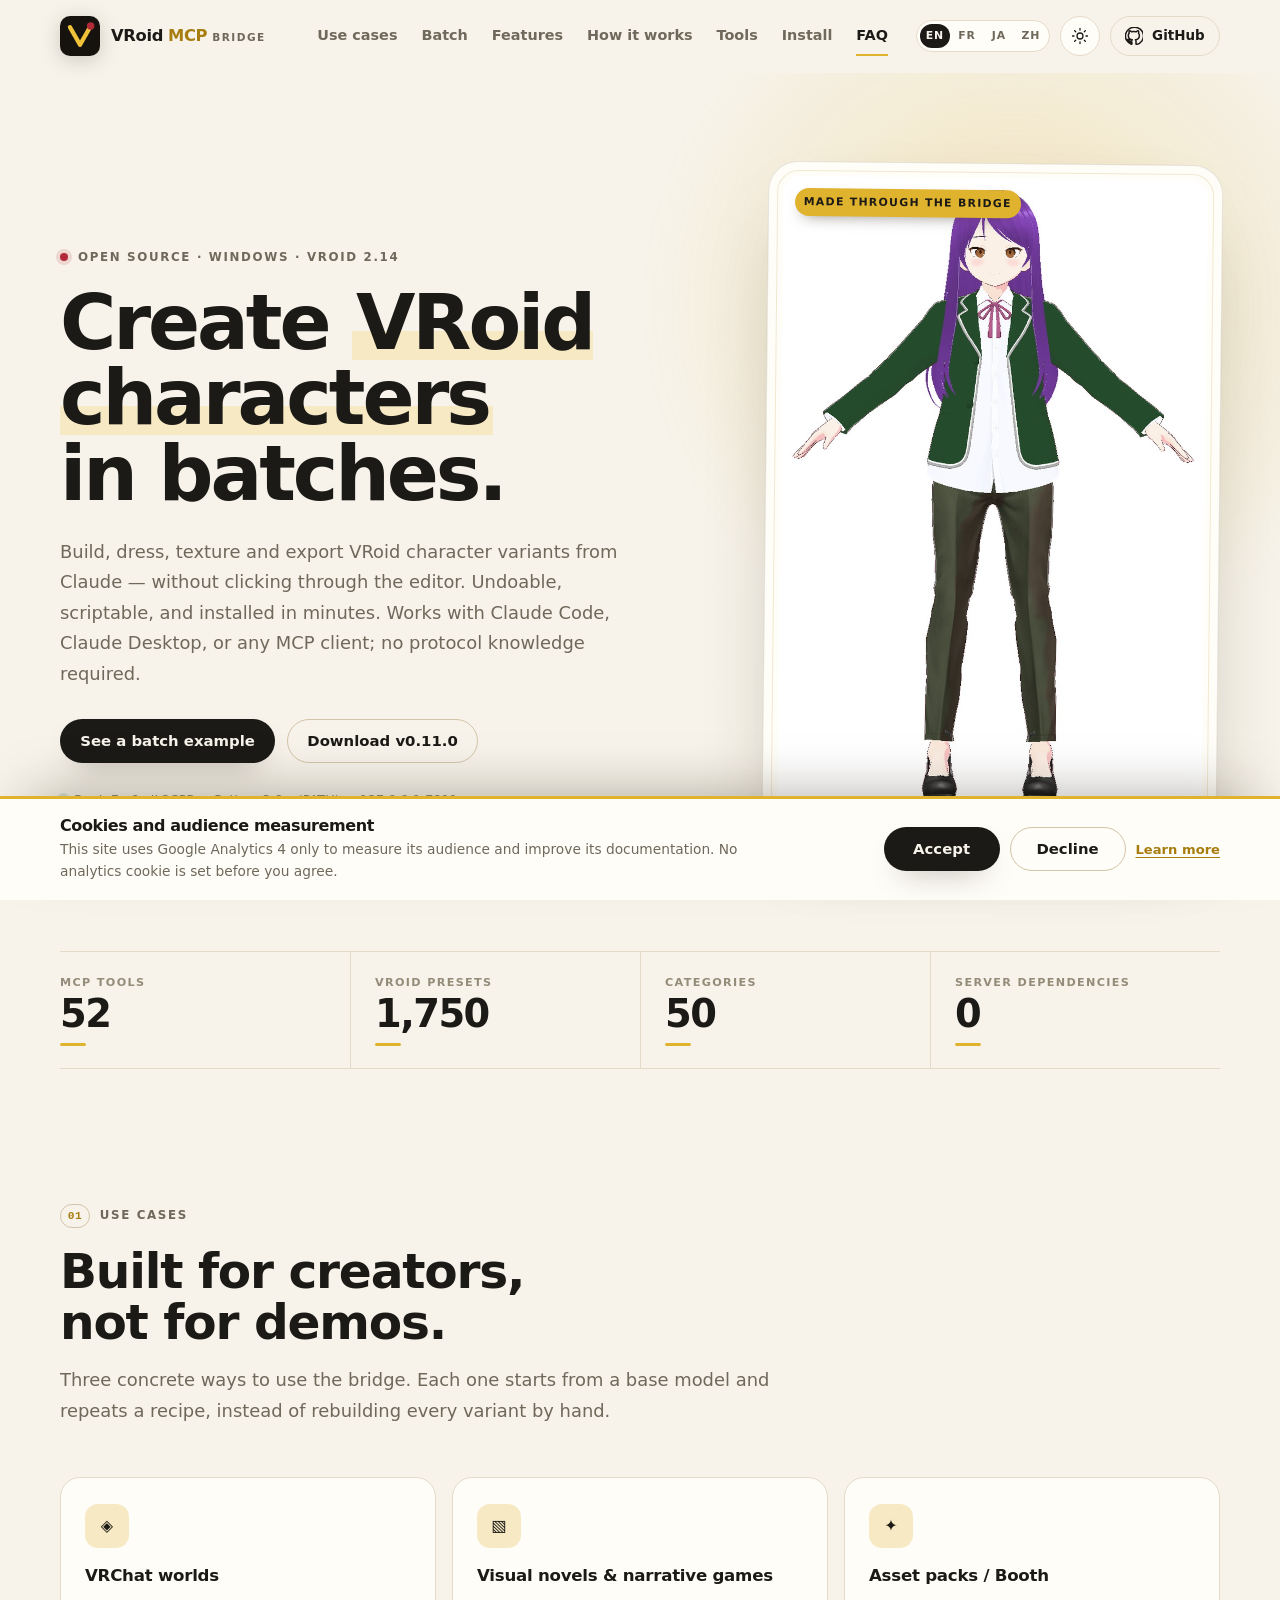
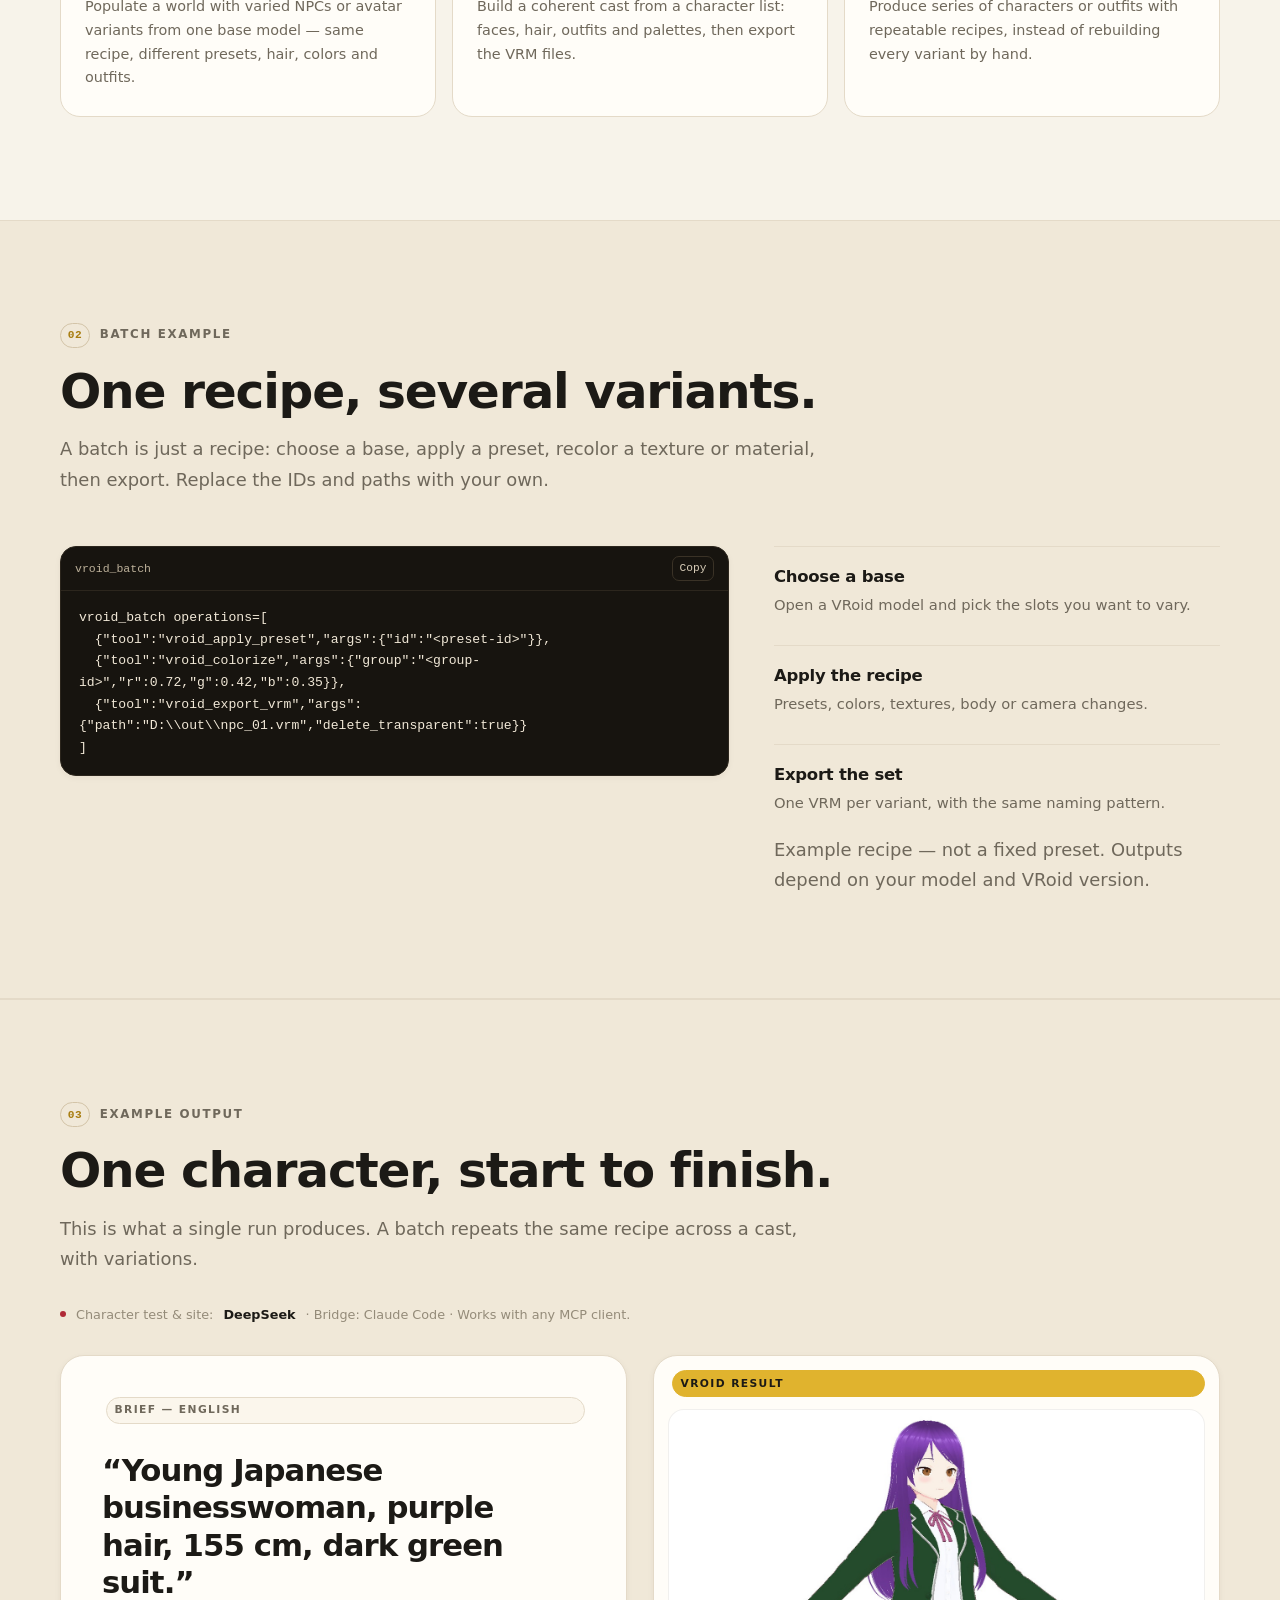
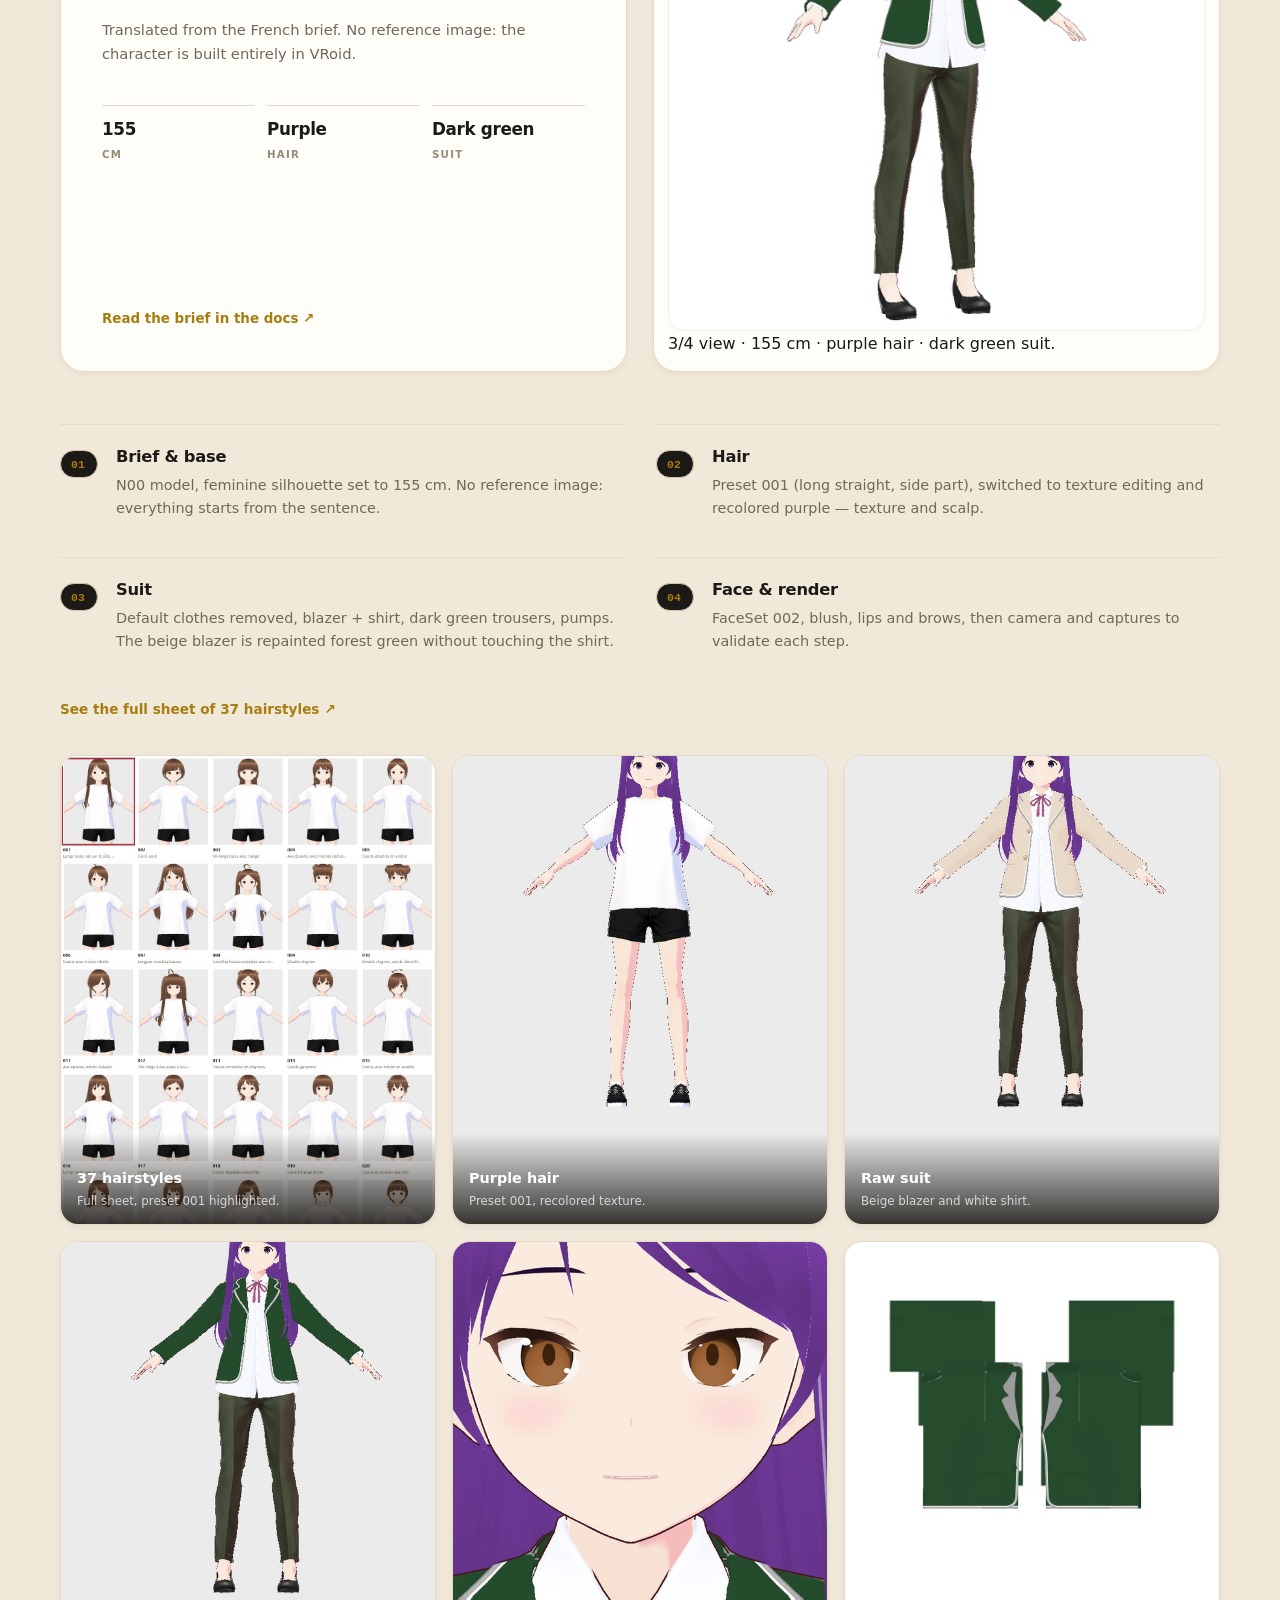
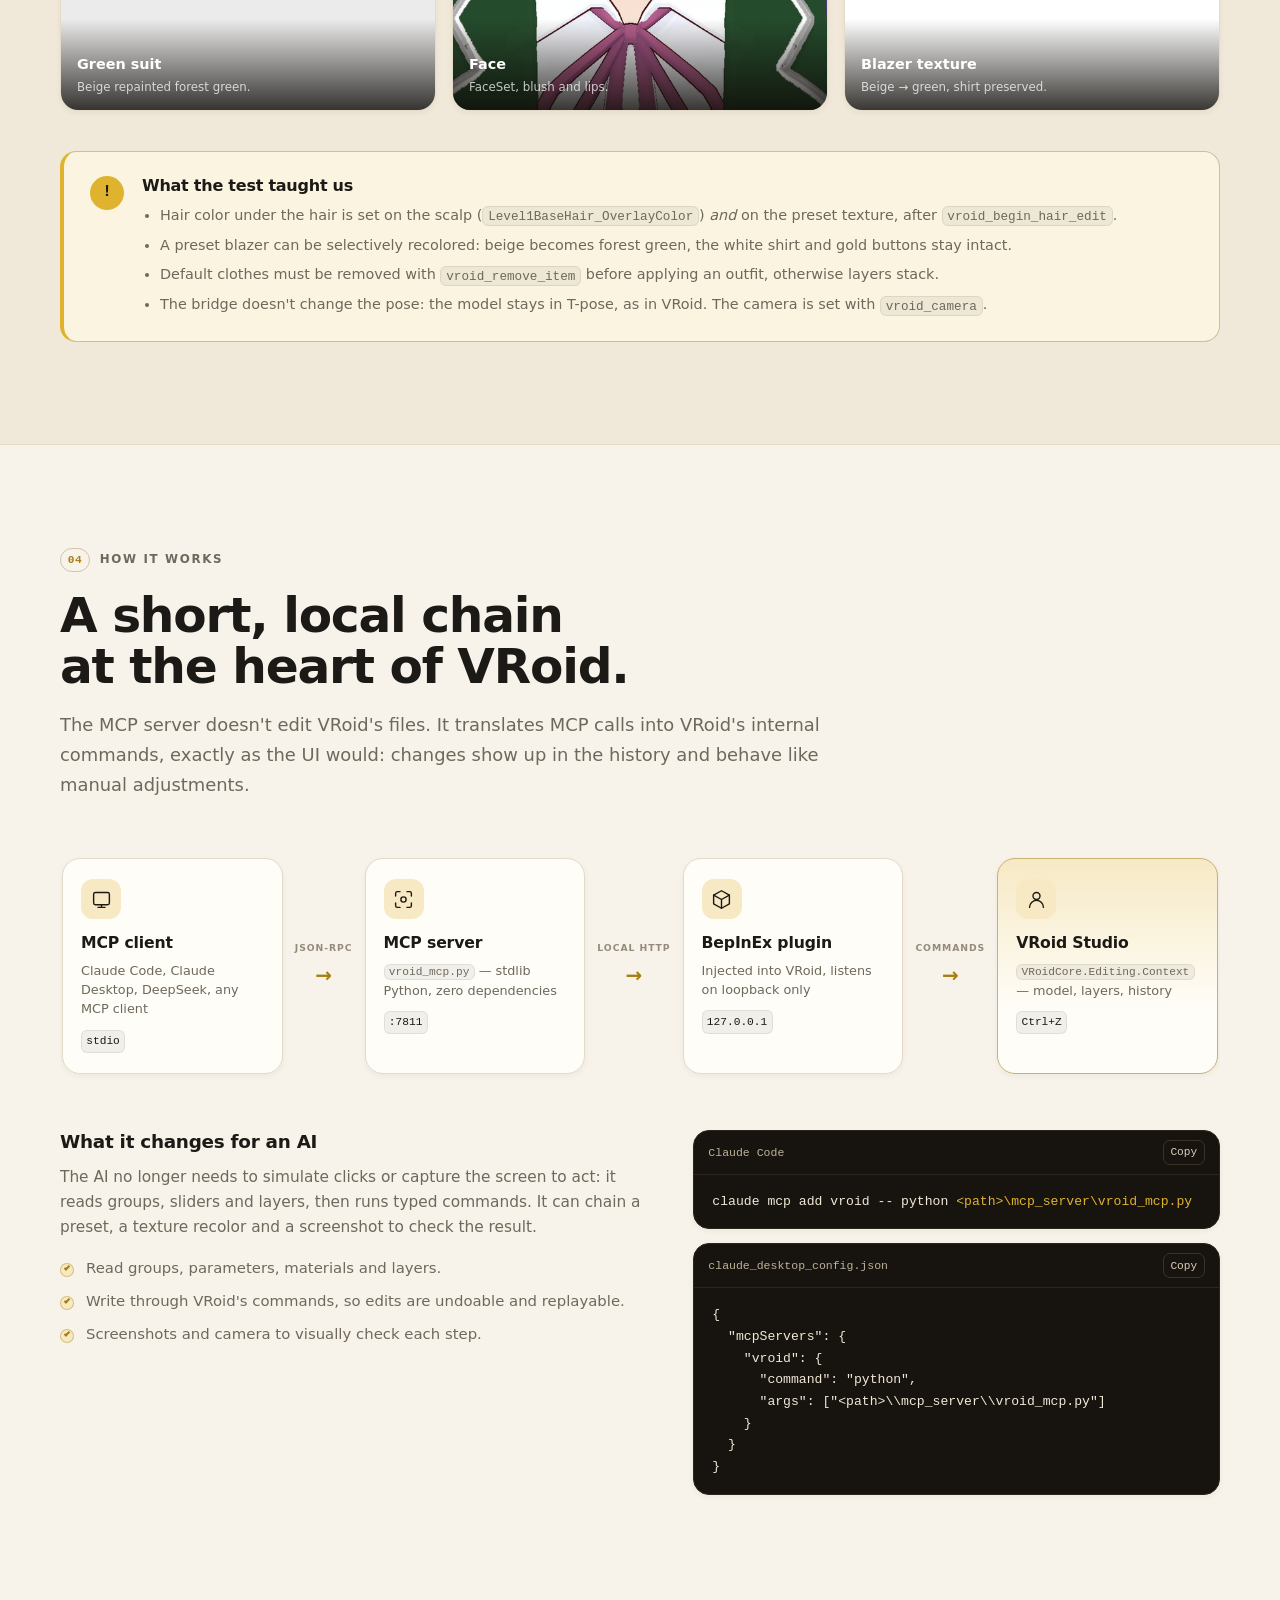
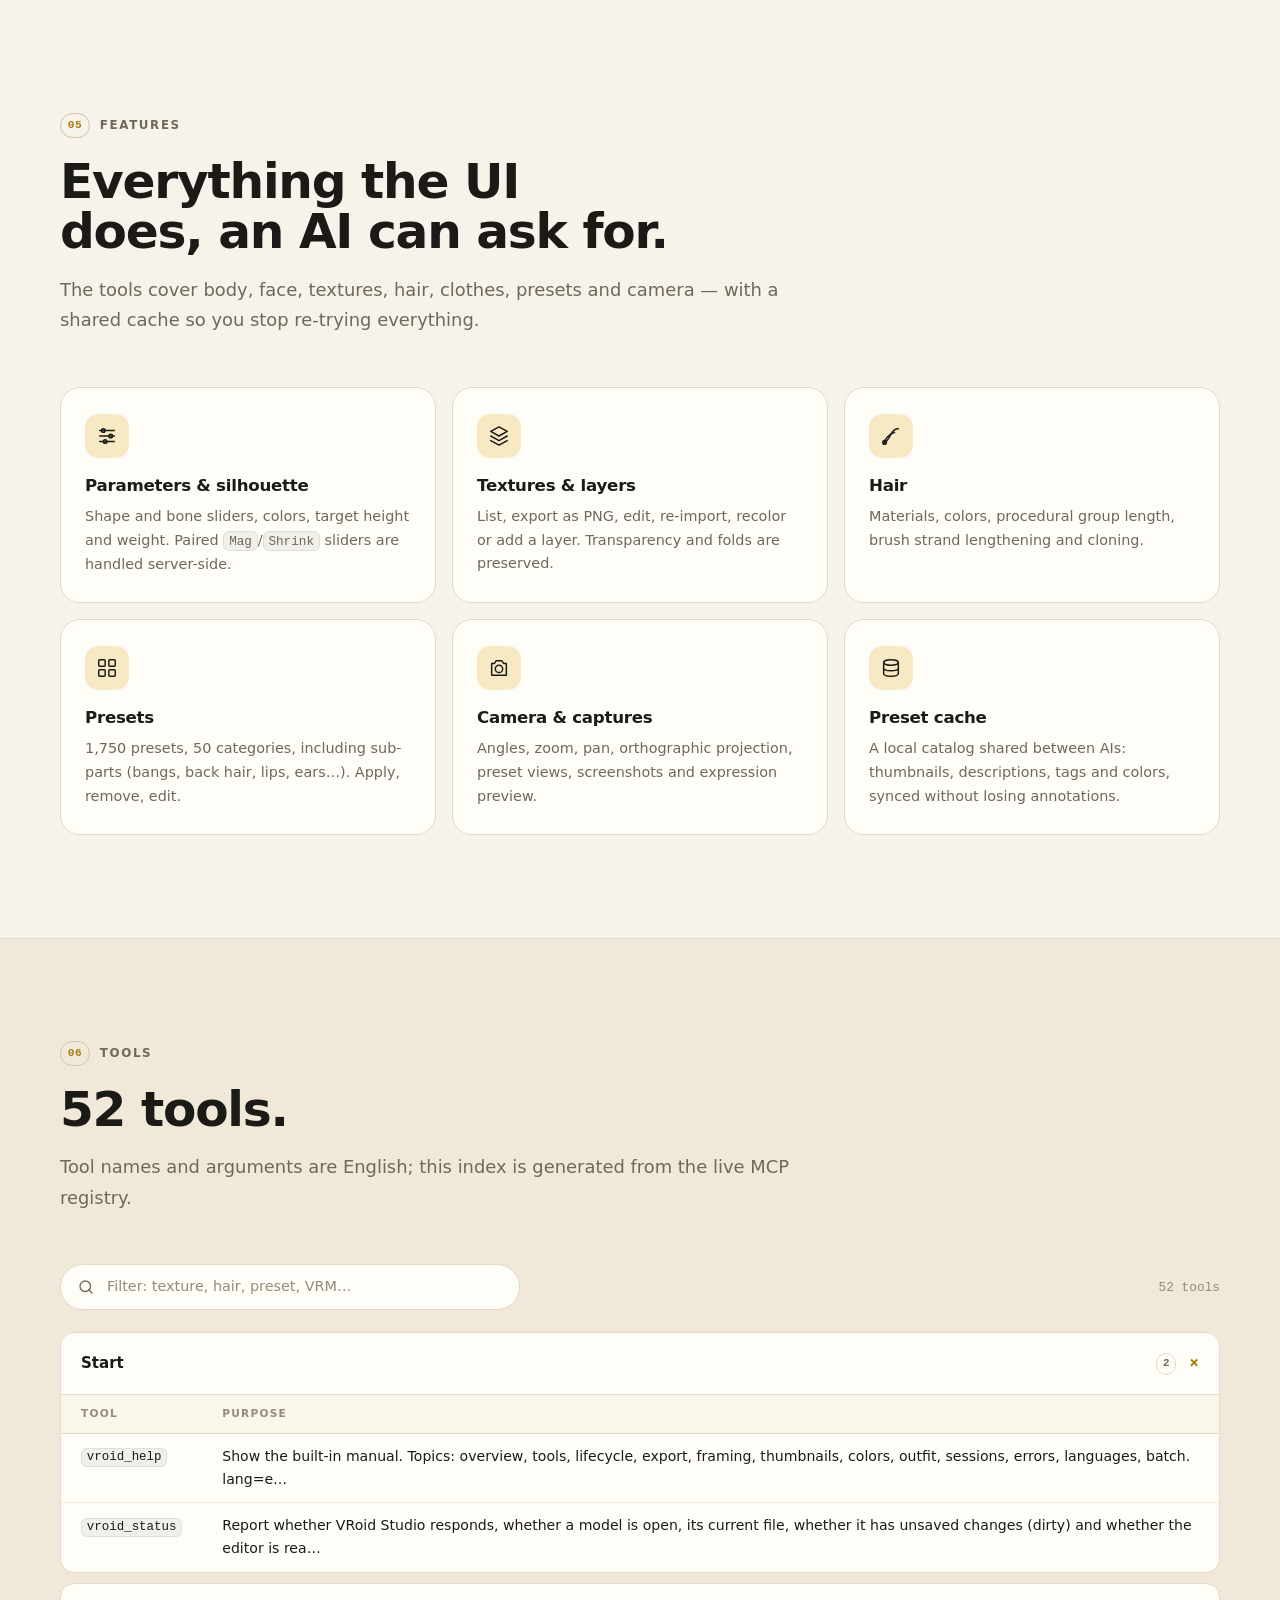
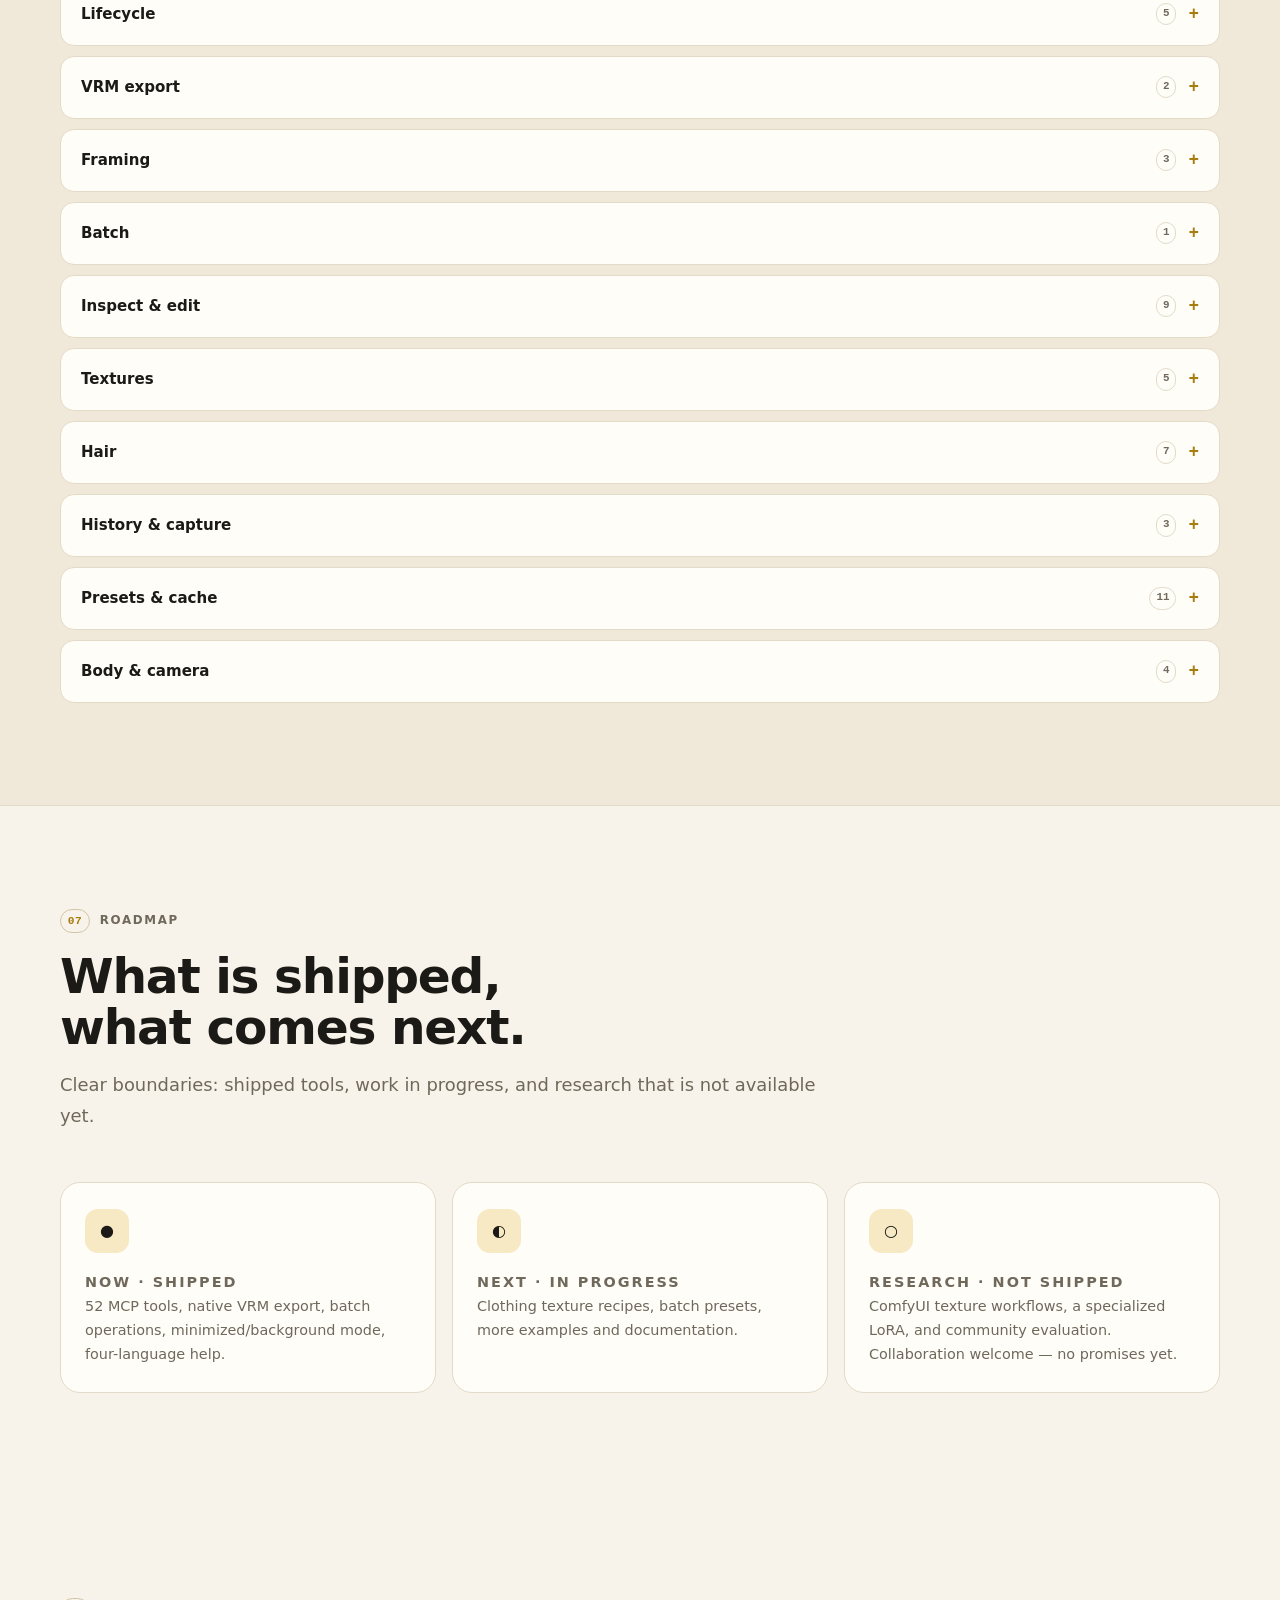
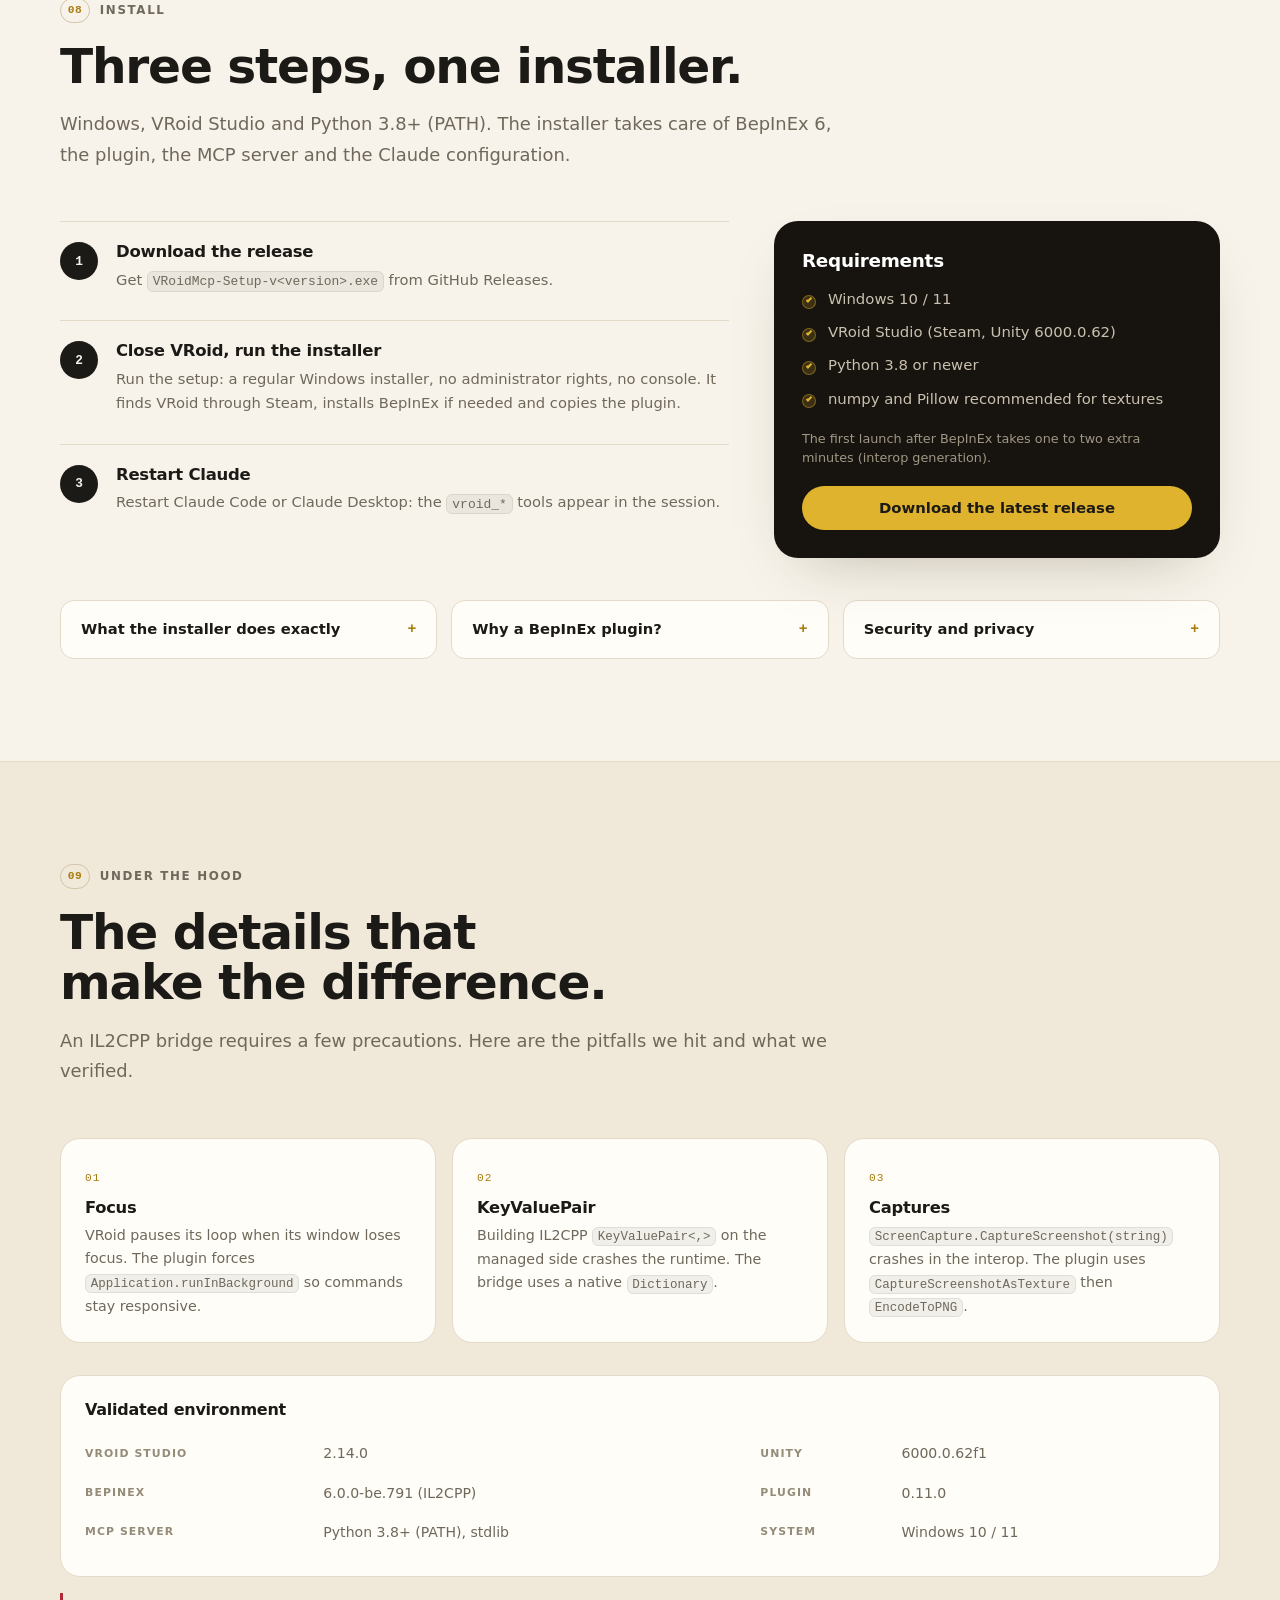
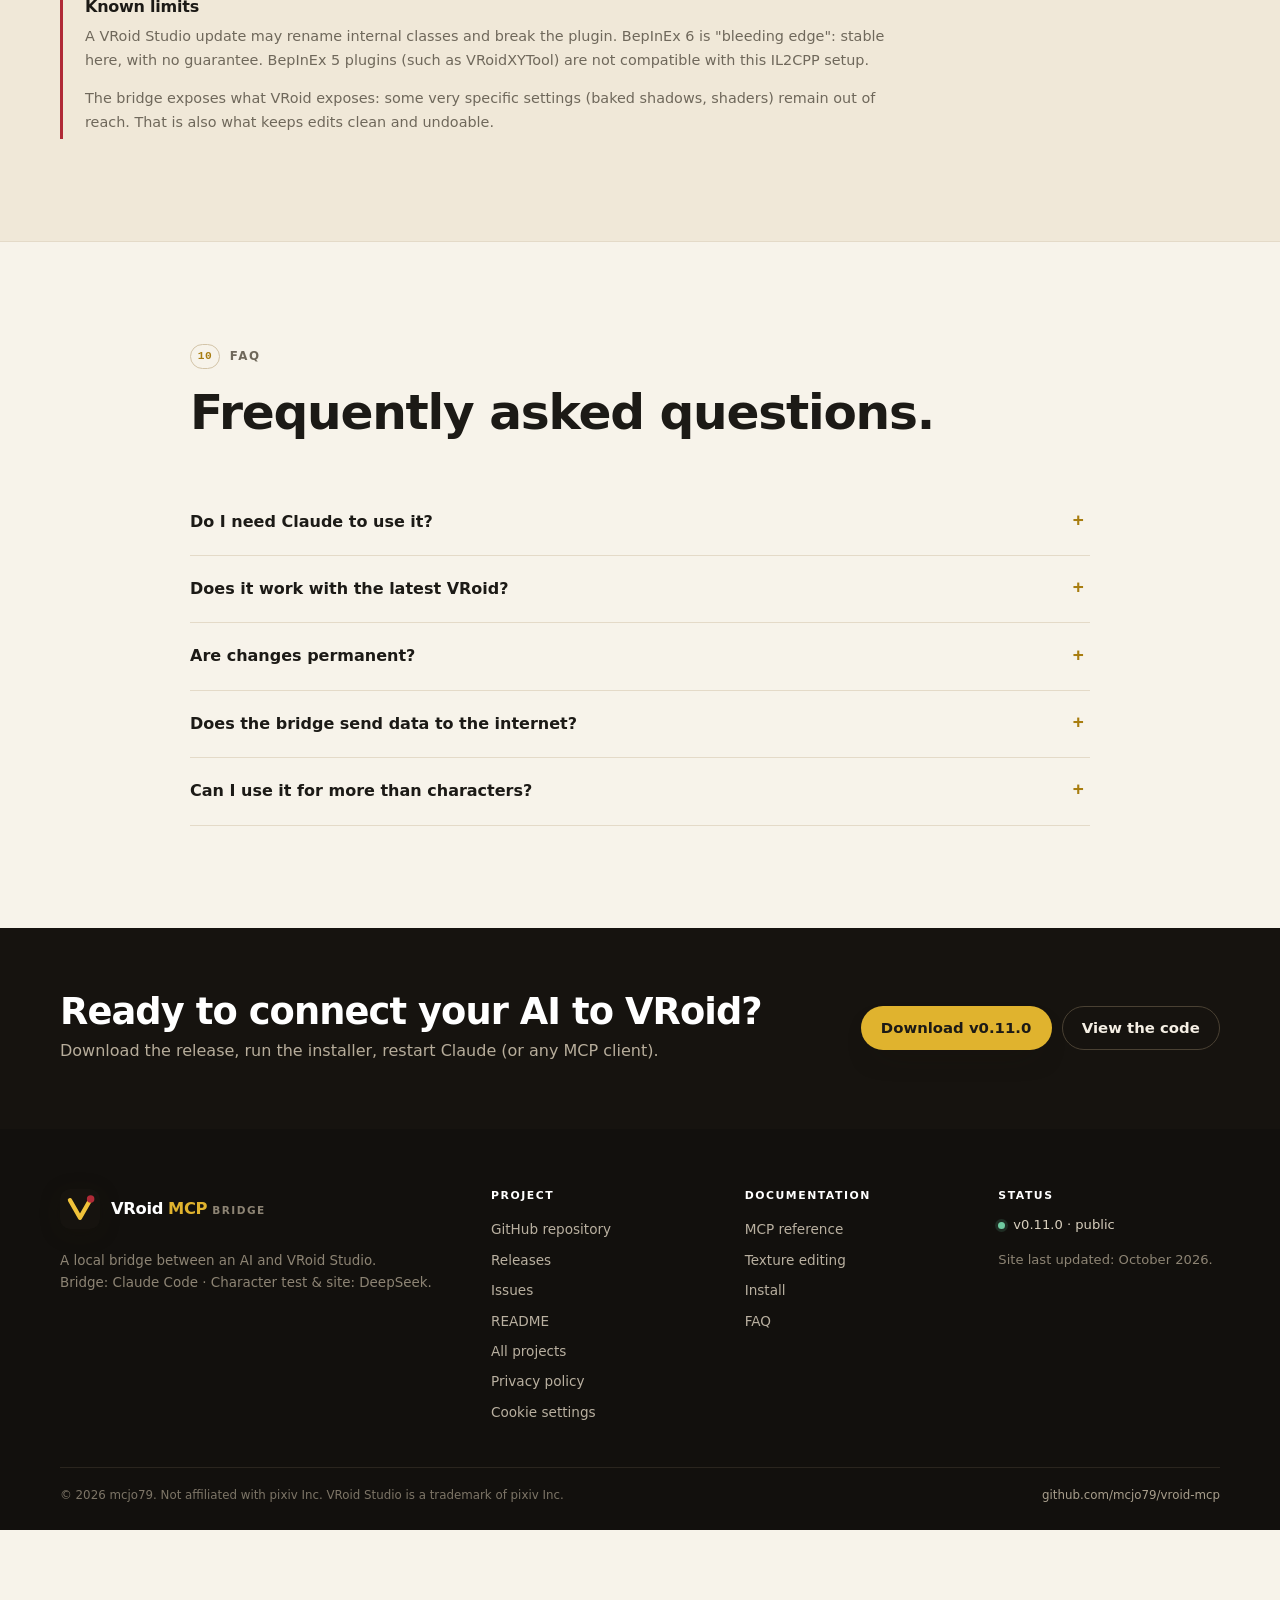
==== website/index.html @ 5484b691 "Installeur NSIS et connecteur DeepSeek Harness pour tous les profils - VRoidMcp-Setup-v<version>.exe" ====
<!doctype html>
<html lang="en" class="no-js" data-privacy="privacy/">
<head>
  <meta charset="utf-8">
  <meta name="viewport" content="width=device-width, initial-scale=1">
  <meta name="color-scheme" content="light dark">
  <title>VRoid MCP Bridge — Create VRoid characters in batches</title>
  <meta name="description" content="Create VRoid character variants in batches with Claude: drive VRoid Studio, change presets, textures and colors, and export VRM without clicking. 52 MCP tools, undoable, installed in minutes.">
  <meta name="author" content="mcjo79">
  <link rel="canonical" href="https://mcjo79.github.io/vroid-mcp/">
  <link rel="alternate" hreflang="en" href="https://mcjo79.github.io/vroid-mcp/">
  <link rel="alternate" hreflang="fr" href="https://mcjo79.github.io/vroid-mcp/fr/">
  <link rel="alternate" hreflang="ja" href="https://mcjo79.github.io/vroid-mcp/ja/">
  <link rel="alternate" hreflang="zh" href="https://mcjo79.github.io/vroid-mcp/zh/">
  <link rel="alternate" hreflang="x-default" href="https://mcjo79.github.io/vroid-mcp/">

  <meta property="og:type" content="website">
  <meta property="og:locale" content="en_US">
  <meta property="og:locale:alternate" content="fr_FR">
  <meta property="og:site_name" content="VRoid MCP Bridge">
  <meta property="og:title" content="VRoid MCP Bridge — Create VRoid characters in batches">
  <meta property="og:description" content="Create VRoid character variants in batches with Claude. Presets, textures, colors and native VRM export — 52 MCP tools, undoable.">
  <meta property="og:url" content="https://mcjo79.github.io/vroid-mcp/">
  <meta property="og:image" content="https://mcjo79.github.io/vroid-mcp/assets/img/og-image.jpg">
  <meta property="og:image:width" content="1200">
  <meta property="og:image:height" content="630">
  <meta property="og:image:alt" content="VRoid MCP Bridge: a young Japanese businesswoman with purple hair and a dark green suit, created with the MCP bridge.">
  <meta name="twitter:card" content="summary_large_image">
  <meta name="twitter:title" content="VRoid MCP Bridge — Create VRoid characters in batches">
  <meta name="twitter:description" content="Create VRoid character variants in batches with Claude. 52 MCP tools, native VRM export, undoable edits.">
  <meta name="twitter:image" content="https://mcjo79.github.io/vroid-mcp/assets/img/og-image.jpg">

  <link rel="icon" href="assets/img/favicon.svg" type="image/svg+xml">
  <link rel="apple-touch-icon" href="assets/img/apple-touch-icon.png">
  <link rel="manifest" href="site.webmanifest">
  <meta name="theme-color" content="#f7f3ea" media="(prefers-color-scheme: light)">
  <meta name="theme-color" content="#12110f" media="(prefers-color-scheme: dark)">

  <link rel="preload" as="image" href="assets/img/hero.jpg" fetchpriority="high">
  <link rel="stylesheet" href="assets/css/style.css">
  <script src="assets/js/gtag-init.js"></script>
  <script async src="https://www.googletagmanager.com/gtag/js?id=G-2NDE82V29F"></script>
  <script src="assets/js/consent.js" defer></script>

  <script>
    (function () {
      var root = document.documentElement;
      try {
        var saved = localStorage.getItem('vroid-theme');
        if (saved === 'dark' || saved === 'light') root.dataset.theme = saved;
        else if (window.matchMedia && window.matchMedia('(prefers-color-scheme: dark)').matches) root.dataset.theme = 'dark';
      } catch (e) {}
      root.classList.remove('no-js');
      root.classList.add('js');
    })();
  </script>

  <script type="application/ld+json">
  {
    "@context": "https://schema.org",
    "@type": "SoftwareApplication",
    "name": "VRoid MCP Bridge",
    "applicationCategory": "DeveloperApplication",
    "operatingSystem": "Windows",
    "description": "Local MCP bridge to read and edit the model open in VRoid Studio from an AI.",
    "url": "https://mcjo79.github.io/vroid-mcp/",
    "codeRepository": "https://github.com/mcjo79/vroid-mcp",
    "softwareVersion": "0.11.0",
    "offers": { "@type": "Offer", "price": "0", "priceCurrency": "EUR" },
    "license": "https://github.com/mcjo79/vroid-mcp"
  }
  </script>
</head>
<body>
  <a class="skip-link" href="#contenu">Skip to content</a>
  <div class="scroll-progress" aria-hidden="true"><span id="progressBar"></span></div>

  <header class="site-header" id="top">
    <div class="container header-inner">
      <a class="brand" href="#top" aria-label="VRoid MCP Bridge, back to top">
        <svg class="brand-mark" viewBox="0 0 64 64" aria-hidden="true">
          <rect width="64" height="64" rx="16" fill="currentColor"/>
          <path d="M16 18 L32 46 L48 18" fill="none" stroke="#F0C23A" stroke-width="7" stroke-linecap="round" stroke-linejoin="round"/>
          <circle cx="49" cy="16" r="6" fill="#B02A37"/>
        </svg>
        <span class="brand-text">VRoid <b>MCP</b><small>Bridge</small></span>
      </a>

      <nav class="nav" id="nav" aria-label="Navigation">
        <a href="#usecases">Use cases</a>
        <a href="#batch">Batch</a>
        <a href="#fonctions">Features</a>
        <a href="#apercu">How it works</a>
        <a href="#outils">Tools</a>
        <a href="#installation">Install</a>
        <a href="#faq">FAQ</a>
      </nav>

      <div class="header-actions">
        <div class="lang-switch" role="group" aria-label="Language">
          <a href="./" hreflang="en" lang="en" aria-current="true">EN</a>
          <a href="fr/" hreflang="fr" lang="fr">FR</a>
          <a href="ja/" hreflang="ja" lang="ja">JA</a>
          <a href="zh/" hreflang="zh" lang="zh-CN">ZH</a>
        </div>
        <button class="icon-btn theme-toggle" id="themeToggle" type="button" aria-label="Switch theme" aria-pressed="false">
          <svg class="i-sun" viewBox="0 0 24 24" aria-hidden="true"><circle cx="12" cy="12" r="4"/><path d="M12 2v2M12 20v2M4.9 4.9l1.4 1.4M17.7 17.7l1.4 1.4M2 12h2M20 12h2M4.9 19.1l1.4-1.4M17.7 6.3l1.4-1.4"/></svg>
          <svg class="i-moon" viewBox="0 0 24 24" aria-hidden="true"><path d="M21 12.8A8.5 8.5 0 1 1 11.2 3a6.6 6.6 0 0 0 9.8 9.8Z"/></svg>
        </button>
        <a class="btn btn-small btn-ghost header-github" href="https://github.com/mcjo79/vroid-mcp" target="_blank" rel="noopener">
          <svg viewBox="0 0 24 24" aria-hidden="true"><path d="M12 .5a11.5 11.5 0 0 0-3.6 22.4c.6.1.8-.2.8-.6v-2c-3.2.7-3.9-1.4-3.9-1.4-.5-1.3-1.3-1.7-1.3-1.7-1-.7.1-.7.1-.7 1.1.1 1.7 1.2 1.7 1.2 1 1.7 2.6 1.2 3.2.9.1-.7.4-1.2.7-1.5-2.6-.3-5.3-1.3-5.3-5.7 0-1.3.5-2.3 1.2-3.1-.1-.3-.5-1.5.1-3.1 0 0 1-.3 3.2 1.2a11 11 0 0 1 5.8 0c2.2-1.5 3.2-1.2 3.2-1.2.6 1.6.2 2.8.1 3.1.8.8 1.2 1.8 1.2 3.1 0 4.4-2.7 5.4-5.3 5.7.4.4.8 1.1.8 2.2v3.3c0 .4.2.7.8.6A11.5 11.5 0 0 0 12 .5Z"/></svg>
          <span>GitHub</span>
        </a>
        <button class="icon-btn menu-toggle" id="menuToggle" type="button" aria-label="Open menu" aria-expanded="false" aria-controls="nav">
          <span></span><span></span><span></span>
        </button>
      </div>
    </div>
  </header>

  <main id="contenu">
    <section class="hero">
      <div class="hero-glow" aria-hidden="true"></div>
      <div class="container hero-grid">
        <div class="hero-copy">
          <p class="eyebrow"><span class="eyebrow-dot"></span>Open source · Windows · VRoid 2.14</p>
          <h1>Create <span class="hl">VRoid characters</span> in batches.</h1>
          <p class="lede">Build, dress, texture and export VRoid character variants from Claude — without clicking through the editor. Undoable, scriptable, and installed in minutes. Works with Claude Code, Claude Desktop, or any MCP client; no protocol knowledge required.</p>
          <div class="hero-cta">
            <a class="btn btn-primary" href="#batch">See a batch example</a>
            <a class="btn btn-secondary" href="#prerequisites">Download v0.11.0</a>
          </div>
          <ul class="hero-meta" aria-label="Compatibility">
            <li><span class="status-dot"></span>BepInEx 6 · IL2CPP</li>
            <li>Python 3.8+ (PATH)</li>
            <li>127.0.0.1:7811</li>
          </ul>
        </div>

        <figure class="hero-visual" data-reveal>
          <div class="hero-card">
            <span class="hero-tag">Made through the bridge</span>
            <img src="assets/img/hero.jpg" alt="Young Japanese businesswoman with purple hair and a dark green suit, created in VRoid with the MCP bridge." width="760" height="1131" fetchpriority="high">
          </div>
          <div class="hero-chips" aria-hidden="true">
            <span>155 cm</span><span>purple hair</span><span>dark green suit</span>
          </div>
          <figcaption>Example output: one character built with the same tools.</figcaption>
        </figure>
      </div>

      <div class="container">
        <dl class="stats" data-reveal>
          <div><dt>MCP tools</dt><dd>52</dd></div>
          <div><dt>VRoid presets</dt><dd>1,750</dd></div>
          <div><dt>Categories</dt><dd>50</dd></div>
          <div><dt>Server dependencies</dt><dd>0</dd></div>
        </dl>
      </div>
    </section>

    <section class="section" id="usecases">
  <div class="container">
    <header class="section-head" data-reveal>
      <p class="eyebrow"><span class="eyebrow-num">01</span>Use cases</p>
      <h2>Built for creators, not for demos.</h2>
      <p class="lede">Three concrete ways to use the bridge. Each one starts from a base model and repeats a recipe, instead of rebuilding every variant by hand.</p>
    </header>
    <div class="features">
<article class="feature" data-reveal><span class="feature-icon" aria-hidden="true">◈</span><h3>VRChat worlds</h3><p>Populate a world with varied NPCs or avatar variants from one base model — same recipe, different presets, hair, colors and outfits.</p></article>
<article class="feature" data-reveal><span class="feature-icon" aria-hidden="true">▧</span><h3>Visual novels & narrative games</h3><p>Build a coherent cast from a character list: faces, hair, outfits and palettes, then export the VRM files.</p></article>
<article class="feature" data-reveal><span class="feature-icon" aria-hidden="true">✦</span><h3>Asset packs / Booth</h3><p>Produce series of characters or outfits with repeatable recipes, instead of rebuilding every variant by hand.</p></article>
    </div>
  </div>
</section>

<section class="section section-alt" id="batch">
  <div class="container">
    <header class="section-head" data-reveal>
      <p class="eyebrow"><span class="eyebrow-num">02</span>Batch example</p>
      <h2>One recipe, several variants.</h2>
      <p class="lede">A batch is just a recipe: choose a base, apply a preset, recolor a texture or material, then export. Replace the IDs and paths with your own.</p>
    </header>
    <div class="install-grid">
      <div class="code-block" data-reveal>
        <div class="code-head"><span>vroid_batch</span><button class="copy-btn" type="button" data-copy>Copy</button></div>
        <pre><code>vroid_batch operations=[
  {"tool":"vroid_apply_preset","args":{"id":"&lt;preset-id&gt;"}},
  {"tool":"vroid_colorize","args":{"group":"&lt;group-id&gt;","r":0.72,"g":0.42,"b":0.35}},
  {"tool":"vroid_export_vrm","args":{"path":"D:\\out\\npc_01.vrm","delete_transparent":true}}
]</code></pre>
      </div>
      <div data-reveal>
        <ol class="install-steps"><li><div><h3>Choose a base</h3><p>Open a VRoid model and pick the slots you want to vary.</p></div></li><li><div><h3>Apply the recipe</h3><p>Presets, colors, textures, body or camera changes.</p></div></li><li><div><h3>Export the set</h3><p>One VRM per variant, with the same naming pattern.</p></div></li></ol>
        <p class="lede">Example recipe — not a fixed preset. Outputs depend on your model and VRoid version.</p>
      </div>
    </div>
  </div>
</section>

<section class="section section-alt" id="test">
      <div class="container">
        <header class="section-head" data-reveal>
          <p class="eyebrow"><span class="eyebrow-num">03</span>Example output</p>
          <h2>One character, start to finish.</h2>
          <p class="lede">This is what a single run produces. A batch repeats the same recipe across a cast, with variations.</p>
        </header>
        <p class="credit-line" data-reveal>Character test &amp; site: <strong>DeepSeek</strong> · Bridge: Claude Code · Works with any MCP client.</p>

        <div class="brief" data-reveal>
          <div class="brief-card">
            <span class="compare-label">Brief — English</span>
            <blockquote>“Young Japanese businesswoman, purple hair, 155 cm, dark green suit.”</blockquote>
            <p class="brief-note">Translated from the French brief. No reference image: the character is built entirely in VRoid.</p>
            <ul class="brief-facts">
              <li><strong>155</strong><span>cm</span></li>
              <li><strong>Purple</strong><span>hair</span></li>
              <li><strong>Dark green</strong><span>suit</span></li>
            </ul>
            <a class="brief-link" href="https://github.com/mcjo79/vroid-mcp/blob/main/docs/CHARACTER_PROMPT.md" target="_blank" rel="noopener">Read the brief in the docs <span aria-hidden="true">↗</span></a>
          </div>
          <figure class="brief-result">
            <span class="compare-label compare-label-accent">VRoid result</span>
            <div class="compare-media"><img src="assets/img/hero-side.jpg" loading="eager" alt="3/4 view of the young Japanese businesswoman with purple hair and a dark green suit." width="760" height="1238"></div>
            <figcaption>3/4 view · 155 cm · purple hair · dark green suit.</figcaption>
          </figure>
        </div>

        <ol class="timeline" data-reveal>
          <li>
            <span class="step">01</span>
            <div>
              <h3>Brief &amp; base</h3>
              <p>N00 model, feminine silhouette set to 155 cm. No reference image: everything starts from the sentence.</p>
            </div>
          </li>
          <li>
            <span class="step">02</span>
            <div>
              <h3>Hair</h3>
              <p>Preset 001 (long straight, side part), switched to texture editing and recolored purple — texture and scalp.</p>
            </div>
          </li>
          <li>
            <span class="step">03</span>
            <div>
              <h3>Suit</h3>
              <p>Default clothes removed, blazer + shirt, dark green trousers, pumps. The beige blazer is repainted forest green without touching the shirt.</p>
            </div>
          </li>
          <li>
            <span class="step">04</span>
            <div>
              <h3>Face &amp; render</h3>
              <p>FaceSet 002, blush, lips and brows, then camera and captures to validate each step.</p>
            </div>
          </li>
        </ol>

        <p class="inline-link" data-reveal>
          <a href="assets/img/hair-presets.jpg" data-lightbox data-caption="All 37 complete hairstyles in the preset cache, with preset 001 highlighted.">See the full sheet of 37 hairstyles <span aria-hidden="true">↗</span></a>
        </p>

        <div class="gallery" data-reveal>
          <a class="gallery-item gallery-sheet" href="assets/img/hair-presets.jpg" data-lightbox data-caption="All 37 complete hairstyles; preset 001 (side part) was selected.">
            <img src="assets/img/hair-presets.jpg" alt="Contact sheet of 37 VRoid hairstyles, with preset 001 highlighted." width="1050" height="2374" loading="lazy">
            <span class="gallery-cap"><strong>37 hairstyles</strong><small>Full sheet, preset 001 highlighted.</small></span>
          </a>
          <a class="gallery-item" href="assets/img/hair-purple.jpg" data-lightbox data-caption="Hair step: preset 001 recolored purple, before the suit.">
            <img src="assets/img/hair-purple.jpg" alt="Character with purple hair, before the suit is applied." width="620" height="955" loading="lazy">
            <span class="gallery-cap"><strong>Purple hair</strong><small>Preset 001, recolored texture.</small></span>
          </a>
          <a class="gallery-item" href="assets/img/suit-raw.jpg" data-lightbox data-caption="Suit step: beige blazer and white shirt, before recoloring.">
            <img src="assets/img/suit-raw.jpg" alt="Beige suit with a white shirt, before recoloring." width="620" height="955" loading="lazy">
            <span class="gallery-cap"><strong>Raw suit</strong><small>Beige blazer and white shirt.</small></span>
          </a>
          <a class="gallery-item" href="assets/img/suit-green.jpg" data-lightbox data-caption="The beige blazer is repainted forest green; the shirt stays white.">
            <img src="assets/img/suit-green.jpg" alt="Dark green suit with a white shirt." width="620" height="955" loading="lazy">
            <span class="gallery-cap"><strong>Green suit</strong><small>Beige repainted forest green.</small></span>
          </a>
          <a class="gallery-item" href="assets/img/face.jpg" data-lightbox data-caption="Face: FaceSet 002, blush, lips and purple brows.">
            <img src="assets/img/face.jpg" alt="Close-up of the face with brown eyes, purple hair and blush." width="620" height="717" loading="lazy">
            <span class="gallery-cap"><strong>Face</strong><small>FaceSet, blush and lips.</small></span>
          </a>
          <a class="gallery-item is-doc" href="assets/img/suit-texture.jpg" data-lightbox data-caption="Blazer texture: beige becomes green, the shirt and gold buttons are preserved.">
            <img src="assets/img/suit-texture.jpg" alt="Blazer texture recolored forest green." width="760" height="760" loading="lazy">
            <span class="gallery-cap"><strong>Blazer texture</strong><small>Beige → green, shirt preserved.</small></span>
          </a>
        </div>

        <aside class="caveat" data-reveal>
          <div class="caveat-icon" aria-hidden="true">!</div>
          <div>
            <h3>What the test taught us</h3>
            <ul>
              <li>Hair color under the hair is set on the scalp (<code>Level1BaseHair_OverlayColor</code>) <em>and</em> on the preset texture, after <code>vroid_begin_hair_edit</code>.</li>
              <li>A preset blazer can be selectively recolored: beige becomes forest green, the white shirt and gold buttons stay intact.</li>
              <li>Default clothes must be removed with <code>vroid_remove_item</code> before applying an outfit, otherwise layers stack.</li>
              <li>The bridge doesn't change the pose: the model stays in T-pose, as in VRoid. The camera is set with <code>vroid_camera</code>.</li>
            </ul>
          </div>
        </aside>
      </div>
    </section>

<section class="section" id="apercu">
      <div class="container">
        <header class="section-head" data-reveal>
          <p class="eyebrow"><span class="eyebrow-num">04</span>How it works</p>
          <h2>A short, local chain at the heart of VRoid.</h2>
          <p class="lede">
            The MCP server doesn't edit VRoid's files. It translates MCP calls into VRoid's internal commands, exactly
            as the UI would: changes show up in the history and behave like manual adjustments.
          </p>
        </header>

        <div class="arch-wrap" data-reveal>
          <div class="arch" role="list" aria-label="Bridge architecture">
            <div class="arch-node" role="listitem">
              <span class="arch-icon" aria-hidden="true">
                <svg viewBox="0 0 24 24"><rect x="3" y="4" width="18" height="14" rx="2"/><path d="M8 21h8M12 18v3"/></svg>
              </span>
              <strong>MCP client</strong>
              <span>Claude Code, Claude Desktop, DeepSeek, any MCP client</span>
              <code>stdio</code>
            </div>
            <div class="arch-arrow" aria-hidden="true"><span>JSON-RPC</span>→</div>
            <div class="arch-node" role="listitem">
              <span class="arch-icon" aria-hidden="true">
                <svg viewBox="0 0 24 24"><path d="M8 3H5a2 2 0 0 0-2 2v3M16 3h3a2 2 0 0 1 2 2v3M8 21H5a2 2 0 0 1-2-2v-3M16 21h3a2 2 0 0 0 2-2v-3"/><circle cx="12" cy="12" r="3"/></svg>
              </span>
              <strong>MCP server</strong>
              <span><code>vroid_mcp.py</code> — stdlib Python, zero dependencies</span>
              <code>:7811</code>
            </div>
            <div class="arch-arrow" aria-hidden="true"><span>local HTTP</span>→</div>
            <div class="arch-node" role="listitem">
              <span class="arch-icon" aria-hidden="true">
                <svg viewBox="0 0 24 24"><path d="M12 2 3 7v10l9 5 9-5V7Z"/><path d="m3 7 9 5 9-5M12 12v10"/></svg>
              </span>
              <strong>BepInEx plugin</strong>
              <span>Injected into VRoid, listens on loopback only</span>
              <code>127.0.0.1</code>
            </div>
            <div class="arch-arrow" aria-hidden="true"><span>commands</span>→</div>
            <div class="arch-node arch-node-accent" role="listitem">
              <span class="arch-icon" aria-hidden="true">
                <svg viewBox="0 0 24 24"><circle cx="12" cy="8" r="4"/><path d="M4 21a8 8 0 0 1 16 0"/></svg>
              </span>
              <strong>VRoid Studio</strong>
              <span><code>VRoidCore.Editing.Context</code> — model, layers, history</span>
              <code>Ctrl+Z</code>
            </div>
          </div>
        </div>

        <div class="two-col" data-reveal>
          <div>
            <h3>What it changes for an AI</h3>
            <p>
              The AI no longer needs to simulate clicks or capture the screen to act: it reads groups, sliders and
              layers, then runs typed commands. It can chain a preset, a texture recolor and a screenshot to check the
              result.
            </p>
            <ul class="check-list">
              <li>Read groups, parameters, materials and layers.</li>
              <li>Write through VRoid's commands, so edits are undoable and replayable.</li>
              <li>Screenshots and camera to visually check each step.</li>
            </ul>
          </div>
          <div>
            <div class="code-block">
              <div class="code-head"><span>Claude Code</span><button class="copy-btn" type="button" data-copy>Copy</button></div>
              <pre><code>claude mcp add vroid -- python <span class="c-path">&lt;path&gt;\mcp_server\vroid_mcp.py</span></code></pre>
            </div>
            <div class="code-block">
              <div class="code-head"><span>claude_desktop_config.json</span><button class="copy-btn" type="button" data-copy>Copy</button></div>
              <pre><code>{
  "mcpServers": {
    "vroid": {
      "command": "python",
      "args": ["&lt;path&gt;\\mcp_server\\vroid_mcp.py"]
    }
  }
}</code></pre>
            </div>
          </div>
        </div>
      </div>
    </section>

<section class="section" id="fonctions">
      <div class="container">
        <header class="section-head" data-reveal>
          <p class="eyebrow"><span class="eyebrow-num">05</span>Features</p>
          <h2>Everything the UI does, an AI can ask for.</h2>
          <p class="lede">The tools cover body, face, textures, hair, clothes, presets and camera — with a shared cache so you stop re-trying everything.</p>
        </header>

        <div class="features">
          <article class="feature" data-reveal>
            <span class="feature-icon" aria-hidden="true"><svg viewBox="0 0 24 24"><path d="M4 6h16M4 12h16M4 18h16"/><circle cx="8" cy="6" r="2"/><circle cx="16" cy="12" r="2"/><circle cx="10" cy="18" r="2"/></svg></span>
            <h3>Parameters &amp; silhouette</h3>
            <p>Shape and bone sliders, colors, target height and weight. Paired <code>Mag</code>/<code>Shrink</code> sliders are handled server-side.</p>
          </article>
          <article class="feature" data-reveal>
            <span class="feature-icon" aria-hidden="true"><svg viewBox="0 0 24 24"><path d="m12 2 9 5-9 5-9-5Z"/><path d="m3 12 9 5 9-5M3 17l9 5 9-5"/></svg></span>
            <h3>Textures &amp; layers</h3>
            <p>List, export as PNG, edit, re-import, recolor or add a layer. Transparency and folds are preserved.</p>
          </article>
          <article class="feature" data-reveal>
            <span class="feature-icon" aria-hidden="true"><svg viewBox="0 0 24 24"><path d="M4 20c4-2 6-6 8-10s4-6 8-6"/><path d="M4 20c2-6 6-10 12-12"/><circle cx="5" cy="19" r="2"/></svg></span>
            <h3>Hair</h3>
            <p>Materials, colors, procedural group length, brush strand lengthening and cloning.</p>
          </article>
          <article class="feature" data-reveal>
            <span class="feature-icon" aria-hidden="true"><svg viewBox="0 0 24 24"><rect x="3" y="3" width="7" height="7" rx="1"/><rect x="14" y="3" width="7" height="7" rx="1"/><rect x="3" y="14" width="7" height="7" rx="1"/><rect x="14" y="14" width="7" height="7" rx="1"/></svg></span>
            <h3>Presets</h3>
            <p>1,750 presets, 50 categories, including sub-parts (bangs, back hair, lips, ears…). Apply, remove, edit.</p>
          </article>
          <article class="feature" data-reveal>
            <span class="feature-icon" aria-hidden="true"><svg viewBox="0 0 24 24"><path d="M4 7h3l2-3h6l2 3h3v13H4Z"/><circle cx="12" cy="13" r="4"/></svg></span>
            <h3>Camera &amp; captures</h3>
            <p>Angles, zoom, pan, orthographic projection, preset views, screenshots and expression preview.</p>
          </article>
          <article class="feature" data-reveal>
            <span class="feature-icon" aria-hidden="true"><svg viewBox="0 0 24 24"><ellipse cx="12" cy="6" rx="8" ry="3"/><path d="M4 6v6c0 1.7 3.6 3 8 3s8-1.3 8-3V6M4 12v6c0 1.7 3.6 3 8 3s8-1.3 8-3v-6"/></svg></span>
            <h3>Preset cache</h3>
            <p>A local catalog shared between AIs: thumbnails, descriptions, tags and colors, synced without losing annotations.</p>
          </article>
        </div>
      </div>
    </section>

<section class="section section-alt" id="outils">
  <div class="container">
    <header class="section-head" data-reveal>
      <p class="eyebrow"><span class="eyebrow-num">06</span>Tools</p>
      <h2>52 tools.</h2>
      <p class="lede">Tool names and arguments are English; this index is generated from the live MCP registry.</p>
    </header>
    <div class="tools-toolbar" data-reveal>
      <label class="search" for="toolSearch">
        <svg viewBox="0 0 24 24" aria-hidden="true"><circle cx="11" cy="11" r="7"/><path d="m20 20-4-4"/></svg>
        <input id="toolSearch" type="search" placeholder="Filter: texture, hair, preset, VRM…" autocomplete="off">
      </label>
      <p class="tools-count" id="toolsCount" aria-live="polite">52 tools</p>
    </div>
    <div class="tools" id="tools" data-reveal>
      <details class="tool-group" open>
        <summary><span>Start</span><span class="tool-badge">2</span></summary>
        <table><thead><tr><th scope="col">Tool</th><th scope="col">Purpose</th></tr></thead><tbody>
          <tr data-tool="vroid_help Show the built-in manual. Topics: overview, tools, lifecycle, export, framing, thumbnails, colors,"><td><code>vroid_help</code></td><td>Show the built-in manual. Topics: overview, tools, lifecycle, export, framing, thumbnails, colors, outfit, sessions, errors, languages, batch. lang=e…</td></tr>
          <tr data-tool="vroid_status Report whether VRoid Studio responds, whether a model is open, its current"><td><code>vroid_status</code></td><td>Report whether VRoid Studio responds, whether a model is open, its current file, whether it has unsaved changes (dirty) and whether the editor is rea…</td></tr>
        </tbody></table>
      </details>
      <details class="tool-group">
        <summary><span>Lifecycle</span><span class="tool-badge">5</span></summary>
        <table><thead><tr><th scope="col">Tool</th><th scope="col">Purpose</th></tr></thead><tbody>
          <tr data-tool="vroid_create Create a new model from the VRoid template (female or male), like"><td><code>vroid_create</code></td><td>Create a new model from the VRoid template (female or male), like the Create New Model dialog. VRoid must be at the model-select screen (no model ope…</td></tr>
          <tr data-tool="vroid_open Open a .vroid file and wait until the model is ready. VRoid"><td><code>vroid_open</code></td><td>Open a .vroid file and wait until the model is ready. VRoid must be at the model-select screen (no model open): save and call vroid_main_menu first i…</td></tr>
          <tr data-tool="vroid_save Save the open model. With path: Save As (creates the file). Without"><td><code>vroid_save</code></td><td>Save the open model. With path: Save As (creates the file). Without path: save in place, only if the model already has a .vroid file. A model created…</td></tr>
          <tr data-tool="vroid_main_menu Return to the model-select screen without quitting VRoid, so another model can"><td><code>vroid_main_menu</code></td><td>Return to the model-select screen without quitting VRoid, so another model can be opened or created. Refuses when there are unsaved changes unless di…</td></tr>
          <tr data-tool="vroid_exit Quit VRoid Studio gracefully. Refuses unsaved changes unless discard=true. The response is"><td><code>vroid_exit</code></td><td>Quit VRoid Studio gracefully. Refuses unsaved changes unless discard=true. The response is sent before the process exits; use it after a generation s…</td></tr>
        </tbody></table>
      </details>
      <details class="tool-group">
        <summary><span>VRM export</span><span class="tool-badge">2</span></summary>
        <table><thead><tr><th scope="col">Tool</th><th scope="col">Purpose</th></tr></thead><tbody>
          <tr data-tool="vroid_export_vrm Export the open model as a .vrm file with VRoid&#x27;s own exporter,"><td><code>vroid_export_vrm</code></td><td>Export the open model as a .vrm file with VRoid's own exporter, without clicks or file dialog (same options as the 'Export as VRM' screen). Options l…</td></tr>
          <tr data-tool="vroid_export_vrm_options Open VRoid&#x27;s export screen and return its current export settings and the"><td><code>vroid_export_vrm_options</code></td><td>Open VRoid's export screen and return its current export settings and the available material / texture / atlas choices. Close it again with vroid_exp…</td></tr>
        </tbody></table>
      </details>
      <details class="tool-group">
        <summary><span>Framing</span><span class="tool-badge">3</span></summary>
        <table><thead><tr><th scope="col">Tool</th><th scope="col">Purpose</th></tr></thead><tbody>
          <tr data-tool="vroid_framing_get Read thumbnail framing profiles per category/body part (e.g. Clothing/Tops, Clothing/Shoes, Hair, Face,"><td><code>vroid_framing_get</code></td><td>Read thumbnail framing profiles per category/body part (e.g. Clothing/Tops, Clothing/Shoes, Hair, Face, VRoid/ClothingSet), never per individual garm…</td></tr>
          <tr data-tool="vroid_framing_set Change the framing of a category/body part (e.g. Clothing/Tops, Clothing/Shoes, Hair, Face,"><td><code>vroid_framing_set</code></td><td>Change the framing of a category/body part (e.g. Clothing/Tops, Clothing/Shoes, Hair, Face, VRoid/ClothingSet), never an individual garment: the over…</td></tr>
          <tr data-tool="vroid_framing_reset Clear framing overrides (all, or one category/body part) and return to the"><td><code>vroid_framing_reset</code></td><td>Clear framing overrides (all, or one category/body part) and return to the committed defaults in config/framing.json. Local overrides live in preset_…</td></tr>
        </tbody></table>
      </details>
      <details class="tool-group">
        <summary><span>Batch</span><span class="tool-badge">1</span></summary>
        <table><thead><tr><th scope="col">Tool</th><th scope="col">Purpose</th></tr></thead><tbody>
          <tr data-tool="vroid_batch Run several vroid_* operations sequentially in one MCP call and return a"><td><code>vroid_batch</code></td><td>Run several vroid_* operations sequentially in one MCP call and return a text summary plus optional images. Up to 200 operations, no nested batches,…</td></tr>
        </tbody></table>
      </details>
      <details class="tool-group">
        <summary><span>Inspect &amp; edit</span><span class="tool-badge">9</span></summary>
        <table><thead><tr><th scope="col">Tool</th><th scope="col">Purpose</th></tr></thead><tbody>
          <tr data-tool="vroid_list_groups List the editable groups of the open model (face, eyes, hair, body,"><td><code>vroid_list_groups</code></td><td>List the editable groups of the open model (face, eyes, hair, body, outfits...). Each group has an id to pass to the other tools.</td></tr>
          <tr data-tool="vroid_sections List editable sections and their categories (Face, Hairstyle, Body, Outfit, Accessories, Look),"><td><code>vroid_sections</code></td><td>List editable sections and their categories (Face, Hairstyle, Body, Outfit, Accessories, Look), with group counts. High-level companion to vroid_list…</td></tr>
          <tr data-tool="vroid_categories List categories in a section (or all categories), with category key, label,"><td><code>vroid_categories</code></td><td>List categories in a section (or all categories), with category key, label, section and group count. Use with vroid_enter / vroid_set_param.</td></tr>
          <tr data-tool="vroid_enter Select a section/category by name and return its group and enriched parameters"><td><code>vroid_enter</code></td><td>Select a section/category by name and return its group and enriched parameters (labels + stable section/category/key paths). Equivalent in spirit to…</td></tr>
          <tr data-tool="vroid_get_params List the parameters of a group (blendshape sliders, bones, colors) with their"><td><code>vroid_get_params</code></td><td>List the parameters of a group (blendshape sliders, bones, colors) with their current values.</td></tr>
          <tr data-tool="vroid_set_param Set a parameter by section/category and key or short label; dispatches to"><td><code>vroid_set_param</code></td><td>Set a parameter by section/category and key or short label; dispatches to bone, blendshape or color. Accepts numbers, #RRGGBB or r,g,b for colors. Un…</td></tr>
          <tr data-tool="vroid_set_blendshape Set a shape slider (blendshape) of a group. Undoable in VRoid (Ctrl+Z)."><td><code>vroid_set_blendshape</code></td><td>Set a shape slider (blendshape) of a group. Undoable in VRoid (Ctrl+Z).</td></tr>
          <tr data-tool="vroid_set_bone Set a bone transform parameter (body proportions, size...)."><td><code>vroid_set_bone</code></td><td>Set a bone transform parameter (body proportions, size...).</td></tr>
          <tr data-tool="vroid_set_color Set a color (components 0..1). Undoable in VRoid."><td><code>vroid_set_color</code></td><td>Set a color (components 0..1). Undoable in VRoid.</td></tr>
        </tbody></table>
      </details>
      <details class="tool-group">
        <summary><span>Textures</span><span class="tool-badge">5</span></summary>
        <table><thead><tr><th scope="col">Tool</th><th scope="col">Purpose</th></tr></thead><tbody>
          <tr data-tool="vroid_list_layers List the editable textures of a group (e.g. skirt = Bottoms): items"><td><code>vroid_list_layers</code></td><td>List the editable textures of a group (e.g. skirt = Bottoms): items (transferable), images and layers (node, name, opacity, visibility, blend mode).…</td></tr>
          <tr data-tool="vroid_colorize Composite color pass: apply one color to both the global/material colors and"><td><code>vroid_colorize</code></td><td>Composite color pass: apply one color to both the global/material colors and the texture layers of a group (clothing or hair). target=global|texture|…</td></tr>
          <tr data-tool="vroid_recolor_layer Recolor a texture layer in place, preserving transparency; undoable. mode &#x27;multiply&#x27;: light"><td><code>vroid_recolor_layer</code></td><td>Recolor a texture layer in place, preserving transparency; undoable. mode 'multiply': light fabric -&gt; target color while keeping shadows and folds. m…</td></tr>
          <tr data-tool="vroid_export_layer Export a texture layer as PNG (RGBA) to edit it with another"><td><code>vroid_export_layer</code></td><td>Export a texture layer as PNG (RGBA) to edit it with another tool.</td></tr>
          <tr data-tool="vroid_import_layer Import a PNG into a layer (same size as the export) or"><td><code>vroid_import_layer</code></td><td>Import a PNG into a layer (same size as the export) or as a new layer. Undoable.</td></tr>
        </tbody></table>
      </details>
      <details class="tool-group">
        <summary><span>Hair</span><span class="tool-badge">7</span></summary>
        <table><thead><tr><th scope="col">Tool</th><th scope="col">Purpose</th></tr></thead><tbody>
          <tr data-tool="vroid_list_hair_materials List hair materials (hair color is not exposed by vroid_get_params): id, name,"><td><code>vroid_list_hair_materials</code></td><td>List hair materials (hair color is not exposed by vroid_get_params): id, name, adjustable colors (key + value) and textures with their layers (transf…</td></tr>
          <tr data-tool="vroid_set_hair_color Set a color of a hair material (components 0..1). Undoable. &#x27;base:&lt;id&gt;&#x27; keys"><td><code>vroid_set_hair_color</code></td><td>Set a color of a hair material (components 0..1). Undoable. 'base:&lt;id&gt;' keys are the overlay hair tint of a preset: change that key to recolor a pres…</td></tr>
          <tr data-tool="vroid_list_hair_groups List hair groups: &#x27;procedural&#x27; (adjustable length and strand count) or &#x27;brush&#x27; (drawn"><td><code>vroid_list_hair_groups</code></td><td>List hair groups: 'procedural' (adjustable length and strand count) or 'brush' (drawn strands: strand count, average length).</td></tr>
          <tr data-tool="vroid_set_procedural_hair Set the length and/or strand count of a procedural hair group. Undoable."><td><code>vroid_set_procedural_hair</code></td><td>Set the length and/or strand count of a procedural hair group. Undoable.</td></tr>
          <tr data-tool="vroid_scale_brush_hair Lengthen (factor &gt; 1) or shorten (factor &lt; 1) all strands of"><td><code>vroid_scale_brush_hair</code></td><td>Lengthen (factor &gt; 1) or shorten (factor &lt; 1) all strands of a brush hair group from their root. Undoable (one step per point).</td></tr>
          <tr data-tool="vroid_clone_brush_hair Duplicate a group of brush strands and offset the copy (in meters,"><td><code>vroid_clone_brush_hair</code></td><td>Duplicate a group of brush strands and offset the copy (in meters, model space) to add strands.</td></tr>
          <tr data-tool="vroid_begin_hair_edit Switch a hair material to texture editing (VRoid&#x27;s Edit button): its texture"><td><code>vroid_begin_hair_edit</code></td><td>Switch a hair material to texture editing (VRoid's Edit button): its texture becomes available to the layer tools. Useful for a preset hairstyle whos…</td></tr>
        </tbody></table>
      </details>
      <details class="tool-group">
        <summary><span>History &amp; capture</span><span class="tool-badge">3</span></summary>
        <table><thead><tr><th scope="col">Tool</th><th scope="col">Purpose</th></tr></thead><tbody>
          <tr data-tool="vroid_undo Undo the last change in VRoid Studio."><td><code>vroid_undo</code></td><td>Undo the last change in VRoid Studio.</td></tr>
          <tr data-tool="vroid_redo Redo the last undone change."><td><code>vroid_redo</code></td><td>Redo the last undone change.</td></tr>
          <tr data-tool="vroid_screenshot Capture a clean 3D preview of the avatar (no VRoid UI) and"><td><code>vroid_screenshot</code></td><td>Capture a clean 3D preview of the avatar (no VRoid UI) and return the image. MSAA 4x and SSAA 2x by default; width/height override the output size; c…</td></tr>
        </tbody></table>
      </details>
      <details class="tool-group">
        <summary><span>Presets &amp; cache</span><span class="tool-badge">11</span></summary>
        <table><thead><tr><th scope="col">Tool</th><th scope="col">Purpose</th></tr></thead><tbody>
          <tr data-tool="vroid_list_presets List VRoid presets (hairstyles, faces, outfits, bodies...). filter searches the resource path"><td><code>vroid_list_presets</code></td><td>List VRoid presets (hairstyles, faces, outfits, bodies...). filter searches the resource path (e.g. 'Hair', 'Tops', 'Bottoms', 'Onepiece', 'Shoes', '…</td></tr>
          <tr data-tool="vroid_apply_preset Apply a preset (replaces the item in the same category, like clicking"><td><code>vroid_apply_preset</code></td><td>Apply a preset (replaces the item in the same category, like clicking its thumbnail). Undoable. Whole-set presets can replace several slots: verify w…</td></tr>
          <tr data-tool="vroid_clothing_colors List the adjustable colors of a clothing item (same preset): group +"><td><code>vroid_clothing_colors</code></td><td>List the adjustable colors of a clothing item (same preset): group + key to pass to vroid_set_color.</td></tr>
          <tr data-tool="vroid_begin_clothing_edit Switch a preset clothing item to texture editing (like VRoid&#x27;s Edit button):"><td><code>vroid_begin_clothing_edit</code></td><td>Switch a preset clothing item to texture editing (like VRoid's Edit button): its layers become available to vroid_list_layers / vroid_recolor_layer.…</td></tr>
          <tr data-tool="vroid_apply_custom Apply one of the user&#x27;s custom items, like clicking it in VRoid&#x27;s"><td><code>vroid_apply_custom</code></td><td>Apply one of the user's custom items, like clicking it in VRoid's Custom tab: replaces the item in the same category. key = cache key (vroid_preset_c…</td></tr>
          <tr data-tool="vroid_remove_item Remove an item from the model (clothing, accessory, shoes...). group = group"><td><code>vroid_remove_item</code></td><td>Remove an item from the model (clothing, accessory, shoes...). group = group id, or a short type to remove all groups of that type (Tops, Bottoms, On…</td></tr>
          <tr data-tool="vroid_preset_cache_search Search the shared preset and custom-item cache (no VRoid needed): labels, descriptions,"><td><code>vroid_preset_cache_search</code></td><td>Search the shared preset and custom-item cache (no VRoid needed): labels, descriptions, tags and colors (manual and auto-generated), plus the thumbna…</td></tr>
          <tr data-tool="vroid_preset_cache_annotate Add or correct the label, description, tags and colors of a preset"><td><code>vroid_preset_cache_annotate</code></td><td>Add or correct the label, description, tags and colors of a preset in the shared cache, for other AIs. A manual label overrides the generated one. Sh…</td></tr>
          <tr data-tool="vroid_preset_thumbnail Return the thumbnail of a preset or custom item (image) to judge"><td><code>vroid_preset_thumbnail</code></td><td>Return the thumbnail of a preset or custom item (image) to judge it without applying it: situation capture if available, otherwise VRoid's native ico…</td></tr>
          <tr data-tool="vroid_preset_cache_sync Scan what VRoid currently exposes: built-in presets AND custom items (with the"><td><code>vroid_preset_cache_sync</code></td><td>Scan what VRoid currently exposes: built-in presets AND custom items (with the name given in VRoid). Reports new, changed (renamed custom item or new…</td></tr>
          <tr data-tool="vroid_preset_cache_build Create situation thumbnails for a category (presets, or Custom/&lt;slot&gt; for custom items)."><td><code>vroid_preset_cache_build</code></td><td>Create situation thumbnails for a category (presets, or Custom/&lt;slot&gt; for custom items). Removes ALL clothes, accessories, underwear (including defau…</td></tr>
        </tbody></table>
      </details>
      <details class="tool-group">
        <summary><span>Body &amp; camera</span><span class="tool-badge">4</span></summary>
        <table><thead><tr><th scope="col">Tool</th><th scope="col">Purpose</th></tr></thead><tbody>
          <tr data-tool="vroid_measure Measure the current model height in cm (same as VRoid&#x27;s size label)"><td><code>vroid_measure</code></td><td>Measure the current model height in cm (same as VRoid's size label) and its bounds.</td></tr>
          <tr data-tool="vroid_set_body_size Set the height (cm) directly through the gender silhouette slider (FigureHeight/FigureSlender, proportions"><td><code>vroid_set_body_size</code></td><td>Set the height (cm) directly through the gender silhouette slider (FigureHeight/FigureSlender, proportions preserved), and optionally weight (kg), co…</td></tr>
          <tr data-tool="vroid_camera Aim the VRoid 3D view at the model from another angle before"><td><code>vroid_camera</code></td><td>Aim the VRoid 3D view at the model from another angle before a capture. action: get (state + preset rotations), angles (x,y in degrees), rotate (dx,d…</td></tr>
          <tr data-tool="vroid_face_preview Expression preview for a capture (open mouth to show teeth, smile, wink...):"><td><code>vroid_face_preview</code></td><td>Expression preview for a capture (open mouth to show teeth, smile, wink...): set the weight (0..100) of face blendshapes whose name ends with name (e…</td></tr>
        </tbody></table>
      </details>
    </div>
  </div>
</section>

<section class="section" id="roadmap">
  <div class="container">
    <header class="section-head" data-reveal>
      <p class="eyebrow"><span class="eyebrow-num">07</span>Roadmap</p>
      <h2>What is shipped, what comes next.</h2>
      <p class="lede">Clear boundaries: shipped tools, work in progress, and research that is not available yet.</p>
    </header>
    <div class="features">
<article class="feature" data-reveal><span class="feature-icon" aria-hidden="true">●</span><p class="eyebrow">Now · Shipped</p><p>52 MCP tools, native VRM export, batch operations, minimized/background mode, four-language help.</p></article>
<article class="feature" data-reveal><span class="feature-icon" aria-hidden="true">◐</span><p class="eyebrow">Next · In progress</p><p>Clothing texture recipes, batch presets, more examples and documentation.</p></article>
<article class="feature" data-reveal><span class="feature-icon" aria-hidden="true">○</span><p class="eyebrow">Research · Not shipped</p><p>ComfyUI texture workflows, a specialized LoRA, and community evaluation. Collaboration welcome — no promises yet.</p></article>
    </div>
  </div>
</section>

<section class="section" id="installation">
      <div class="container">
        <header class="section-head" data-reveal>
          <p class="eyebrow"><span class="eyebrow-num">08</span>Install</p>
          <h2>Three steps, one installer.</h2>
          <p class="lede">Windows, VRoid Studio and Python 3.8+ (PATH). The installer takes care of BepInEx 6, the plugin, the MCP server and the Claude configuration.</p>
        </header>

        <div class="install-grid">
          <ol class="install-steps" data-reveal>
            <li>
              <span class="step">1</span>
              <div><h3>Download the release</h3><p>Get <code>VRoidMcp-Setup-v&lt;version&gt;.exe</code> from GitHub Releases.</p></div>
            </li>
            <li>
              <span class="step">2</span>
              <div><h3>Close VRoid, run the installer</h3><p>Run the setup: a regular Windows installer, no administrator rights, no console. It finds VRoid through Steam, installs BepInEx if needed and copies the plugin.</p></div>
            </li>
            <li>
              <span class="step">3</span>
              <div><h3>Restart Claude</h3><p>Restart Claude Code or Claude Desktop: the <code>vroid_*</code> tools appear in the session.</p></div>
            </li>
          </ol>

          <aside class="req-card" data-reveal>
            <h3 id="prerequisites">Requirements</h3>
            <ul class="check-list">
              <li>Windows 10 / 11</li>
              <li>VRoid Studio (Steam, Unity 6000.0.62)</li>
              <li>Python 3.8 or newer</li>
              <li>numpy and Pillow recommended for textures</li>
            </ul>
            <p class="req-note">The first launch after BepInEx takes one to two extra minutes (interop generation).</p>
            <a class="btn btn-primary btn-block" href="https://github.com/mcjo79/vroid-mcp/releases/latest" target="_blank" rel="noopener">Download the latest release</a>
          </aside>
        </div>

        <div class="install-details" data-reveal>
          <details class="info-block">
            <summary>What the installer does exactly</summary>
            <ul class="check-list">
              <li>Finds VRoid in your Steam libraries (otherwise pick its folder with &laquo;&nbsp;Browse&hellip;&nbsp;&raquo;).</li>
              <li>Installs BepInEx 6.0.0-be.791 IL2CPP, verifies the SHA-256, and sets aside a previous version.</li>
              <li>Copies the plugin to <code>BepInEx\plugins\VRoidMcpBridge</code>.</li>
              <li>Copies the server, tools and documentation to <code>%LOCALAPPDATA%\VRoidMcp</code>.</li>
              <li>Registers the <code>vroid</code> server in Claude Code and Claude Desktop, after backing up the configuration.</li>
            </ul>
          </details>
          <details class="info-block">
            <summary>Why a BepInEx plugin?</summary>
            <p>VRoid Studio is a Unity IL2CPP game. The plugin runs inside VRoid's process and accesses <code>VRoidCore.Editing.Context</code> directly: that's what makes it possible to read parameters and run real edit commands, instead of simulating clicks.</p>
          </details>
          <details class="info-block">
            <summary>Security and privacy</summary>
            <p>The HTTP server only listens on <code>127.0.0.1:7811</code>. No data is sent over the network. The MCP server runs over stdio with no Python dependencies. All changes can be undone in VRoid.</p>
          </details>
        </div>
      </div>
    </section>

<section class="section section-alt" id="coulisses">
      <div class="container">
        <header class="section-head" data-reveal>
          <p class="eyebrow"><span class="eyebrow-num">09</span>Under the hood</p>
          <h2>The details that make the difference.</h2>
          <p class="lede">An IL2CPP bridge requires a few precautions. Here are the pitfalls we hit and what we verified.</p>
        </header>

        <div class="cards-3">
          <article class="mini-card" data-reveal>
            <span class="mini-num">01</span>
            <h3>Focus</h3>
            <p>VRoid pauses its loop when its window loses focus. The plugin forces <code>Application.runInBackground</code> so commands stay responsive.</p>
          </article>
          <article class="mini-card" data-reveal>
            <span class="mini-num">02</span>
            <h3>KeyValuePair</h3>
            <p>Building IL2CPP <code>KeyValuePair&lt;,&gt;</code> on the managed side crashes the runtime. The bridge uses a native <code>Dictionary</code>.</p>
          </article>
          <article class="mini-card" data-reveal>
            <span class="mini-num">03</span>
            <h3>Captures</h3>
            <p><code>ScreenCapture.CaptureScreenshot(string)</code> crashes in the interop. The plugin uses <code>CaptureScreenshotAsTexture</code> then <code>EncodeToPNG</code>.</p>
          </article>
        </div>

        <div class="version-table" data-reveal>
          <h3>Validated environment</h3>
          <table>
            <tbody>
              <tr><th scope="row">VRoid Studio</th><td>2.14.0</td><th scope="row">Unity</th><td>6000.0.62f1</td></tr>
              <tr><th scope="row">BepInEx</th><td>6.0.0-be.791 (IL2CPP)</td><th scope="row">Plugin</th><td>0.11.0</td></tr>
              <tr><th scope="row">MCP server</th><td>Python 3.8+ (PATH), stdlib</td><th scope="row">System</th><td>Windows 10 / 11</td></tr>
            </tbody>
          </table>
        </div>

        <div class="limitations" data-reveal>
          <h3>Known limits</h3>
          <p>A VRoid Studio update may rename internal classes and break the plugin. BepInEx 6 is "bleeding edge": stable here, with no guarantee. BepInEx 5 plugins (such as VRoidXYTool) are not compatible with this IL2CPP setup.</p>
          <p>The bridge exposes what VRoid exposes: some very specific settings (baked shadows, shaders) remain out of reach. That is also what keeps edits clean and undoable.</p>
        </div>
      </div>
    </section>

<section class="section" id="faq">
      <div class="container faq-wrap">
        <header class="section-head" data-reveal>
          <p class="eyebrow"><span class="eyebrow-num">10</span>FAQ</p>
          <h2>Frequently asked questions.</h2>
        </header>

        <div class="faq" data-reveal>
          <details>
            <summary>Do I need Claude to use it?</summary>
            <p>No. The server speaks MCP over stdio: Claude Code and Claude Desktop are configured by the installer, but any compatible MCP client — including DeepSeek — can launch <code>vroid_mcp.py</code> and call the tools.</p>
          </details>
          <details>
            <summary>Does it work with the latest VRoid?</summary>
            <p>The bridge is validated with VRoid Studio 2.14.0 (Unity 6000.0.62). An update may rename internal classes; in that case the dump has to be redone and the plugin adjusted.</p>
          </details>
          <details>
            <summary>Are changes permanent?</summary>
            <p>No. They go through VRoid's history: <kbd>Ctrl</kbd>+<kbd>Z</kbd> undoes them, and <code>vroid_undo</code> / <code>vroid_redo</code> are exposed to the AI. The open project is not saved automatically.</p>
          </details>
          <details>
            <summary>Does the bridge send data to the internet?</summary>
            <p>No. The plugin listens on loopback (<code>127.0.0.1:7811</code>) and the MCP server communicates over stdio with the client. No telemetry is included.</p>
          </details>
          <details>
            <summary>Can I use it for more than characters?</summary>
            <p>Yes: the tools also cover clothes, presets, textures, expressions and camera. The preset cache helps you choose without reopening VRoid for every try.</p>
          </details>
        </div>
      </div>
    </section>

    <section class="cta-band">
      <div class="container cta-band-inner" data-reveal>
        <div>
          <h2>Ready to connect your AI to VRoid?</h2>
          <p>Download the release, run the installer, restart Claude (or any MCP client).</p>
        </div>
        <div class="cta-band-actions">
          <a class="btn btn-primary" href="https://github.com/mcjo79/vroid-mcp/releases/latest" target="_blank" rel="noopener">Download v0.11.0</a>
          <a class="btn btn-secondary" href="https://github.com/mcjo79/vroid-mcp" target="_blank" rel="noopener">View the code</a>
        </div>
      </div>
    </section>
  </main>

  <footer class="site-footer">
    <div class="container footer-grid">
      <div class="footer-brand">
        <a class="brand" href="#top" aria-label="Back to top">
          <svg class="brand-mark" viewBox="0 0 64 64" aria-hidden="true">
            <rect width="64" height="64" rx="16" fill="currentColor"/>
            <path d="M16 18 L32 46 L48 18" fill="none" stroke="#F0C23A" stroke-width="7" stroke-linecap="round" stroke-linejoin="round"/>
            <circle cx="49" cy="16" r="6" fill="#B02A37"/>
          </svg>
          <span class="brand-text">VRoid <b>MCP</b><small>Bridge</small></span>
        </a>
        <p>A local bridge between an AI and VRoid Studio.<br>Bridge: Claude Code · Character test &amp; site: DeepSeek.</p>
      </div>
      <nav class="footer-col" aria-label="Project links">
        <h3>Project</h3>
        <a href="https://github.com/mcjo79/vroid-mcp" target="_blank" rel="noopener">GitHub repository</a>
        <a href="https://github.com/mcjo79/vroid-mcp/releases/latest" target="_blank" rel="noopener">Releases</a>
        <a href="https://github.com/mcjo79/vroid-mcp/issues" target="_blank" rel="noopener">Issues</a>
        <a href="https://github.com/mcjo79/vroid-mcp/blob/main/README.md" target="_blank" rel="noopener">README</a>
        <a href="https://mcjo79.github.io/">All projects</a>
        <a href="privacy/">Privacy policy</a>
        <button type="button" class="footer-link-button" data-consent-open>Cookie settings</button>
      </nav>
      <nav class="footer-col" aria-label="Documentation">
        <h3>Documentation</h3>
        <a href="https://github.com/mcjo79/vroid-mcp/blob/main/docs/REFERENCE.md" target="_blank" rel="noopener">MCP reference</a>
        <a href="https://github.com/mcjo79/vroid-mcp/blob/main/docs/TEXTURES.md" target="_blank" rel="noopener">Texture editing</a>
        <a href="#installation">Install</a>
        <a href="#faq">FAQ</a>
      </nav>
      <div class="footer-col">
        <h3>Status</h3>
        <p class="footer-status"><span class="status-dot"></span>v0.11.0 · public</p>
        <p>Site last updated: October 2026.</p>
      </div>
    </div>
    <div class="container footer-bottom">
      <p>© <span id="year">2026</span> mcjo79. Not affiliated with pixiv Inc. VRoid Studio is a trademark of pixiv Inc.</p>
      <p><a href="https://github.com/mcjo79/vroid-mcp" target="_blank" rel="noopener">github.com/mcjo79/vroid-mcp</a></p>
    </div>
  </footer>

  <div class="lightbox" id="lightbox" role="dialog" aria-modal="true" aria-label="Image preview" hidden>
    <button class="lightbox-close" id="lightboxClose" type="button" aria-label="Close preview">×</button>
    <figure>
      <img id="lightboxImg" src="" alt="">
      <figcaption id="lightboxCaption"></figcaption>
    </figure>
  </div>

  <script>
    window.SITE_I18N = {
      themeToDark: "Switch to dark theme",
      themeToLight: "Switch to light theme",
      menuOpen: "Open menu",
      menuClose: "Close menu",
      copied: "Copied!",
      noTools: "No tools found",
      tool: "tool",
      tools: "tools"
    };
  </script>
  <script src="assets/js/main.js" defer></script>
</body>
</html>
---- website/assets/css/style.css ----
/* ==========================================================================
   VRoid MCP Bridge — feuille de style
   Palette : ivoire chaud, or, rouge des nœuds. Aucune dépendance externe.
   ========================================================================== */

:root {
  --bg: #f7f3ea;
  --bg-2: #f0e8d8;
  --surface: #fffdf8;
  --surface-2: #fbf6ec;
  --ink: #1c1a16;
  --muted: #6f685b;
  --faint: #948b79;
  --line: #e4dac8;
  --line-strong: #d3c4a8;
  --gold: #a87d10;
  --gold-2: #e0b32e;
  --gold-soft: #f6e9c4;
  --red: #a62b36;
  --red-2: #b02a37;
  --green: #2f7d5b;
  --shadow-sm: 0 2px 6px rgba(55, 42, 15, .05);
  --shadow: 0 24px 60px -32px rgba(55, 42, 15, .35);
  --shadow-lg: 0 40px 90px -40px rgba(55, 42, 15, .45);
  --radius-sm: 12px;
  --radius: 20px;
  --radius-lg: 30px;
  --header-h: 72px;
  --max: 1160px;
  --font: ui-sans-serif, system-ui, -apple-system, "Segoe UI", Roboto, "Helvetica Neue", Arial, sans-serif;
  --mono: ui-monospace, SFMono-Regular, "Cascadia Code", "Cascadia Mono", Consolas, "Liberation Mono", monospace;
}

html[data-theme="dark"] {
  --bg: #12110f;
  --bg-2: #191714;
  --surface: #1e1c18;
  --surface-2: #171512;
  --ink: #f4efe4;
  --muted: #b4ab9a;
  --faint: #8c8372;
  --line: #302b23;
  --line-strong: #423a2e;
  --gold: #eec45c;
  --gold-2: #f2cf6a;
  --gold-soft: #372d15;
  --red: #e06a74;
  --red-2: #c94a56;
  --green: #6fcaa0;
  --shadow-sm: 0 2px 8px rgba(0, 0, 0, .3);
  --shadow: 0 24px 60px -30px rgba(0, 0, 0, .8);
  --shadow-lg: 0 40px 90px -36px rgba(0, 0, 0, .9);
}

/* ---------- Reset & base ---------- */

*, *::before, *::after { box-sizing: border-box; }

html {
  scroll-behavior: smooth;
  scroll-padding-top: calc(var(--header-h) + 24px);
  -webkit-text-size-adjust: 100%;
  color-scheme: light;
}

html[data-theme="dark"] { color-scheme: dark; }

body {
  margin: 0;
  background:
    radial-gradient(1100px 600px at 82% -8%, rgba(224, 179, 46, .13), transparent 60%),
    radial-gradient(900px 500px at -10% 22%, rgba(166, 43, 54, .055), transparent 55%),
    var(--bg);
  color: var(--ink);
  font-family: var(--font);
  font-size: 16px;
  line-height: 1.65;
  -webkit-font-smoothing: antialiased;
  text-rendering: optimizeLegibility;
}

html[data-theme="dark"] body {
  background:
    radial-gradient(1100px 600px at 82% -8%, rgba(224, 179, 46, .08), transparent 60%),
    radial-gradient(900px 500px at -10% 22%, rgba(166, 43, 54, .05), transparent 55%),
    var(--bg);
}

img { max-width: 100%; height: auto; display: block; }
a { color: inherit; text-decoration-thickness: 1px; text-underline-offset: .2em; }
button, input { font: inherit; color: inherit; }
button { cursor: pointer; }

::selection { background: var(--gold-2); color: #1c1a16; }

:focus-visible {
  outline: 3px solid var(--gold-2);
  outline-offset: 3px;
  border-radius: 6px;
}

h1, h2, h3, h4 {
  margin: 0;
  font-weight: 800;
  line-height: 1.1;
  letter-spacing: -.025em;
  text-wrap: balance;
}

p { margin: 0 0 1em; }
p:last-child { margin-bottom: 0; }

code, kbd, pre { font-family: var(--mono); }

code {
  font-size: .88em;
  background: color-mix(in srgb, var(--ink) 6%, transparent);
  border: 1px solid color-mix(in srgb, var(--ink) 8%, transparent);
  padding: .12em .38em;
  border-radius: 6px;
  white-space: nowrap;
}

kbd {
  font-size: .78em;
  padding: .18em .45em;
  border: 1px solid var(--line-strong);
  border-bottom-width: 2px;
  border-radius: 5px;
  background: var(--surface);
  white-space: nowrap;
}

.container {
  width: min(var(--max), calc(100% - 48px));
  margin-inline: auto;
}

.skip-link {
  position: fixed;
  top: 12px;
  left: 12px;
  z-index: 200;
  transform: translateY(-160%);
  background: var(--ink);
  color: var(--bg);
  padding: .7rem 1rem;
  border-radius: 10px;
  font-weight: 700;
  transition: transform .2s ease;
}
.skip-link:focus { transform: translateY(0); }

/* ---------- Progression & header ---------- */

.scroll-progress {
  position: fixed;
  inset: 0 0 auto 0;
  height: 3px;
  z-index: 90;
  background: transparent;
  pointer-events: none;
}
.scroll-progress span {
  display: block;
  width: 0;
  height: 100%;
  background: linear-gradient(90deg, var(--gold-2), var(--red-2));
  transition: width .1s linear;
}

.site-header {
  position: sticky;
  top: 0;
  z-index: 80;
  border-bottom: 1px solid transparent;
  transition: background .25s ease, border-color .25s ease, box-shadow .25s ease;
}
.site-header.is-scrolled {
  background: var(--bg);
  background: color-mix(in srgb, var(--bg) 92%, transparent);
  -webkit-backdrop-filter: blur(16px) saturate(140%);
  backdrop-filter: blur(16px) saturate(140%);
  border-bottom-color: var(--line);
  box-shadow: 0 10px 30px -24px rgba(30, 22, 8, .5);
}

.header-inner {
  height: var(--header-h);
  display: flex;
  align-items: center;
  gap: 28px;
}

.brand {
  display: inline-flex;
  align-items: center;
  gap: 11px;
  text-decoration: none;
  color: var(--ink);
  flex: none;
}
.brand-mark {
  width: 40px;
  height: 40px;
  color: #16130f;
  flex: none;
  filter: drop-shadow(0 4px 10px rgba(30, 22, 8, .18));
}
.brand-text {
  display: flex;
  align-items: baseline;
  gap: 5px;
  font-weight: 700;
  font-size: 1.02rem;
  letter-spacing: -.02em;
  line-height: 1;
}
.brand-text b { color: var(--gold); font-weight: 800; }
.brand-text small {
  font-size: .66rem;
  font-weight: 600;
  letter-spacing: .14em;
  text-transform: uppercase;
  color: var(--muted);
}

.nav {
  display: flex;
  align-items: center;
  gap: 24px;
  margin-left: auto;
}
.nav a {
  text-decoration: none;
  font-size: .9rem;
  font-weight: 550;
  color: var(--muted);
  padding: 6px 0;
  position: relative;
}
.nav a::after {
  content: "";
  position: absolute;
  left: 0; right: 0; bottom: -2px;
  height: 2px;
  background: var(--gold-2);
  transform: scaleX(0);
  transform-origin: left;
  transition: transform .2s ease;
}
.nav a:hover { color: var(--ink); }
.nav a:hover::after, .nav a.is-active::after { transform: scaleX(1); }
.nav a.is-active { color: var(--ink); }

.header-actions {
  display: flex;
  align-items: center;
  gap: 10px;
  flex: none;
}

.lang-switch {
  display: inline-flex;
  align-items: center;
  gap: 2px;
  padding: 3px;
  border: 1px solid var(--line);
  border-radius: 999px;
  background: var(--surface);
}
.lang-switch a {
  display: inline-flex;
  align-items: center;
  justify-content: center;
  min-width: 30px;
  padding: .32em .5em;
  border-radius: 999px;
  font-size: .68rem;
  font-weight: 800;
  letter-spacing: .08em;
  color: var(--muted);
  text-decoration: none;
}
.lang-switch a:hover { color: var(--ink); }
.lang-switch a[aria-current="true"] {
  background: var(--ink);
  color: var(--bg);
}

.icon-btn {
  width: 40px;
  height: 40px;
  display: inline-grid;
  place-items: center;
  border: 1px solid var(--line);
  background: var(--surface);
  border-radius: 50%;
  color: var(--ink);
  transition: border-color .2s ease, transform .2s ease, background .2s ease;
}
.icon-btn:hover { border-color: var(--line-strong); transform: translateY(-1px); }
.icon-btn svg { width: 18px; height: 18px; fill: none; stroke: currentColor; stroke-width: 1.7; stroke-linecap: round; stroke-linejoin: round; }
.theme-toggle .i-moon { display: none; }
html[data-theme="dark"] .theme-toggle .i-sun { display: none; }
html[data-theme="dark"] .theme-toggle .i-moon { display: block; }

.menu-toggle { display: none; }
.menu-toggle span {
  display: block;
  width: 17px;
  height: 2px;
  margin: 3px auto;
  background: currentColor;
  border-radius: 2px;
  transition: transform .2s ease, opacity .2s ease;
}

/* ---------- Boutons ---------- */

.btn {
  display: inline-flex;
  align-items: center;
  justify-content: center;
  gap: .55rem;
  padding: .85rem 1.2rem;
  border-radius: 999px;
  border: 1px solid transparent;
  font-weight: 700;
  font-size: .93rem;
  line-height: 1;
  text-decoration: none;
  transition: background .2s ease, color .2s ease, border-color .2s ease, transform .2s ease, box-shadow .2s ease;
  white-space: nowrap;
}
.btn svg { width: 18px; height: 18px; fill: none; stroke: currentColor; stroke-width: 2; stroke-linecap: round; stroke-linejoin: round; }
.btn:hover { transform: translateY(-2px); }
.btn:active { transform: translateY(0); }

.btn-primary {
  background: var(--ink);
  color: var(--bg);
  box-shadow: 0 14px 30px -18px rgba(30, 22, 8, .7);
}
.btn-primary:hover { background: var(--gold-2); color: #1c1a16; }

.btn-secondary {
  background: transparent;
  color: var(--ink);
  border-color: var(--line-strong);
}
.btn-secondary:hover { border-color: var(--ink); background: var(--surface); }

.btn-ghost {
  background: transparent;
  color: var(--ink);
  border-color: var(--line);
}
.btn-ghost:hover { border-color: var(--line-strong); background: var(--surface); }

.btn-small { padding: .6rem .9rem; font-size: .84rem; }
.btn-block { width: 100%; }

/* ---------- Hero ---------- */

.hero {
  position: relative;
  padding: clamp(56px, 7vw, 96px) 0 32px;
  overflow: clip;
}

.hero-glow {
  position: absolute;
  top: -160px;
  right: -120px;
  width: 780px;
  height: 780px;
  border-radius: 50%;
  background: radial-gradient(circle at 50% 50%, rgba(224, 179, 46, .26), rgba(224, 179, 46, 0) 66%);
  filter: blur(10px);
  pointer-events: none;
}
html[data-theme="dark"] .hero-glow { background: radial-gradient(circle at 50% 50%, rgba(224, 179, 46, .14), transparent 66%); }

.hero-grid {
  position: relative;
  display: grid;
  grid-template-columns: minmax(0, 1.08fr) minmax(0, .92fr);
  align-items: center;
  gap: clamp(32px, 5vw, 72px);
}

.eyebrow {
  display: flex;
  align-items: center;
  gap: 10px;
  margin: 0 0 18px;
  font-size: .74rem;
  font-weight: 700;
  letter-spacing: .14em;
  text-transform: uppercase;
  color: var(--muted);
}
.eyebrow-dot {
  width: 8px; height: 8px;
  border-radius: 50%;
  background: var(--red-2);
  box-shadow: 0 0 0 4px color-mix(in srgb, var(--red-2) 14%, transparent);
}
.eyebrow-num {
  font-family: var(--mono);
  font-size: .7rem;
  color: var(--gold);
  border: 1px solid var(--line-strong);
  border-radius: 999px;
  padding: .18em .6em;
  letter-spacing: .04em;
}

.hero h1 {
  font-size: clamp(2.75rem, 6vw, 4.9rem);
  line-height: .98;
  letter-spacing: -.04em;
  margin-bottom: 26px;
}
.hero h1 .hl {
  color: var(--ink);
  background: linear-gradient(180deg, transparent 60%, var(--gold-soft) 60%, var(--gold-soft) 92%, transparent 92%);
  padding: 0 .05em;
}

.lede {
  max-width: 58ch;
  color: var(--muted);
  font-size: clamp(1.02rem, 1.4vw, 1.12rem);
  line-height: 1.7;
}
.hero .lede { max-width: 53ch; }

.hero-cta {
  display: flex;
  flex-wrap: wrap;
  gap: 12px;
  margin-top: 30px;
}

.hero-meta {
  display: flex;
  flex-wrap: wrap;
  gap: 8px 20px;
  margin: 26px 0 0;
  padding: 0;
  list-style: none;
  font-size: .8rem;
  color: var(--faint);
}
.hero-meta li { display: inline-flex; align-items: center; gap: 7px; }
.status-dot {
  display: inline-block;
  width: 7px; height: 7px;
  border-radius: 50%;
  background: var(--green);
  box-shadow: 0 0 0 3px color-mix(in srgb, var(--green) 16%, transparent);
}

.hero-visual {
  position: relative;
  margin: 0;
  max-width: 455px;
  justify-self: end;
  width: 100%;
}

.hero-card {
  position: relative;
  background: #fffdf8;
  border: 1px solid rgba(60, 45, 15, .12);
  border-radius: var(--radius-lg);
  padding: 14px;
  box-shadow: var(--shadow-lg);
  transform: rotate(.6deg);
}
.hero-card::after {
  content: "";
  position: absolute;
  inset: 8px;
  border: 1px solid rgba(168, 125, 16, .16);
  border-radius: calc(var(--radius-lg) - 8px);
  pointer-events: none;
}
.hero-card img {
  width: 100%;
  height: auto;
  border-radius: calc(var(--radius-lg) - 12px);
  background: #fff;
}
.hero-tag {
  position: absolute;
  z-index: 2;
  top: 26px;
  left: 26px;
  background: var(--gold-2);
  color: #1c1a16;
  font-size: .68rem;
  font-weight: 800;
  letter-spacing: .12em;
  text-transform: uppercase;
  padding: .45em .8em;
  border-radius: 999px;
  box-shadow: 0 6px 16px -8px rgba(30, 22, 8, .6);
}

.hero-visual figcaption {
  margin-top: 10px;
  text-align: center;
  font-size: .78rem;
  color: var(--faint);
  line-height: 1.5;
}

.hero-chips {
  position: static;
  transform: none;
  display: flex;
  justify-content: center;
  gap: 8px;
  margin-top: 14px;
  white-space: nowrap;
}
.hero-chips span {
  background: rgba(255, 253, 248, .92);
  -webkit-backdrop-filter: blur(8px);
  backdrop-filter: blur(8px);
  color: #1c1a16;
  border: 1px solid rgba(60, 45, 15, .12);
  border-radius: 999px;
  padding: .35em .75em;
  font-size: .68rem;
  font-weight: 700;
  box-shadow: 0 6px 18px -10px rgba(30, 22, 8, .5);
}

/* ---------- Stats ---------- */

.stats {
  display: grid;
  grid-template-columns: repeat(4, 1fr);
  margin: 56px 0 0;
  padding: 0;
  border-top: 1px solid var(--line);
  border-bottom: 1px solid var(--line);
}
.stats > div {
  padding: 22px 24px;
  border-left: 1px solid var(--line);
}
.stats > div:first-child { border-left: 0; padding-left: 0; }
.stats dt {
  font-size: .7rem;
  font-weight: 700;
  letter-spacing: .12em;
  text-transform: uppercase;
  color: var(--faint);
}
.stats dd {
  margin: 2px 0 0;
  font-size: clamp(1.8rem, 3vw, 2.5rem);
  font-weight: 800;
  letter-spacing: -.04em;
  line-height: 1;
  color: var(--ink);
}
.stats dd::after {
  content: "";
  display: block;
  width: 26px;
  height: 3px;
  margin-top: 10px;
  background: var(--gold-2);
  border-radius: 2px;
}

/* ---------- Sections ---------- */

.section { padding: clamp(64px, 8vw, 104px) 0; }
.section-alt {
  background: var(--bg-2);
  border-top: 1px solid var(--line);
  border-bottom: 1px solid var(--line);
}
html[data-theme="dark"] .section-alt { background: var(--bg-2); }

.section-head { max-width: 780px; margin-bottom: clamp(32px, 4vw, 52px); }
.section-head h2 {
  font-size: clamp(2rem, 3.8vw, 3.15rem);
  line-height: 1.04;
  margin-bottom: 18px;
}
.section-head .lede { max-width: 68ch; }

h3 { font-size: 1.15rem; letter-spacing: -.015em; line-height: 1.25; }

/* ---------- Architecture ---------- */

.arch-wrap {
  overflow-x: auto;
  padding: 6px 2px 14px;
  margin-bottom: 42px;
  scrollbar-width: thin;
}
.arch {
  display: flex;
  align-items: stretch;
  min-width: 880px;
}
.arch-node {
  flex: 1 1 0;
  min-width: 180px;
  display: flex;
  flex-direction: column;
  gap: 5px;
  padding: 20px 18px;
  background: var(--surface);
  border: 1px solid var(--line);
  border-radius: 18px;
  box-shadow: var(--shadow-sm);
}
.arch-node strong { font-size: .98rem; letter-spacing: -.01em; }
.arch-node > span:not(.arch-icon) { font-size: .8rem; color: var(--muted); line-height: 1.5; }
.arch-node code { align-self: flex-start; margin-top: 6px; font-size: .7rem; }
.arch-node-accent {
  border-color: color-mix(in srgb, var(--gold) 45%, var(--line));
  background: linear-gradient(180deg, var(--gold-soft), var(--surface) 70%);
}
.arch-icon {
  width: 40px; height: 40px;
  display: grid; place-items: center;
  border-radius: 12px;
  background: var(--gold-soft);
  color: var(--ink);
  margin-bottom: 6px;
}
.arch-icon svg { width: 21px; height: 21px; fill: none; stroke: currentColor; stroke-width: 1.6; stroke-linecap: round; stroke-linejoin: round; }
.arch-arrow {
  flex: 0 0 auto;
  display: flex;
  flex-direction: column;
  align-items: center;
  justify-content: center;
  gap: 4px;
  padding: 0 12px;
  color: var(--gold);
  font-size: 1.25rem;
  font-weight: 700;
}
.arch-arrow span {
  font-size: .58rem;
  font-weight: 700;
  letter-spacing: .1em;
  text-transform: uppercase;
  color: var(--faint);
  white-space: nowrap;
}

.two-col {
  display: grid;
  grid-template-columns: minmax(0, 1.05fr) minmax(0, .95fr);
  gap: clamp(28px, 4vw, 56px);
  align-items: start;
}
.two-col h3 { margin-bottom: 12px; }
.two-col p { color: var(--muted); font-size: .96rem; }

.check-list {
  list-style: none;
  padding: 0;
  margin: 16px 0 0;
  display: grid;
  gap: 10px;
}
.check-list li {
  position: relative;
  padding-left: 26px;
  font-size: .93rem;
  color: var(--muted);
  line-height: 1.55;
}
.check-list li::before {
  content: "";
  position: absolute;
  left: 0; top: .42em;
  width: 14px; height: 14px;
  border-radius: 50%;
  background: var(--gold-soft);
  border: 1px solid color-mix(in srgb, var(--gold) 40%, transparent);
}
.check-list li::after {
  content: "";
  position: absolute;
  left: 4px; top: .62em;
  width: 6px; height: 3px;
  border-left: 2px solid var(--gold);
  border-bottom: 2px solid var(--gold);
  transform: rotate(-45deg);
}

/* ---------- Code ---------- */

.code-block {
  background: #17140f;
  border: 1px solid #2c261d;
  border-radius: 16px;
  overflow: hidden;
  margin-bottom: 14px;
  box-shadow: var(--shadow-sm);
}
.code-head {
  display: flex;
  align-items: center;
  justify-content: space-between;
  gap: 10px;
  padding: 9px 14px;
  border-bottom: 1px solid #2c261d;
  font-family: var(--mono);
  font-size: .72rem;
  color: #bdb19a;
}
.copy-btn {
  background: transparent;
  border: 1px solid #3a3226;
  color: #d8cdb8;
  border-radius: 7px;
  padding: .2em .6em;
  font-size: .7rem;
  transition: background .15s ease, color .15s ease;
}
.copy-btn:hover { background: #2a241b; color: #fff; }
.copy-btn.is-copied { background: var(--gold-2); color: #1c1a16; border-color: var(--gold-2); }
.code-block pre {
  margin: 0;
  padding: 16px 18px;
  overflow-x: auto;
  font-size: .82rem;
  line-height: 1.65;
  color: #f1e8d7;
  tab-size: 2;
}
.code-block code {
  background: none;
  border: 0;
  padding: 0;
  white-space: pre-wrap;
  overflow-wrap: anywhere;
  font-size: inherit;
}
.c-path { color: var(--gold-2); }

/* ---------- Brief / comparaison ---------- */

.brief {
  display: grid;
  grid-template-columns: 1fr 1fr;
  gap: clamp(16px, 2.5vw, 26px);
  margin-bottom: 52px;
  align-items: stretch;
}
.brief-card {
  background: var(--surface);
  border: 1px solid var(--line);
  border-radius: 24px;
  padding: clamp(26px, 3.2vw, 42px);
  box-shadow: var(--shadow-sm);
  display: flex;
  flex-direction: column;
  justify-content: center;
}
.brief-card blockquote {
  margin: 16px 0 16px;
  font-size: clamp(1.35rem, 2.4vw, 2rem);
  font-weight: 800;
  line-height: 1.22;
  letter-spacing: -.03em;
  max-width: 22ch;
}
.brief-note { color: var(--muted); font-size: .92rem; }
.brief-facts {
  list-style: none;
  display: grid;
  grid-template-columns: repeat(3, 1fr);
  gap: 12px;
  margin: 24px 0;
  padding: 0;
}
.brief-facts li {
  border-top: 1px solid var(--line);
  padding-top: 10px;
  display: flex;
  flex-direction: column;
  gap: 2px;
}
.brief-facts strong { font-size: 1.05rem; letter-spacing: -.02em; }
.brief-facts span {
  font-size: .64rem;
  font-weight: 700;
  letter-spacing: .12em;
  text-transform: uppercase;
  color: var(--faint);
}
.brief-link {
  margin-top: auto;
  color: var(--gold);
  font-size: .84rem;
  font-weight: 700;
  text-decoration: none;
  align-self: flex-start;
}
.brief-link:hover { text-decoration: underline; text-underline-offset: 3px; }
.brief-result {
  margin: 0;
  background: var(--surface);
  border: 1px solid var(--line);
  border-radius: 24px;
  padding: 14px;
  box-shadow: var(--shadow-sm);
  display: flex;
  flex-direction: column;
}
.brief-result .compare-media { flex: 1; min-height: 520px; }
.brief-result .compare-media img { max-height: 520px; }

/* ---------- Comparaison (conservé) ---------- */

.compare {
  display: grid;
  grid-template-columns: 1fr 1fr;
  gap: clamp(16px, 2.5vw, 26px);
  margin-bottom: 52px;
}
.compare-item {
  margin: 0;
  background: var(--surface);
  border: 1px solid var(--line);
  border-radius: 24px;
  padding: 14px;
  box-shadow: var(--shadow-sm);
}
.compare-label {
  display: inline-block;
  font-size: .67rem;
  font-weight: 800;
  letter-spacing: .13em;
  text-transform: uppercase;
  color: var(--muted);
  background: var(--surface-2);
  border: 1px solid var(--line);
  border-radius: 999px;
  padding: .35em .7em;
  margin: 0 0 12px 4px;
}
.compare-label-accent { color: #1c1a16; background: var(--gold-2); border-color: var(--gold-2); }
.compare-media {
  background: #fff;
  border-radius: 16px;
  min-height: 520px;
  display: flex;
  align-items: center;
  justify-content: center;
  overflow: hidden;
  border: 1px solid rgba(60, 45, 15, .07);
}
.compare-media img { max-height: 520px; width: auto; object-fit: contain; }
.compare-item figcaption {
  margin: 12px 4px 2px;
  font-size: .8rem;
  color: var(--faint);
}

/* ---------- Timeline ---------- */

.timeline {
  list-style: none;
  margin: 0 0 48px;
  padding: 0;
  display: grid;
  grid-template-columns: 1fr 1fr;
  gap: 14px 32px;
  counter-reset: step;
}
.timeline li {
  display: flex;
  gap: 18px;
  padding: 22px 0 22px;
  border-top: 1px solid var(--line);
}
.timeline .step {
  font-family: var(--mono);
  font-size: .72rem;
  font-weight: 700;
  color: var(--gold);
  border: 1px solid var(--line-strong);
  border-radius: 999px;
  height: 28px;
  padding: 0 10px;
  display: inline-flex;
  align-items: center;
  flex: none;
  margin-top: 3px;
}
.timeline h3 { font-size: 1.02rem; margin-bottom: 6px; }
.timeline p { color: var(--muted); font-size: .9rem; margin: 0; }

/* ---------- Galerie ---------- */

.gallery {
  display: grid;
  grid-template-columns: repeat(12, 1fr);
  gap: 16px;
}
.gallery-item {
  position: relative;
  display: block;
  grid-column: span 4;
  aspect-ratio: 4 / 5;
  border-radius: 18px;
  overflow: hidden;
  background: #fff;
  border: 1px solid var(--line);
  text-decoration: none;
  box-shadow: var(--shadow-sm);
}
.gallery-wide { grid-column: span 12; aspect-ratio: 16 / 6.6; }
.gallery-item img {
  width: 100%;
  height: 100%;
  object-fit: cover;
  transition: transform .5s cubic-bezier(.2, .7, .2, 1);
}
.gallery-item.is-doc img { object-fit: contain; padding: 10px; }
.gallery-item.gallery-sheet img { object-fit: cover; object-position: top; }
.gallery-item:hover img { transform: scale(1.035); }
.gallery-cap {
  position: absolute;
  inset: auto 0 0 0;
  padding: 34px 16px 14px;
  background: linear-gradient(180deg, transparent, rgba(14, 11, 7, .82));
  color: #fff;
  display: flex;
  flex-direction: column;
  gap: 2px;
}
.gallery-cap strong { font-size: .9rem; }
.gallery-cap small { font-size: .74rem; color: rgba(255, 255, 255, .75); line-height: 1.4; }
.gallery-wide .gallery-cap { padding: 60px 24px 20px; }
.gallery-wide .gallery-cap strong { font-size: 1.05rem; }

.inline-link {
  margin: -26px 0 34px;
  font-size: .85rem;
}
.inline-link a {
  color: var(--gold);
  font-weight: 600;
  text-decoration: none;
}
.inline-link a:hover { text-decoration: underline; text-underline-offset: 3px; }

.credit-line {
  display: flex;
  flex-wrap: wrap;
  align-items: center;
  gap: 4px 10px;
  margin: -22px 0 30px;
  font-size: .8rem;
  color: var(--faint);
}
.credit-line strong { color: var(--ink); }
.credit-line::before {
  content: "";
  width: 6px;
  height: 6px;
  border-radius: 50%;
  background: var(--red-2);
  flex: none;
}

/* ---------- Caveat ---------- */

.caveat {
  display: flex;
  gap: 18px;
  margin-top: 40px;
  padding: 24px 26px;
  border: 1px solid color-mix(in srgb, var(--gold) 30%, var(--line));
  border-left: 4px solid var(--gold-2);
  border-radius: 16px;
  background: color-mix(in srgb, var(--gold-soft) 45%, var(--surface));
}
.caveat-icon {
  width: 34px; height: 34px;
  flex: none;
  display: grid; place-items: center;
  border-radius: 50%;
  background: var(--gold-2);
  color: #1c1a16;
  font-weight: 900;
  font-family: var(--mono);
}
.caveat h3 { font-size: 1rem; margin-bottom: 8px; }
.caveat ul { margin: 0; padding-left: 18px; color: var(--muted); font-size: .9rem; }
.caveat li + li { margin-top: 6px; }

/* ---------- Features ---------- */

.features {
  display: grid;
  grid-template-columns: repeat(3, 1fr);
  gap: 16px;
}
.feature {
  background: var(--surface);
  border: 1px solid var(--line);
  border-radius: var(--radius);
  padding: 26px 24px;
  transition: transform .25s ease, box-shadow .25s ease, border-color .25s ease;
}
.feature:hover {
  transform: translateY(-4px);
  box-shadow: var(--shadow);
  border-color: var(--line-strong);
}
.feature-icon {
  width: 44px; height: 44px;
  display: grid; place-items: center;
  border-radius: 13px;
  background: var(--gold-soft);
  color: var(--ink);
  margin-bottom: 18px;
}
.feature-icon svg { width: 22px; height: 22px; fill: none; stroke: currentColor; stroke-width: 1.6; stroke-linecap: round; stroke-linejoin: round; }
.feature h3 { font-size: 1.04rem; margin-bottom: 8px; }
.feature p { color: var(--muted); font-size: .9rem; margin: 0; }

/* ---------- Outils ---------- */

.tools-toolbar {
  display: flex;
  align-items: center;
  justify-content: space-between;
  gap: 18px;
  margin-bottom: 22px;
}
.search {
  flex: 1 1 auto;
  max-width: 460px;
  display: flex;
  align-items: center;
  gap: 10px;
  padding: 0 16px;
  height: 46px;
  background: var(--surface);
  border: 1px solid var(--line);
  border-radius: 999px;
  transition: border-color .2s ease, box-shadow .2s ease;
}
.search:focus-within { border-color: var(--gold); box-shadow: 0 0 0 4px color-mix(in srgb, var(--gold) 14%, transparent); }
.search svg { width: 18px; height: 18px; fill: none; stroke: var(--muted); stroke-width: 1.8; stroke-linecap: round; flex: none; }
.search input {
  border: 0;
  background: transparent;
  width: 100%;
  outline: 0;
  font-size: .9rem;
}
.search input::placeholder { color: var(--faint); }
.tools-count { font-size: .8rem; color: var(--faint); font-family: var(--mono); white-space: nowrap; }

.tools { display: grid; gap: 10px; }
.tool-group {
  background: var(--surface);
  border: 1px solid var(--line);
  border-radius: 14px;
  overflow: hidden;
}
.tool-group > summary {
  display: flex;
  align-items: center;
  justify-content: space-between;
  gap: 12px;
  padding: 16px 20px;
  cursor: pointer;
  list-style: none;
  font-weight: 700;
  font-size: .94rem;
}
.tool-group > summary::-webkit-details-marker { display: none; }
.tool-group > summary::after {
  content: "+";
  font-family: var(--mono);
  font-size: 1.1rem;
  color: var(--gold);
  transition: transform .2s ease;
}
.tool-group[open] > summary::after { transform: rotate(45deg); }
.tool-group[open] > summary { border-bottom: 1px solid var(--line); }
.tool-badge {
  margin-left: auto;
  font-family: var(--mono);
  font-size: .68rem;
  color: var(--muted);
  border: 1px solid var(--line);
  border-radius: 999px;
  padding: .12em .55em;
}
.table-wrap { overflow-x: auto; }
.tool-group table { width: 100%; border-collapse: collapse; font-size: .88rem; }
.tool-group th {
  text-align: left;
  font-size: .66rem;
  letter-spacing: .12em;
  text-transform: uppercase;
  color: var(--faint);
  font-weight: 700;
  padding: 10px 20px;
  background: var(--surface-2);
  border-bottom: 1px solid var(--line);
}
.tool-group td { padding: 11px 20px; border-bottom: 1px solid color-mix(in srgb, var(--line) 60%, transparent); vertical-align: top; }
.tool-group tr:last-child td { border-bottom: 0; }
.tool-group tbody tr:hover { background: color-mix(in srgb, var(--gold-soft) 22%, transparent); }
.tool-group td:first-child { white-space: nowrap; }
.tool-group td code { font-size: .78rem; }
.tool-group tr.is-hidden { display: none; }

.tools-note {
  margin-top: 22px;
  font-size: .84rem;
  color: var(--faint);
  display: flex;
  flex-wrap: wrap;
  gap: 6px 14px;
  justify-content: space-between;
}
.tools-note a { color: var(--gold); font-weight: 600; text-underline-offset: 3px; }

/* ---------- Installation ---------- */

.install-grid {
  display: grid;
  grid-template-columns: minmax(0, 1.2fr) minmax(0, .8fr);
  gap: clamp(24px, 3.5vw, 48px);
  align-items: start;
}
.install-steps { list-style: none; margin: 0; padding: 0; display: grid; gap: 8px; }
.install-steps li {
  display: flex;
  gap: 18px;
  padding: 20px 0;
  border-top: 1px solid var(--line);
}
.install-steps .step, .step {
  width: 38px; height: 38px;
  flex: none;
  display: grid;
  place-items: center;
  border-radius: 50%;
  background: var(--ink);
  color: var(--bg);
  font-family: var(--mono);
  font-size: .8rem;
  font-weight: 700;
}
.install-steps h3 { font-size: 1.03rem; margin-bottom: 5px; }
.install-steps p { color: var(--muted); font-size: .92rem; margin: 0; }

.req-card {
  background: #17140f;
  color: #f2ebde;
  border-radius: 24px;
  padding: 28px;
  box-shadow: var(--shadow);
  position: sticky;
  top: calc(var(--header-h) + 24px);
}
.req-card h3 { color: #fff; margin-bottom: 14px; }
.req-card .check-list li { color: #c9c0af; }
.req-card .check-list li::before { background: rgba(224, 179, 46, .18); border-color: rgba(224, 179, 46, .4); }
.req-card .check-list li::after { border-color: var(--gold-2); }
.req-note { color: #9f9684; font-size: .8rem; margin: 18px 0; line-height: 1.55; }
.req-card .btn-primary { background: var(--gold-2); color: #1c1a16; box-shadow: none; }
.req-card .btn-primary:hover { background: #fff; }

.install-details {
  display: grid;
  grid-template-columns: repeat(3, 1fr);
  gap: 14px;
  margin-top: 42px;
}
.info-block {
  background: var(--surface);
  border: 1px solid var(--line);
  border-radius: 14px;
  padding: 0 20px;
}
.info-block summary {
  cursor: pointer;
  list-style: none;
  padding: 16px 0;
  font-weight: 700;
  font-size: .92rem;
  display: flex;
  justify-content: space-between;
  gap: 10px;
}
.info-block summary::-webkit-details-marker { display: none; }
.info-block summary::after { content: "+"; font-family: var(--mono); color: var(--gold); }
.info-block[open] summary::after { content: "−"; }
.info-block[open] { padding-bottom: 18px; }
.info-block p, .info-block ul { font-size: .88rem; color: var(--muted); }
.info-block ul { padding-left: 18px; }

/* ---------- Coulisses ---------- */

.cards-3 {
  display: grid;
  grid-template-columns: repeat(3, minmax(0, 1fr));
  gap: 16px;
  margin-bottom: 32px;
}
.mini-card {
  background: var(--surface);
  border: 1px solid var(--line);
  border-radius: var(--radius);
  padding: 24px;
  min-width: 0;
}
.mini-card code { white-space: normal; overflow-wrap: anywhere; }
.mini-num {
  font-family: var(--mono);
  font-size: .7rem;
  color: var(--gold);
  letter-spacing: .1em;
}
.mini-card h3 { font-size: 1.02rem; margin: 8px 0 6px; }
.mini-card p { color: var(--muted); font-size: .89rem; margin: 0; }

.version-table {
  background: var(--surface);
  border: 1px solid var(--line);
  border-radius: var(--radius);
  padding: 24px;
  margin-bottom: 16px;
}
.version-table h3 { font-size: 1rem; margin-bottom: 14px; }
.version-table table { width: 100%; border-collapse: collapse; font-size: .88rem; }
.version-table th {
  text-align: left;
  font-size: .68rem;
  letter-spacing: .1em;
  text-transform: uppercase;
  color: var(--faint);
  font-weight: 700;
  padding: 8px 12px 8px 0;
  white-space: nowrap;
}
.version-table td { padding: 8px 24px 8px 0; color: var(--muted); }

.limitations {
  border-left: 3px solid var(--red-2);
  padding: 4px 0 4px 22px;
  max-width: 850px;
}
.limitations h3 { font-size: 1rem; margin-bottom: 8px; }
.limitations p { color: var(--muted); font-size: .9rem; }

/* ---------- FAQ ---------- */

.faq-wrap { max-width: 900px; }
.faq details {
  border-bottom: 1px solid var(--line);
}
.faq summary {
  cursor: pointer;
  list-style: none;
  padding: 20px 40px 20px 0;
  font-weight: 700;
  font-size: 1rem;
  position: relative;
}
.faq summary::-webkit-details-marker { display: none; }
.faq summary::after {
  content: "+";
  position: absolute;
  right: 6px; top: 50%;
  transform: translateY(-50%);
  font-family: var(--mono);
  font-size: 1.2rem;
  color: var(--gold);
}
.faq details[open] summary::after { content: "−"; }
.faq details p { color: var(--muted); font-size: .93rem; padding: 0 40px 22px 0; margin: 0; }

/* ---------- CTA ---------- */

.cta-band {
  background: #16130f;
  color: #f5efe4;
  padding: clamp(44px, 6vw, 64px) 0;
}
.cta-band-inner {
  display: flex;
  align-items: center;
  justify-content: space-between;
  gap: 28px;
}
.cta-band h2 { font-size: clamp(1.6rem, 3vw, 2.3rem); color: #fff; margin-bottom: 6px; }
.cta-band p { color: #b7ad9b; margin: 0; }
.cta-band-actions { display: flex; gap: 10px; flex-wrap: wrap; }
.cta-band .btn-primary { background: var(--gold-2); color: #1c1a16; }
.cta-band .btn-primary:hover { background: #fff; }
.cta-band .btn-secondary { border-color: #4a4133; color: #f5efe4; }
.cta-band .btn-secondary:hover { border-color: #f5efe4; background: #221e18; }

/* ---------- Footer ---------- */

.site-footer {
  background: #12100d;
  color: #b9b0a0;
  padding: 60px 0 24px;
  font-size: .88rem;
}
.footer-grid {
  display: grid;
  grid-template-columns: 1.8fr 1fr 1fr 1fr;
  gap: 32px;
  padding-bottom: 40px;
}
.site-footer .brand { color: #fff; }
.site-footer .brand-text b { color: var(--gold-2); }
.site-footer .brand-text small { color: #8d8474; }
.footer-brand p { margin-top: 14px; font-size: .84rem; color: #8d8474; line-height: 1.6; }
.footer-col h3 {
  font-size: .68rem;
  letter-spacing: .14em;
  text-transform: uppercase;
  color: #fff;
  margin-bottom: 12px;
}
.footer-col a {
  display: block;
  color: #b9b0a0;
  text-decoration: none;
  padding: 4px 0;
  font-size: .85rem;
}
.footer-col a:hover { color: var(--gold-2); }
.footer-col p { font-size: .82rem; color: #8d8474; }
.footer-status { display: flex; align-items: center; gap: 8px; color: #d8cfbd !important; }
.footer-status .status-dot { background: #6fcaa0; box-shadow: 0 0 0 3px rgba(111, 202, 160, .15); }

.footer-bottom {
  display: flex;
  justify-content: space-between;
  gap: 16px;
  border-top: 1px solid #2a251e;
  padding-top: 18px;
  font-size: .74rem;
  color: #7d7567;
}
.footer-bottom p { margin: 0; }
.footer-bottom a { color: #a89e8c; text-decoration: none; }
.footer-bottom a:hover { color: var(--gold-2); }

/* ---------- Lightbox ---------- */

.lightbox {
  position: fixed;
  inset: 0;
  z-index: 120;
  display: flex;
  align-items: center;
  justify-content: center;
  padding: 28px;
  background: rgba(10, 8, 6, .9);
  -webkit-backdrop-filter: blur(6px);
  backdrop-filter: blur(6px);
}
.lightbox[hidden] { display: none; }
.lightbox figure {
  margin: 0;
  max-width: min(1100px, 92vw);
  max-height: 90vh;
  display: flex;
  flex-direction: column;
  align-items: center;
  gap: 12px;
}
.lightbox img {
  max-width: 100%;
  max-height: 82vh;
  width: auto;
  border-radius: 12px;
  box-shadow: 0 40px 100px rgba(0, 0, 0, .6);
}
.lightbox figcaption { color: #e9e0cf; font-size: .85rem; text-align: center; }
.lightbox-close {
  position: absolute;
  top: 18px; right: 22px;
  width: 44px; height: 44px;
  border-radius: 50%;
  border: 1px solid rgba(255, 255, 255, .2);
  background: rgba(255, 255, 255, .06);
  color: #fff;
  font-size: 1.7rem;
  line-height: 1;
  display: grid;
  place-items: center;
}
.lightbox-close:hover { background: rgba(255, 255, 255, .14); }

/* ---------- Révélation ---------- */

.js [data-reveal] {
  opacity: 0;
  transform: translateY(18px);
  transition: opacity .7s ease, transform .7s cubic-bezier(.2, .7, .2, 1);
}
.js [data-reveal].is-visible { opacity: 1; transform: none; }

/* ---------- Responsive ---------- */

@media (max-width: 1024px) {
  .hero-grid { grid-template-columns: 1fr; gap: 44px; }
  .hero-visual { justify-self: center; max-width: 390px; }
  .hero { padding-top: 48px; }
  .features { grid-template-columns: repeat(2, 1fr); }
  .install-details { grid-template-columns: 1fr; }
  .footer-grid { grid-template-columns: 1.4fr 1fr 1fr; }
  .footer-col:last-child { grid-column: 1 / -1; }
  .two-col { grid-template-columns: 1fr; }
}

@media (max-width: 980px) {
  .nav {
    position: fixed;
    top: calc(var(--header-h) + 8px);
    left: 12px;
    right: 12px;
    z-index: 75;
    display: none;
    flex-direction: column;
    align-items: stretch;
    gap: 2px;
    padding: 12px;
    background: var(--surface);
    border: 1px solid var(--line);
    border-radius: 18px;
    box-shadow: var(--shadow-lg);
  }
  body.nav-open .nav { display: flex; }
  body.nav-open { overflow: hidden; }
  .nav a { padding: 12px 14px; border-radius: 10px; font-size: .95rem; }
  .nav a:hover { background: var(--surface-2); }
  .nav a::after { display: none; }
  .menu-toggle { display: inline-grid; }
  .site-header.is-scrolled {
    background: var(--bg);
    -webkit-backdrop-filter: none;
    backdrop-filter: none;
  }
  .header-github span { display: none; }
  .header-github { width: 40px; height: 40px; padding: 0; border-radius: 50%; }
  .arch { flex-direction: column; min-width: 0; }
  .arch-arrow { transform: rotate(90deg); padding: 4px 0; }
  .arch-node { min-width: 0; }
  .arch-wrap { overflow: visible; }
  .timeline { grid-template-columns: 1fr; }
  .brief { grid-template-columns: 1fr; }
  .brief-result .compare-media { min-height: 420px; }
  .brief-result .compare-media img { max-height: 420px; }
  .compare { grid-template-columns: 1fr; }
  .compare-media { min-height: 420px; }
  .compare-media img { max-height: 420px; }
  .stats { grid-template-columns: repeat(2, 1fr); }
  .stats > div:nth-child(3) { border-left: 0; padding-left: 0; }
  .stats > div:nth-child(3), .stats > div:nth-child(4) { border-top: 1px solid var(--line); }
  .gallery-item { grid-column: span 6; }
  .gallery-wide { grid-column: span 12; aspect-ratio: 16 / 10; }
  .install-grid { grid-template-columns: 1fr; }
  .req-card { position: static; }
  .cta-band-inner { flex-direction: column; align-items: flex-start; }
  .footer-grid { grid-template-columns: 1fr 1fr; }
  .footer-brand { grid-column: 1 / -1; }
}

@media (max-width: 640px) {
  .container { width: calc(100% - 32px); }
  .header-inner { gap: 12px; }
  .header-actions { gap: 6px; }
  .header-github { display: none; }
  .lang-switch a { min-width: 27px; padding: .3em .42em; }
  .brand-text small { display: none; }
  .brand-text { font-size: .95rem; }
  .brand-mark { width: 36px; height: 36px; }
  .hero h1 { font-size: clamp(2.3rem, 10vw, 3.1rem); }
  .hero-cta .btn { width: 100%; }
  .hero-chips { bottom: 30px; }
  .hero-chips span:nth-child(3) { display: none; }
  .stats > div { padding: 16px; }
  .stats dd { font-size: 1.7rem; }
  .features { grid-template-columns: 1fr; }
  .cards-3 { grid-template-columns: 1fr; }
  .gallery-item { grid-column: span 12; aspect-ratio: 4 / 3; }
  .gallery-wide { aspect-ratio: 4 / 3; }
  .compare-media { min-height: 360px; }
  .compare-media img { max-height: 360px; }
  .timeline li { gap: 12px; }
  .tools-toolbar { flex-direction: column; align-items: stretch; }
  .search { max-width: none; }
  .tools-count { text-align: right; }
  .footer-grid { grid-template-columns: 1fr; gap: 22px; }
  .footer-col:last-child { grid-column: auto; }
  .footer-bottom { flex-direction: column; gap: 6px; }
  .caveat { flex-direction: column; }
  .cta-band-actions { width: 100%; }
  .cta-band-actions .btn { flex: 1; }
}

@media (prefers-reduced-motion: reduce) {
  html { scroll-behavior: auto; }
  *, *::before, *::after {
    animation-duration: .01ms !important;
    transition-duration: .01ms !important;
  }
  .js [data-reveal] { opacity: 1; transform: none; }
}

/* ---------- Consentement RGPD ---------- */

.consent-banner {
  position: fixed;
  left: 0;
  right: 0;
  bottom: 0;
  z-index: 110;
  background: var(--surface);
  border-top: 3px solid var(--gold-2);
  box-shadow: 0 -24px 60px -34px rgba(30, 22, 8, .55);
}
.consent-banner[hidden] { display: none; }
.consent-inner {
  display: flex;
  align-items: center;
  justify-content: space-between;
  gap: 28px;
  padding-top: 18px;
  padding-bottom: 18px;
}
.consent-text { max-width: 70ch; }
.consent-text h2 {
  font-size: 1rem;
  margin-bottom: 5px;
}
.consent-text p {
  margin: 0;
  color: var(--muted);
  font-size: .86rem;
  line-height: 1.55;
}
.consent-text .consent-state {
  margin-top: 6px;
  color: var(--ink);
  font-size: .78rem;
  font-weight: 700;
}
.consent-actions {
  display: flex;
  align-items: center;
  gap: 10px;
  flex-wrap: wrap;
  flex-shrink: 0;
}
.consent-btn {
  min-width: 116px;
  justify-content: center;
}
.consent-more {
  font-size: .82rem;
  color: var(--gold);
  font-weight: 600;
  text-underline-offset: 3px;
  white-space: nowrap;
}
.consent-more:hover { color: var(--gold-2); }
body.consent-open { padding-bottom: 190px; }

.footer-link-button {
  display: block;
  width: 100%;
  padding: 4px 0;
  border: 0;
  background: none;
  color: #b9b0a0;
  font: inherit;
  font-size: .85rem;
  line-height: inherit;
  text-align: left;
}
.footer-link-button:hover { color: var(--gold-2); }

/* ---------- Pages légales ---------- */

.legal { padding-top: clamp(48px, 6vw, 72px); }
.legal-wrap { max-width: 820px; }
.legal h1 {
  font-size: clamp(2rem, 5vw, 3rem);
  margin: 14px 0 18px;
}
.legal h2 {
  font-size: 1.22rem;
  margin: 38px 0 12px;
}
.legal h3 {
  font-size: 1rem;
  margin: 24px 0 8px;
}
.legal p, .legal li {
  color: var(--muted);
  font-size: .95rem;
}
.legal strong { color: var(--ink); }
.legal ul, .legal ol {
  margin: 0 0 1em;
  padding-left: 22px;
}
.legal li { margin-bottom: .45em; }
.legal a { color: var(--gold); font-weight: 600; }
.legal a:hover { color: var(--gold-2); }
.legal table {
  width: 100%;
  border-collapse: collapse;
  margin: 16px 0 24px;
  font-size: .88rem;
}
.legal th, .legal td {
  padding: 10px 12px;
  border-bottom: 1px solid var(--line);
  text-align: left;
  vertical-align: top;
}
.legal th { color: var(--ink); font-weight: 700; }
.legal td { color: var(--muted); }
.legal code { white-space: nowrap; }
.legal-links {
  display: flex;
  align-items: center;
  gap: 18px;
  flex-wrap: wrap;
  font-size: .84rem;
  font-weight: 600;
}
.legal-links a { text-decoration: none; }
.legal-links a:hover { color: var(--gold); }
.legal .eyebrow { margin-bottom: 6px; }
.legal-footer { border-top: 0; }
.legal-footer .footer-link-button { display: inline; width: auto; font-size: inherit; }

@media (max-width: 760px) {
  .consent-inner {
    flex-direction: column;
    align-items: stretch;
    gap: 14px;
  }
  .consent-actions { width: 100%; }
  .consent-btn { flex: 1 1 130px; }
  .consent-more { width: 100%; }
  body.consent-open { padding-bottom: 280px; }
}
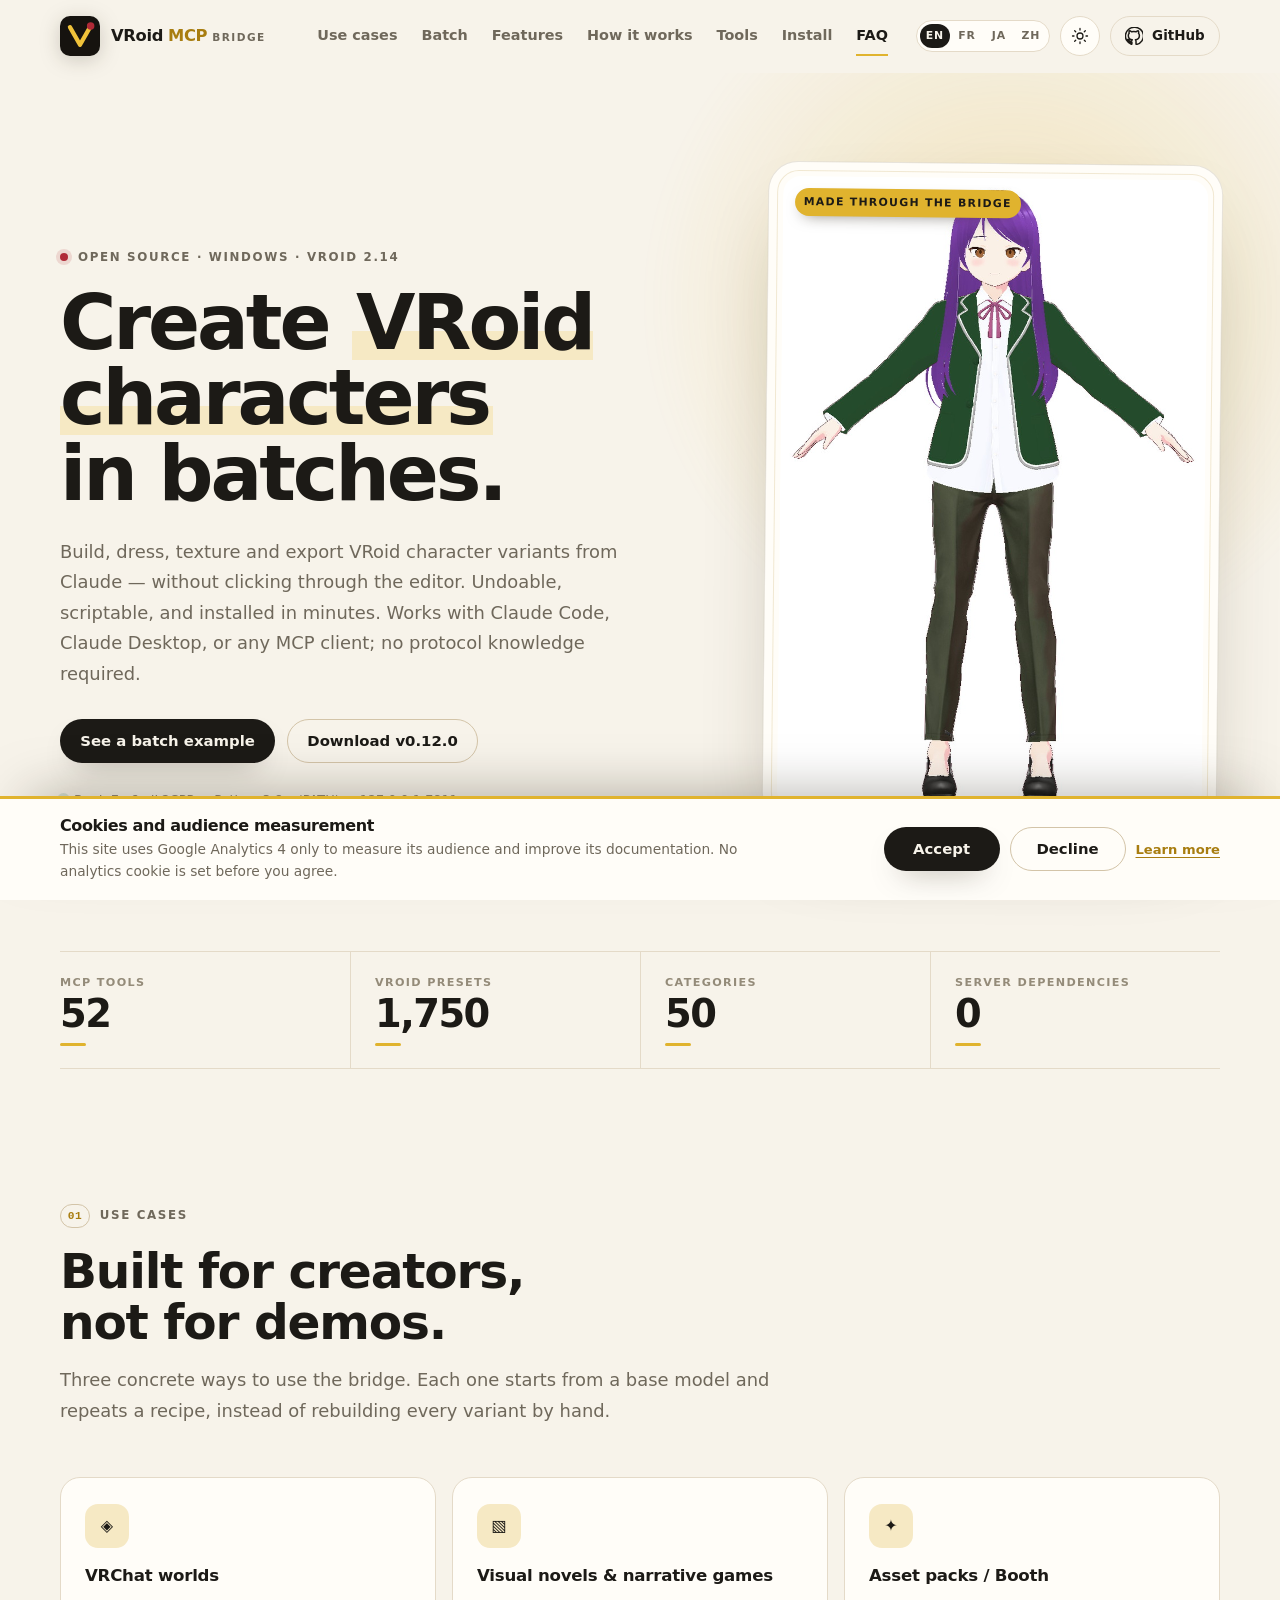
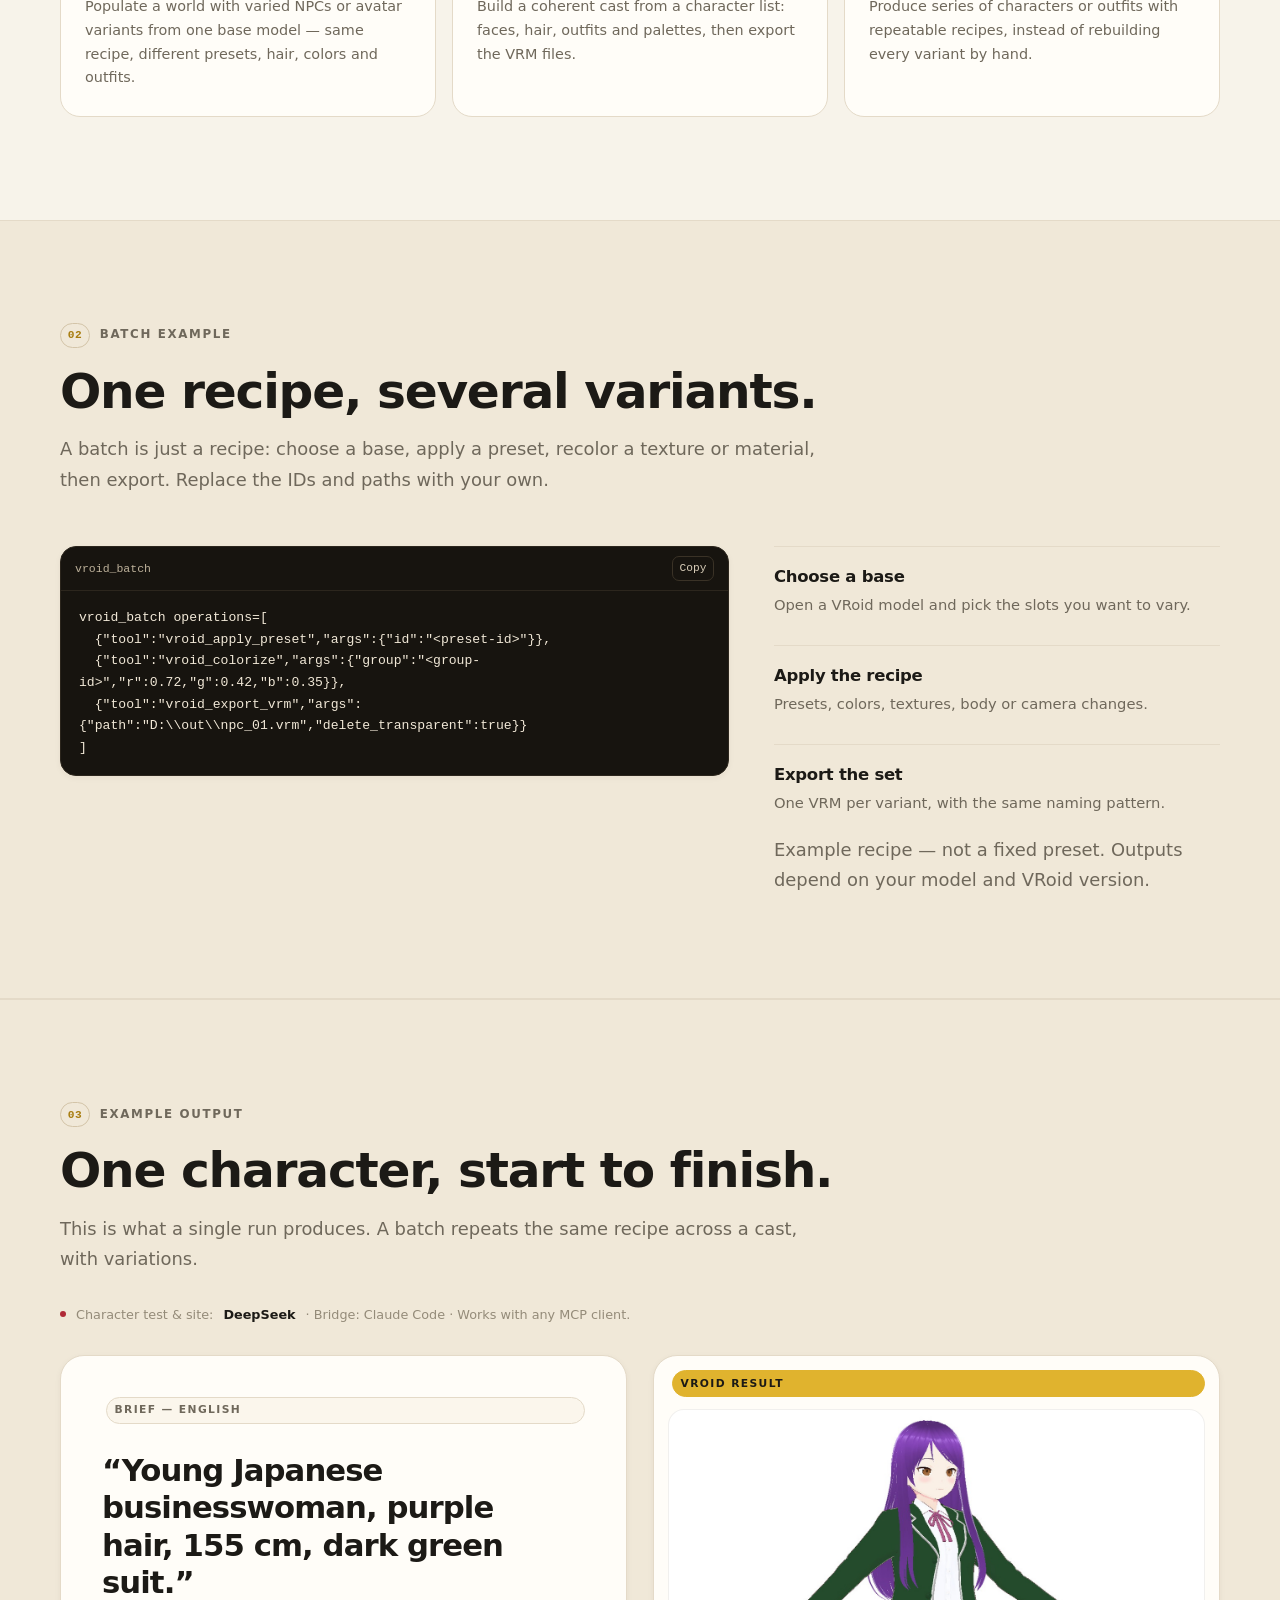
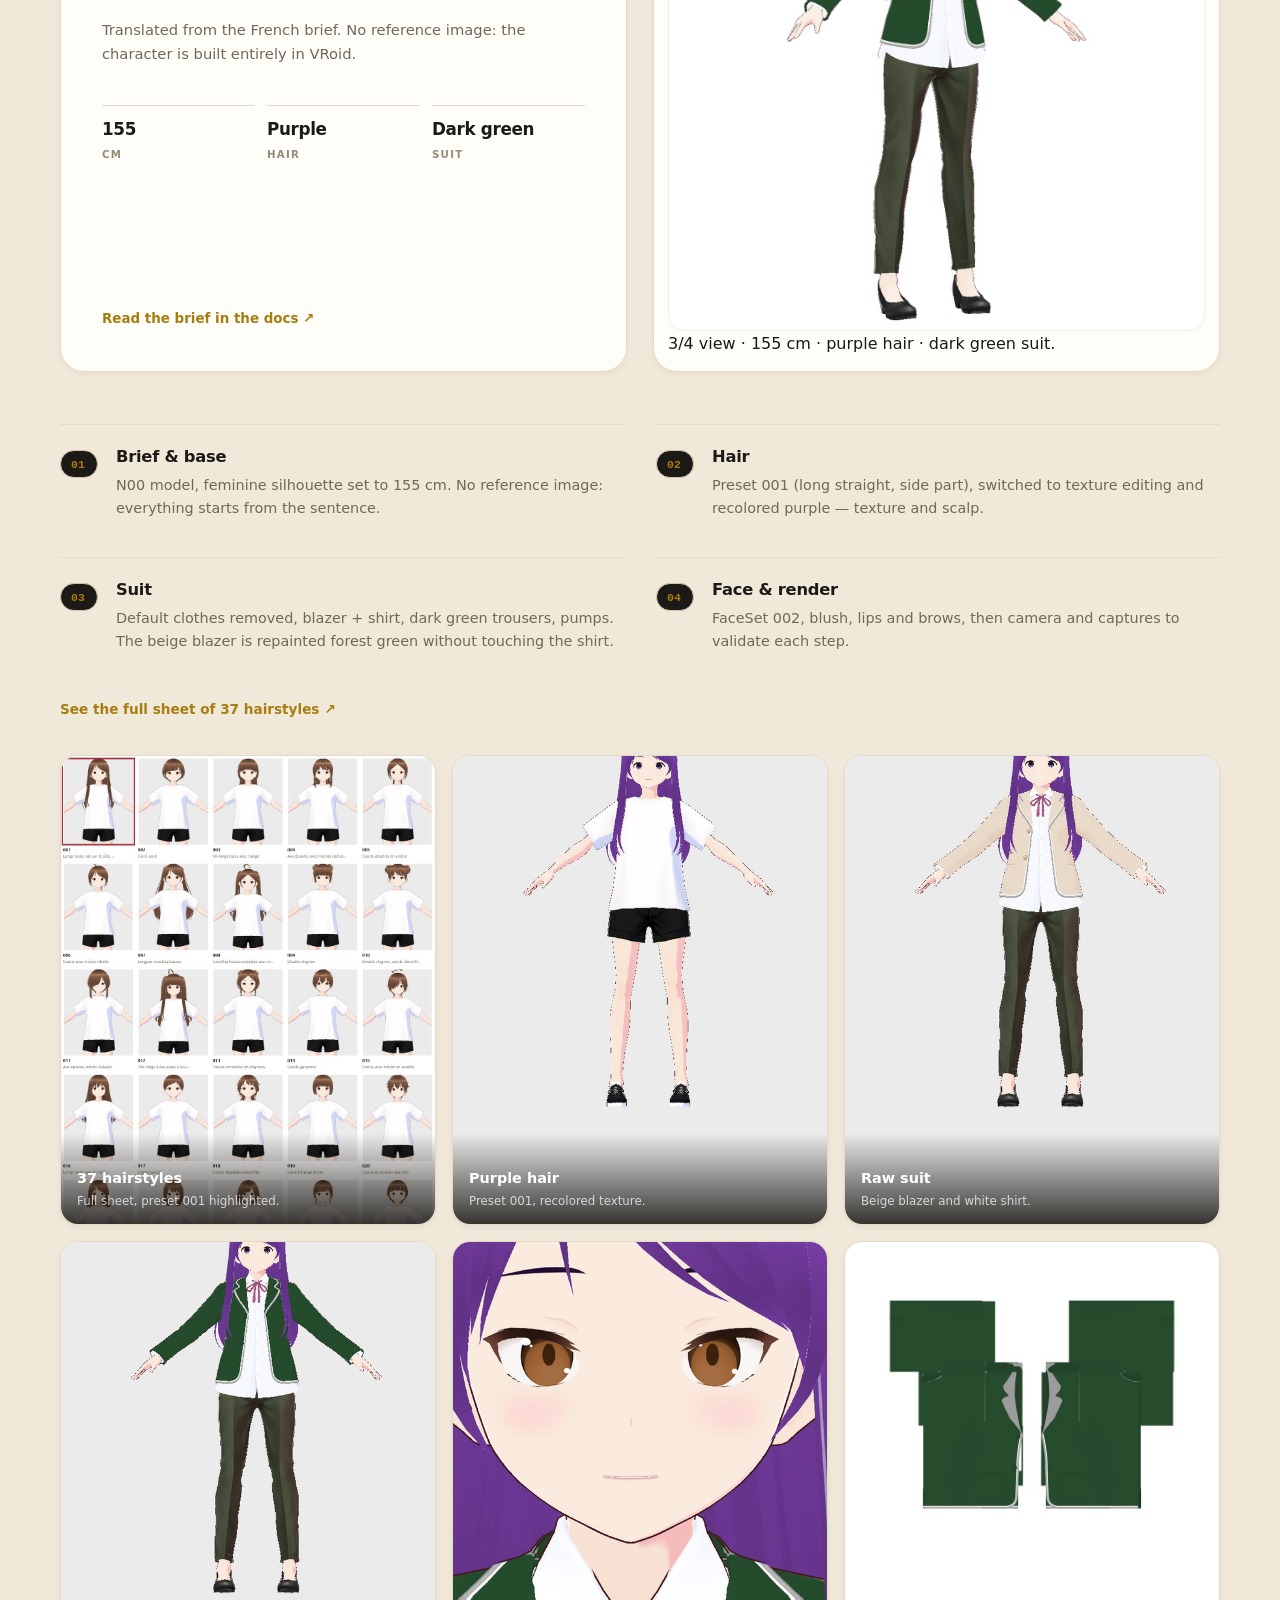
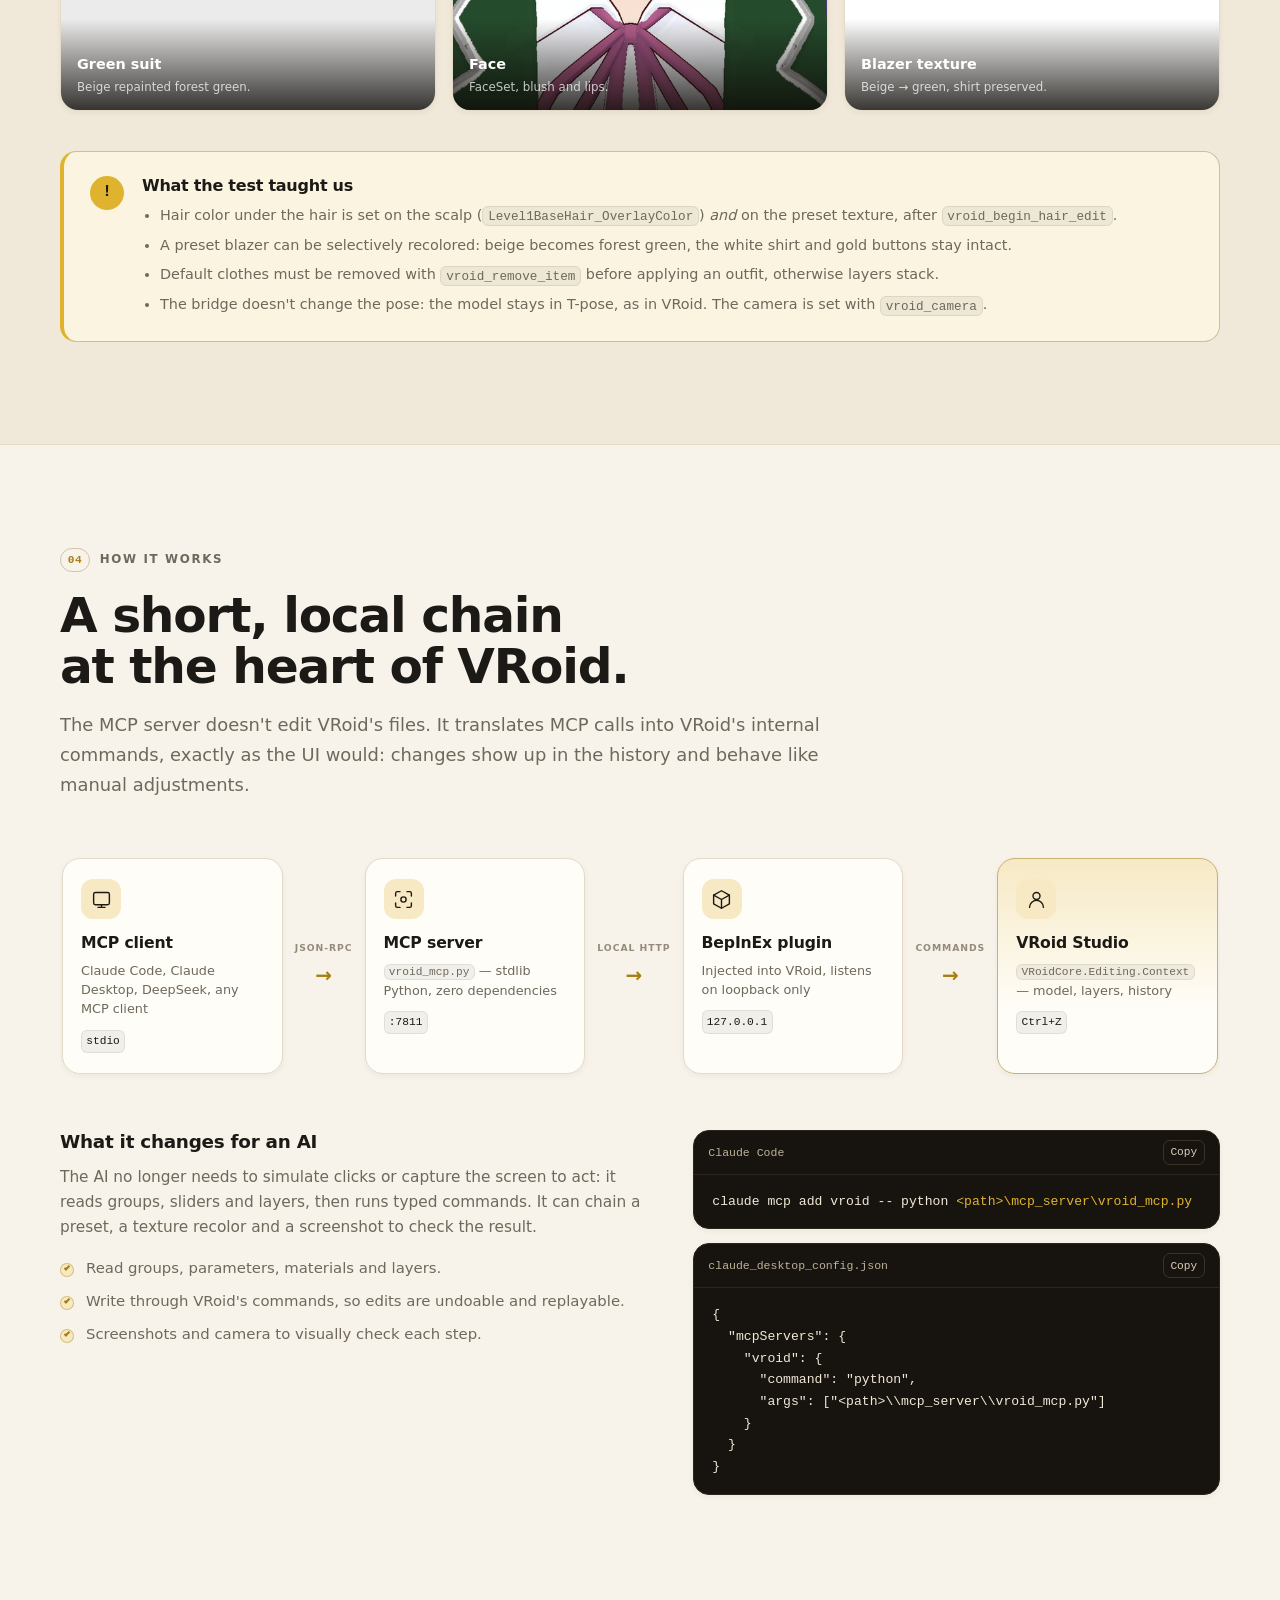
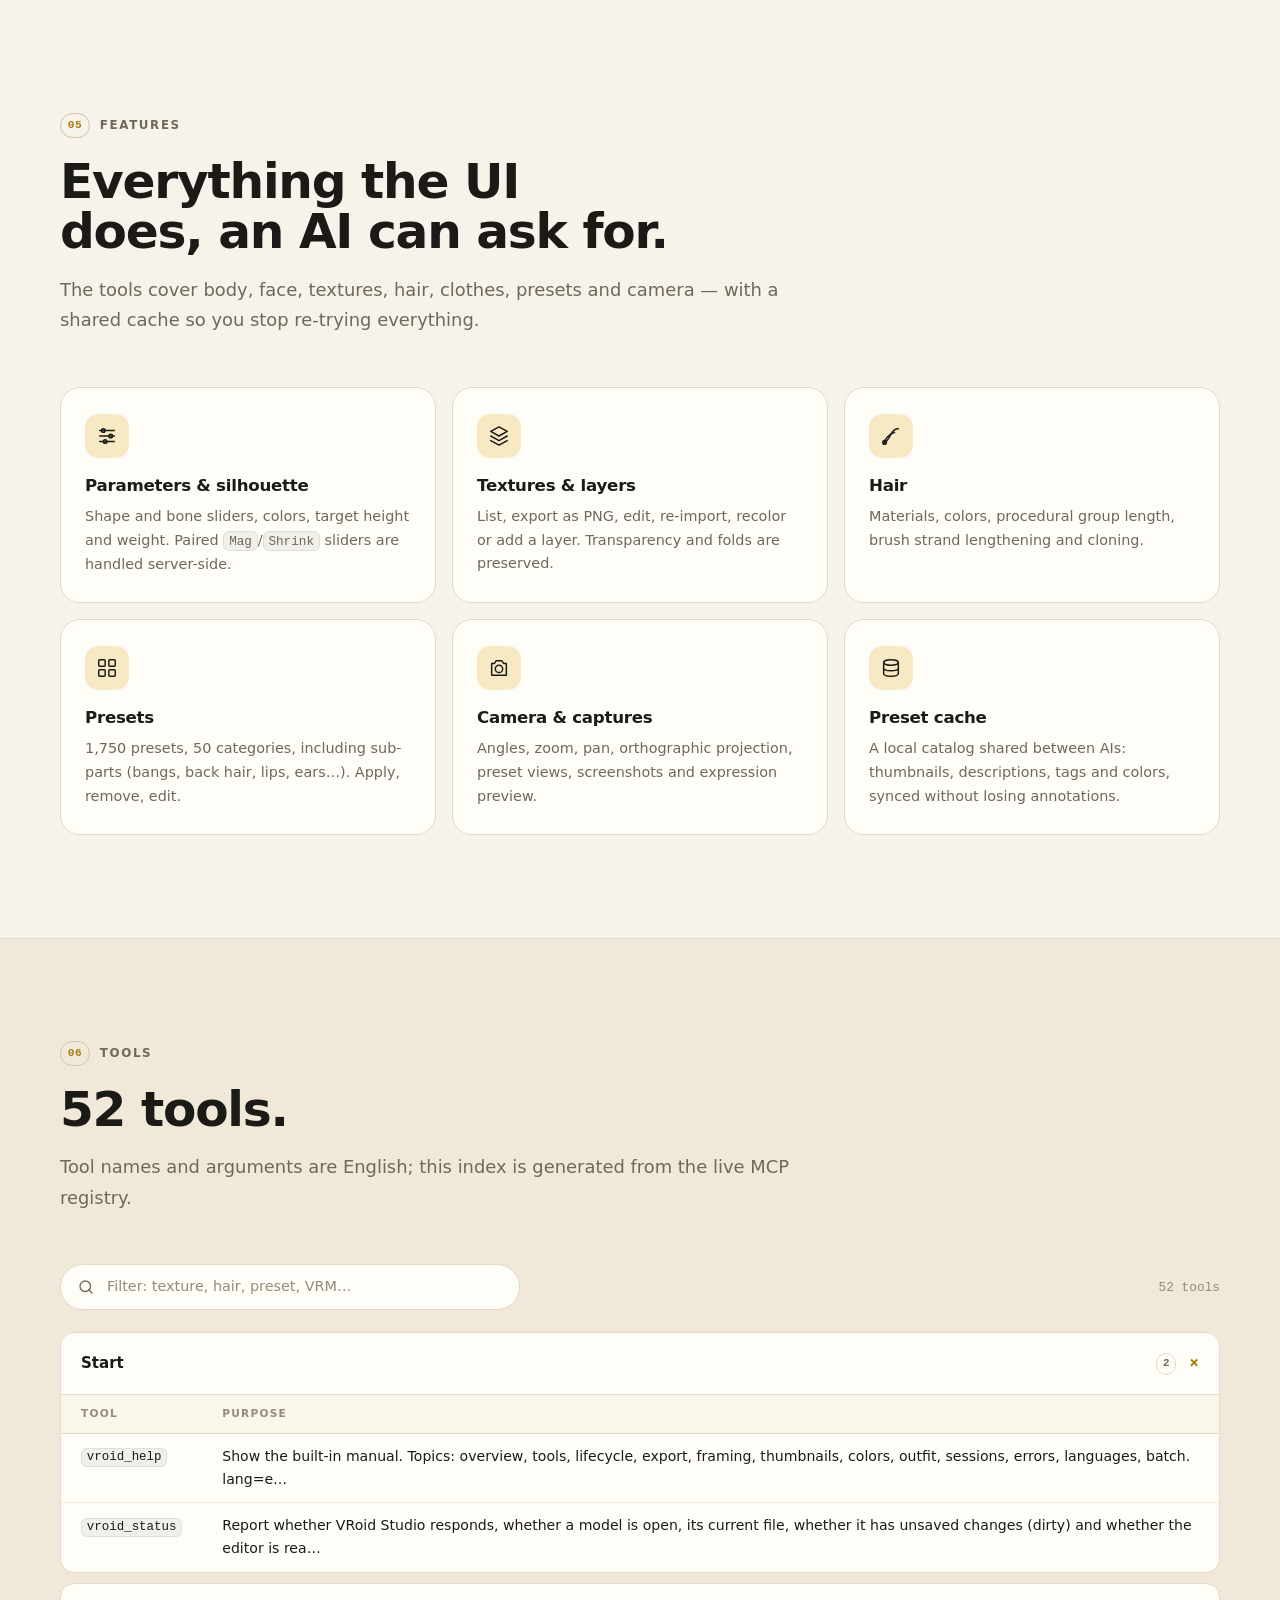
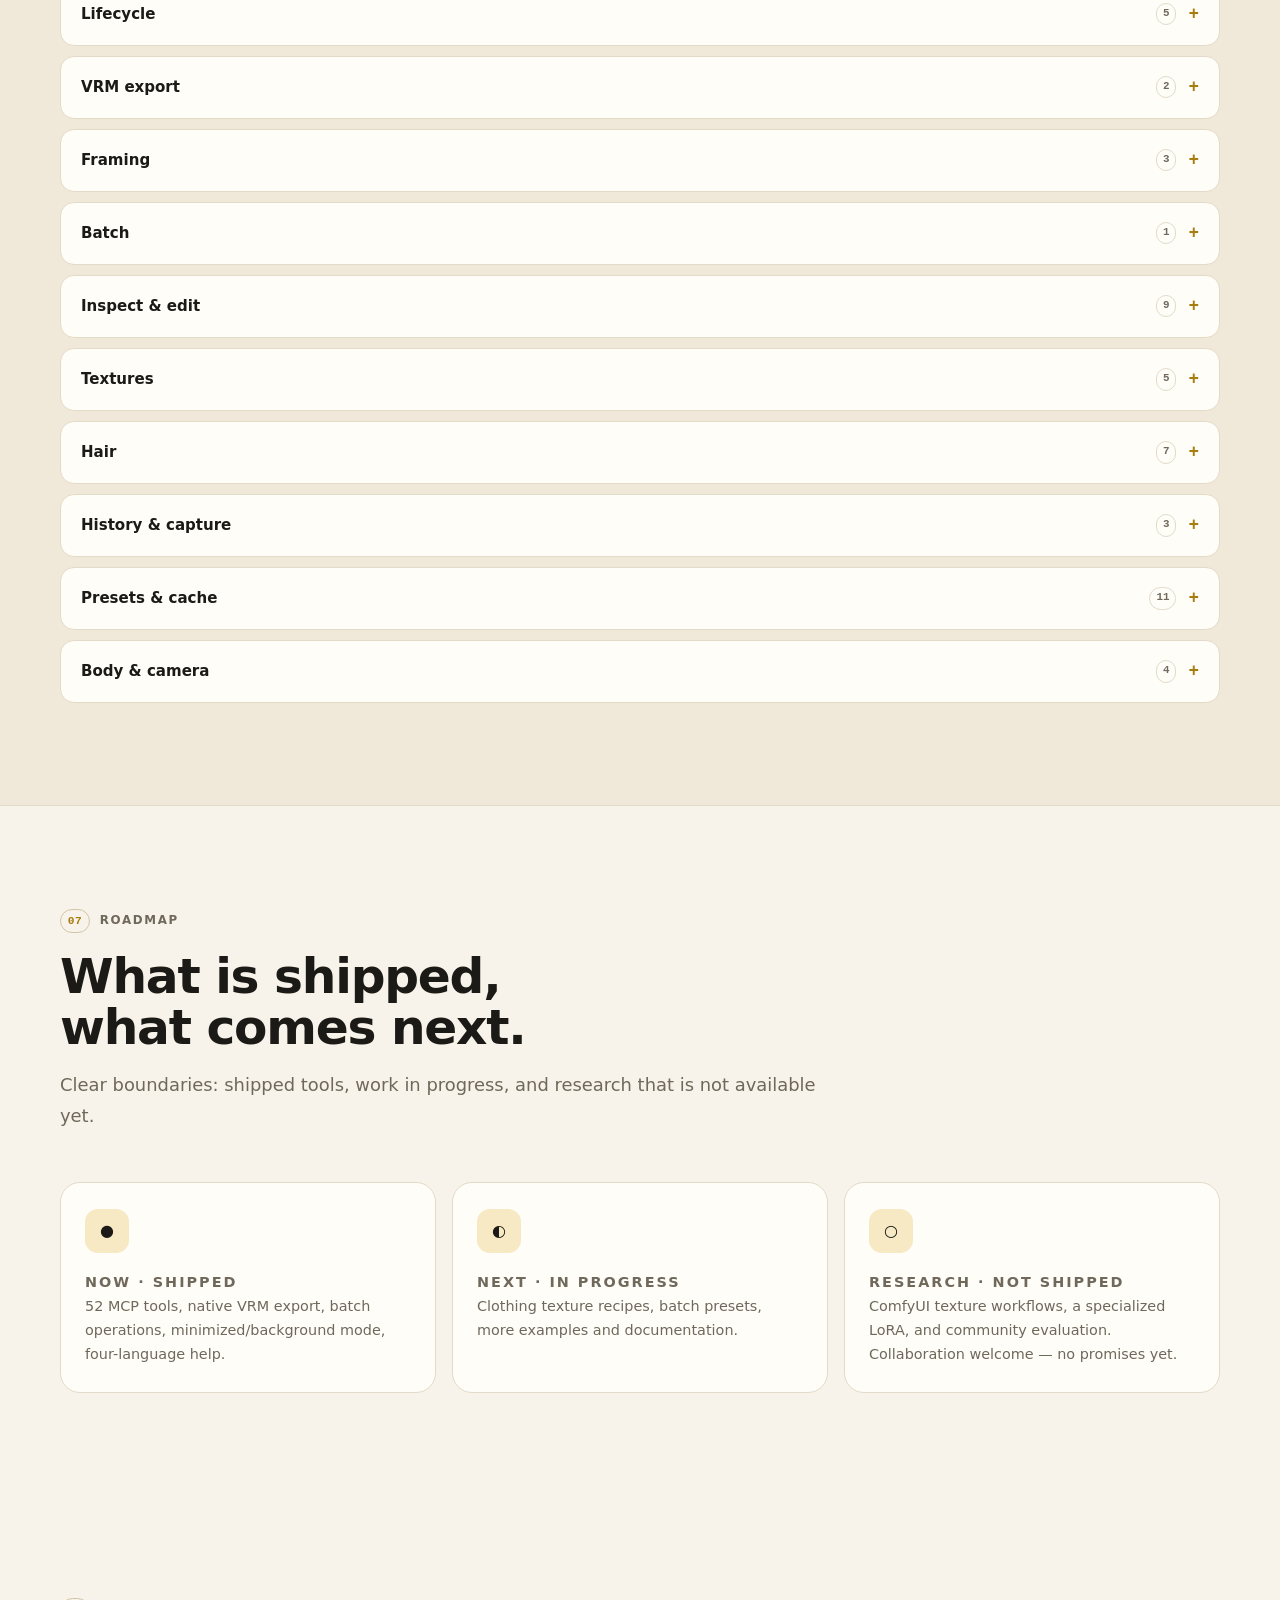
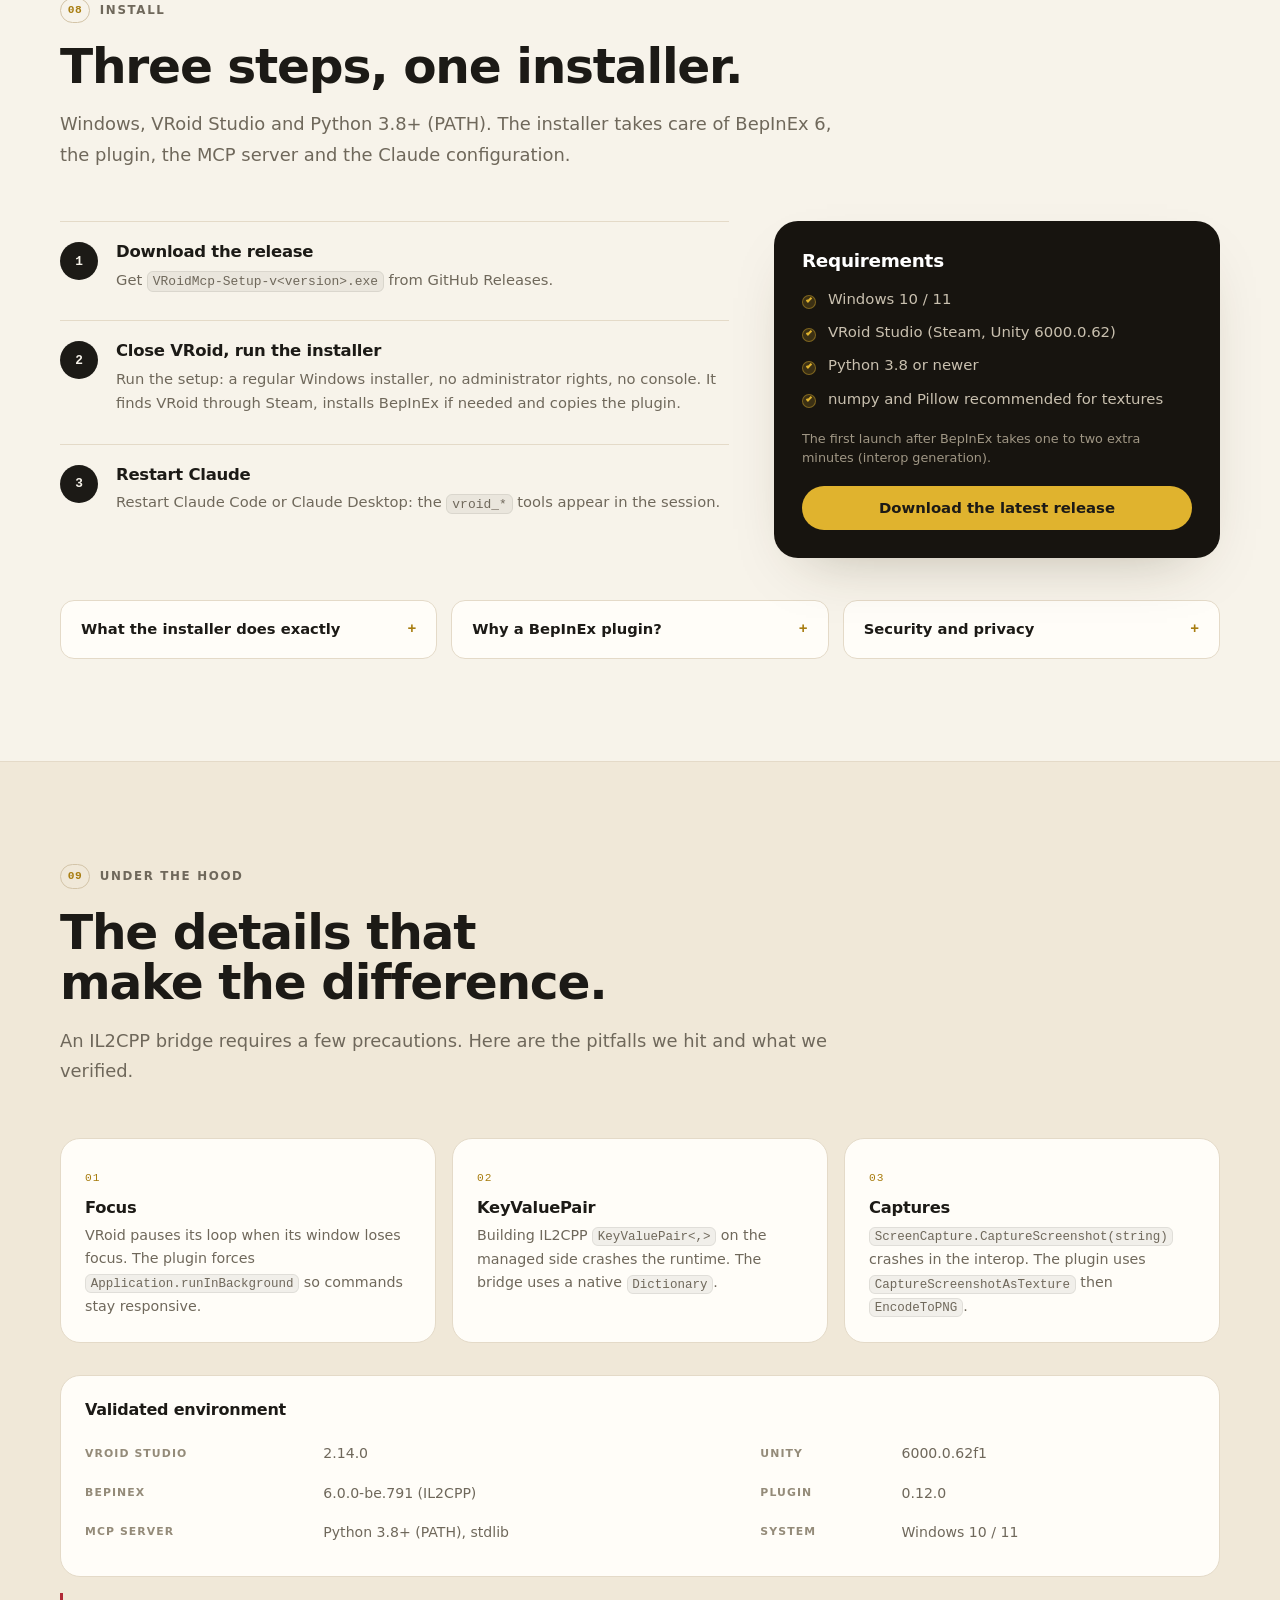
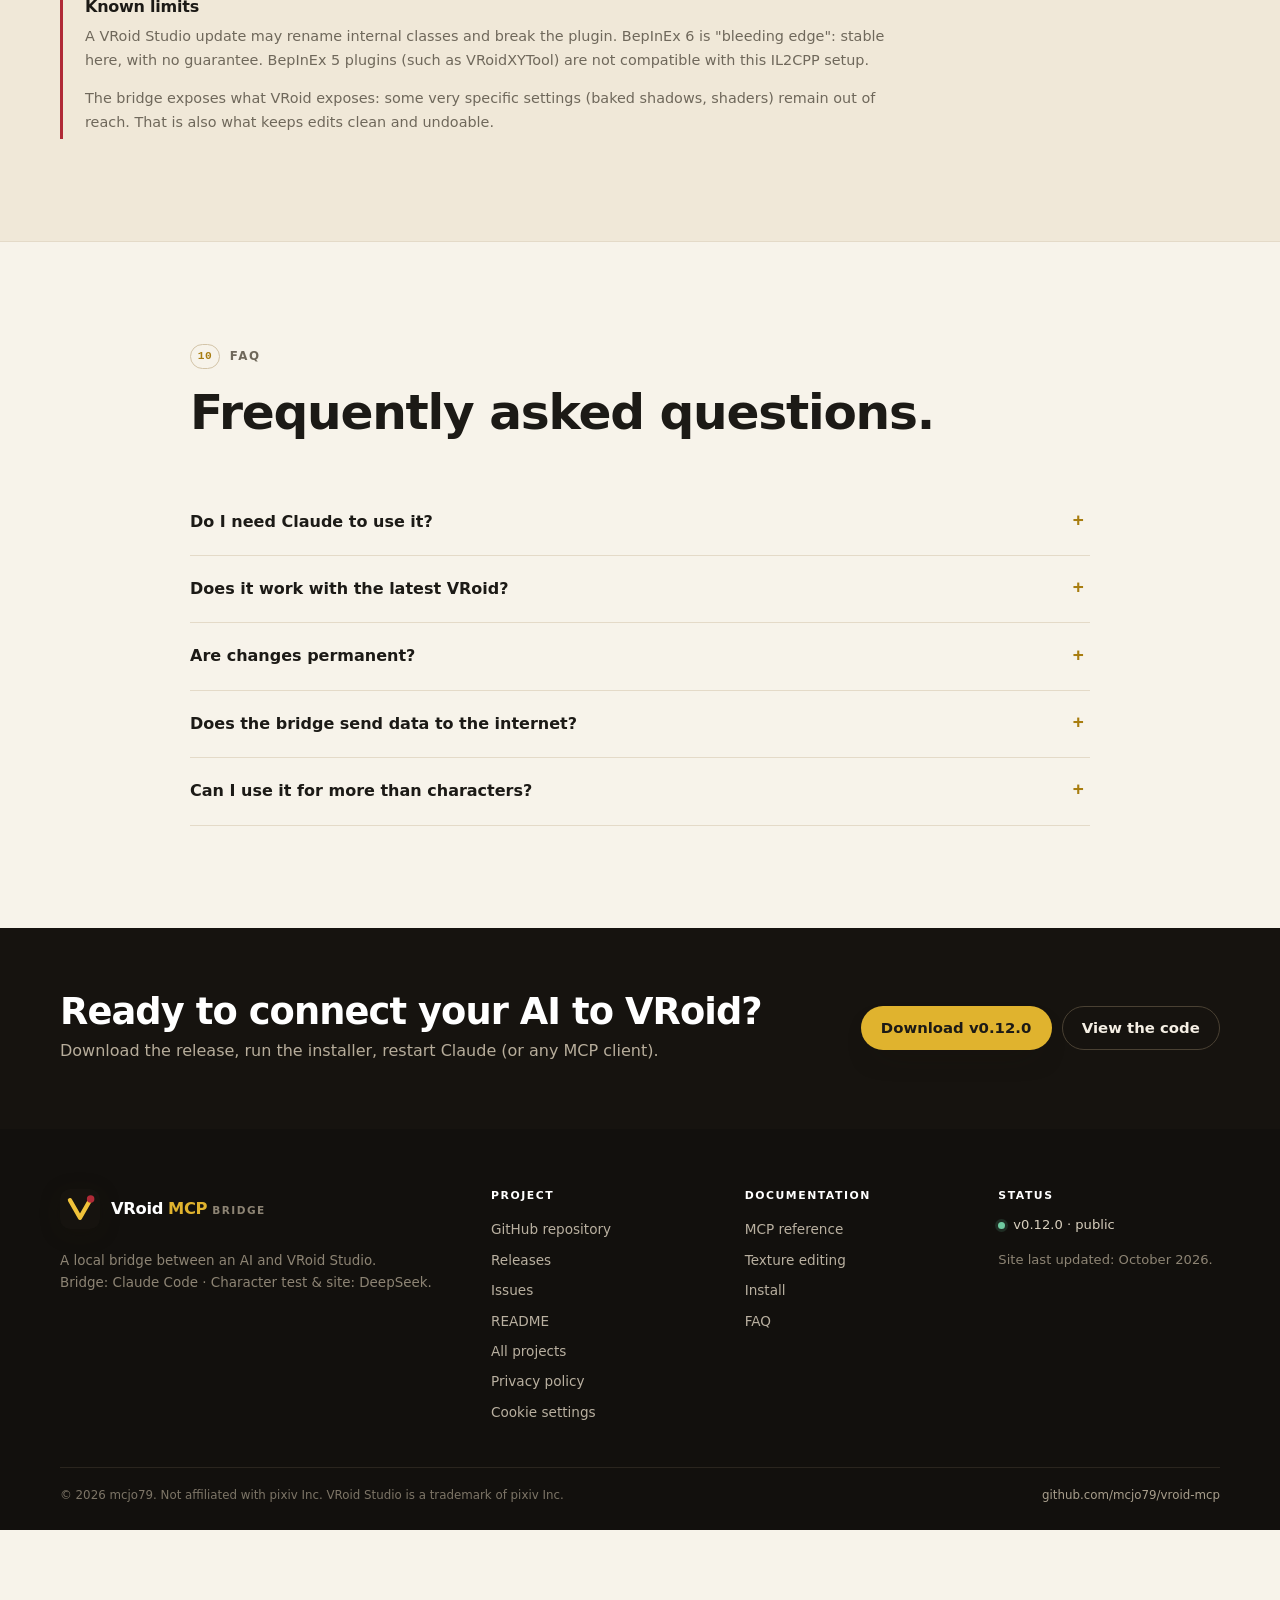
==== commit 1172177d: "Site et reference : version 0.12.0 Co-Authored-By: Claude Opus 5.5 <noreply@anthropic.com>" ====
--- a/website/index.html
+++ b/website/index.html
@@ -65,7 +65,7 @@
     "description": "Local MCP bridge to read and edit the model open in VRoid Studio from an AI.",
     "url": "https://mcjo79.github.io/vroid-mcp/",
     "codeRepository": "https://github.com/mcjo79/vroid-mcp",
-    "softwareVersion": "0.11.0",
+    "softwareVersion": "0.12.0",
     "offers": { "@type": "Offer", "price": "0", "priceCurrency": "EUR" },
     "license": "https://github.com/mcjo79/vroid-mcp"
   }
@@ -128,7 +128,7 @@
           <p class="lede">Build, dress, texture and export VRoid character variants from Claude — without clicking through the editor. Undoable, scriptable, and installed in minutes. Works with Claude Code, Claude Desktop, or any MCP client; no protocol knowledge required.</p>
           <div class="hero-cta">
             <a class="btn btn-primary" href="#batch">See a batch example</a>
-            <a class="btn btn-secondary" href="#prerequisites">Download v0.11.0</a>
+            <a class="btn btn-secondary" href="#prerequisites">Download v0.12.0</a>
           </div>
           <ul class="hero-meta" aria-label="Compatibility">
             <li><span class="status-dot"></span>BepInEx 6 · IL2CPP</li>
@@ -664,7 +664,7 @@
           <table>
             <tbody>
               <tr><th scope="row">VRoid Studio</th><td>2.14.0</td><th scope="row">Unity</th><td>6000.0.62f1</td></tr>
-              <tr><th scope="row">BepInEx</th><td>6.0.0-be.791 (IL2CPP)</td><th scope="row">Plugin</th><td>0.11.0</td></tr>
+              <tr><th scope="row">BepInEx</th><td>6.0.0-be.791 (IL2CPP)</td><th scope="row">Plugin</th><td>0.12.0</td></tr>
               <tr><th scope="row">MCP server</th><td>Python 3.8+ (PATH), stdlib</td><th scope="row">System</th><td>Windows 10 / 11</td></tr>
             </tbody>
           </table>
@@ -717,7 +717,7 @@
           <p>Download the release, run the installer, restart Claude (or any MCP client).</p>
         </div>
         <div class="cta-band-actions">
-          <a class="btn btn-primary" href="https://github.com/mcjo79/vroid-mcp/releases/latest" target="_blank" rel="noopener">Download v0.11.0</a>
+          <a class="btn btn-primary" href="https://github.com/mcjo79/vroid-mcp/releases/latest" target="_blank" rel="noopener">Download v0.12.0</a>
           <a class="btn btn-secondary" href="https://github.com/mcjo79/vroid-mcp" target="_blank" rel="noopener">View the code</a>
         </div>
       </div>
@@ -756,7 +756,7 @@
       </nav>
       <div class="footer-col">
         <h3>Status</h3>
-        <p class="footer-status"><span class="status-dot"></span>v0.11.0 · public</p>
+        <p class="footer-status"><span class="status-dot"></span>v0.12.0 · public</p>
         <p>Site last updated: October 2026.</p>
       </div>
     </div>
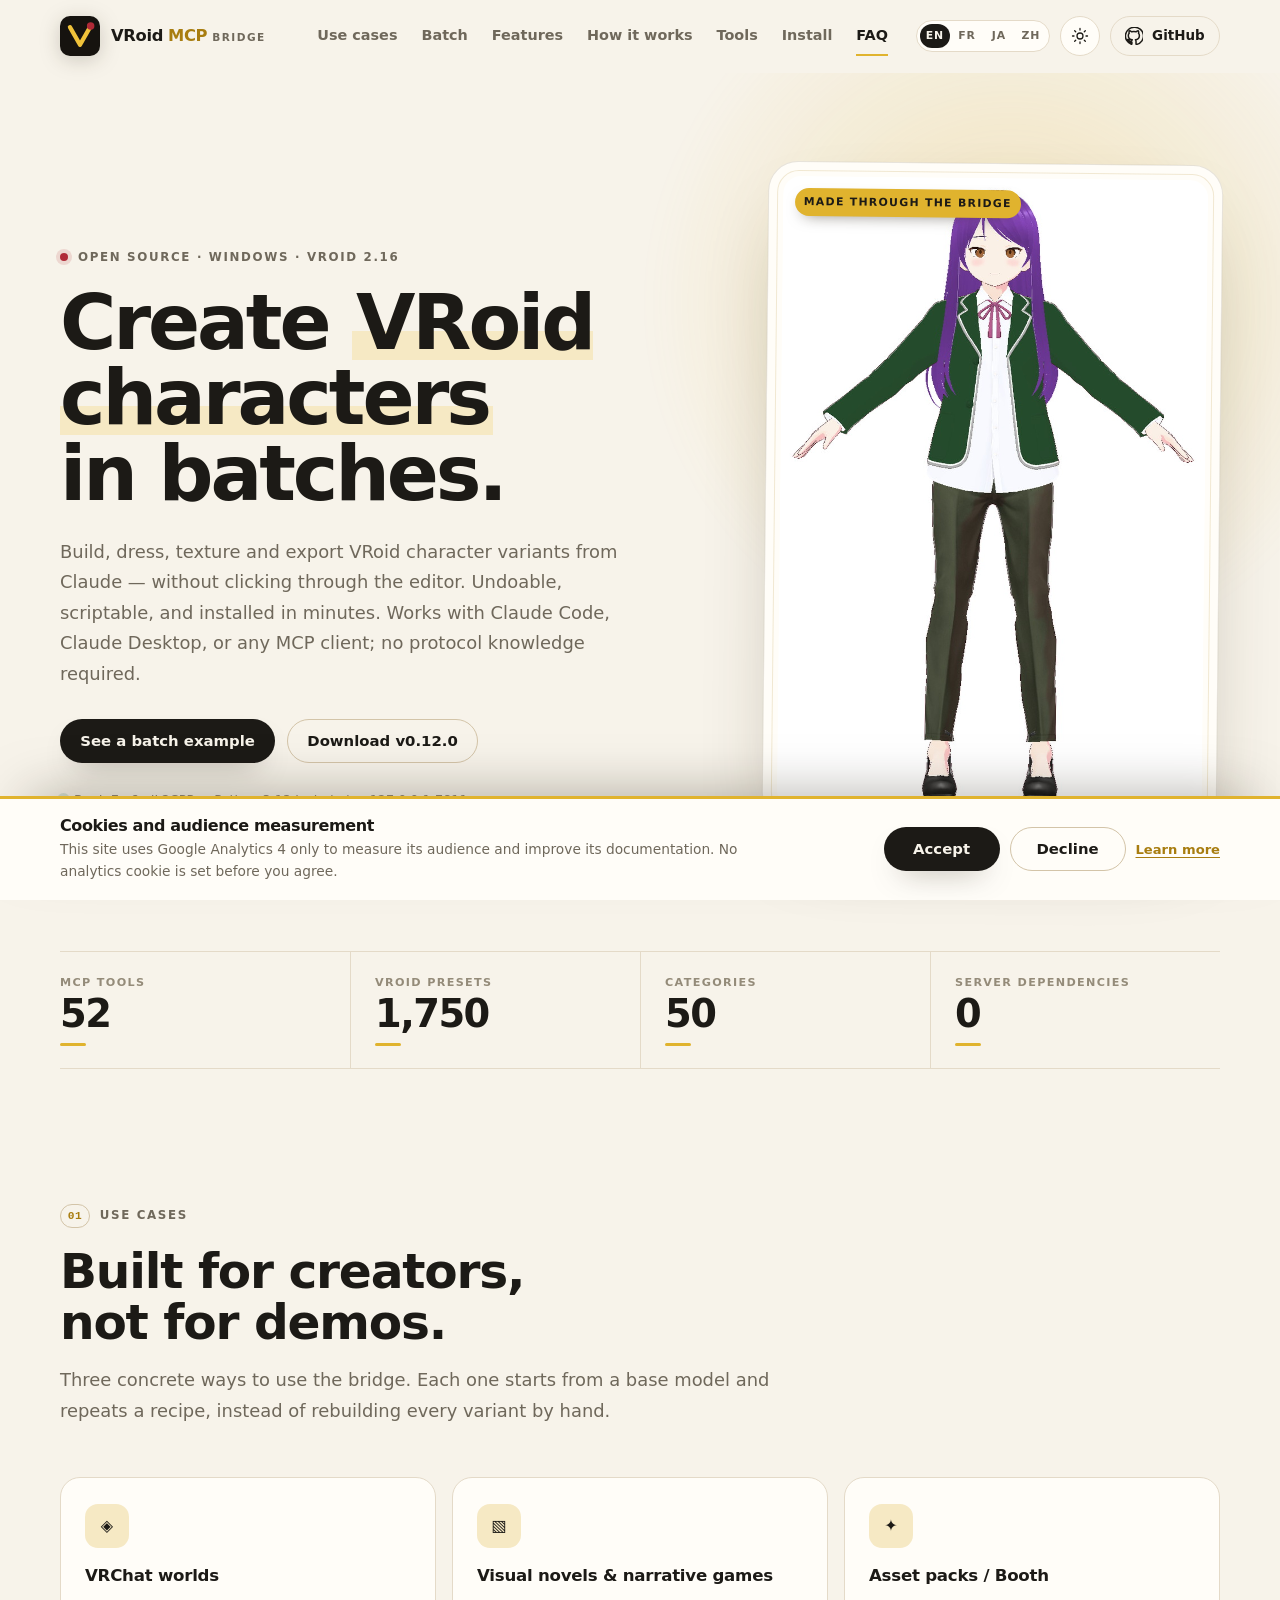
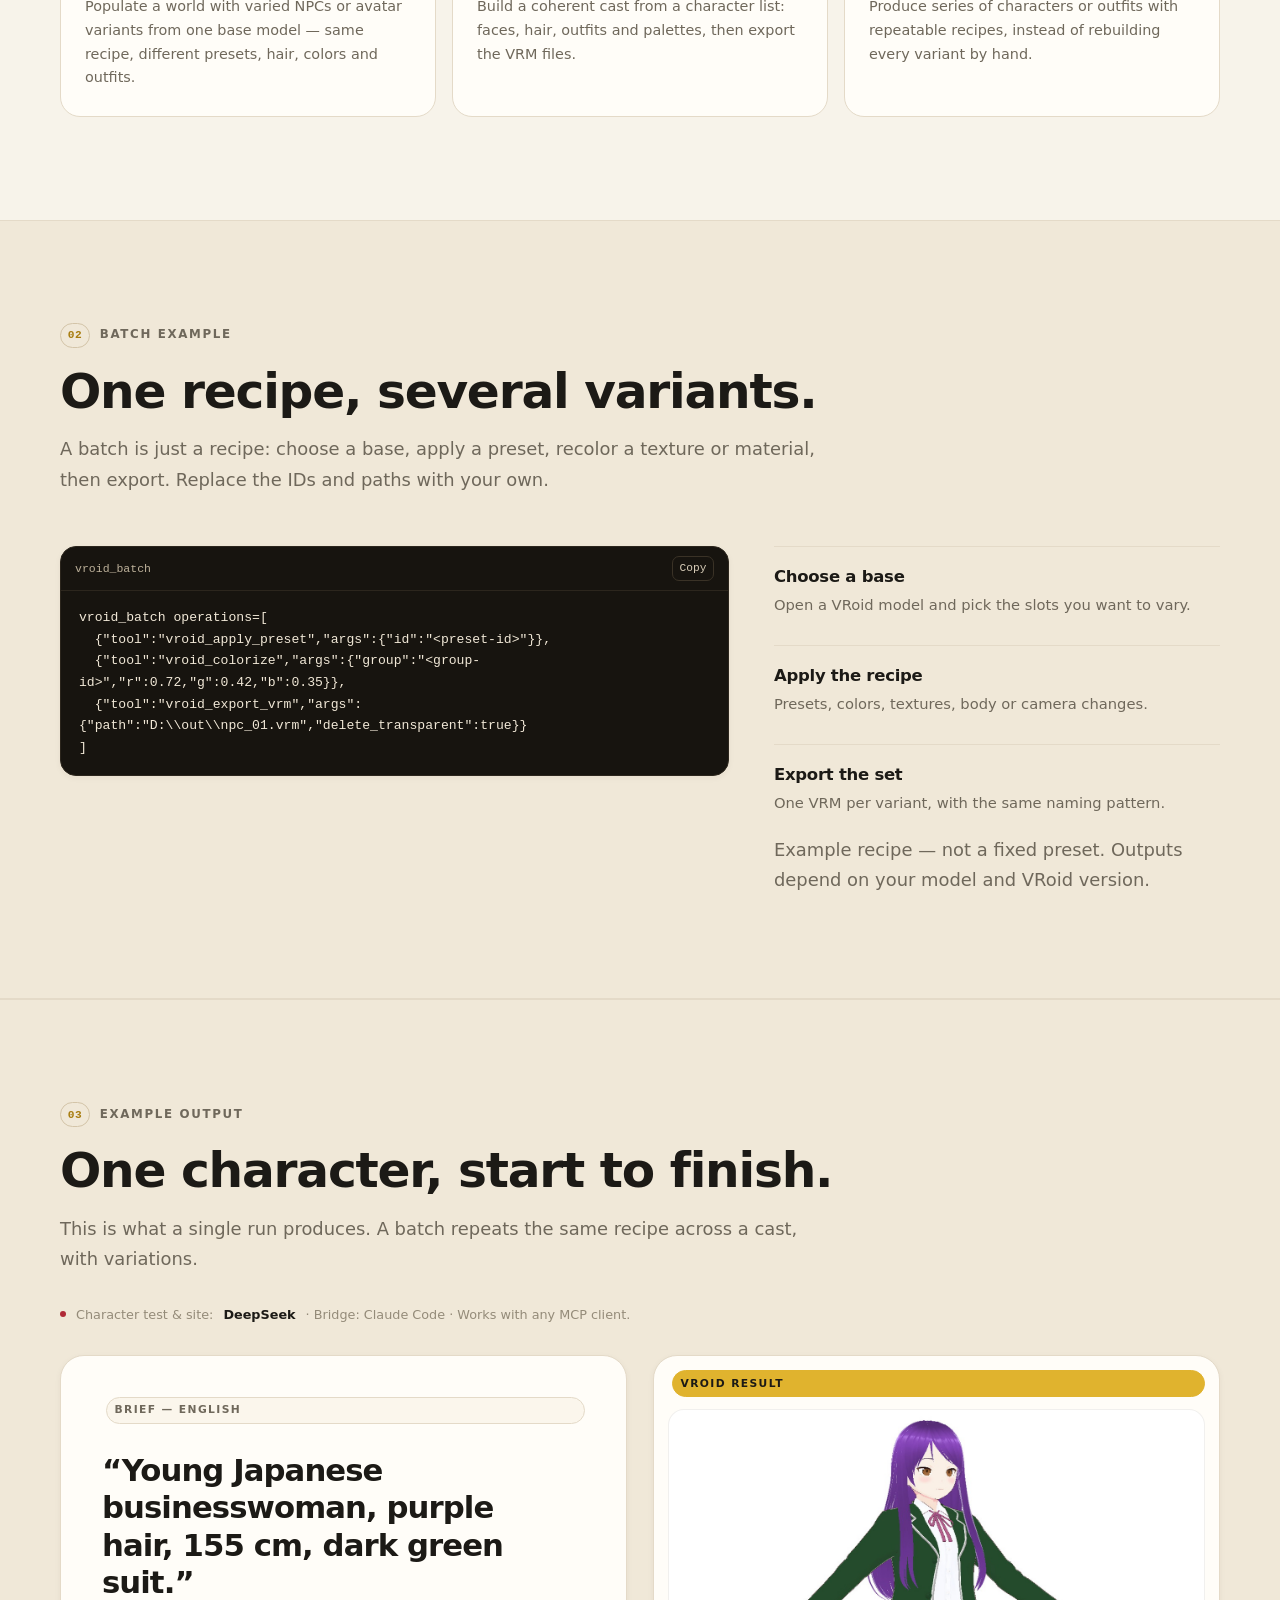
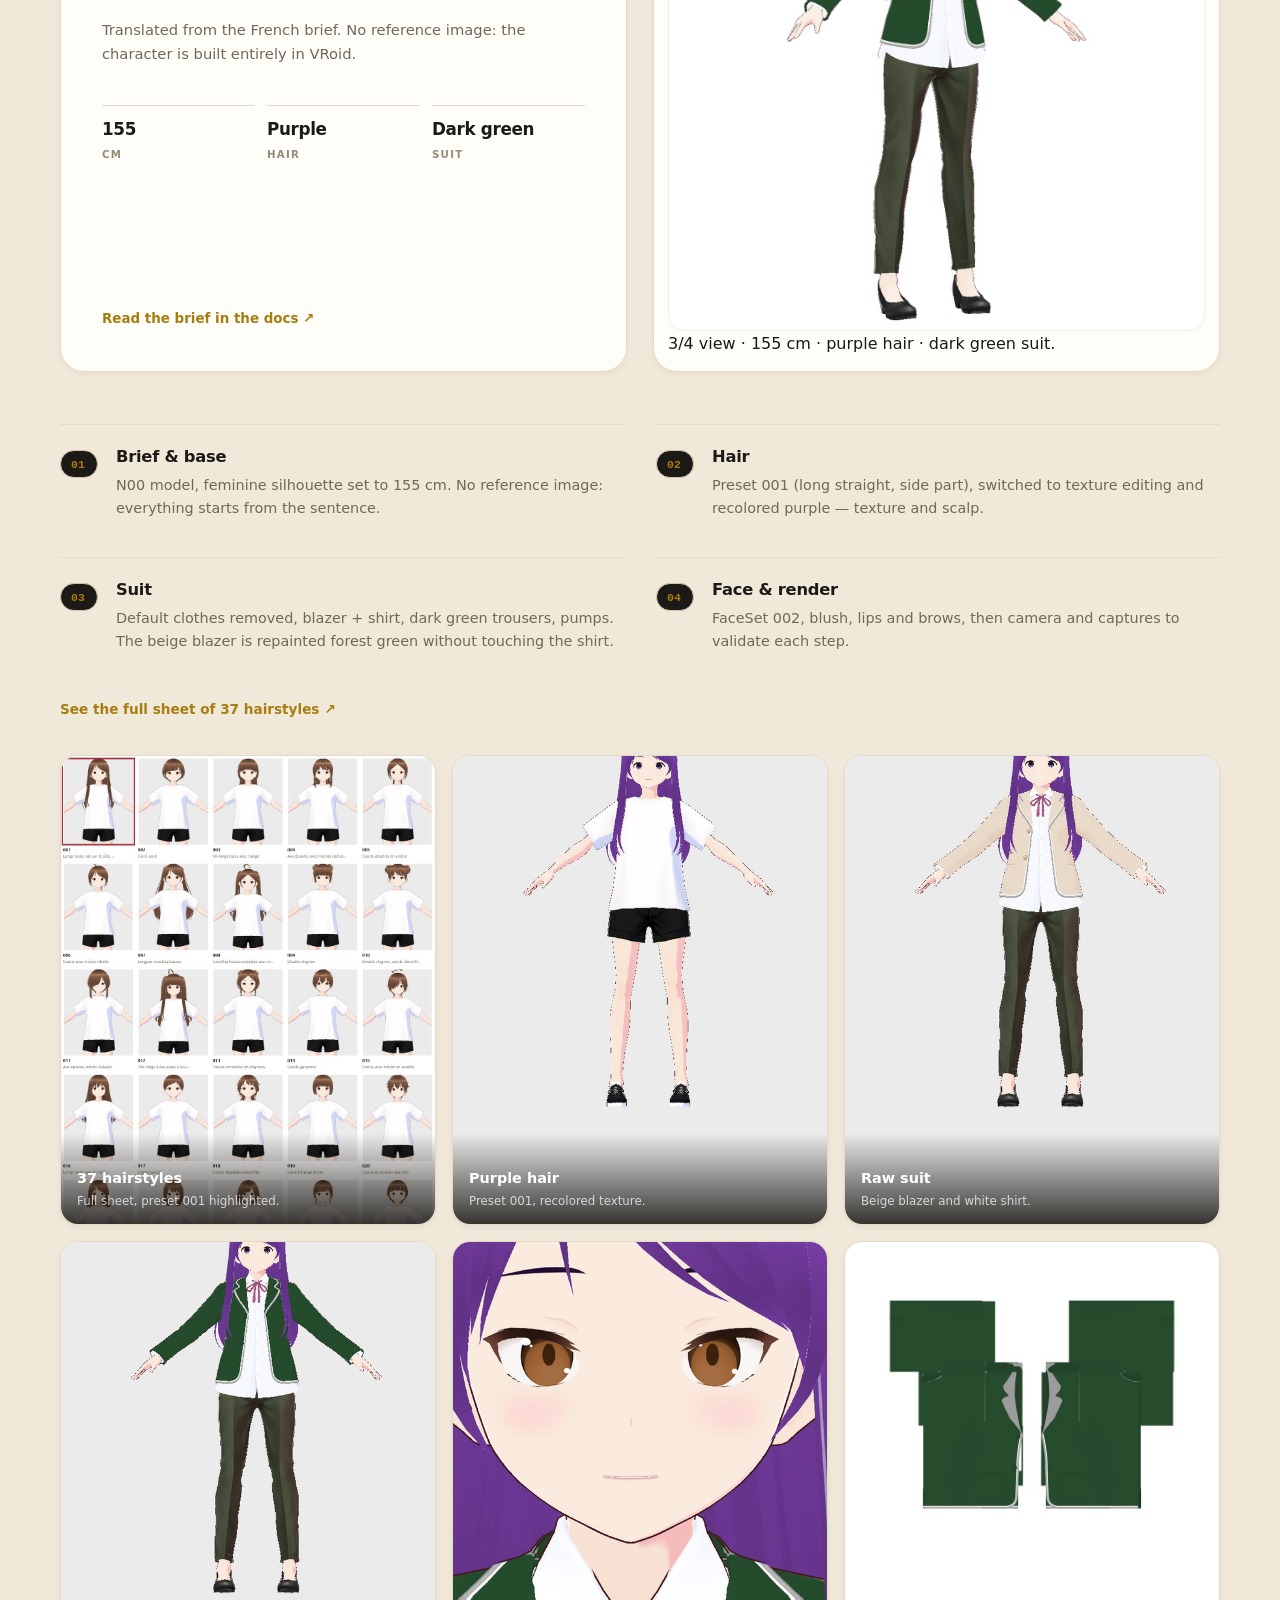
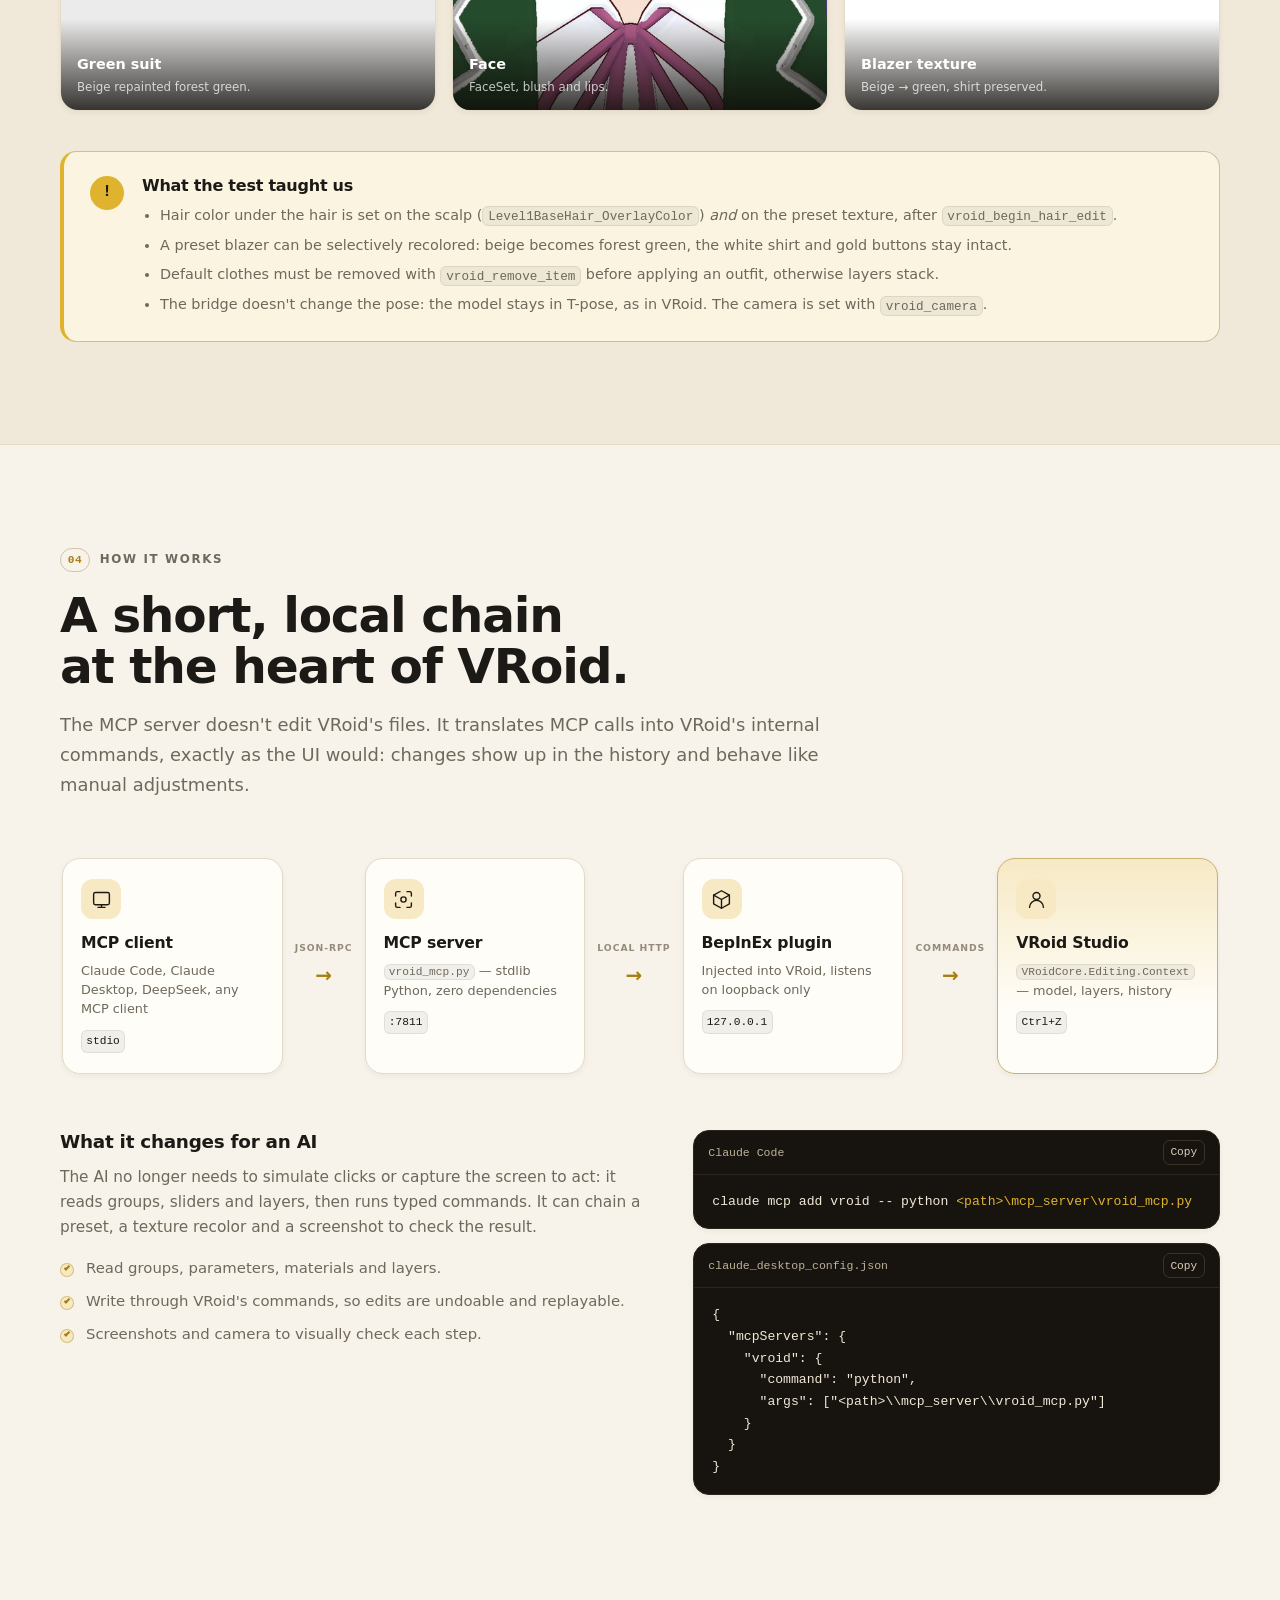
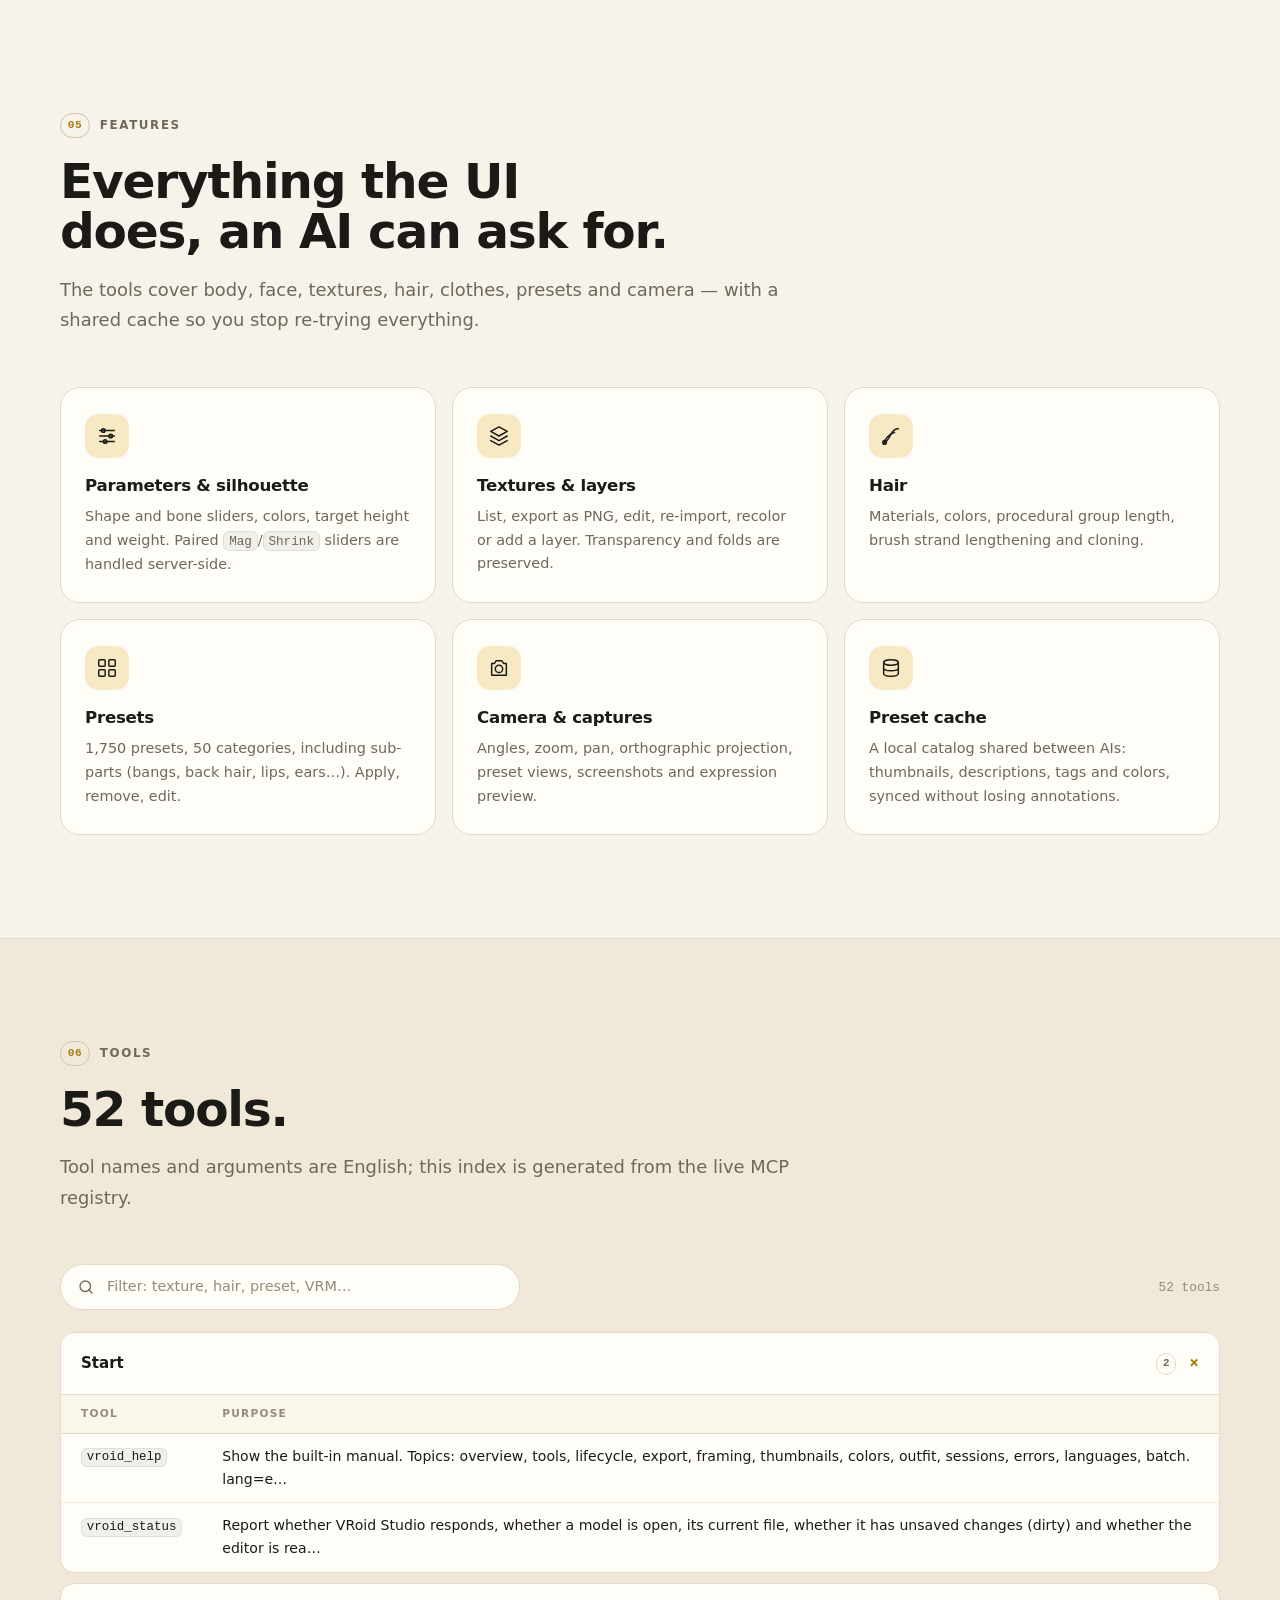
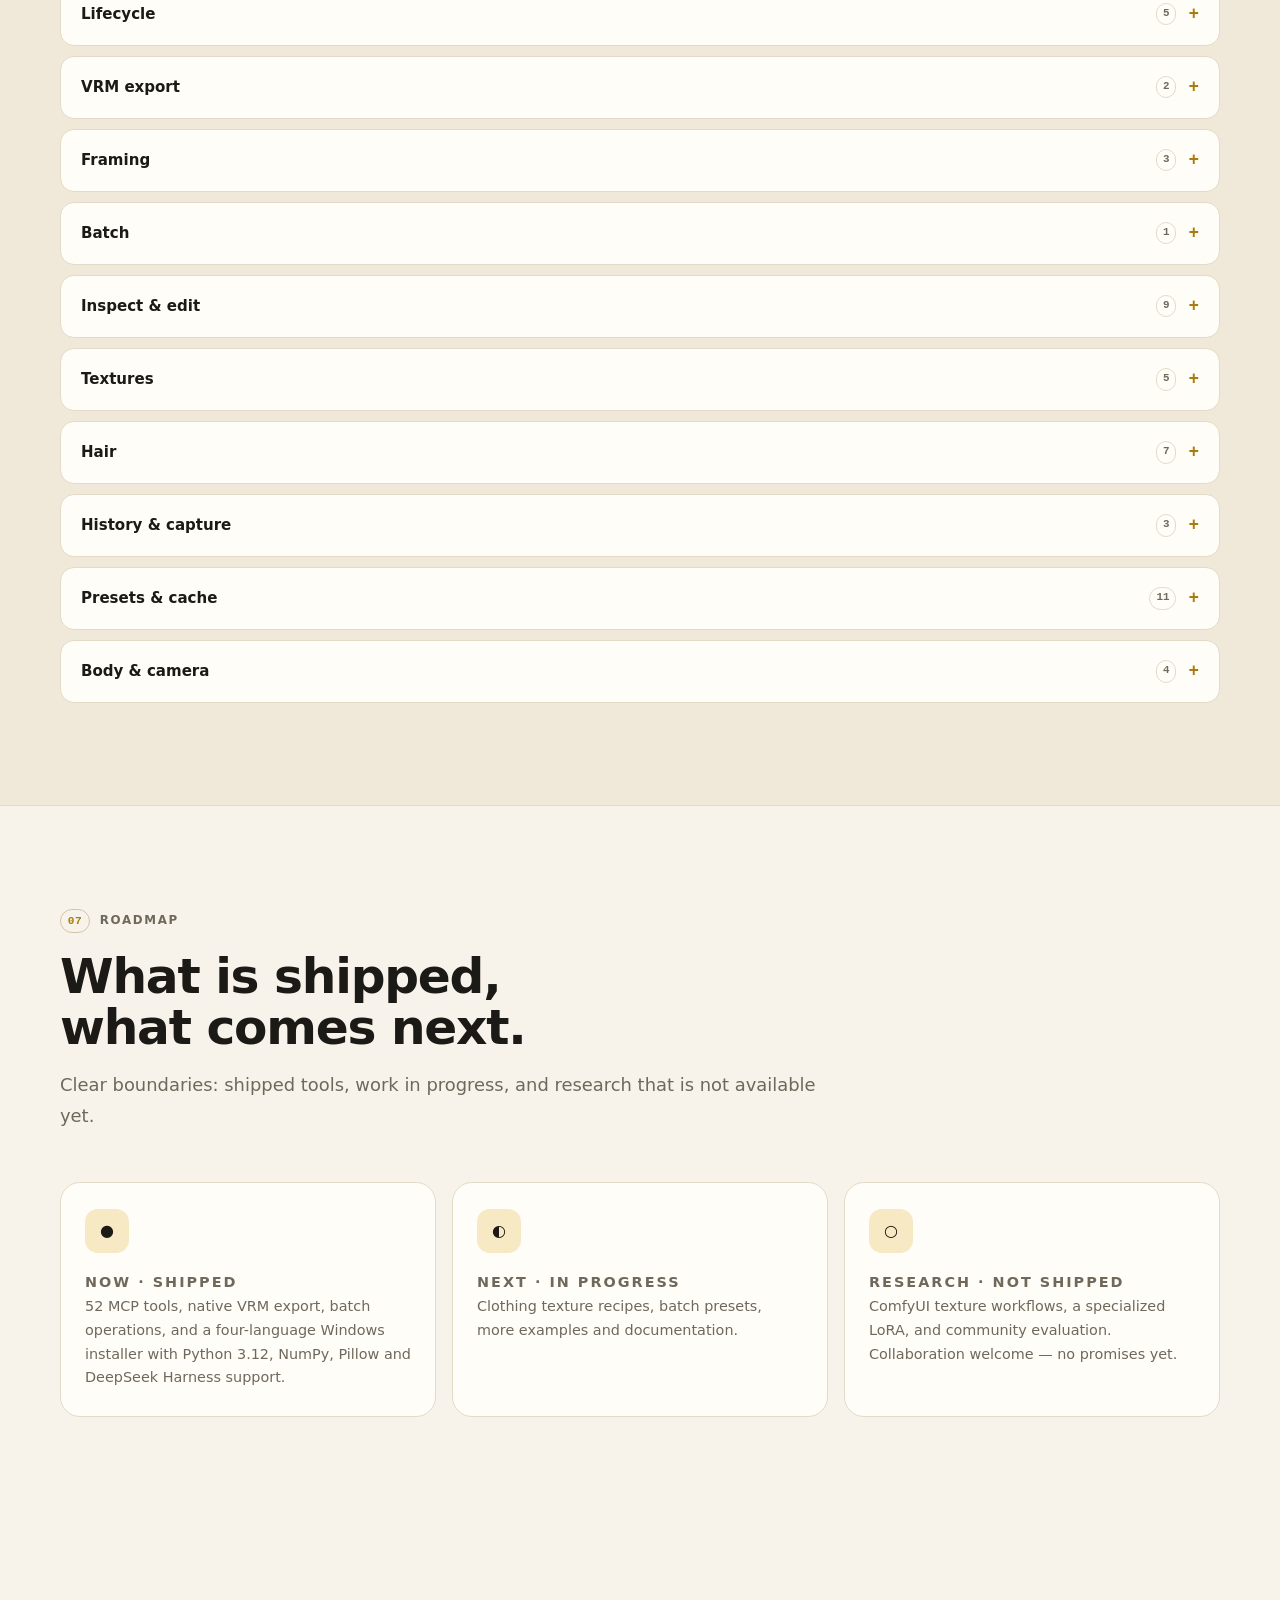
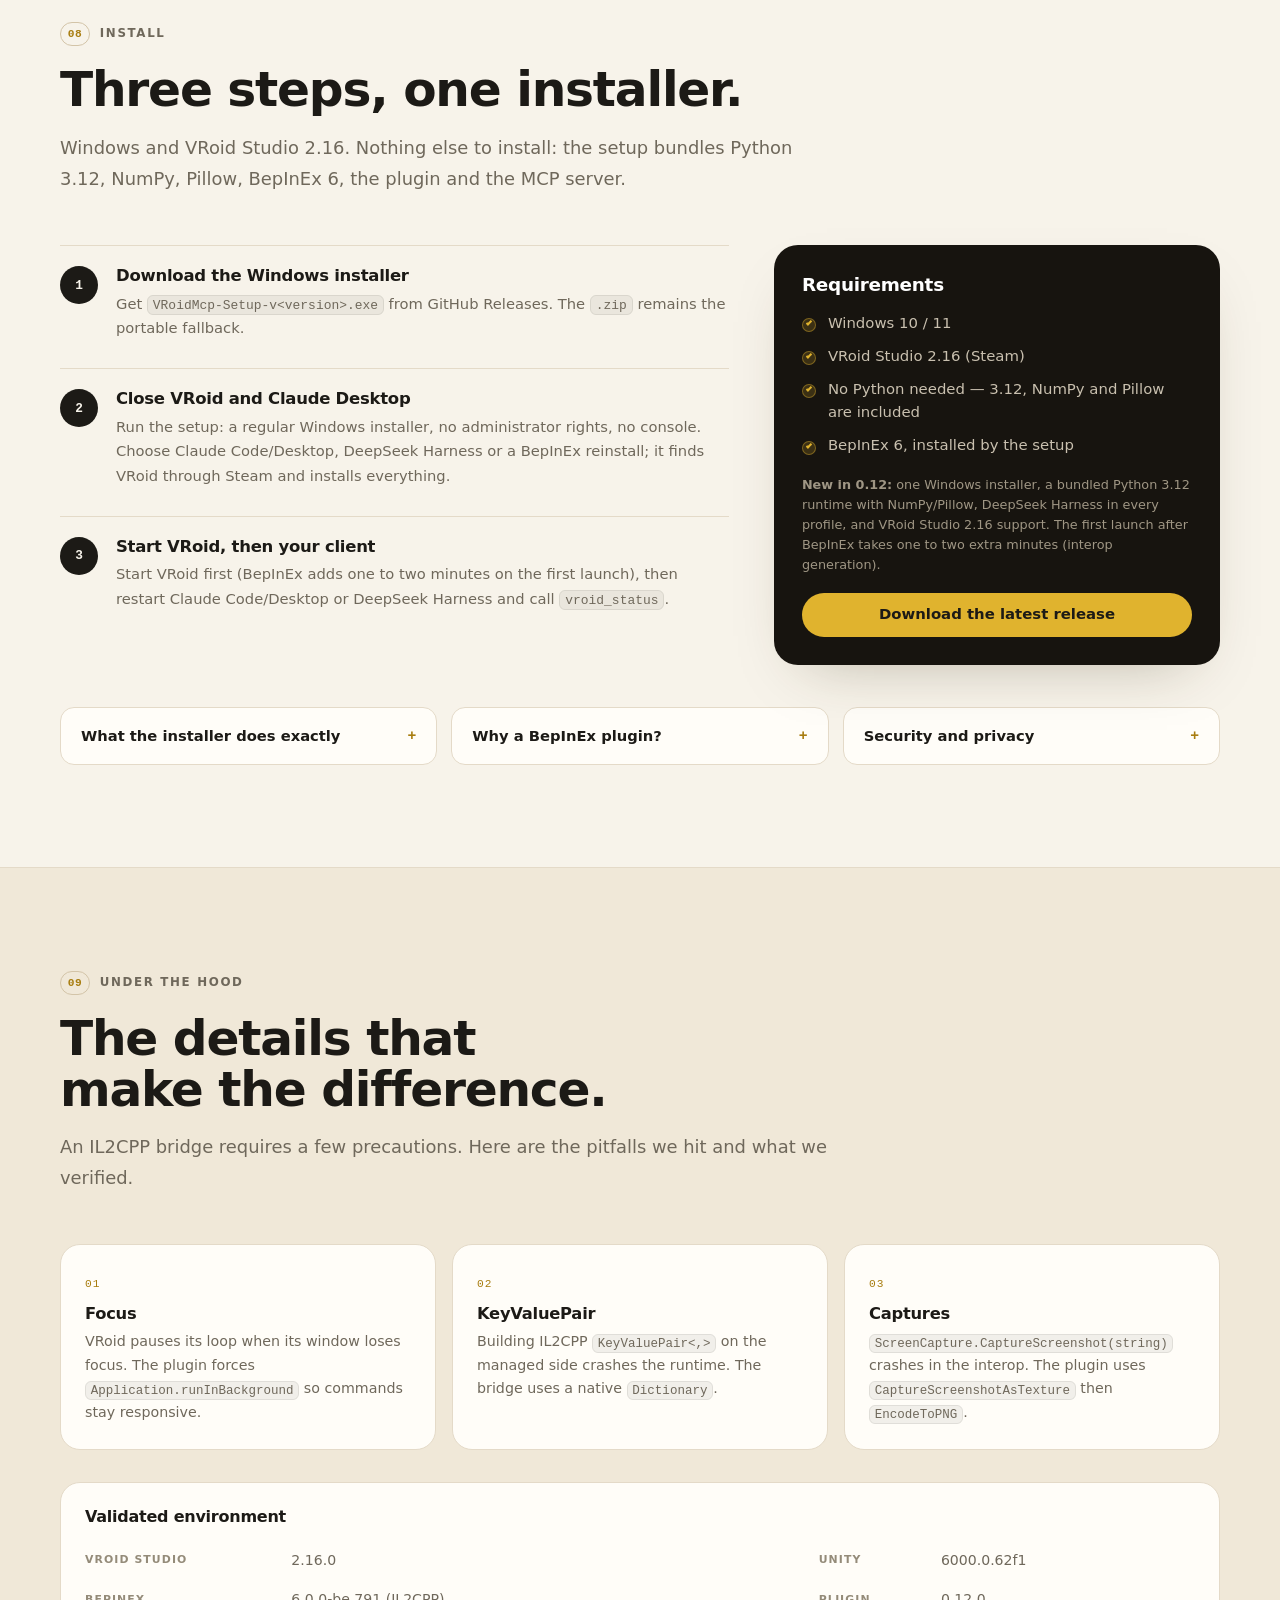
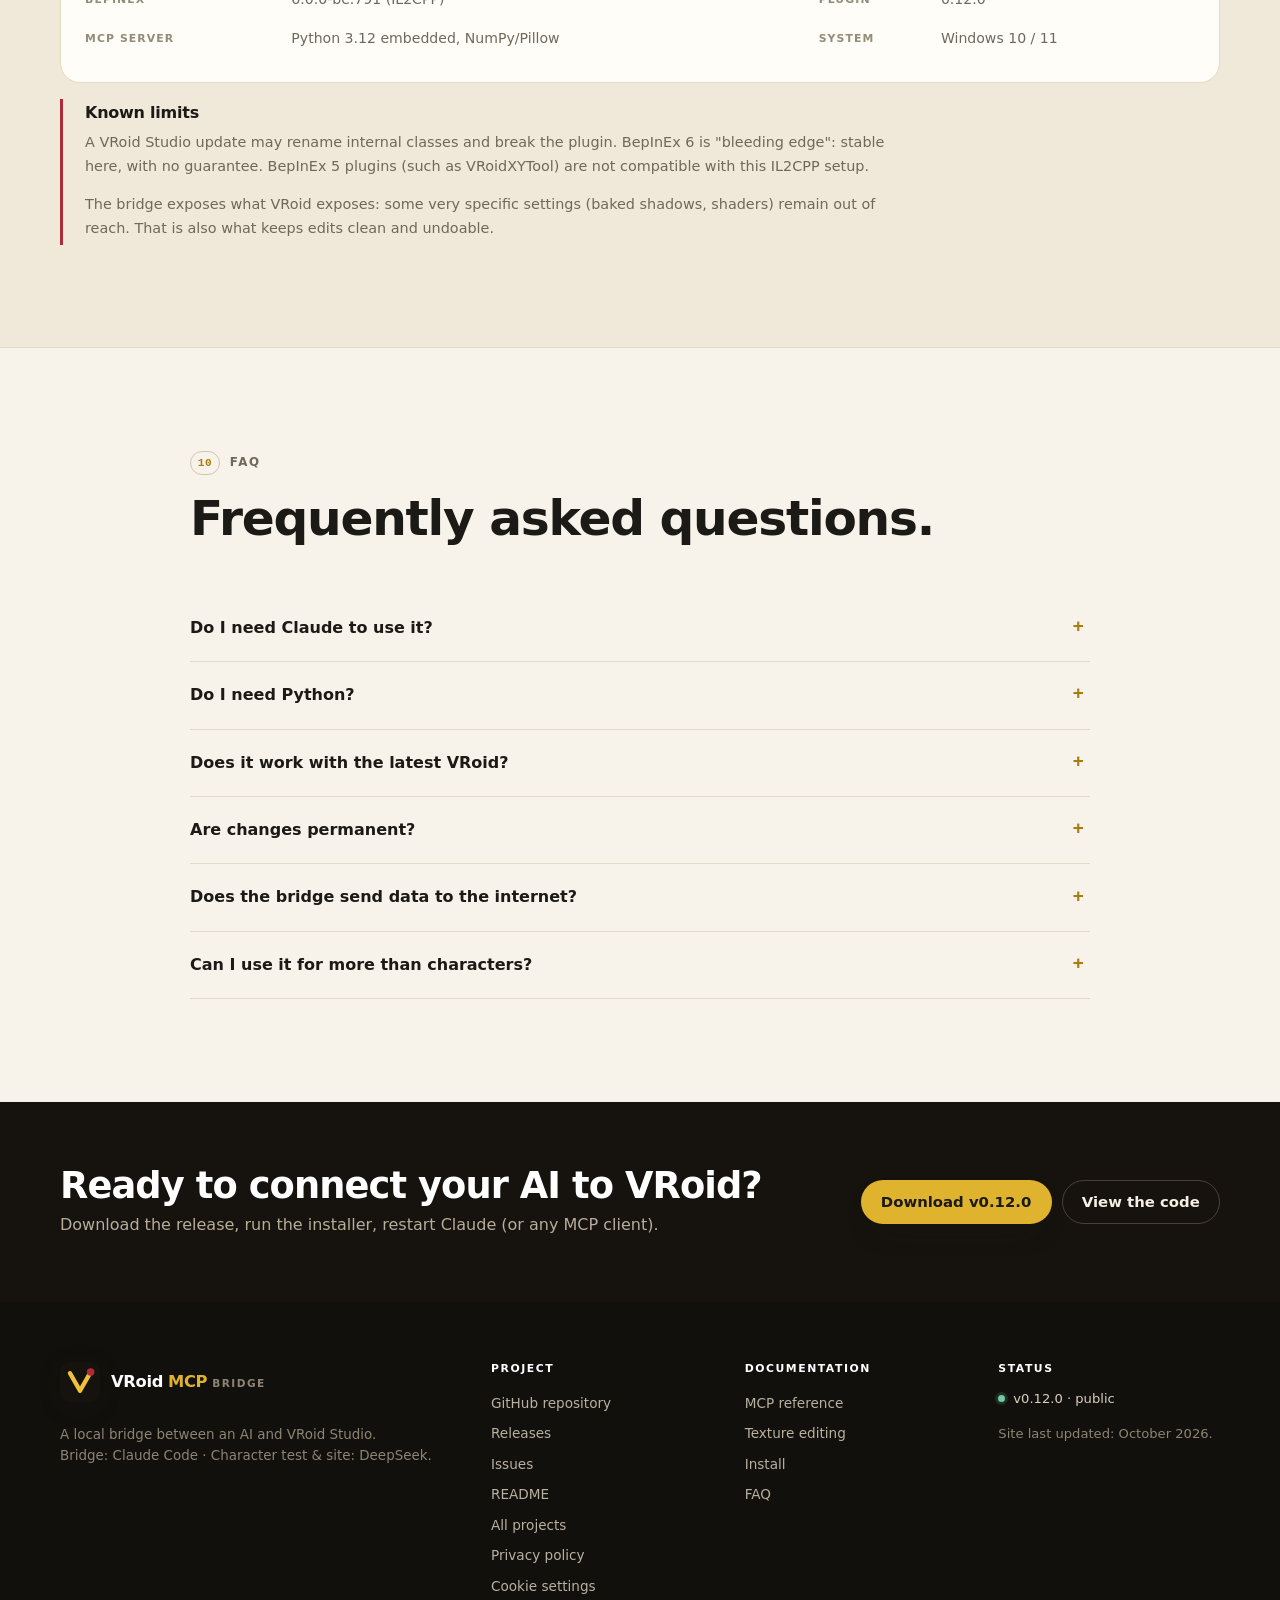
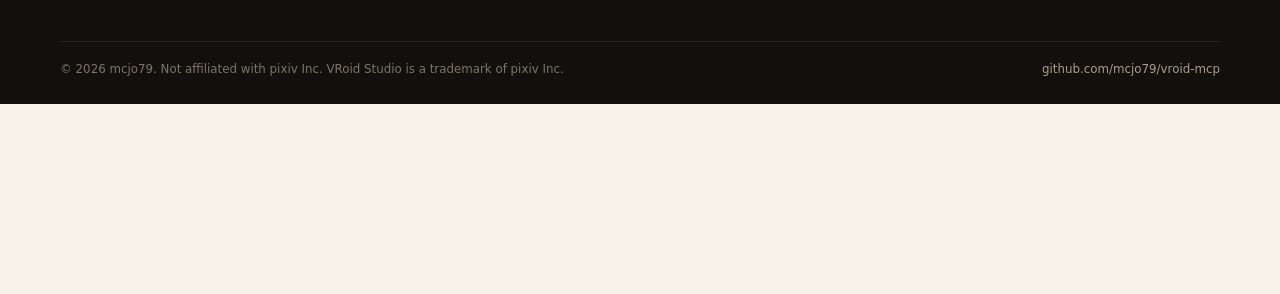
==== commit fb092f06: "Docs et site : installeur 0.12, Python embarque et VRoid 2.16" ====
--- a/website/index.html
+++ b/website/index.html
@@ -123,7 +123,7 @@
       <div class="hero-glow" aria-hidden="true"></div>
       <div class="container hero-grid">
         <div class="hero-copy">
-          <p class="eyebrow"><span class="eyebrow-dot"></span>Open source · Windows · VRoid 2.14</p>
+          <p class="eyebrow"><span class="eyebrow-dot"></span>Open source · Windows · VRoid 2.16</p>
           <h1>Create <span class="hl">VRoid characters</span> in batches.</h1>
           <p class="lede">Build, dress, texture and export VRoid character variants from Claude — without clicking through the editor. Undoable, scriptable, and installed in minutes. Works with Claude Code, Claude Desktop, or any MCP client; no protocol knowledge required.</p>
           <div class="hero-cta">
@@ -132,7 +132,7 @@
           </div>
           <ul class="hero-meta" aria-label="Compatibility">
             <li><span class="status-dot"></span>BepInEx 6 · IL2CPP</li>
-            <li>Python 3.8+ (PATH)</li>
+            <li>Python 3.12 included</li>
             <li>127.0.0.1:7811</li>
           </ul>
         </div>
@@ -566,7 +566,7 @@
       <p class="lede">Clear boundaries: shipped tools, work in progress, and research that is not available yet.</p>
     </header>
     <div class="features">
-<article class="feature" data-reveal><span class="feature-icon" aria-hidden="true">●</span><p class="eyebrow">Now · Shipped</p><p>52 MCP tools, native VRM export, batch operations, minimized/background mode, four-language help.</p></article>
+<article class="feature" data-reveal><span class="feature-icon" aria-hidden="true">●</span><p class="eyebrow">Now · Shipped</p><p>52 MCP tools, native VRM export, batch operations, and a four-language Windows installer with Python 3.12, NumPy, Pillow and DeepSeek Harness support.</p></article>
 <article class="feature" data-reveal><span class="feature-icon" aria-hidden="true">◐</span><p class="eyebrow">Next · In progress</p><p>Clothing texture recipes, batch presets, more examples and documentation.</p></article>
 <article class="feature" data-reveal><span class="feature-icon" aria-hidden="true">○</span><p class="eyebrow">Research · Not shipped</p><p>ComfyUI texture workflows, a specialized LoRA, and community evaluation. Collaboration welcome — no promises yet.</p></article>
     </div>
@@ -578,22 +578,22 @@
         <header class="section-head" data-reveal>
           <p class="eyebrow"><span class="eyebrow-num">08</span>Install</p>
           <h2>Three steps, one installer.</h2>
-          <p class="lede">Windows, VRoid Studio and Python 3.8+ (PATH). The installer takes care of BepInEx 6, the plugin, the MCP server and the Claude configuration.</p>
+          <p class="lede">Windows and VRoid Studio 2.16. Nothing else to install: the setup bundles Python 3.12, NumPy, Pillow, BepInEx 6, the plugin and the MCP server.</p>
         </header>
 
         <div class="install-grid">
           <ol class="install-steps" data-reveal>
             <li>
               <span class="step">1</span>
-              <div><h3>Download the release</h3><p>Get <code>VRoidMcp-Setup-v&lt;version&gt;.exe</code> from GitHub Releases.</p></div>
+              <div><h3>Download the Windows installer</h3><p>Get <code>VRoidMcp-Setup-v&lt;version&gt;.exe</code> from GitHub Releases. The <code>.zip</code> remains the portable fallback.</p></div>
             </li>
             <li>
               <span class="step">2</span>
-              <div><h3>Close VRoid, run the installer</h3><p>Run the setup: a regular Windows installer, no administrator rights, no console. It finds VRoid through Steam, installs BepInEx if needed and copies the plugin.</p></div>
+              <div><h3>Close VRoid and Claude Desktop</h3><p>Run the setup: a regular Windows installer, no administrator rights, no console. Choose Claude Code/Desktop, DeepSeek Harness or a BepInEx reinstall; it finds VRoid through Steam and installs everything.</p></div>
             </li>
             <li>
               <span class="step">3</span>
-              <div><h3>Restart Claude</h3><p>Restart Claude Code or Claude Desktop: the <code>vroid_*</code> tools appear in the session.</p></div>
+              <div><h3>Start VRoid, then your client</h3><p>Start VRoid first (BepInEx adds one to two minutes on the first launch), then restart Claude Code/Desktop or DeepSeek Harness and call <code>vroid_status</code>.</p></div>
             </li>
           </ol>
 
@@ -601,11 +601,11 @@
             <h3 id="prerequisites">Requirements</h3>
             <ul class="check-list">
               <li>Windows 10 / 11</li>
-              <li>VRoid Studio (Steam, Unity 6000.0.62)</li>
-              <li>Python 3.8 or newer</li>
-              <li>numpy and Pillow recommended for textures</li>
+              <li>VRoid Studio 2.16 (Steam)</li>
+              <li>No Python needed — 3.12, NumPy and Pillow are included</li>
+              <li>BepInEx 6, installed by the setup</li>
             </ul>
-            <p class="req-note">The first launch after BepInEx takes one to two extra minutes (interop generation).</p>
+            <p class="req-note"><strong>New in 0.12:</strong> one Windows installer, a bundled Python 3.12 runtime with NumPy/Pillow, DeepSeek Harness in every profile, and VRoid Studio 2.16 support. The first launch after BepInEx takes one to two extra minutes (interop generation).</p>
             <a class="btn btn-primary btn-block" href="https://github.com/mcjo79/vroid-mcp/releases/latest" target="_blank" rel="noopener">Download the latest release</a>
           </aside>
         </div>
@@ -617,8 +617,9 @@
               <li>Finds VRoid in your Steam libraries (otherwise pick its folder with &laquo;&nbsp;Browse&hellip;&nbsp;&raquo;).</li>
               <li>Installs BepInEx 6.0.0-be.791 IL2CPP, verifies the SHA-256, and sets aside a previous version.</li>
               <li>Copies the plugin to <code>BepInEx\plugins\VRoidMcpBridge</code>.</li>
-              <li>Copies the server, tools and documentation to <code>%LOCALAPPDATA%\VRoidMcp</code>.</li>
-              <li>Registers the <code>vroid</code> server in Claude Code and Claude Desktop, after backing up the configuration.</li>
+              <li>Copies the server, Python 3.12, NumPy, Pillow, tools and documentation to <code>%LOCALAPPDATA%\VRoidMcp</code>.</li>
+              <li>Registers the <code>vroid</code> server in Claude Code, Claude Desktop and every DeepSeek Harness profile, after backing up the configuration.</li>
+              <li>Adds VRoid MCP Bridge to Windows <em>Installed apps</em>, with an uninstaller and Start-menu shortcuts.</li>
             </ul>
           </details>
           <details class="info-block">
@@ -627,7 +628,7 @@
           </details>
           <details class="info-block">
             <summary>Security and privacy</summary>
-            <p>The HTTP server only listens on <code>127.0.0.1:7811</code>. No data is sent over the network. The MCP server runs over stdio with no Python dependencies. All changes can be undone in VRoid.</p>
+            <p>The HTTP server only listens on <code>127.0.0.1:7811</code>. No data is sent over the network. The MCP server runs over stdio with its bundled Python 3.12, NumPy and Pillow: no packages are downloaded. All changes can be undone in VRoid.</p>
           </details>
         </div>
       </div>
@@ -663,9 +664,9 @@
           <h3>Validated environment</h3>
           <table>
             <tbody>
-              <tr><th scope="row">VRoid Studio</th><td>2.14.0</td><th scope="row">Unity</th><td>6000.0.62f1</td></tr>
+              <tr><th scope="row">VRoid Studio</th><td>2.16.0</td><th scope="row">Unity</th><td>6000.0.62f1</td></tr>
               <tr><th scope="row">BepInEx</th><td>6.0.0-be.791 (IL2CPP)</td><th scope="row">Plugin</th><td>0.12.0</td></tr>
-              <tr><th scope="row">MCP server</th><td>Python 3.8+ (PATH), stdlib</td><th scope="row">System</th><td>Windows 10 / 11</td></tr>
+              <tr><th scope="row">MCP server</th><td>Python 3.12 embedded, NumPy/Pillow</td><th scope="row">System</th><td>Windows 10 / 11</td></tr>
             </tbody>
           </table>
         </div>
@@ -691,8 +692,12 @@
             <p>No. The server speaks MCP over stdio: Claude Code and Claude Desktop are configured by the installer, but any compatible MCP client — including DeepSeek — can launch <code>vroid_mcp.py</code> and call the tools.</p>
           </details>
           <details>
+            <summary>Do I need Python?</summary>
+            <p>No. The installer includes Python 3.12, NumPy and Pillow under <code>%LOCALAPPDATA%\VRoidMcp\python</code>. Nothing is added to PATH and no <code>pip</code> install is needed.</p>
+          </details>
+          <details>
             <summary>Does it work with the latest VRoid?</summary>
-            <p>The bridge is validated with VRoid Studio 2.14.0 (Unity 6000.0.62). An update may rename internal classes; in that case the dump has to be redone and the plugin adjusted.</p>
+            <p>The bridge is validated with VRoid Studio 2.16.0 (Unity 6000.0.62). An update may rename internal classes; in that case the dump has to be redone and the plugin adjusted.</p>
           </details>
           <details>
             <summary>Are changes permanent?</summary>
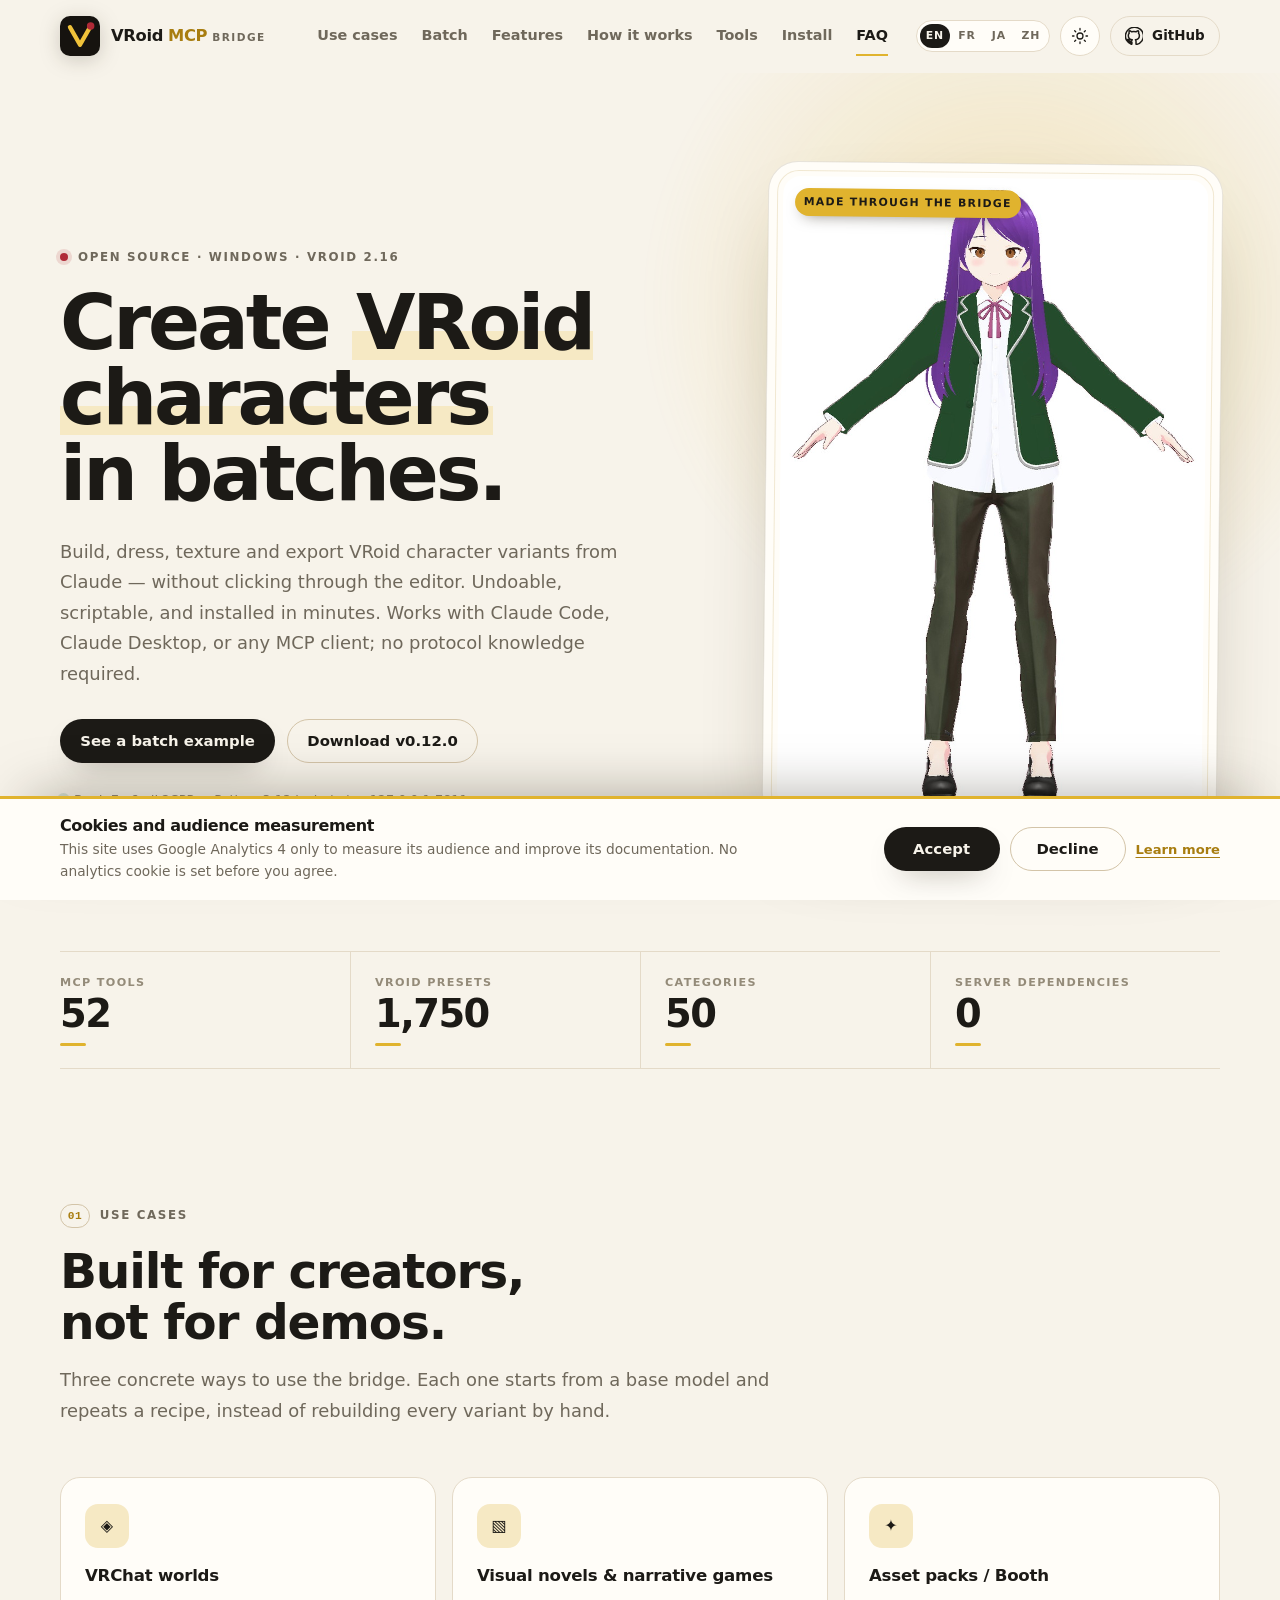
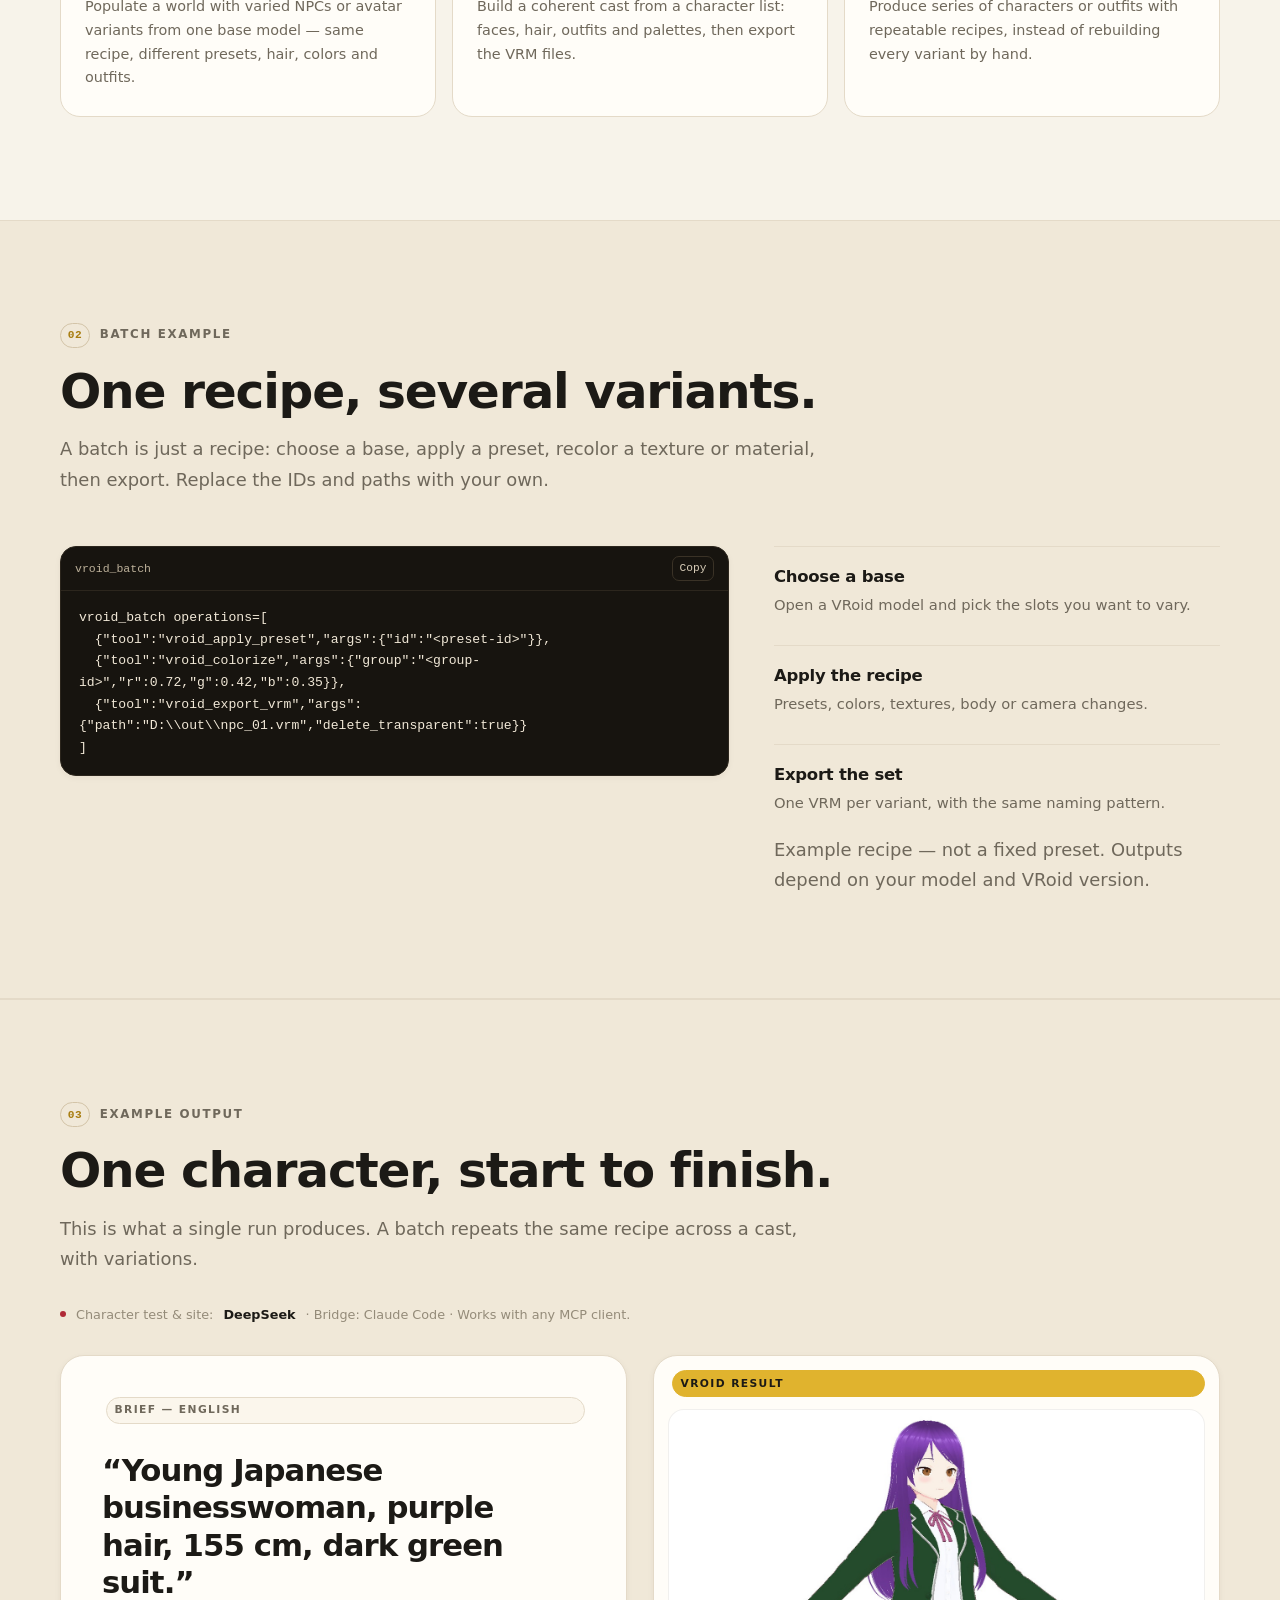
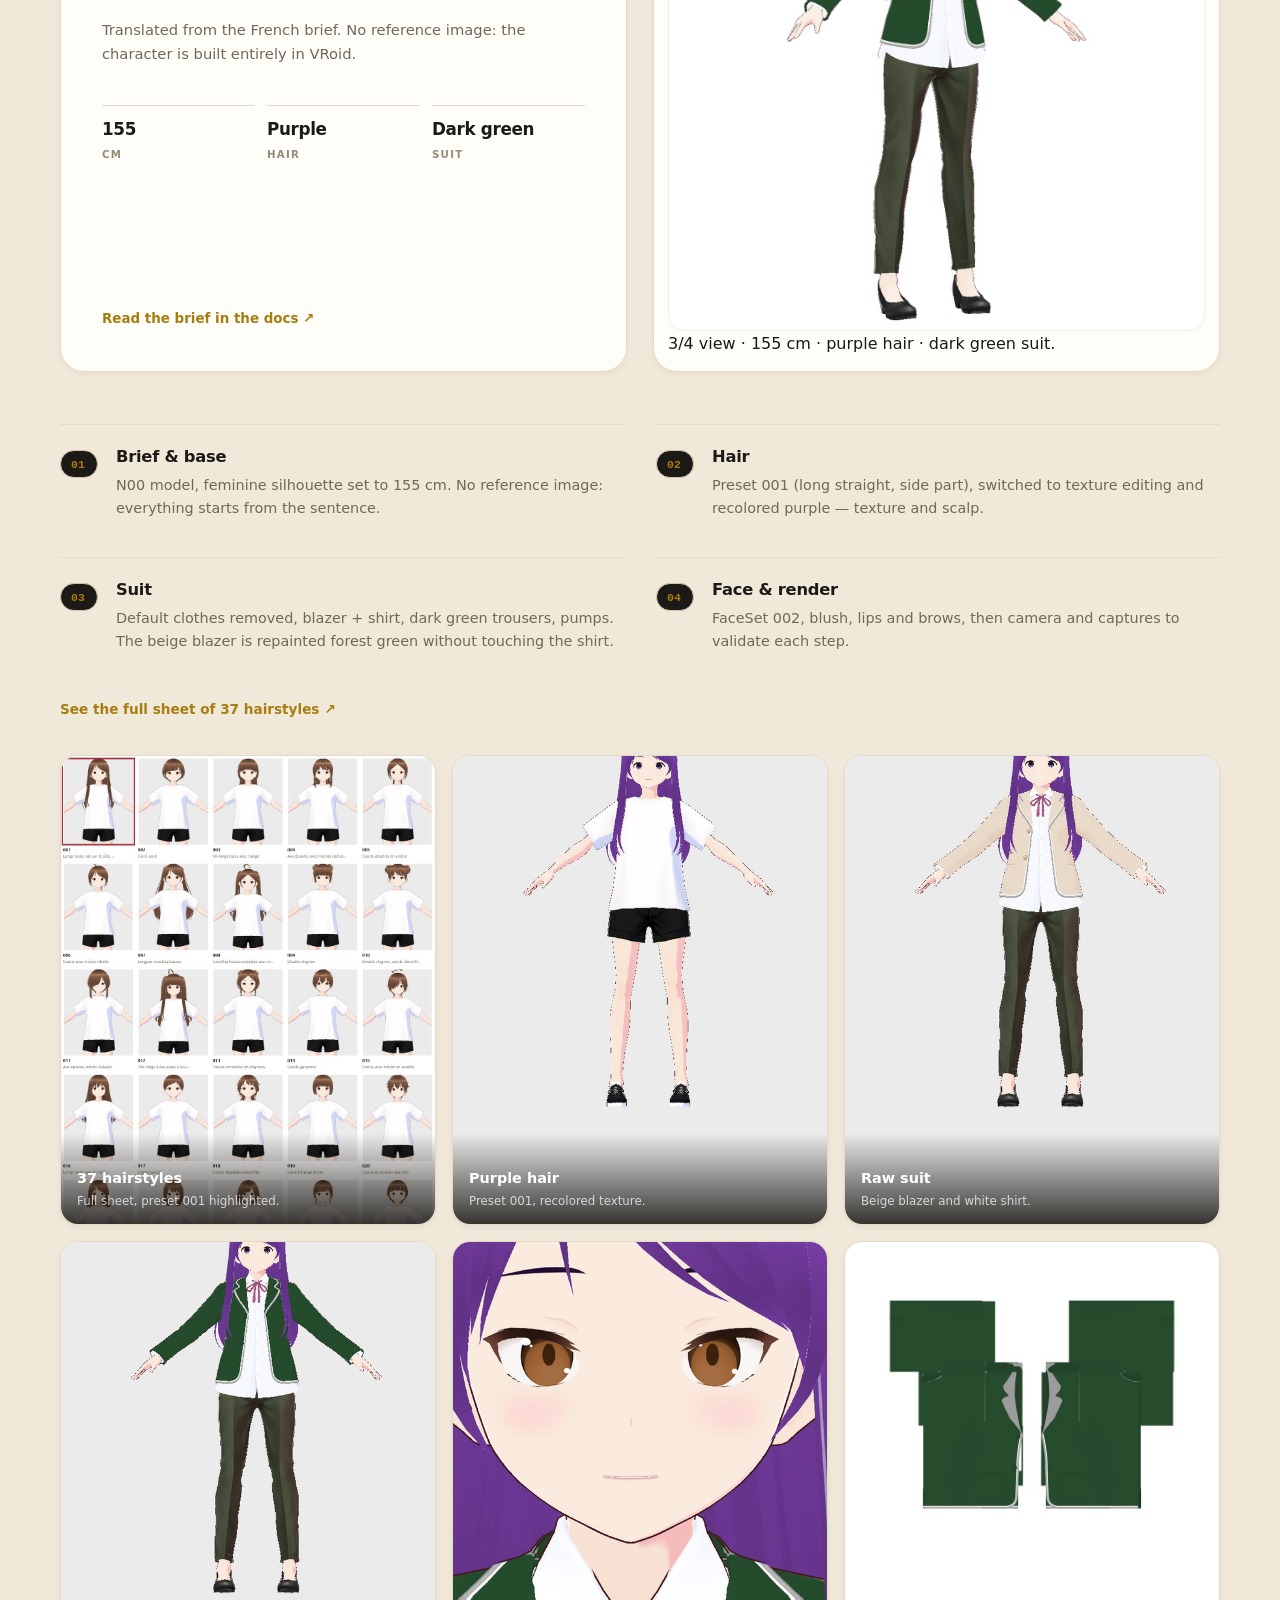
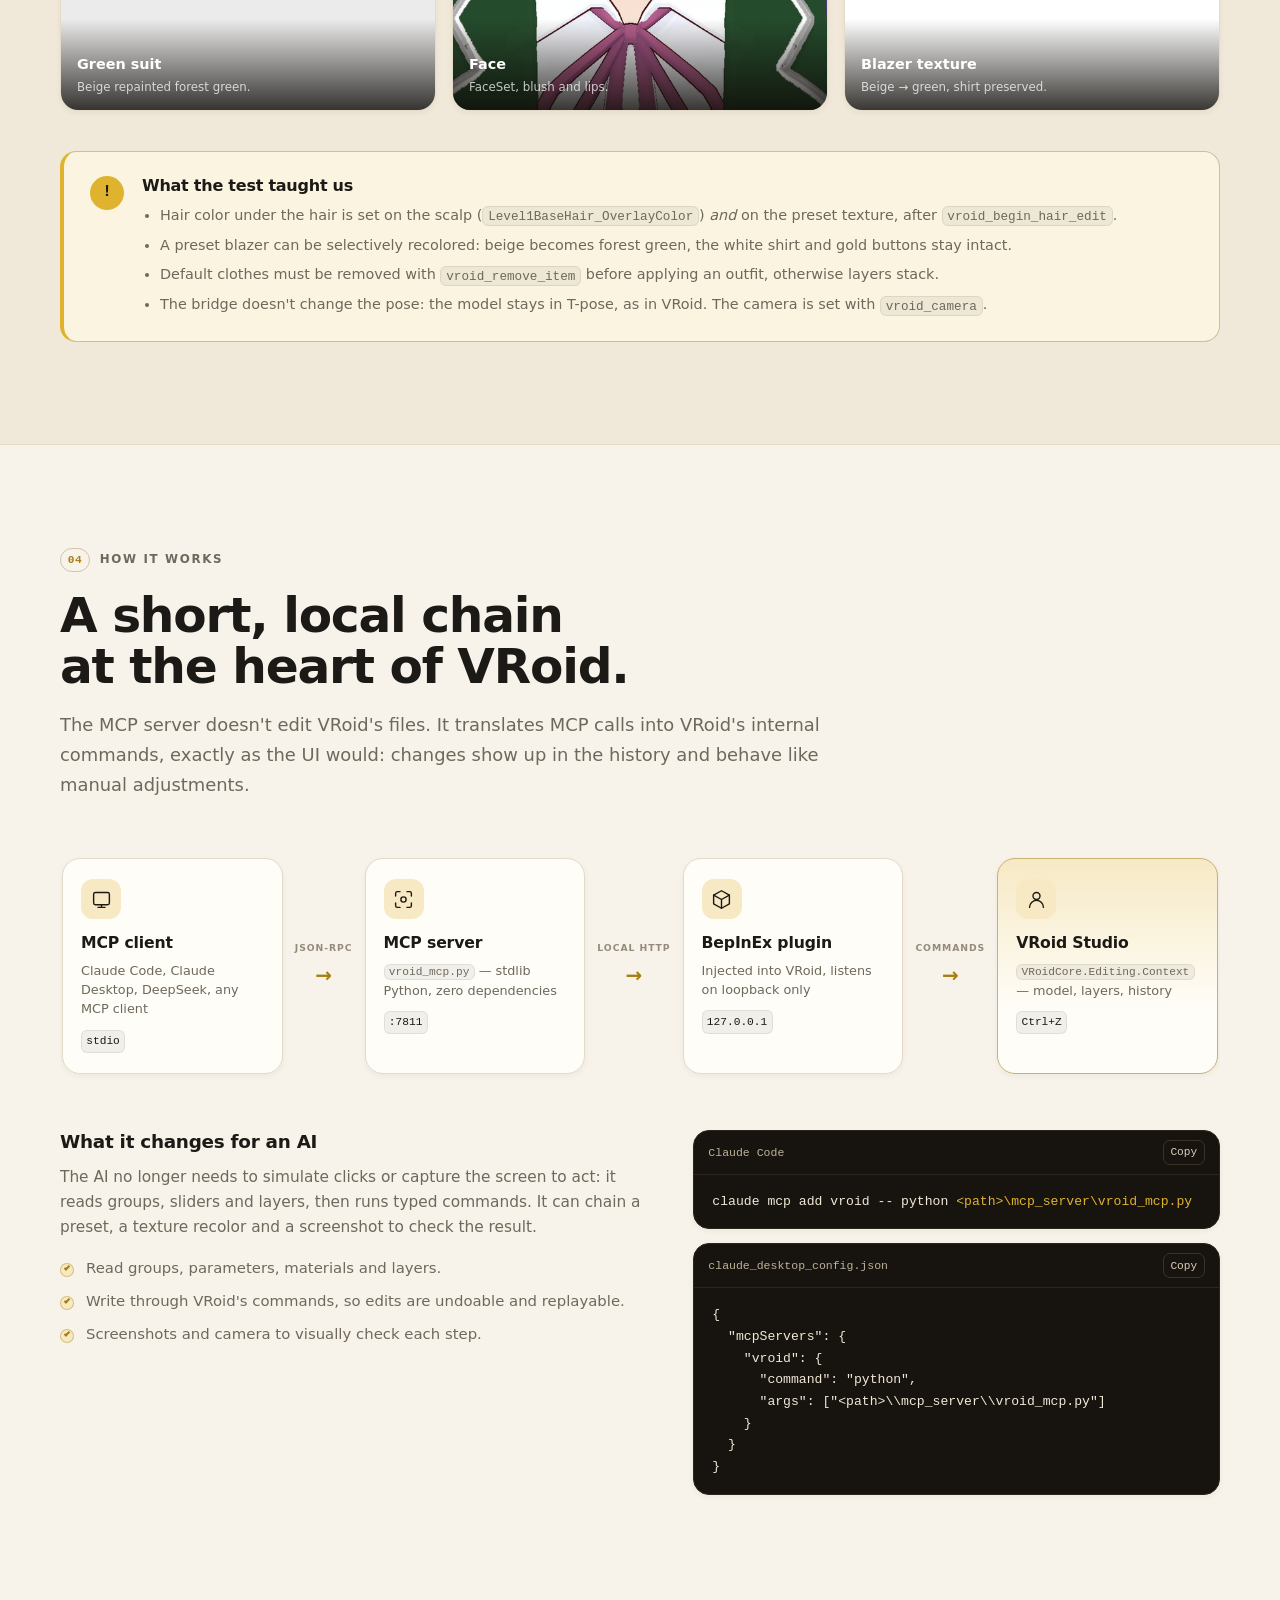
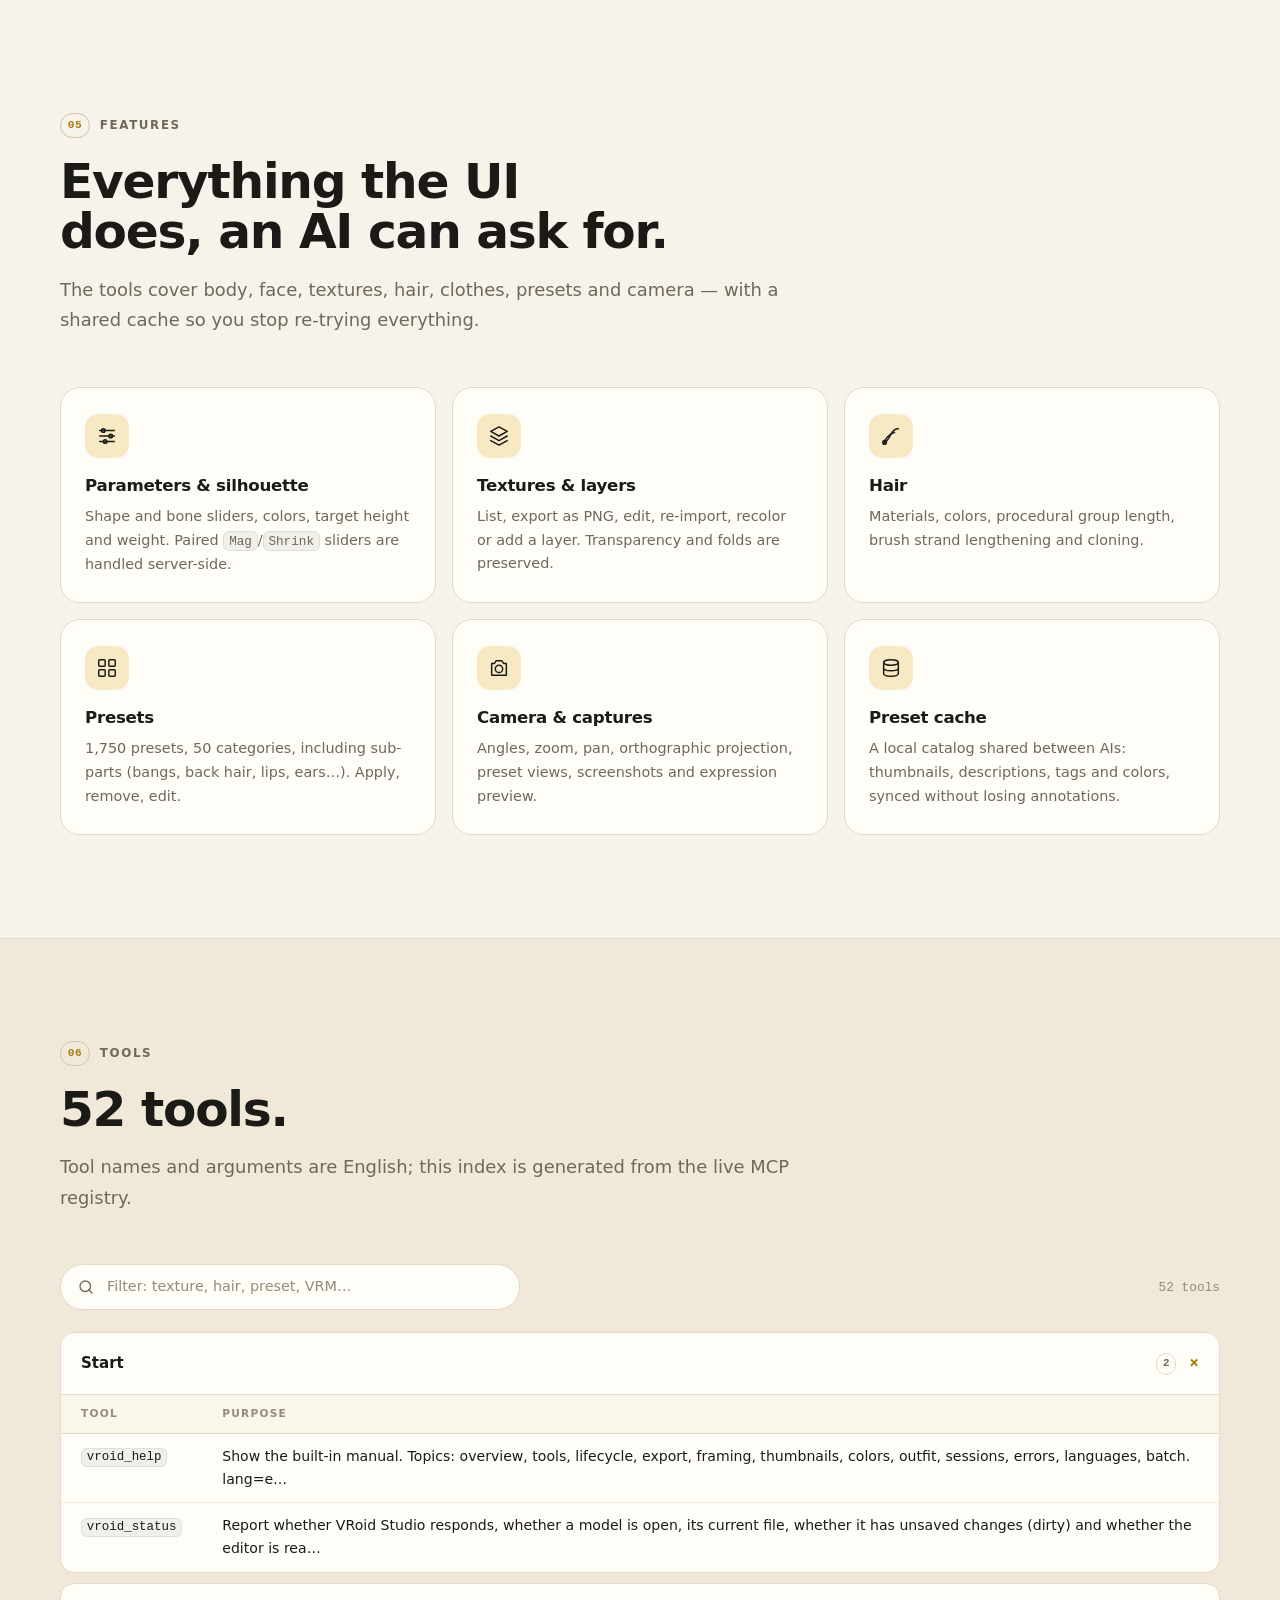
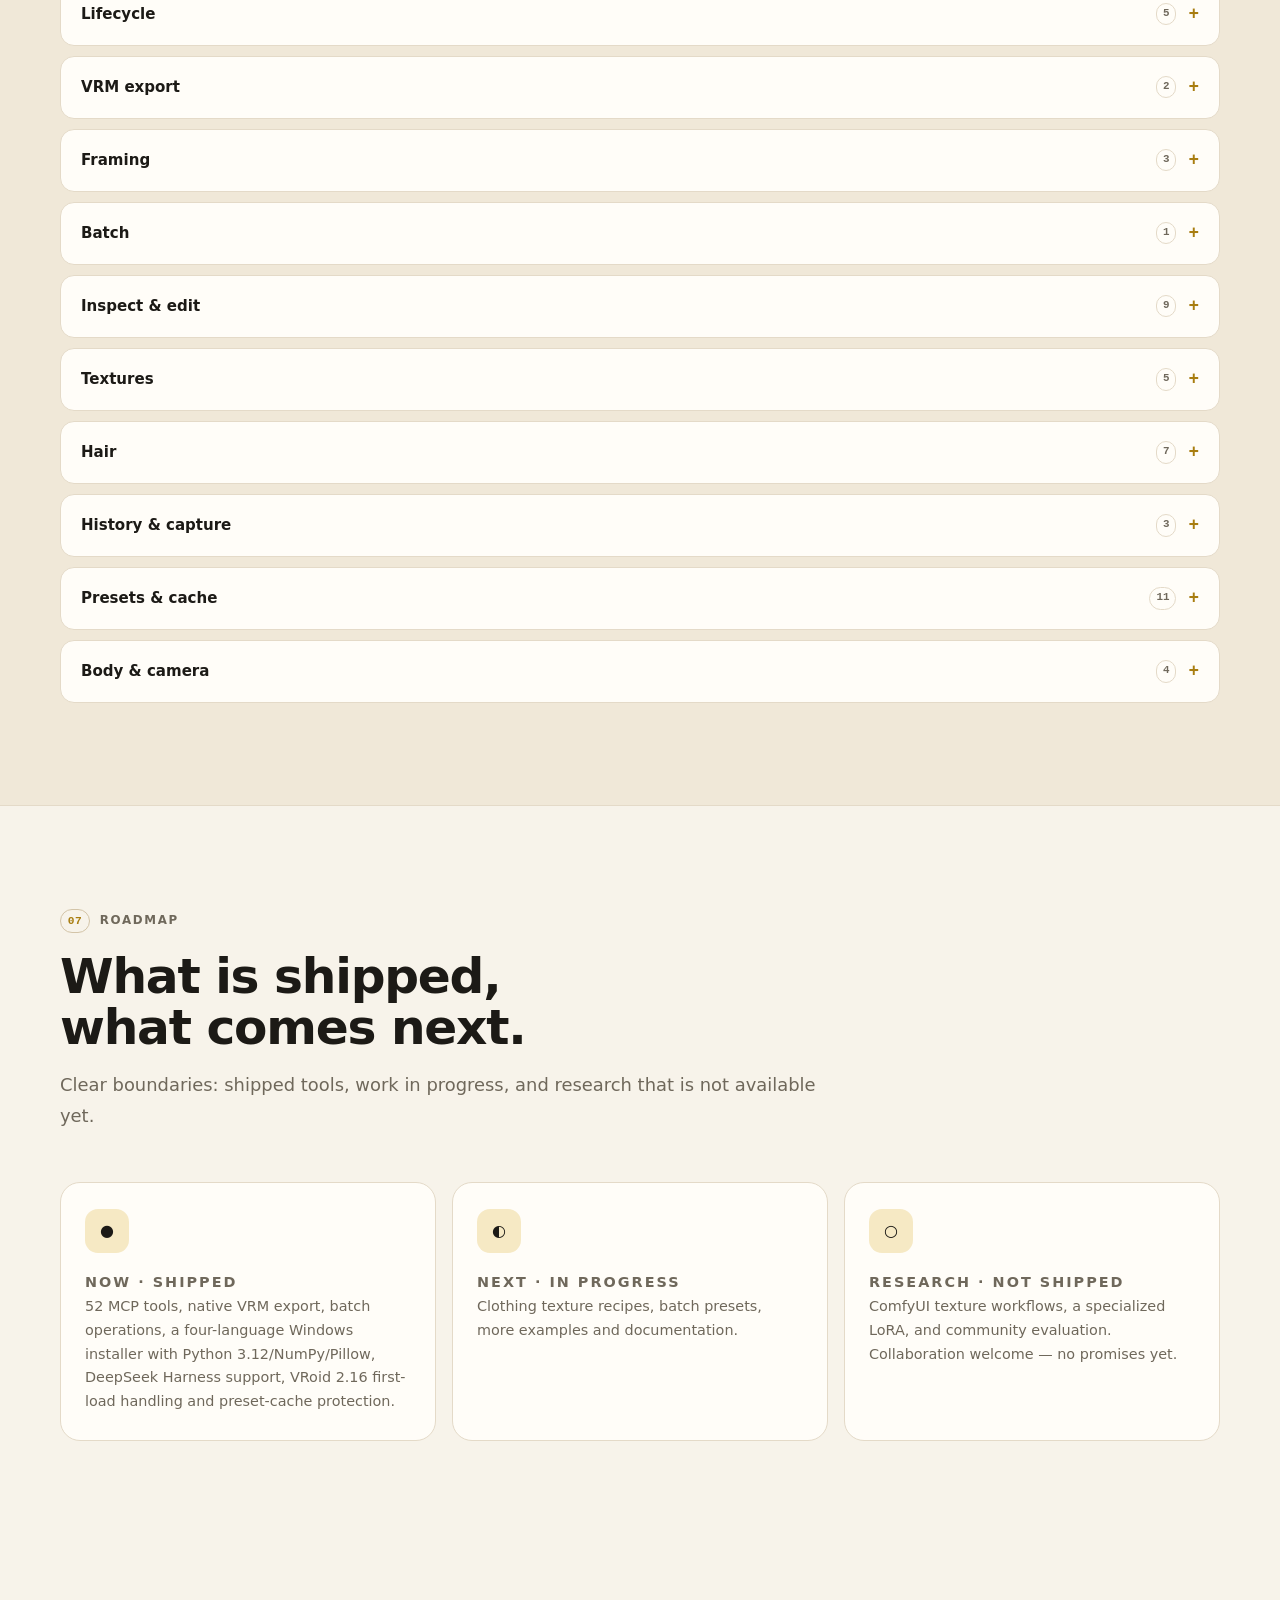
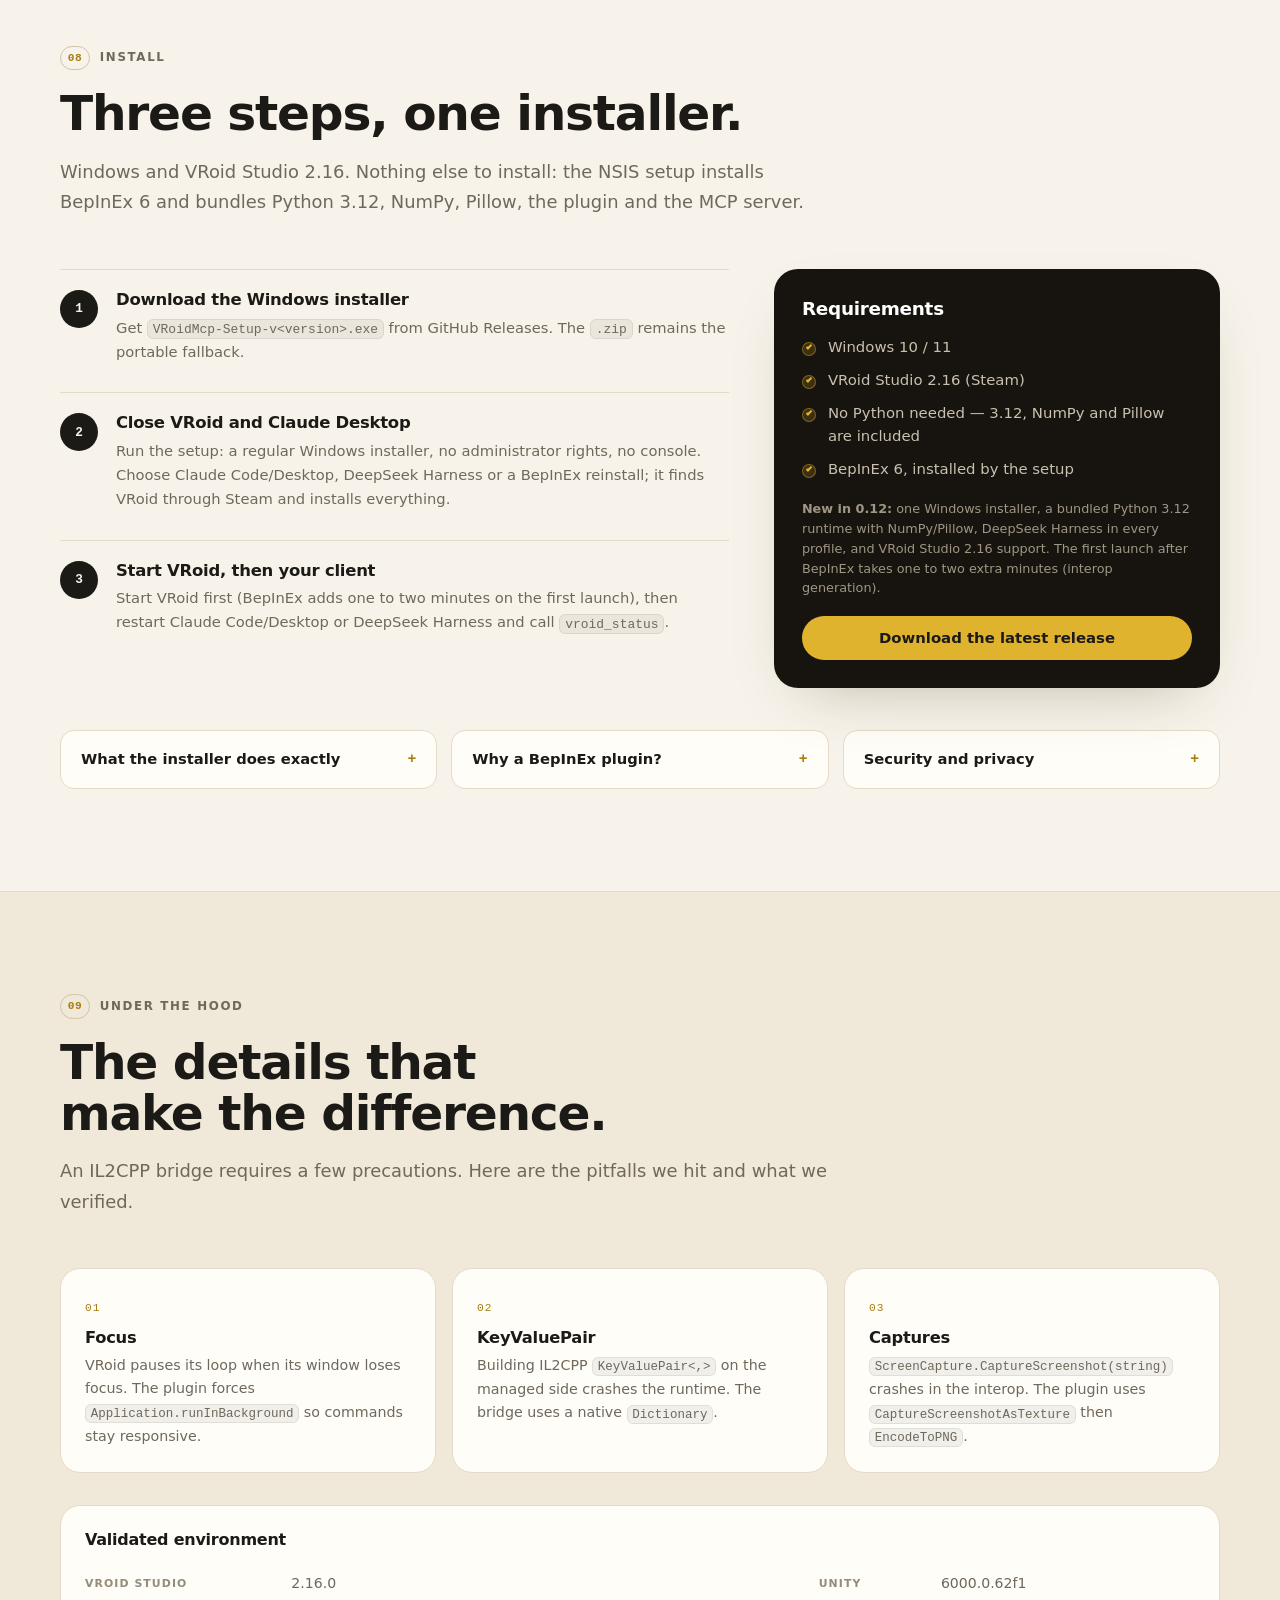
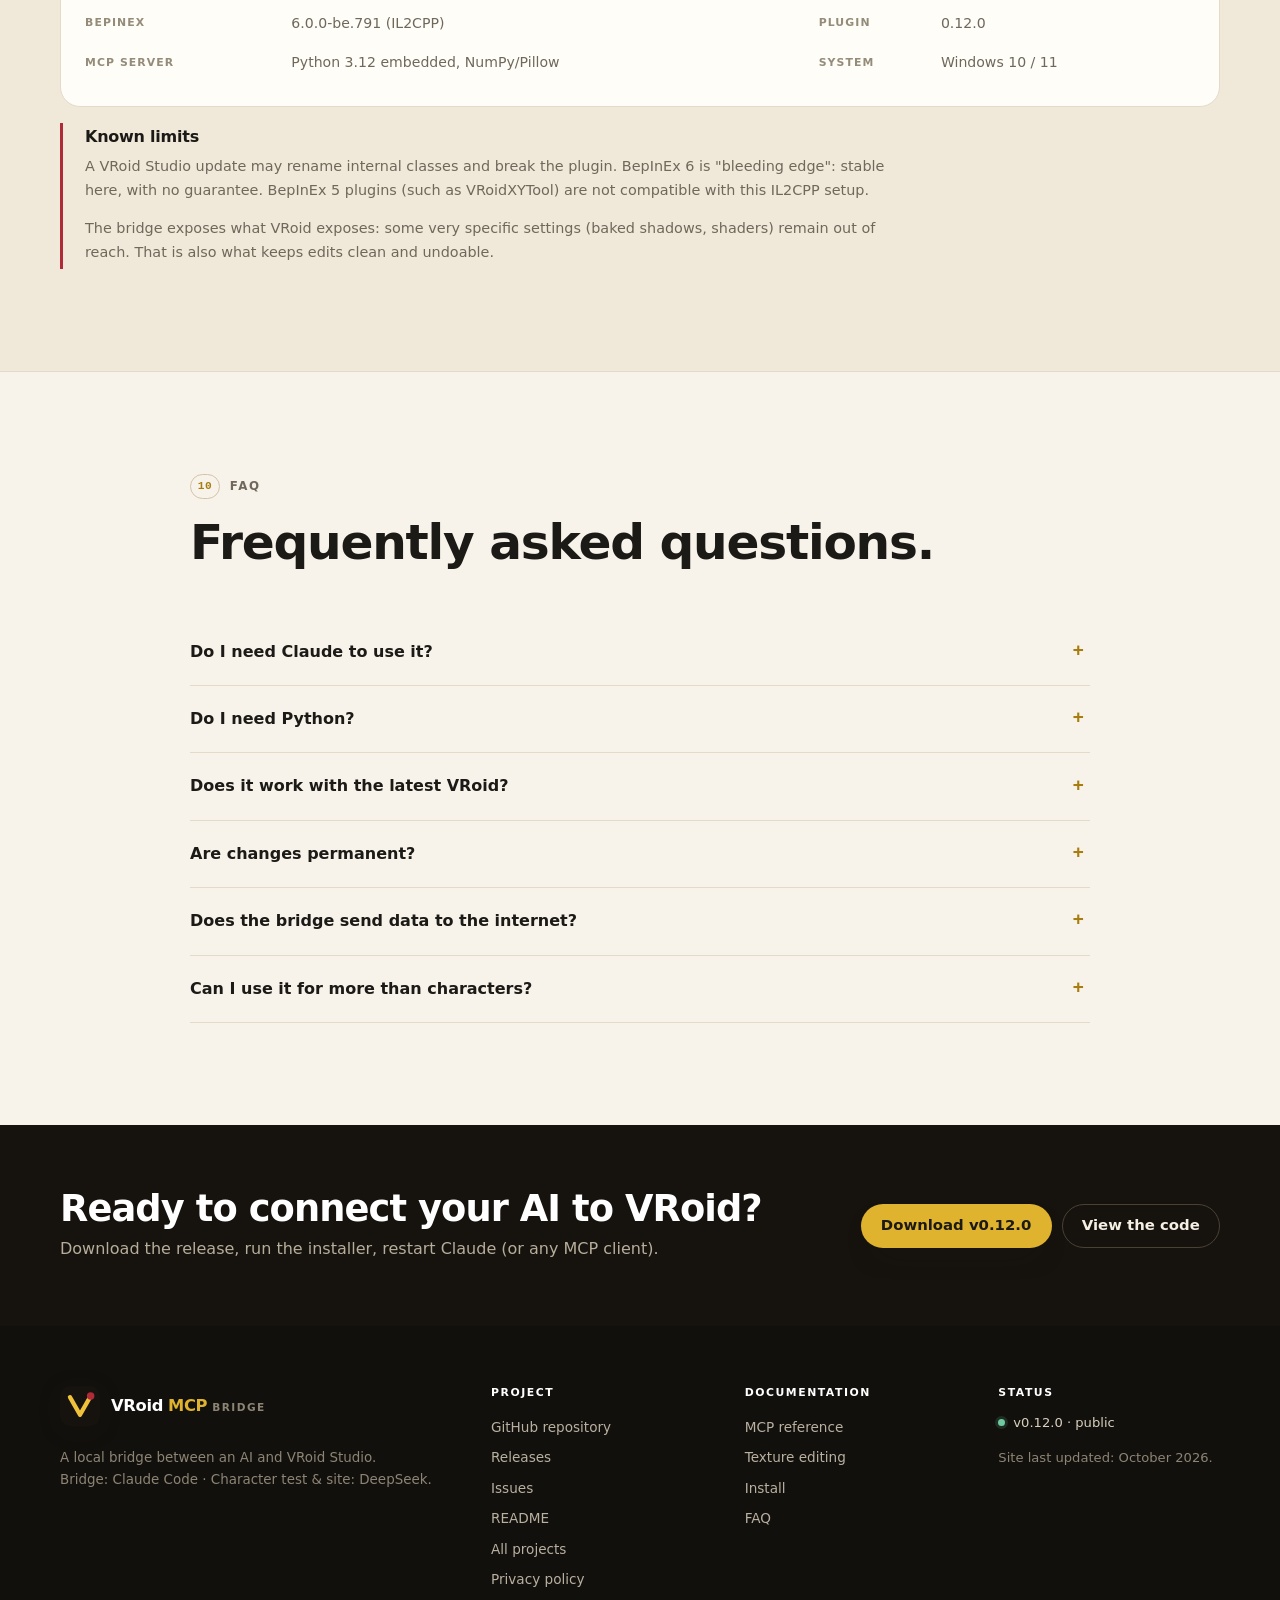
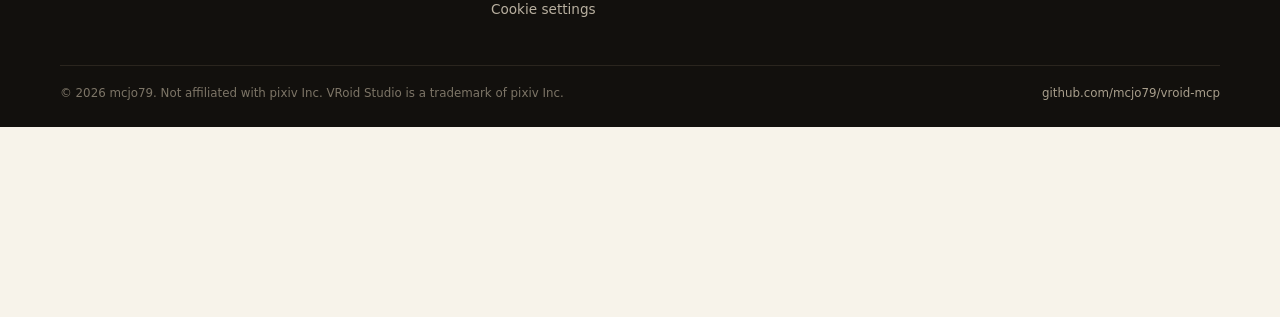
==== commit b56ee449: "Site : precisions instalateur NSIS et fiabilite 0.12" ====
--- a/website/index.html
+++ b/website/index.html
@@ -566,7 +566,7 @@
       <p class="lede">Clear boundaries: shipped tools, work in progress, and research that is not available yet.</p>
     </header>
     <div class="features">
-<article class="feature" data-reveal><span class="feature-icon" aria-hidden="true">●</span><p class="eyebrow">Now · Shipped</p><p>52 MCP tools, native VRM export, batch operations, and a four-language Windows installer with Python 3.12, NumPy, Pillow and DeepSeek Harness support.</p></article>
+<article class="feature" data-reveal><span class="feature-icon" aria-hidden="true">●</span><p class="eyebrow">Now · Shipped</p><p>52 MCP tools, native VRM export, batch operations, a four-language Windows installer with Python 3.12/NumPy/Pillow, DeepSeek Harness support, VRoid 2.16 first-load handling and preset-cache protection.</p></article>
 <article class="feature" data-reveal><span class="feature-icon" aria-hidden="true">◐</span><p class="eyebrow">Next · In progress</p><p>Clothing texture recipes, batch presets, more examples and documentation.</p></article>
 <article class="feature" data-reveal><span class="feature-icon" aria-hidden="true">○</span><p class="eyebrow">Research · Not shipped</p><p>ComfyUI texture workflows, a specialized LoRA, and community evaluation. Collaboration welcome — no promises yet.</p></article>
     </div>
@@ -578,7 +578,7 @@
         <header class="section-head" data-reveal>
           <p class="eyebrow"><span class="eyebrow-num">08</span>Install</p>
           <h2>Three steps, one installer.</h2>
-          <p class="lede">Windows and VRoid Studio 2.16. Nothing else to install: the setup bundles Python 3.12, NumPy, Pillow, BepInEx 6, the plugin and the MCP server.</p>
+          <p class="lede">Windows and VRoid Studio 2.16. Nothing else to install: the NSIS setup installs BepInEx 6 and bundles Python 3.12, NumPy, Pillow, the plugin and the MCP server.</p>
         </header>
 
         <div class="install-grid">
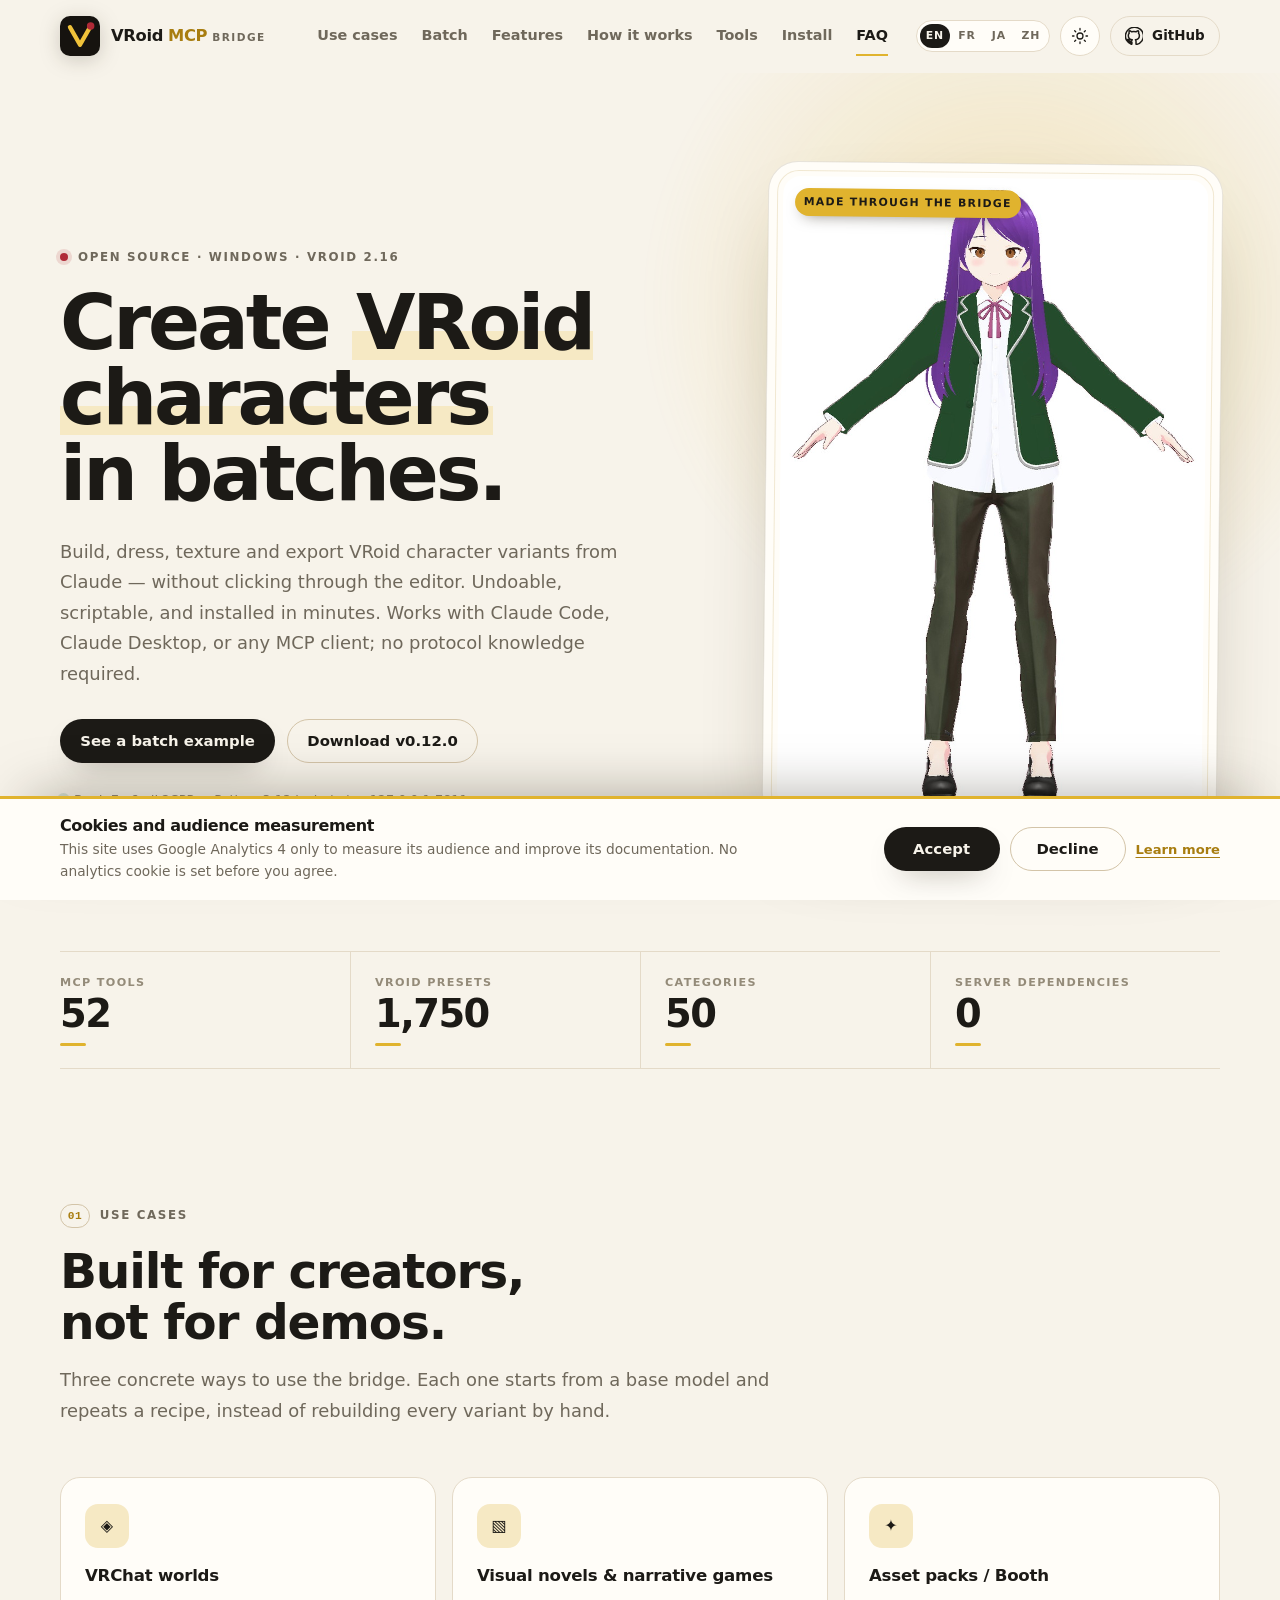
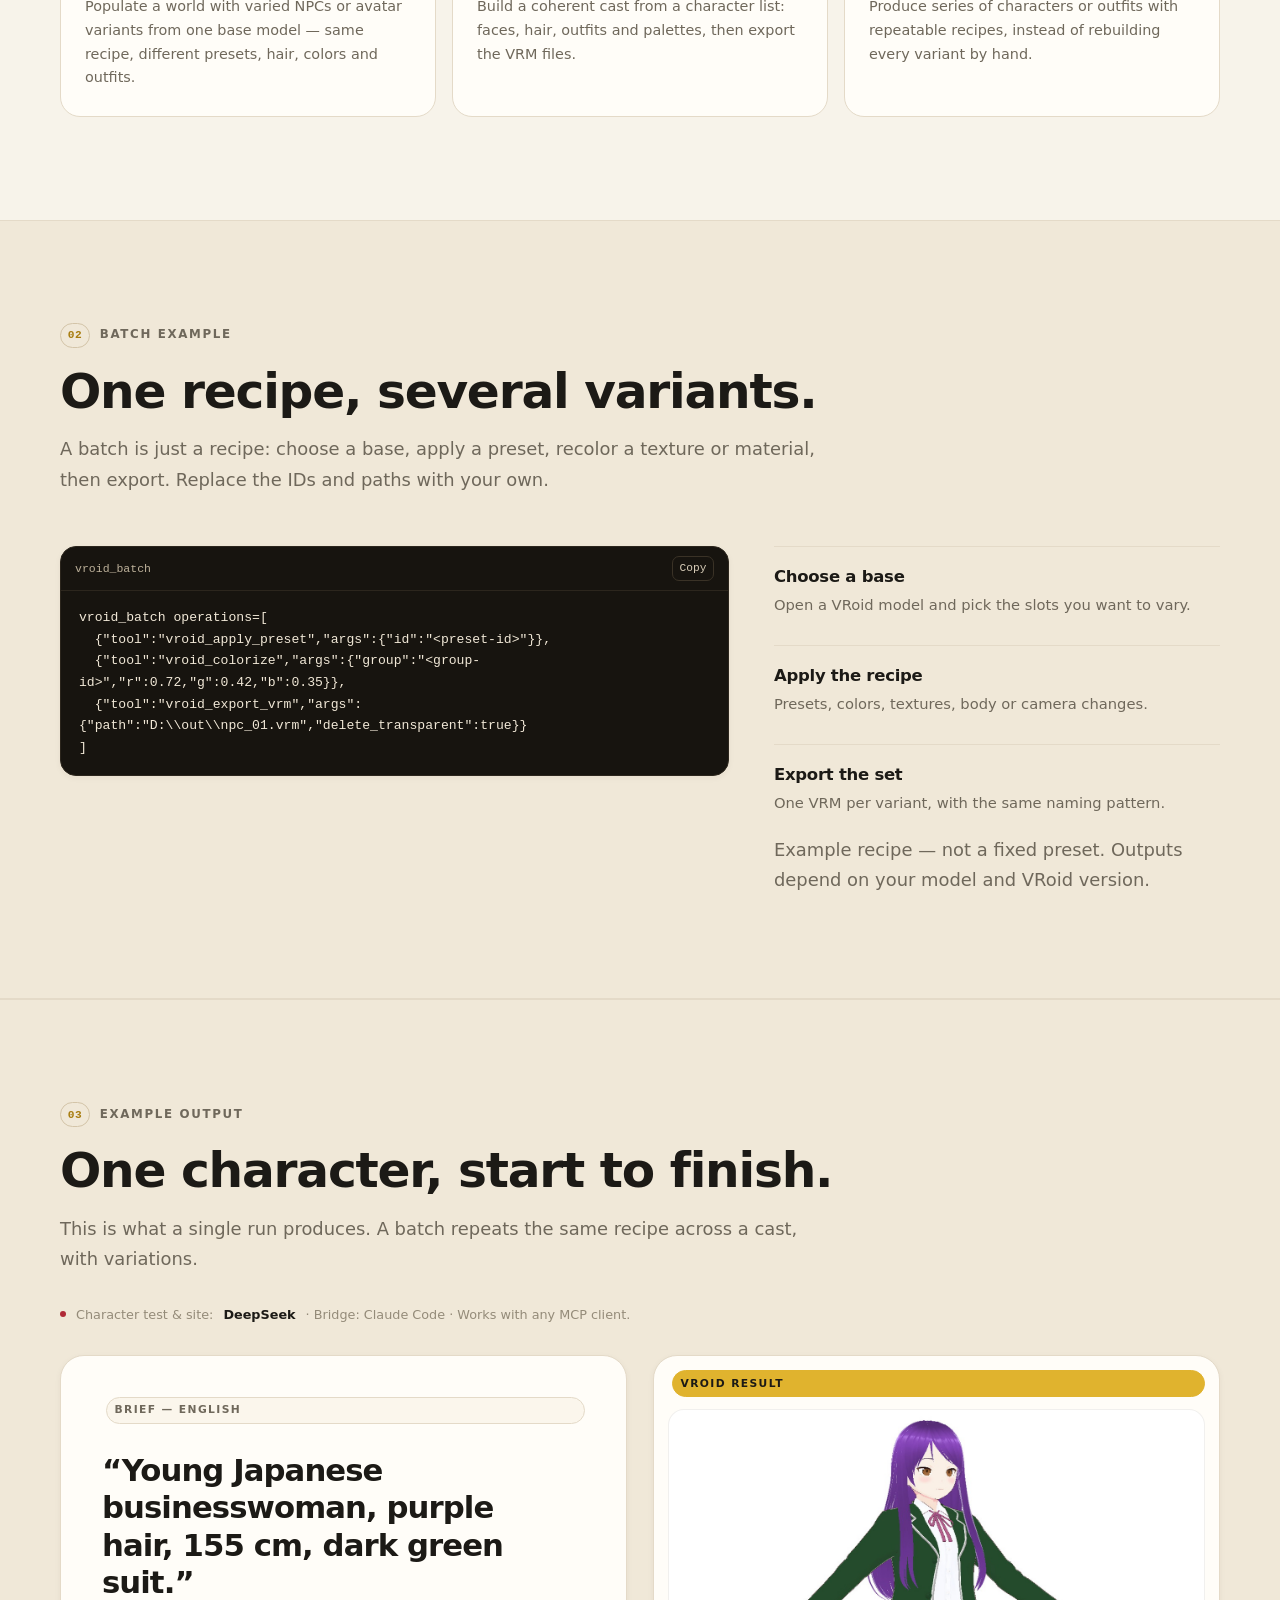
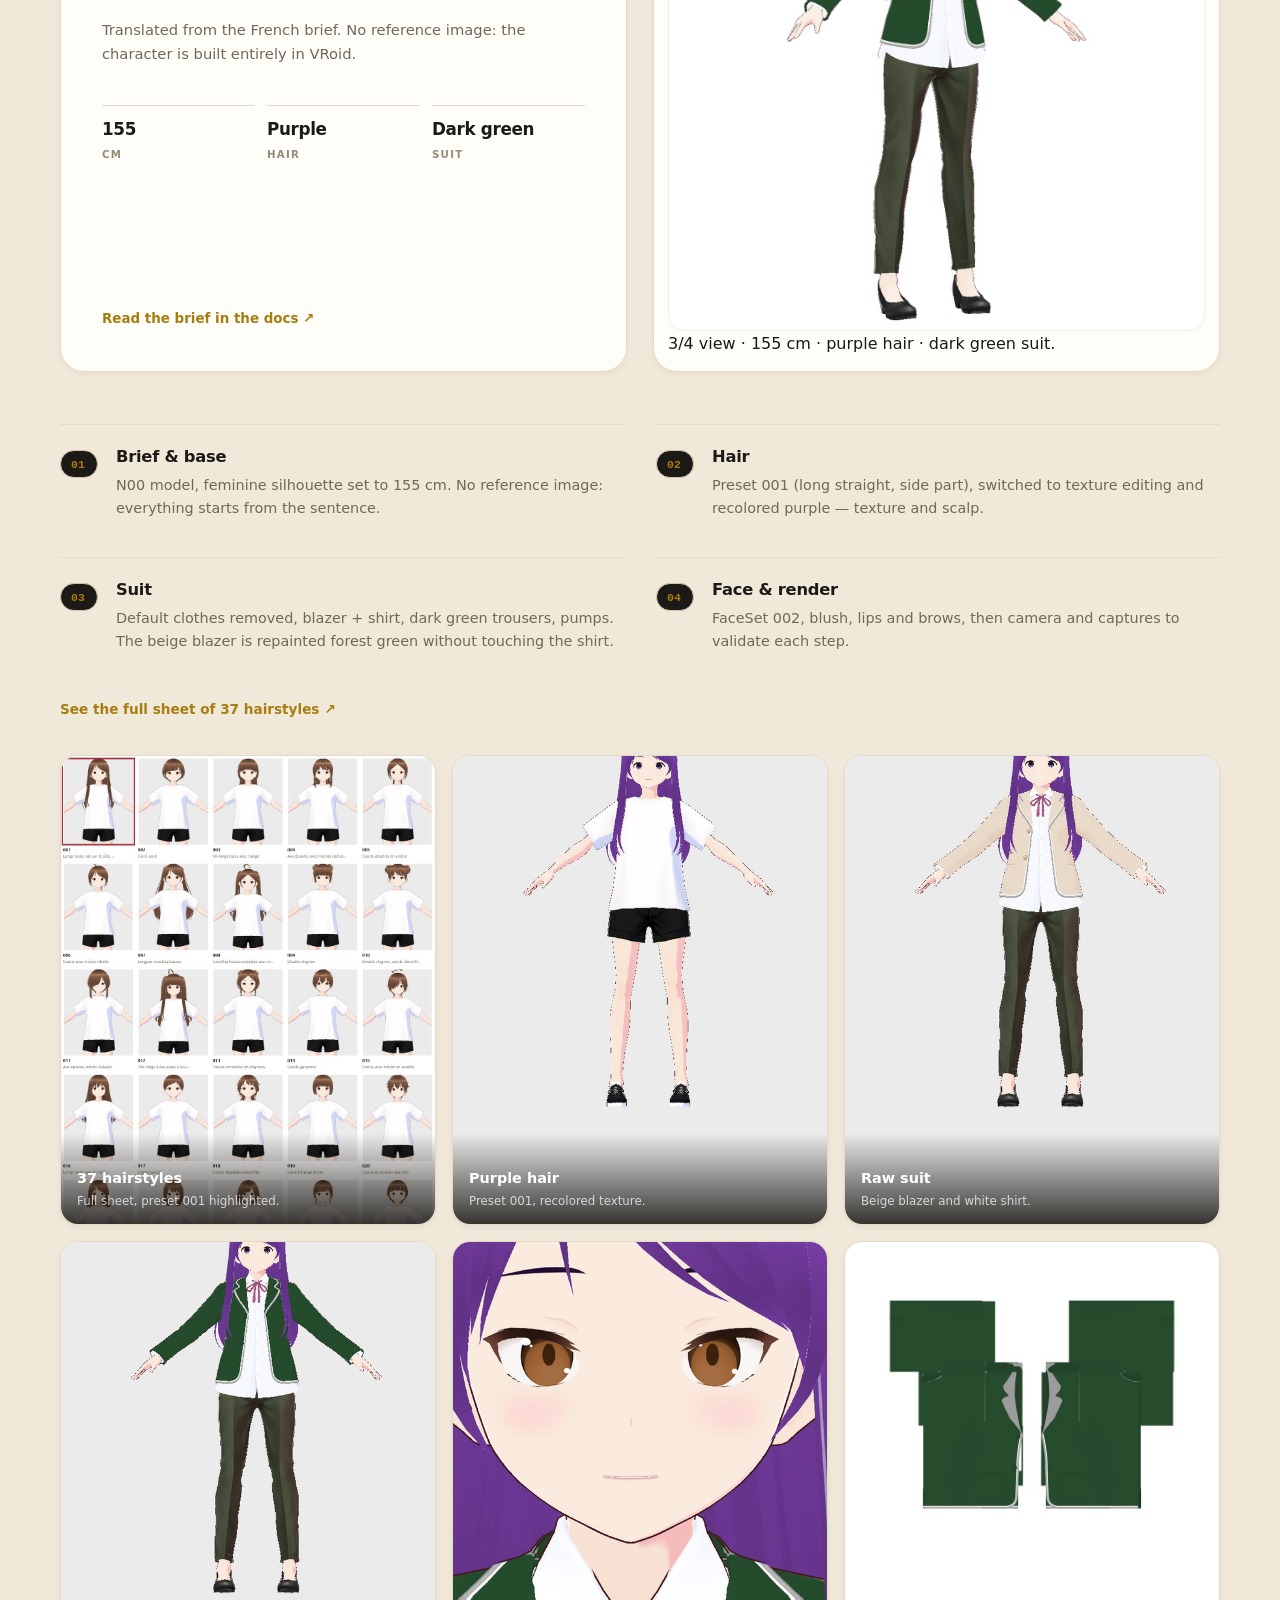
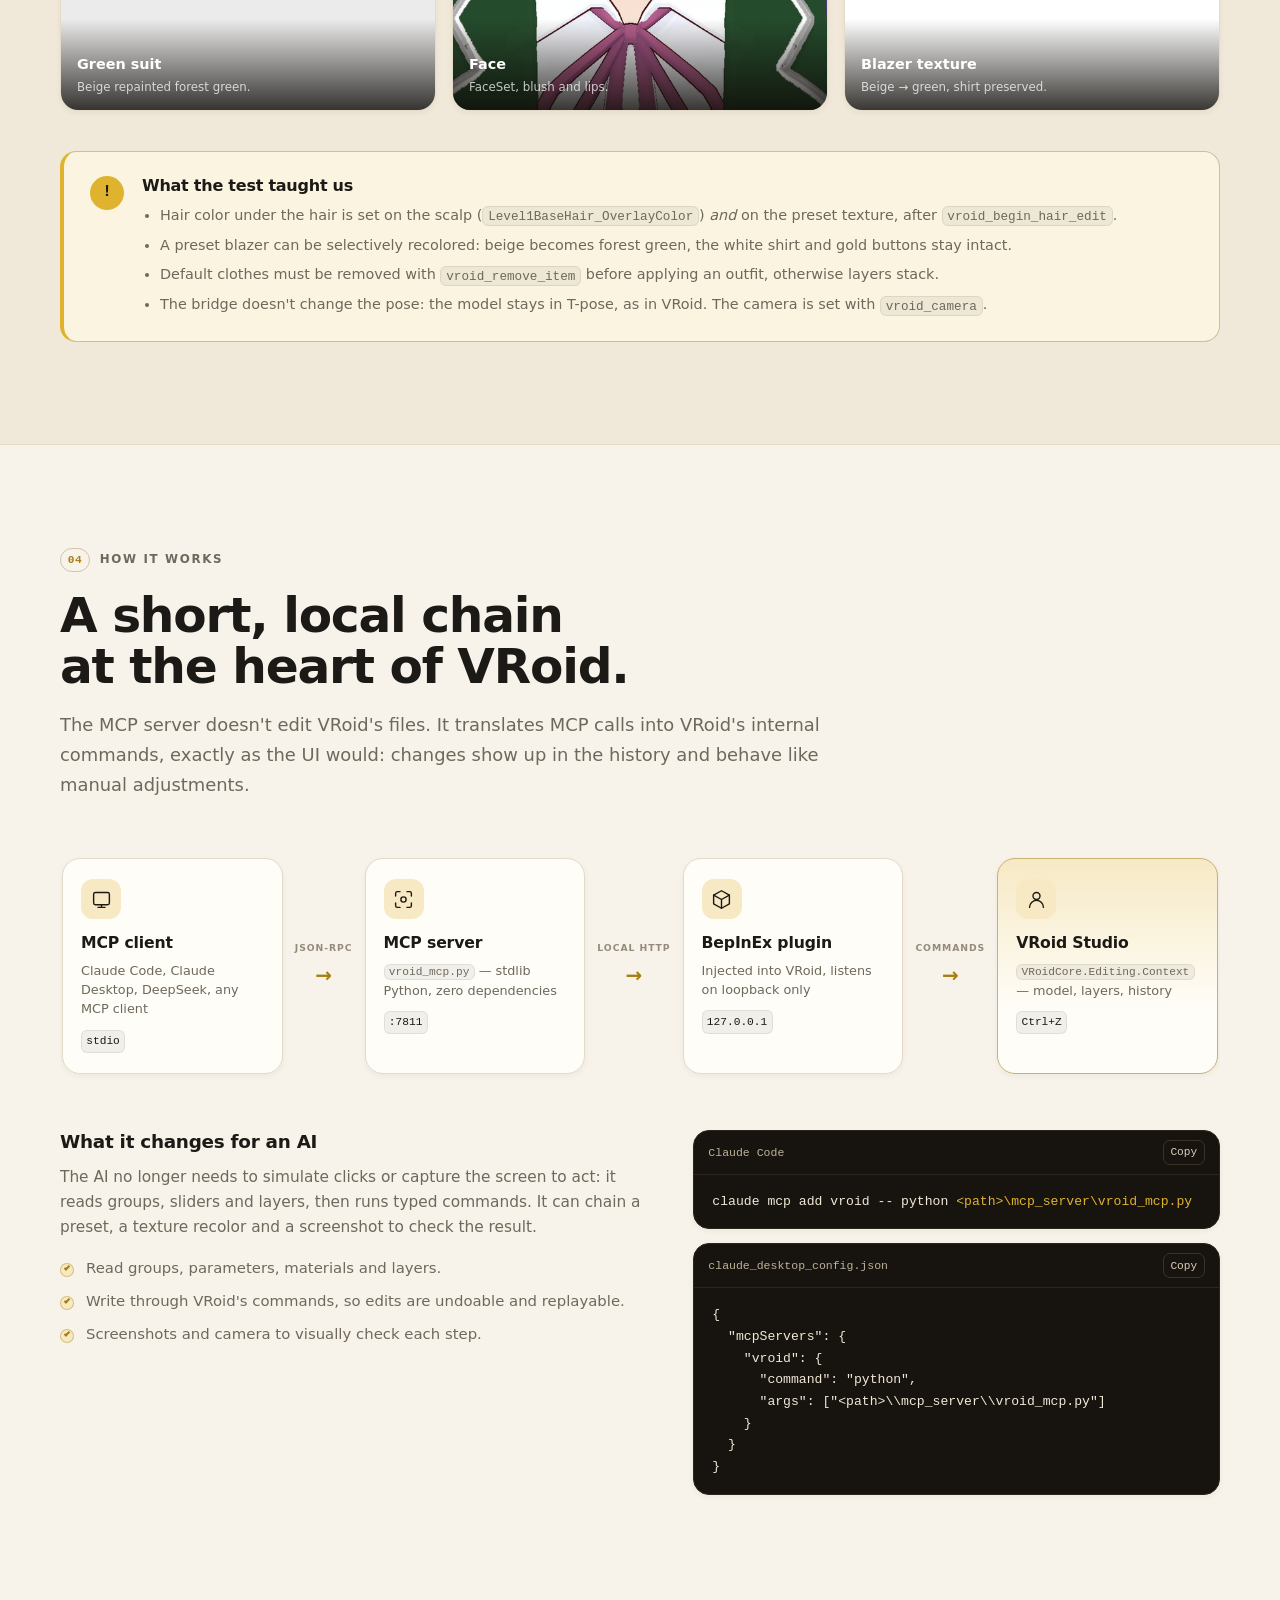
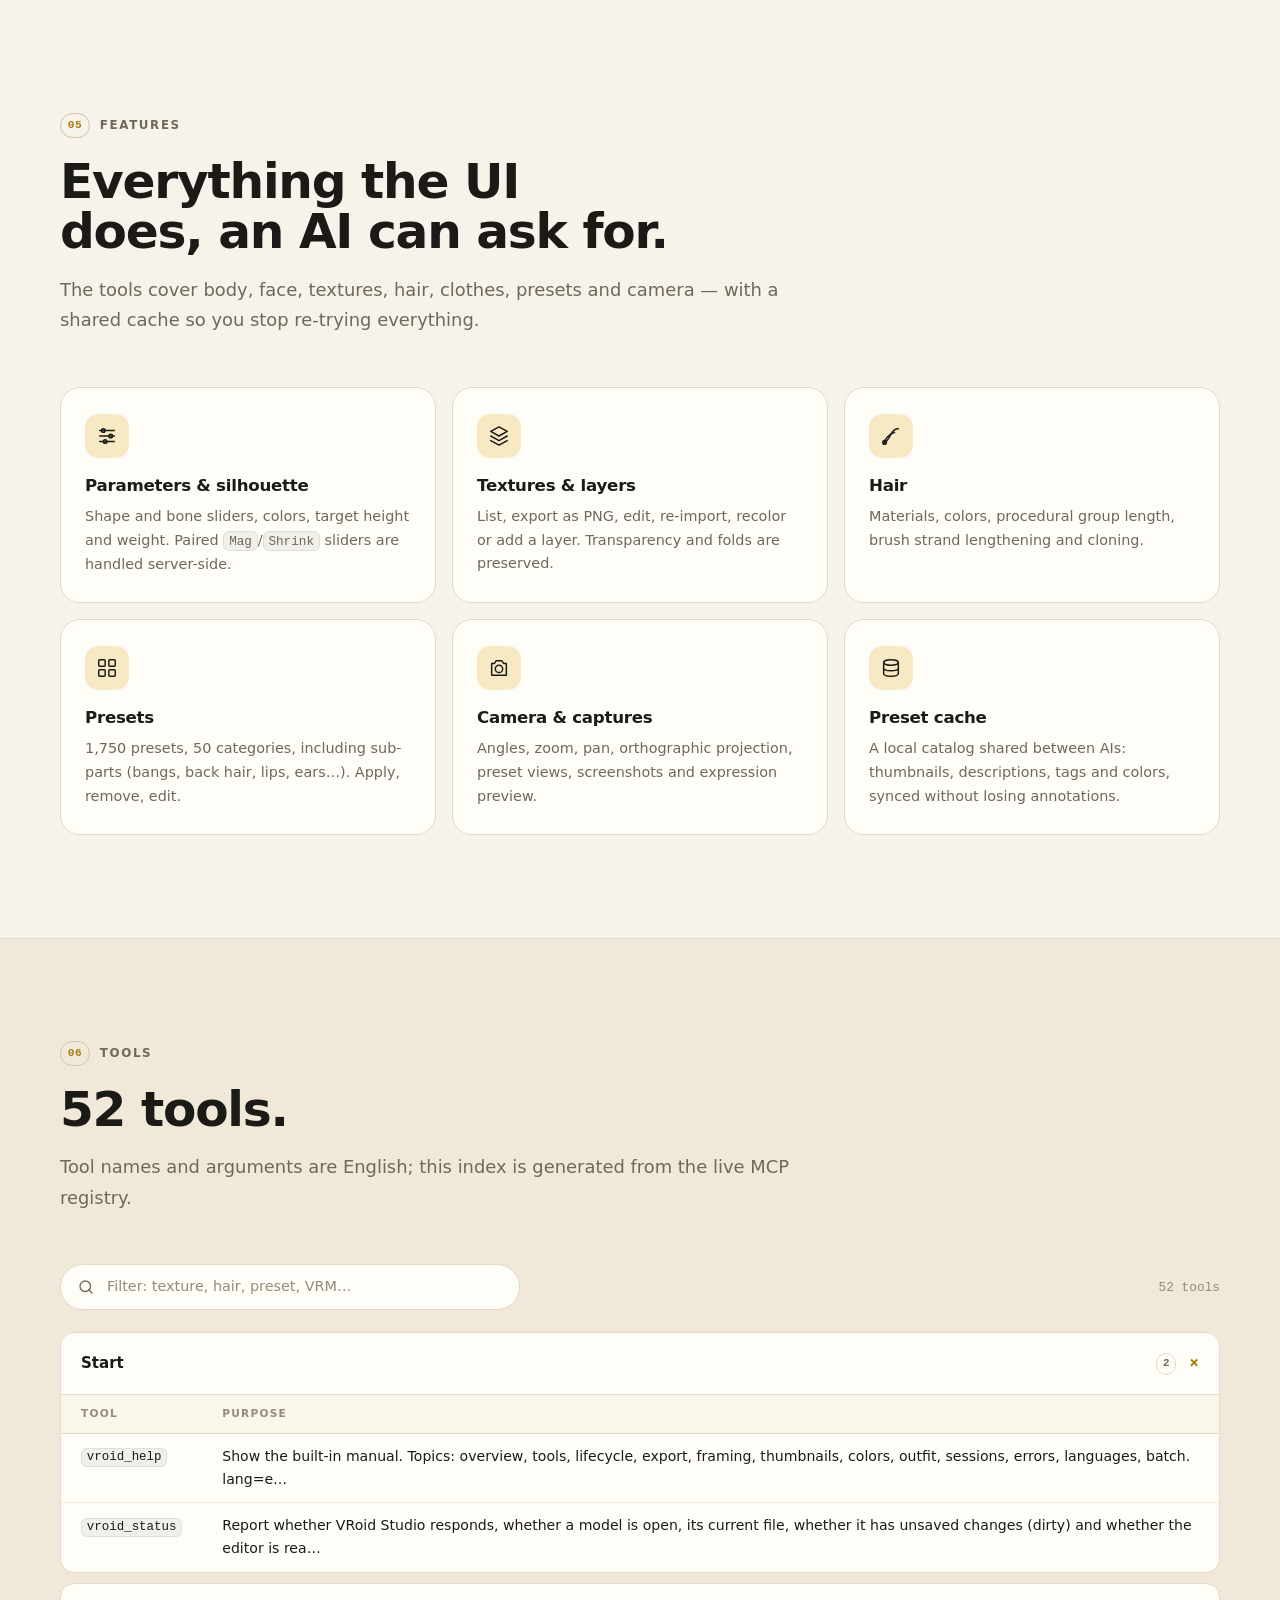
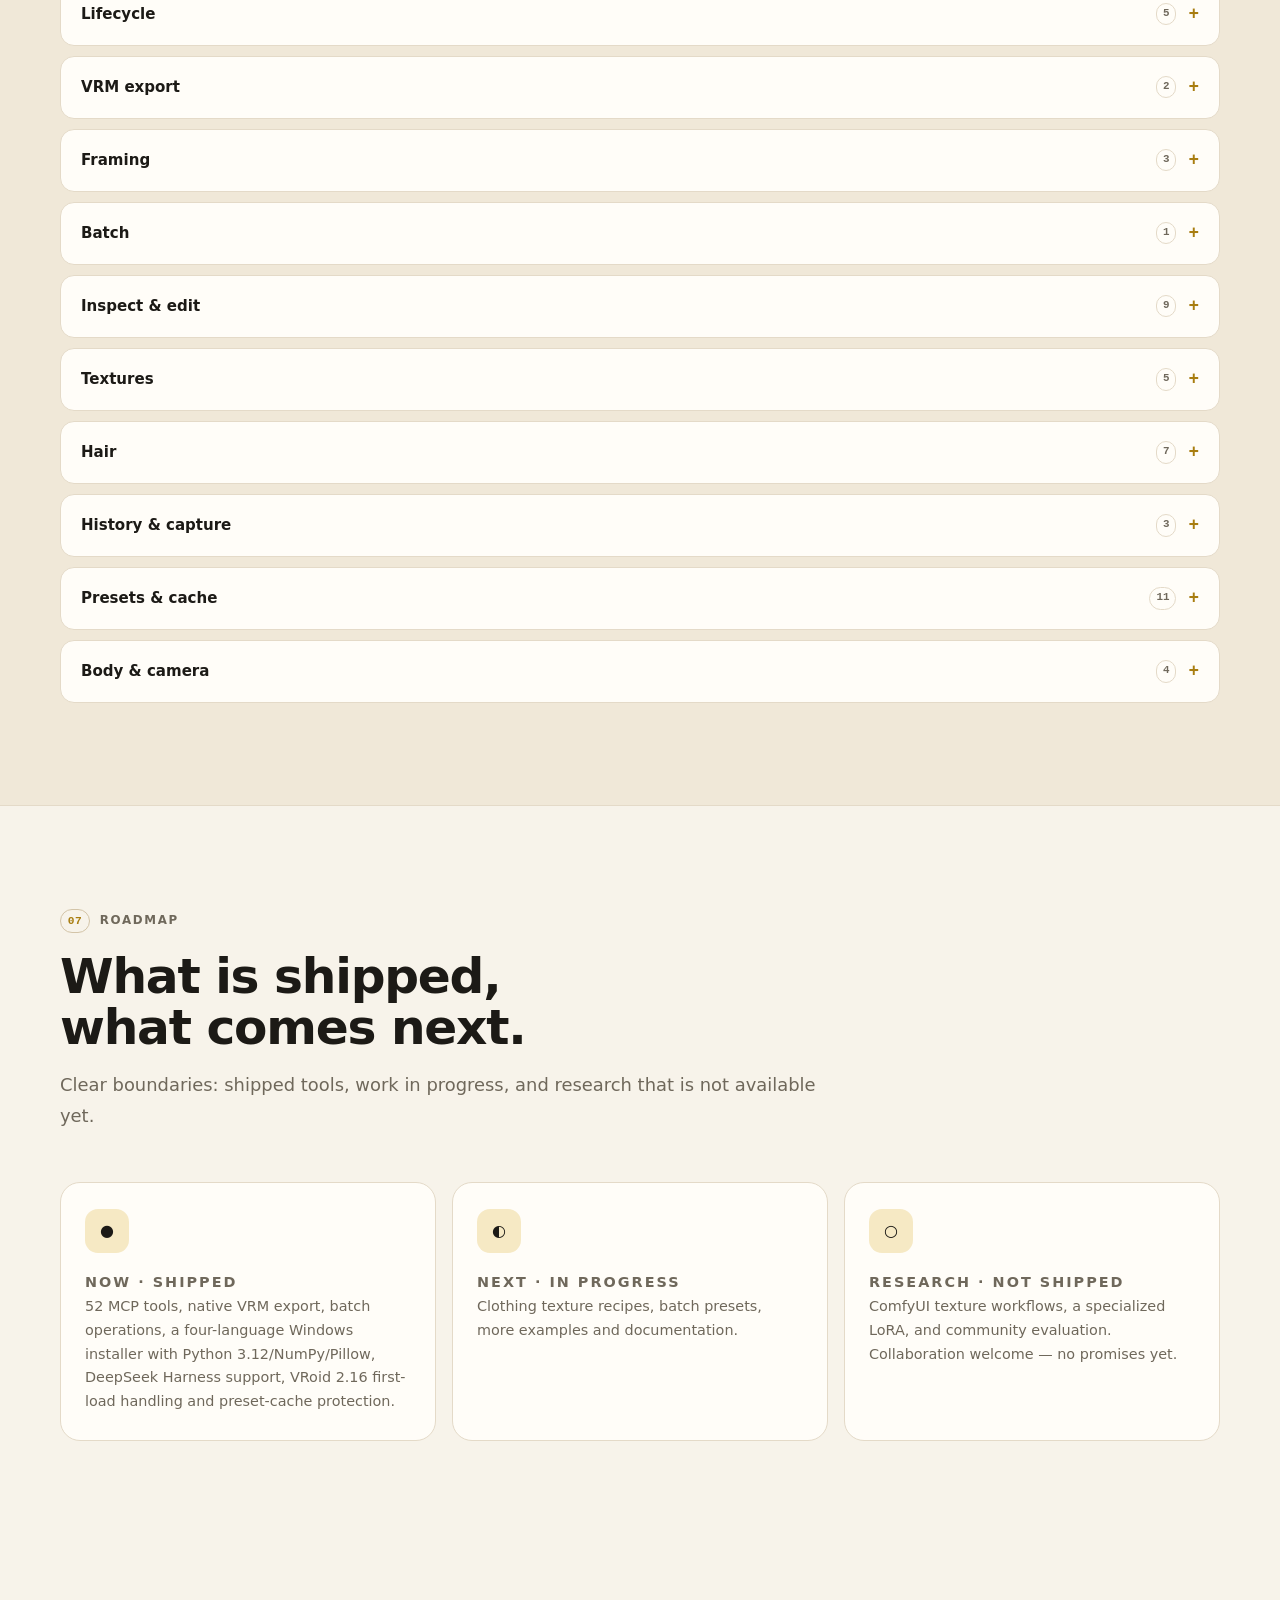
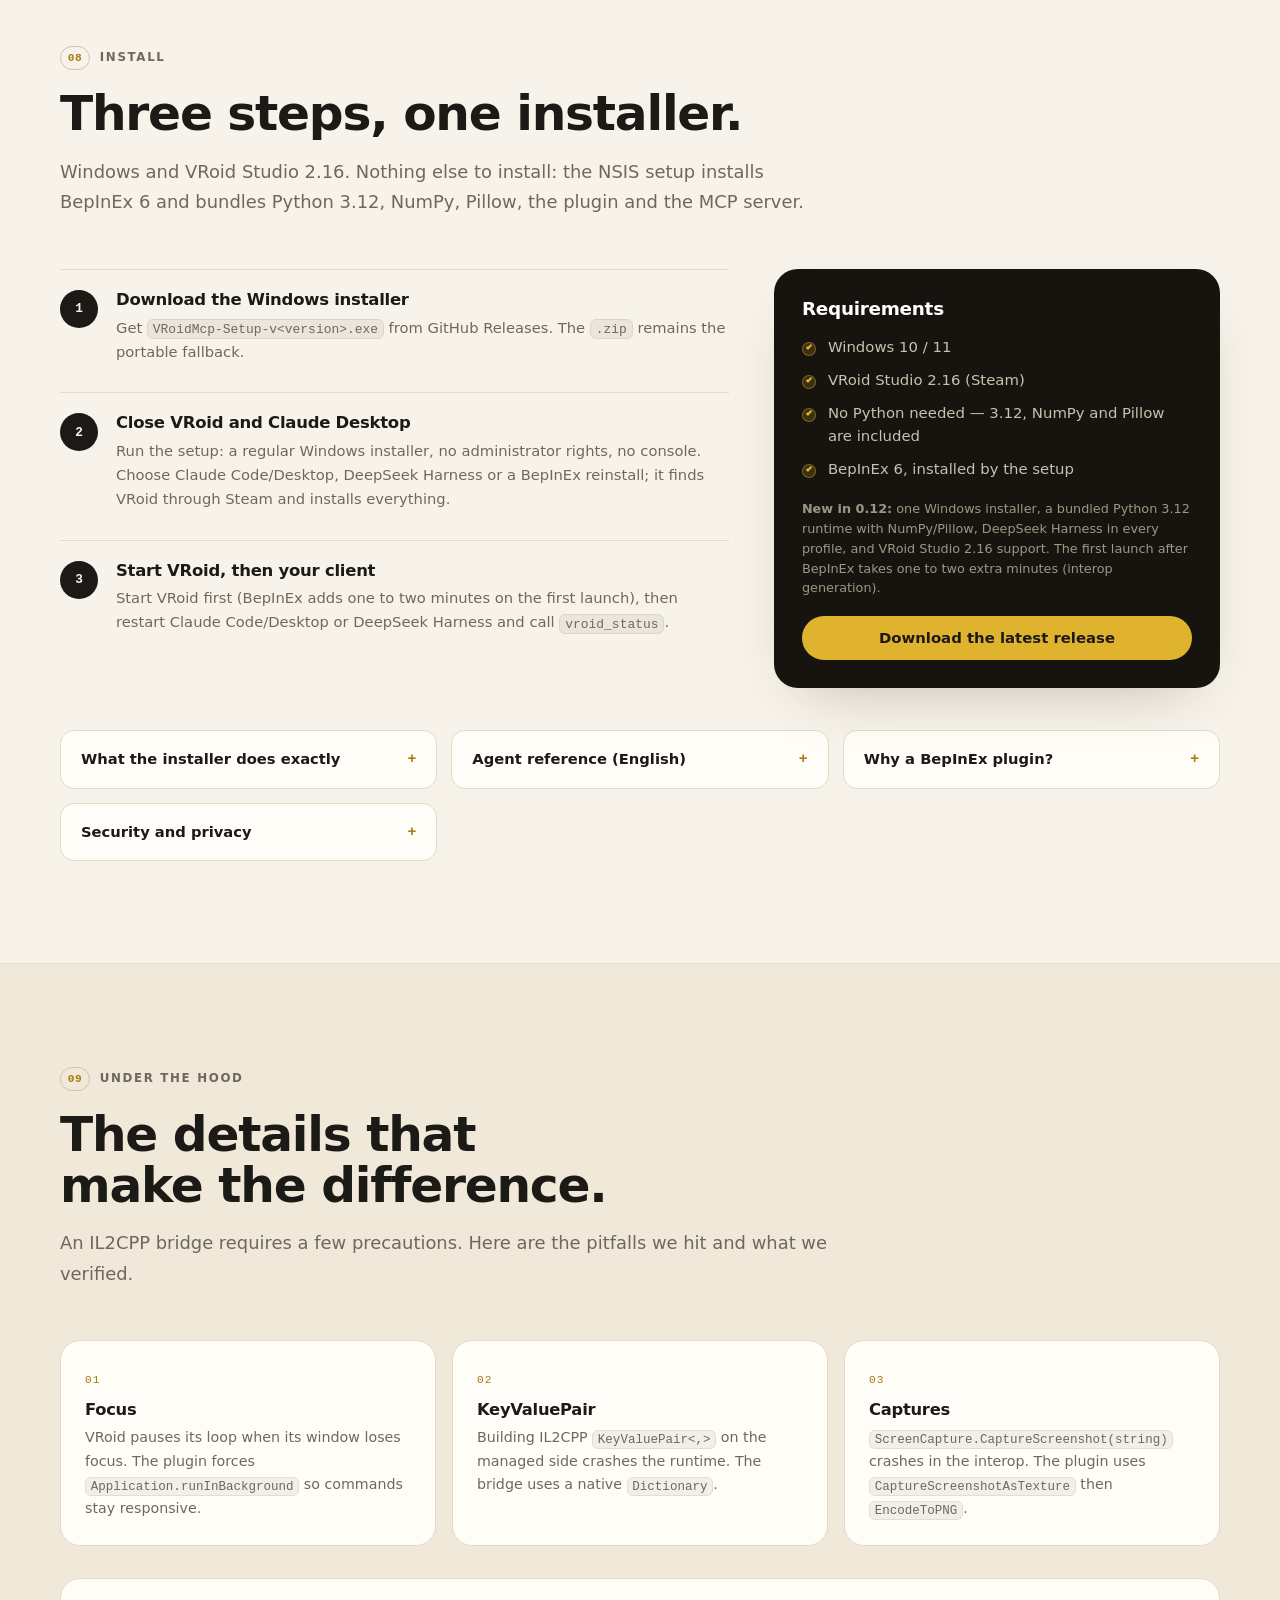
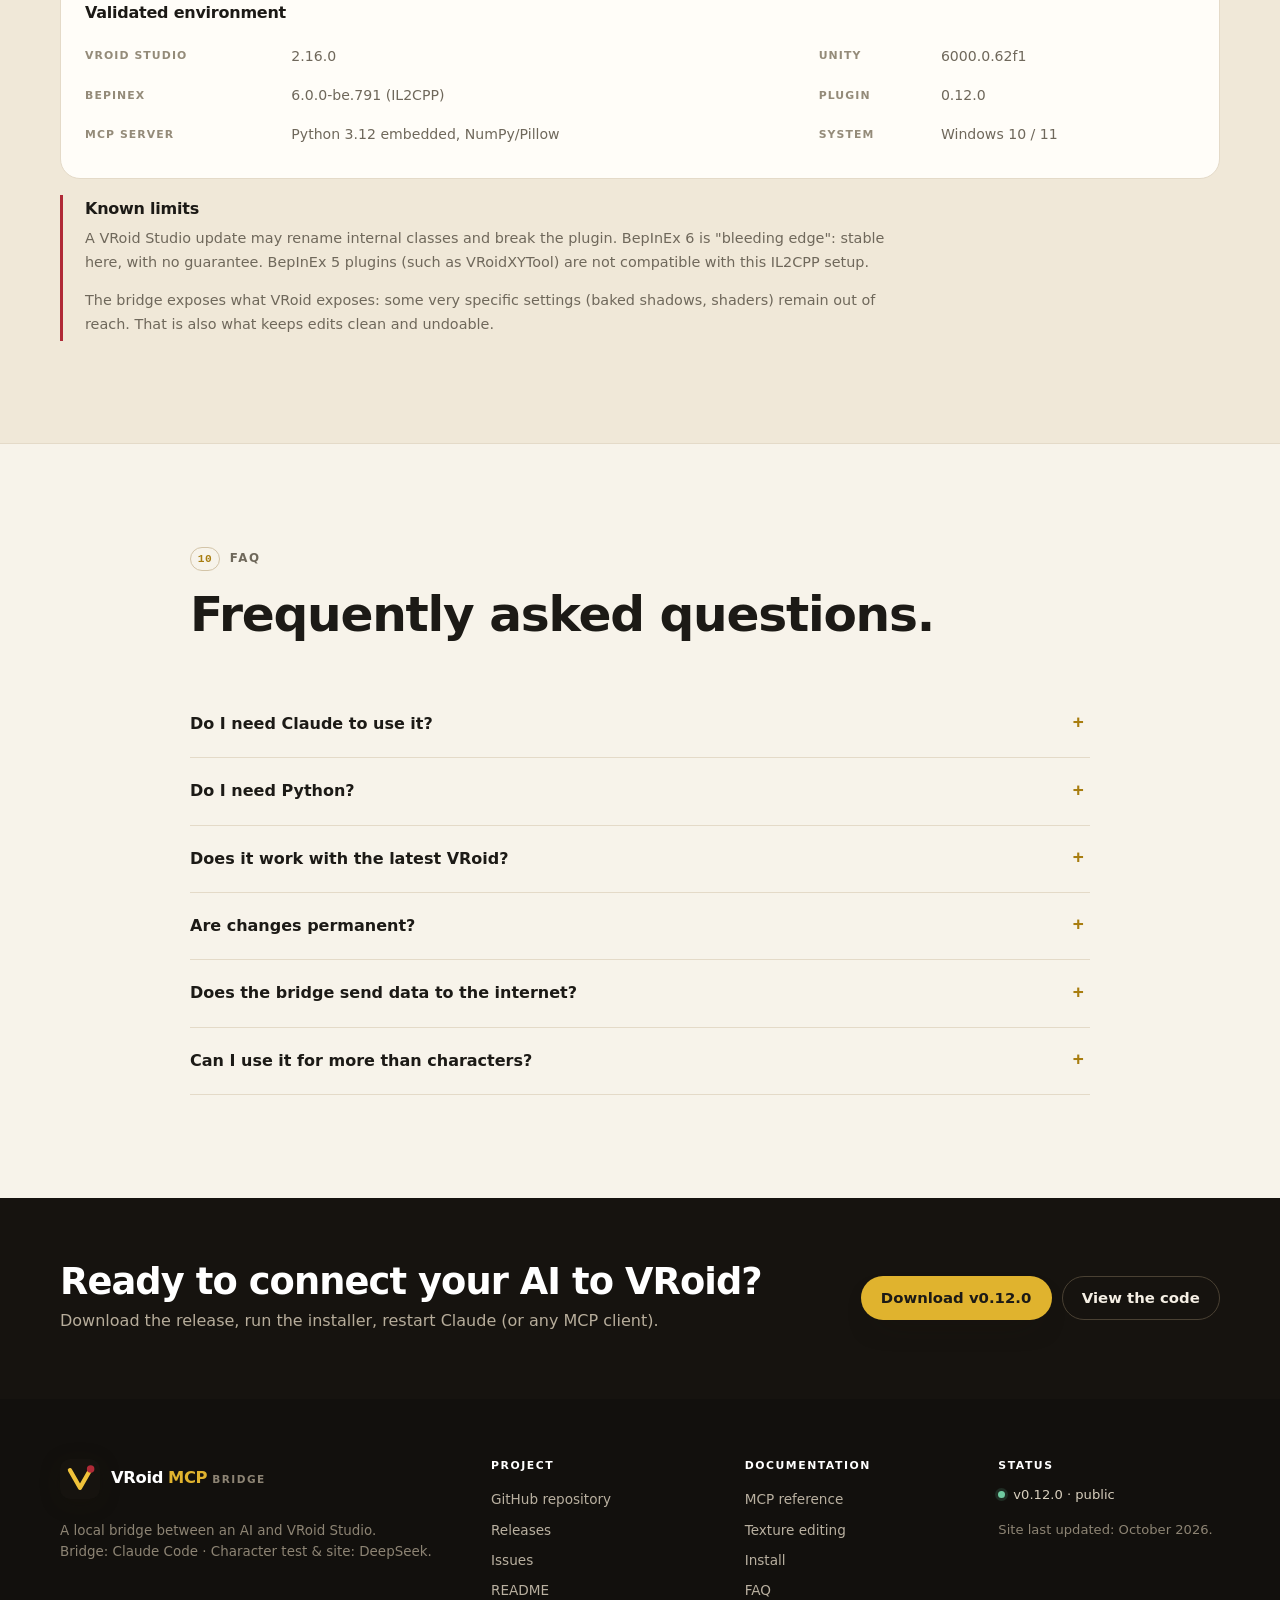
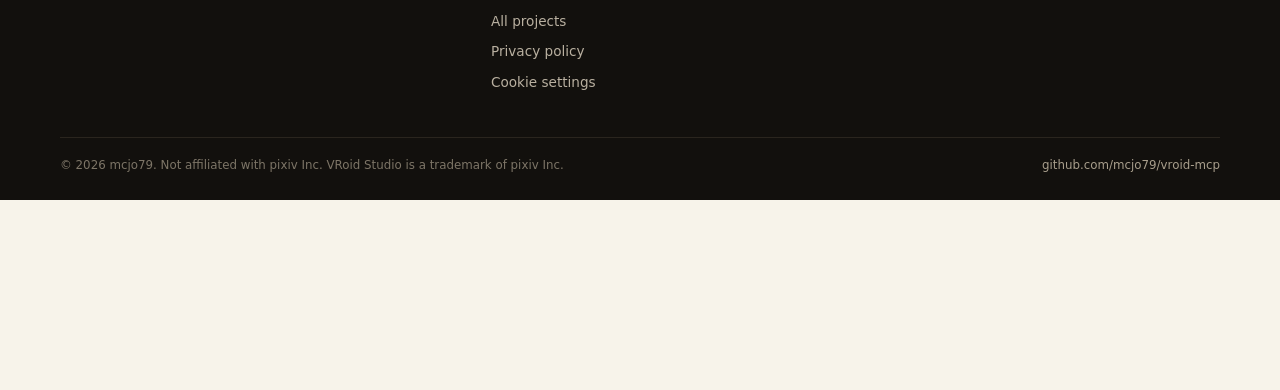
==== commit 3ba571b6: "Documentation agent anglaise complete" ====
--- a/website/index.html
+++ b/website/index.html
@@ -623,6 +623,10 @@
             </ul>
           </details>
           <details class="info-block">
+            <summary>Agent reference (English)</summary>
+            <p>For an AI agent using this server through DeepSeek Harness or another MCP client, the complete English reference — 52 tools, every category and parameter, physical sliders and expression limits — is <a href="https://github.com/mcjo79/vroid-mcp/blob/main/docs/AGENT_REFERENCE_EN.md">docs/AGENT_REFERENCE_EN.md</a>.</p>
+          </details>
+          <details class="info-block">
             <summary>Why a BepInEx plugin?</summary>
             <p>VRoid Studio is a Unity IL2CPP game. The plugin runs inside VRoid's process and accesses <code>VRoidCore.Editing.Context</code> directly: that's what makes it possible to read parameters and run real edit commands, instead of simulating clicks.</p>
           </details>
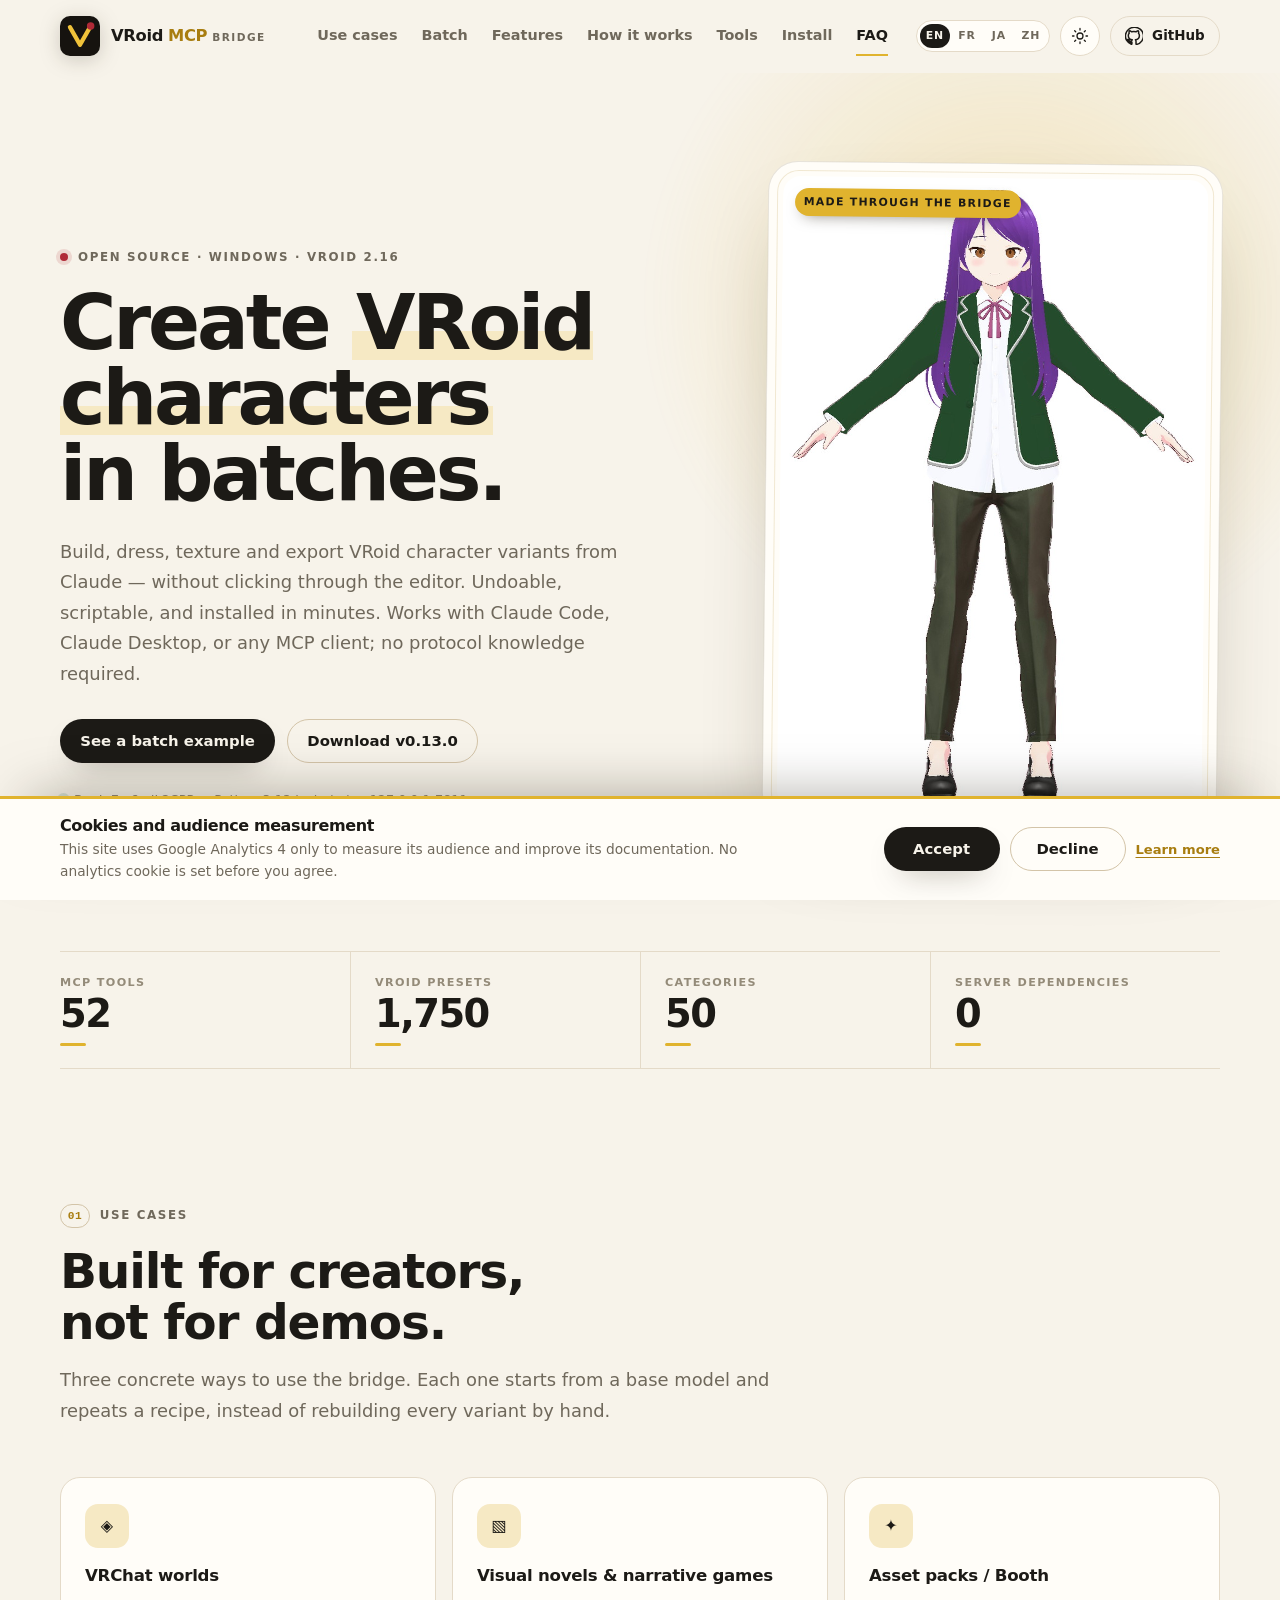
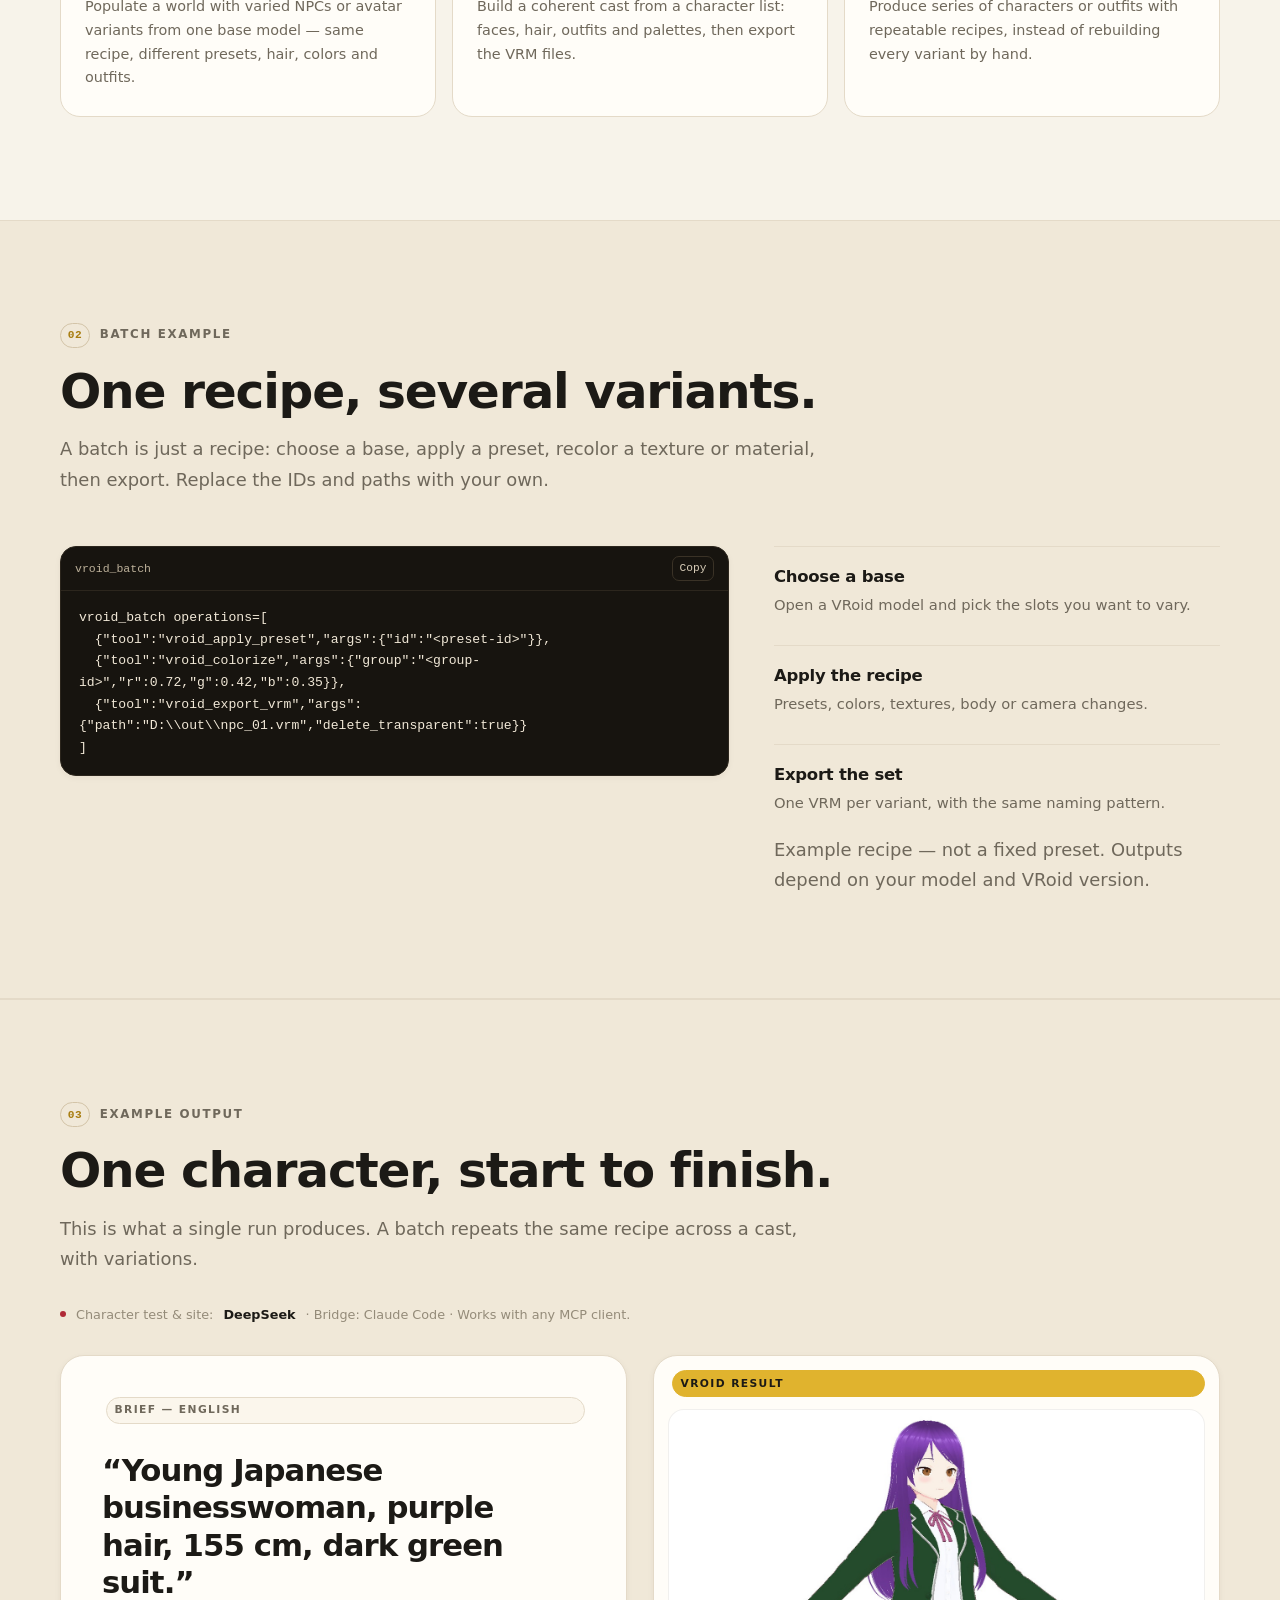
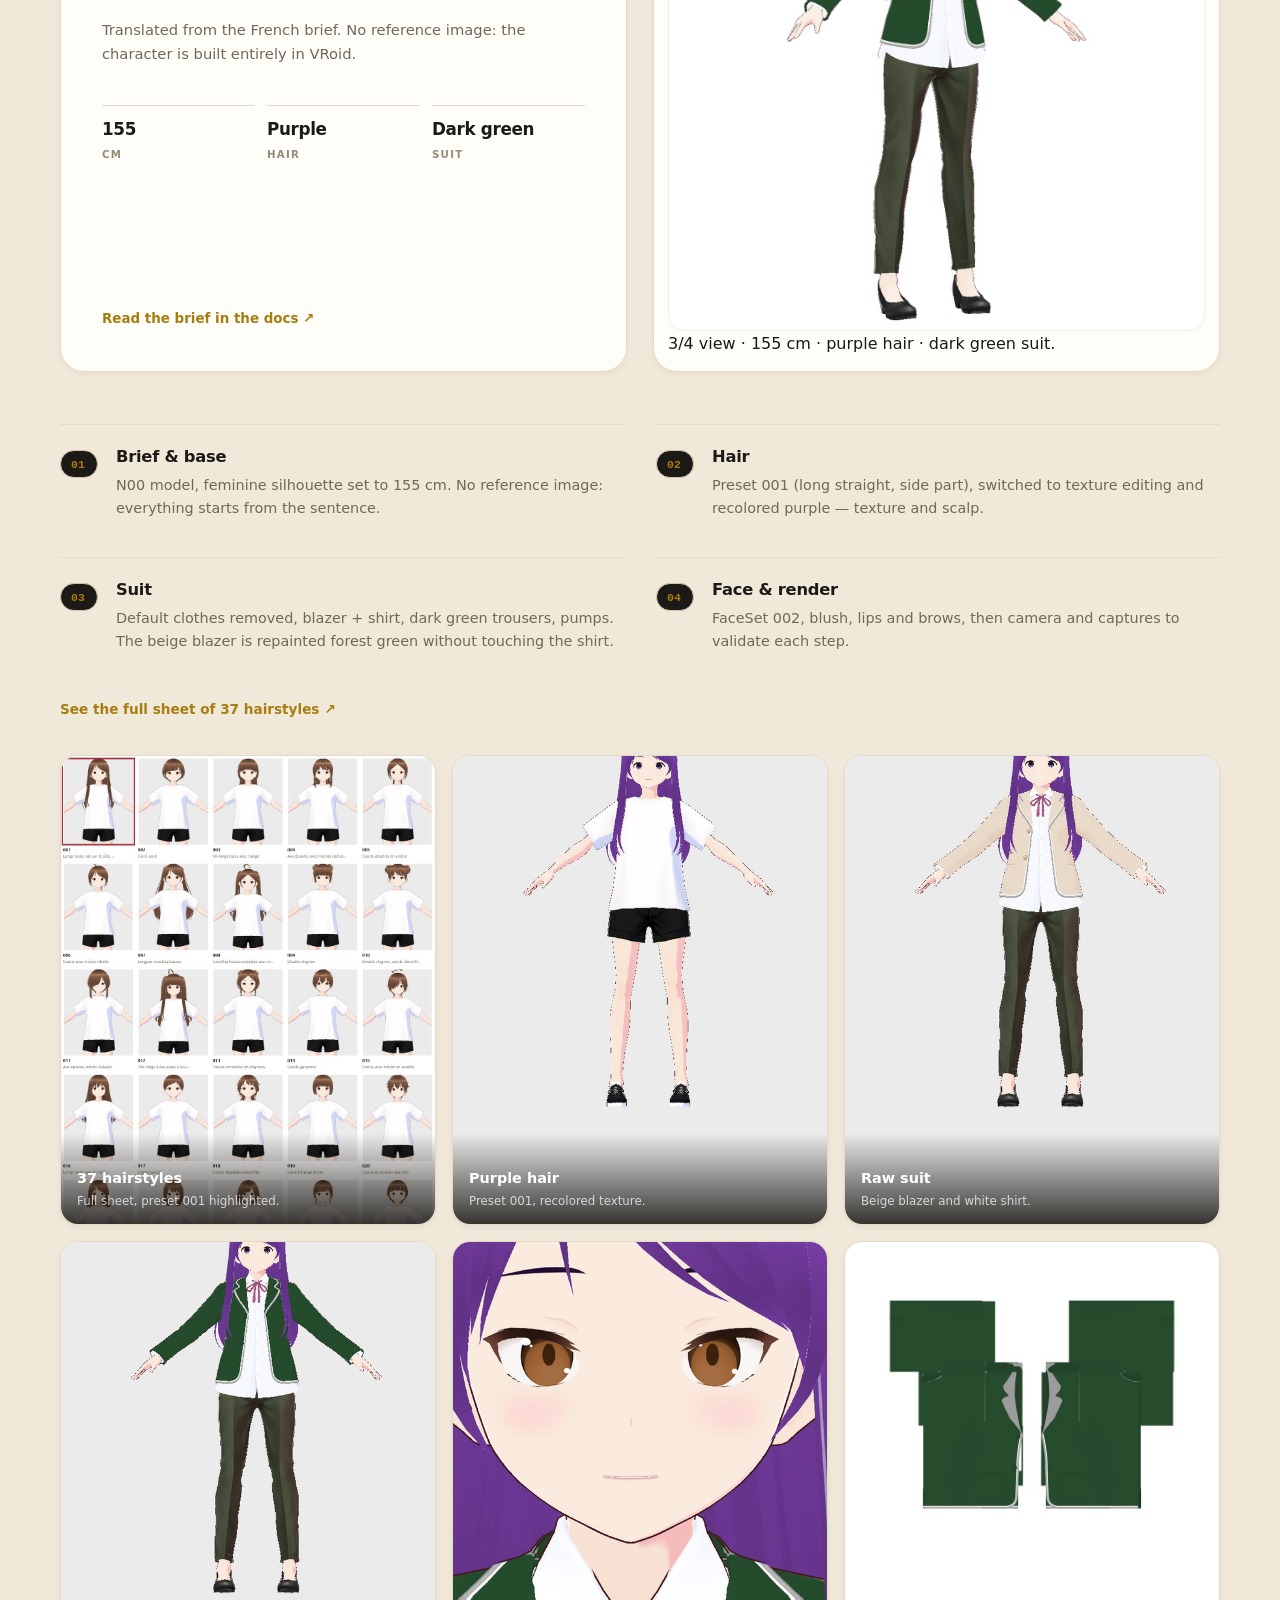
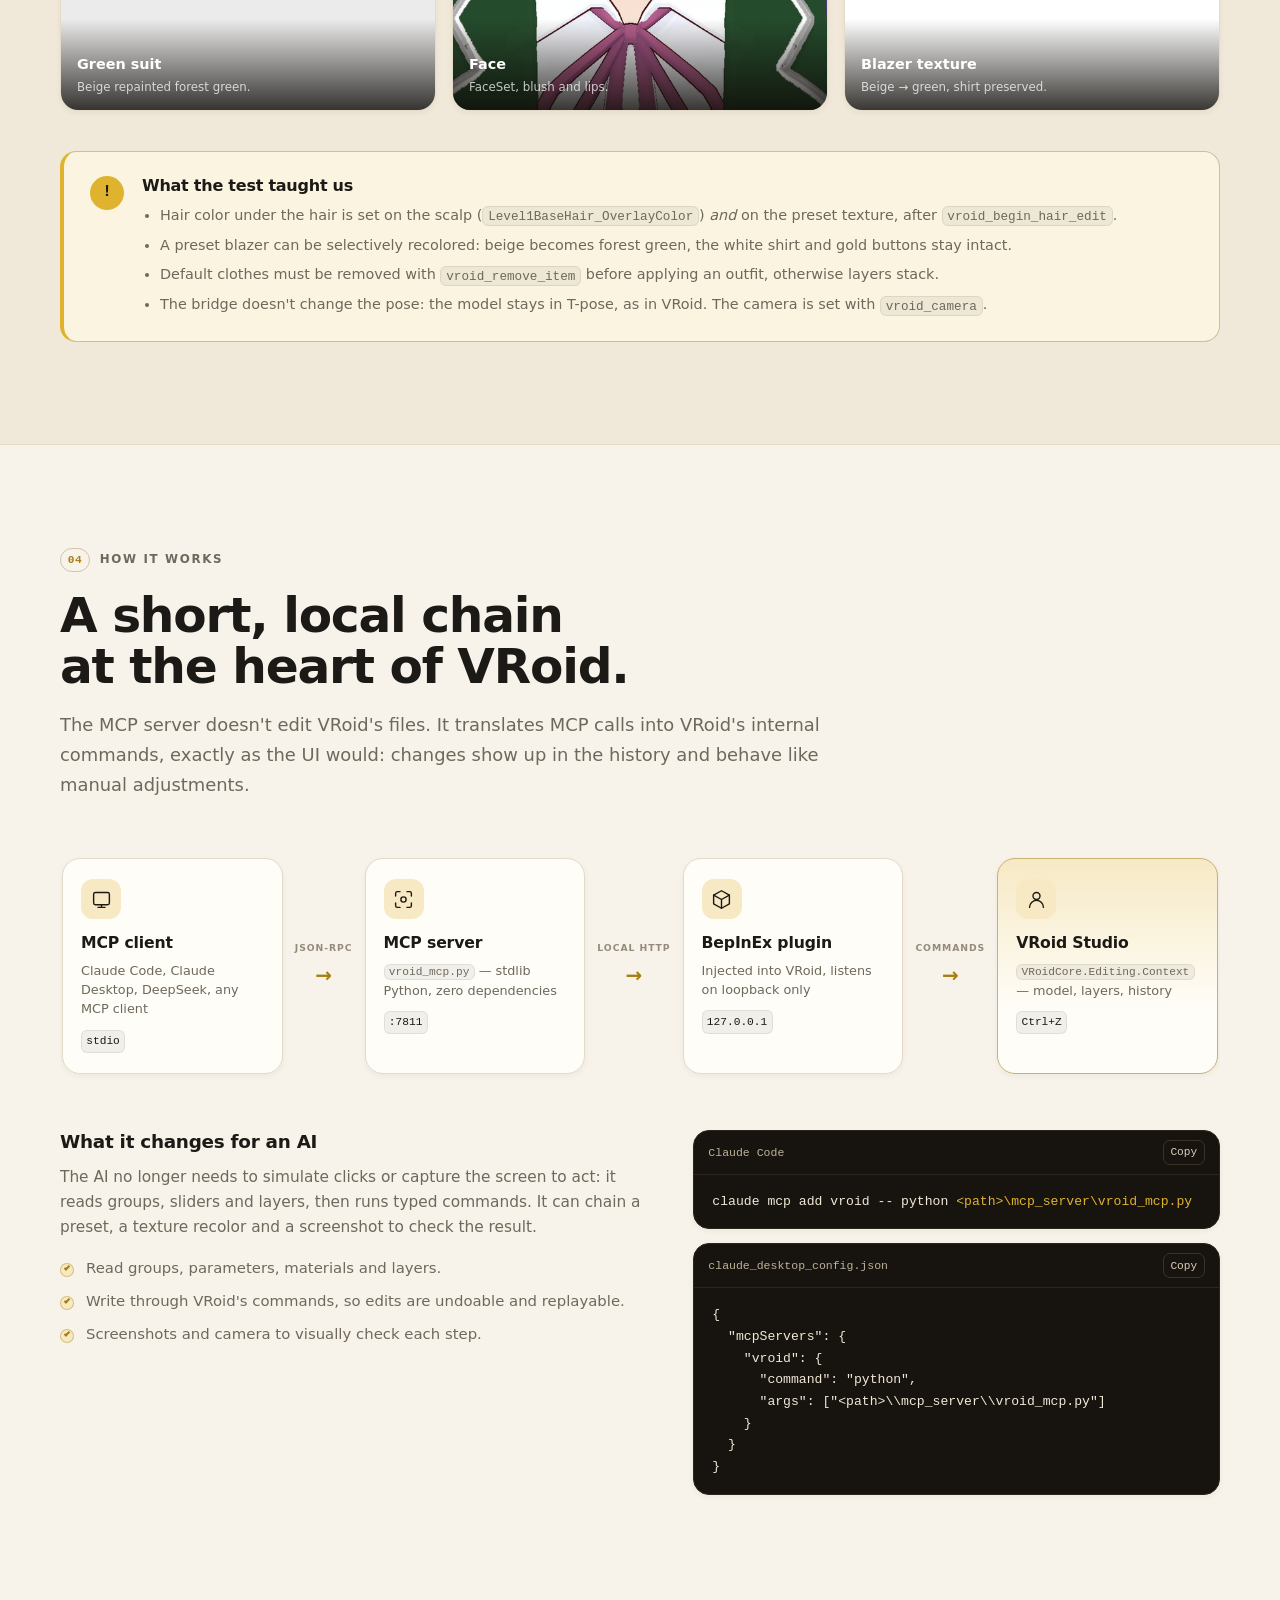
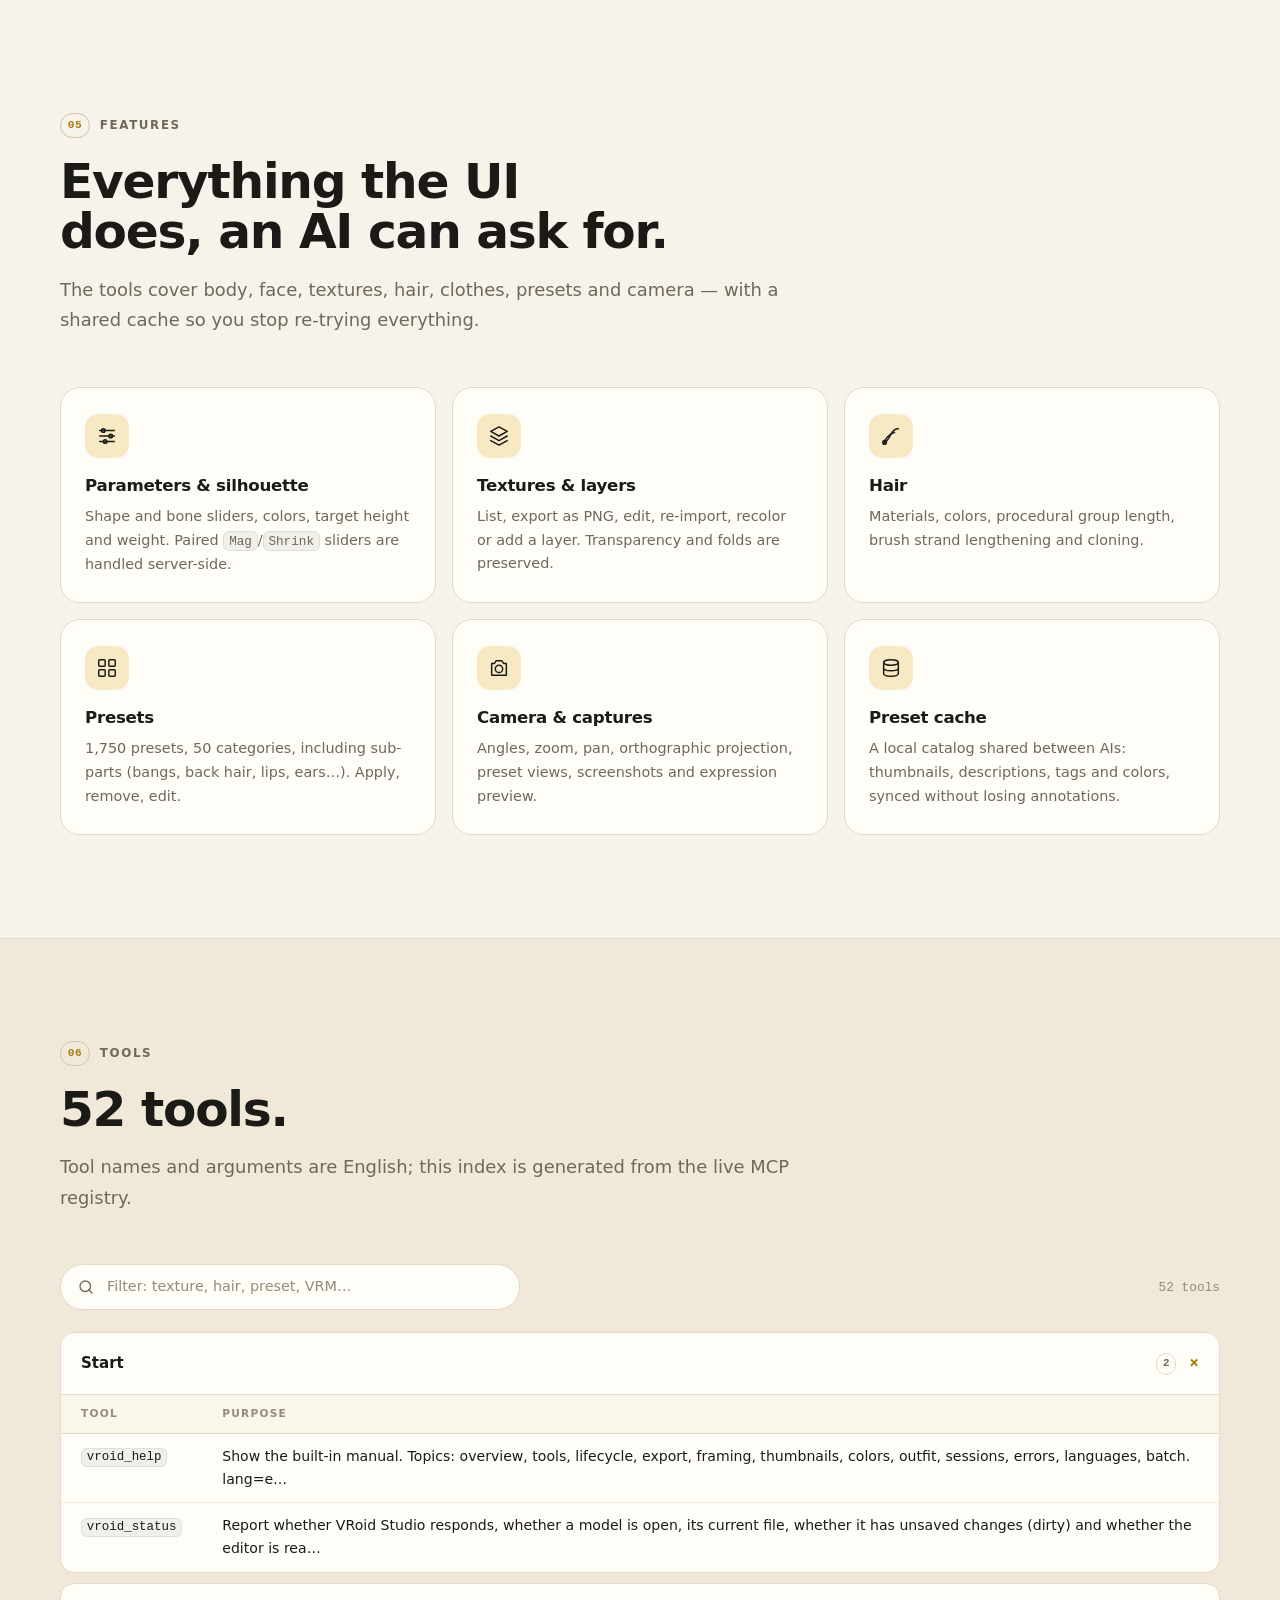
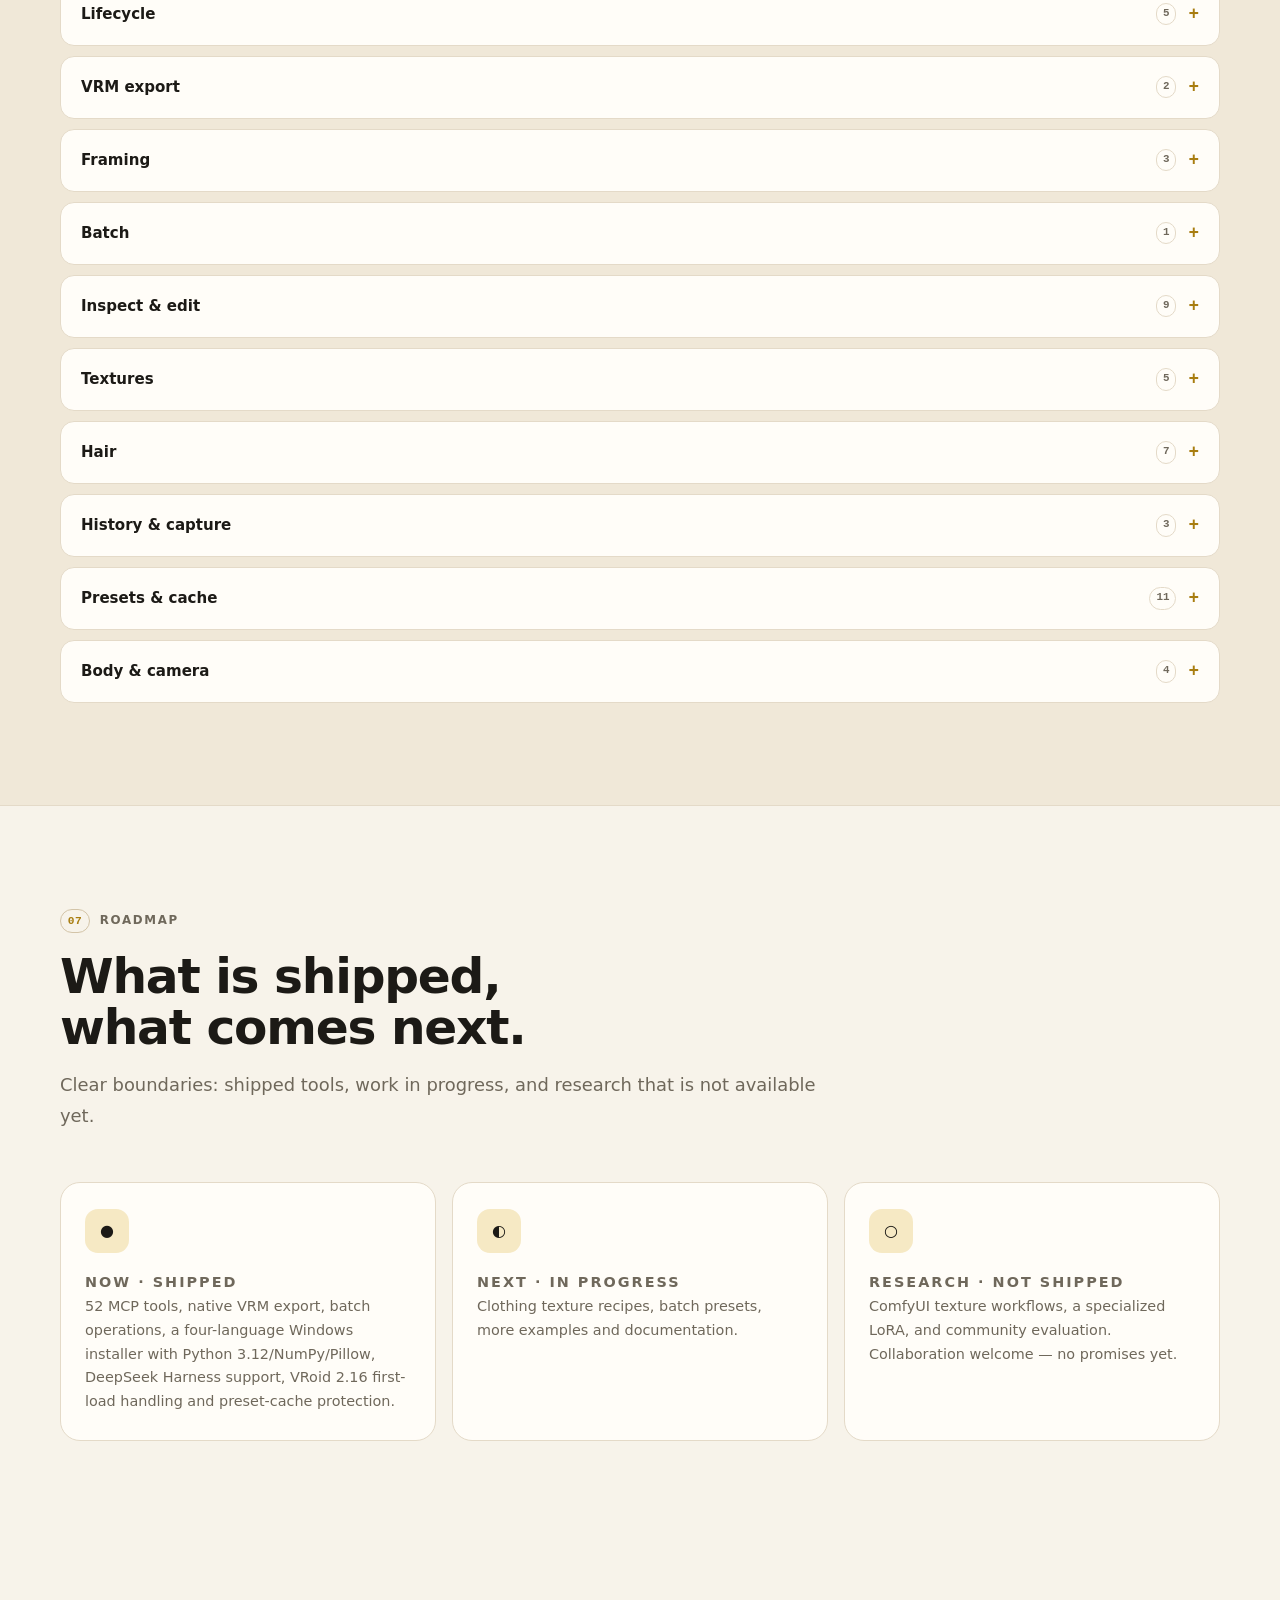
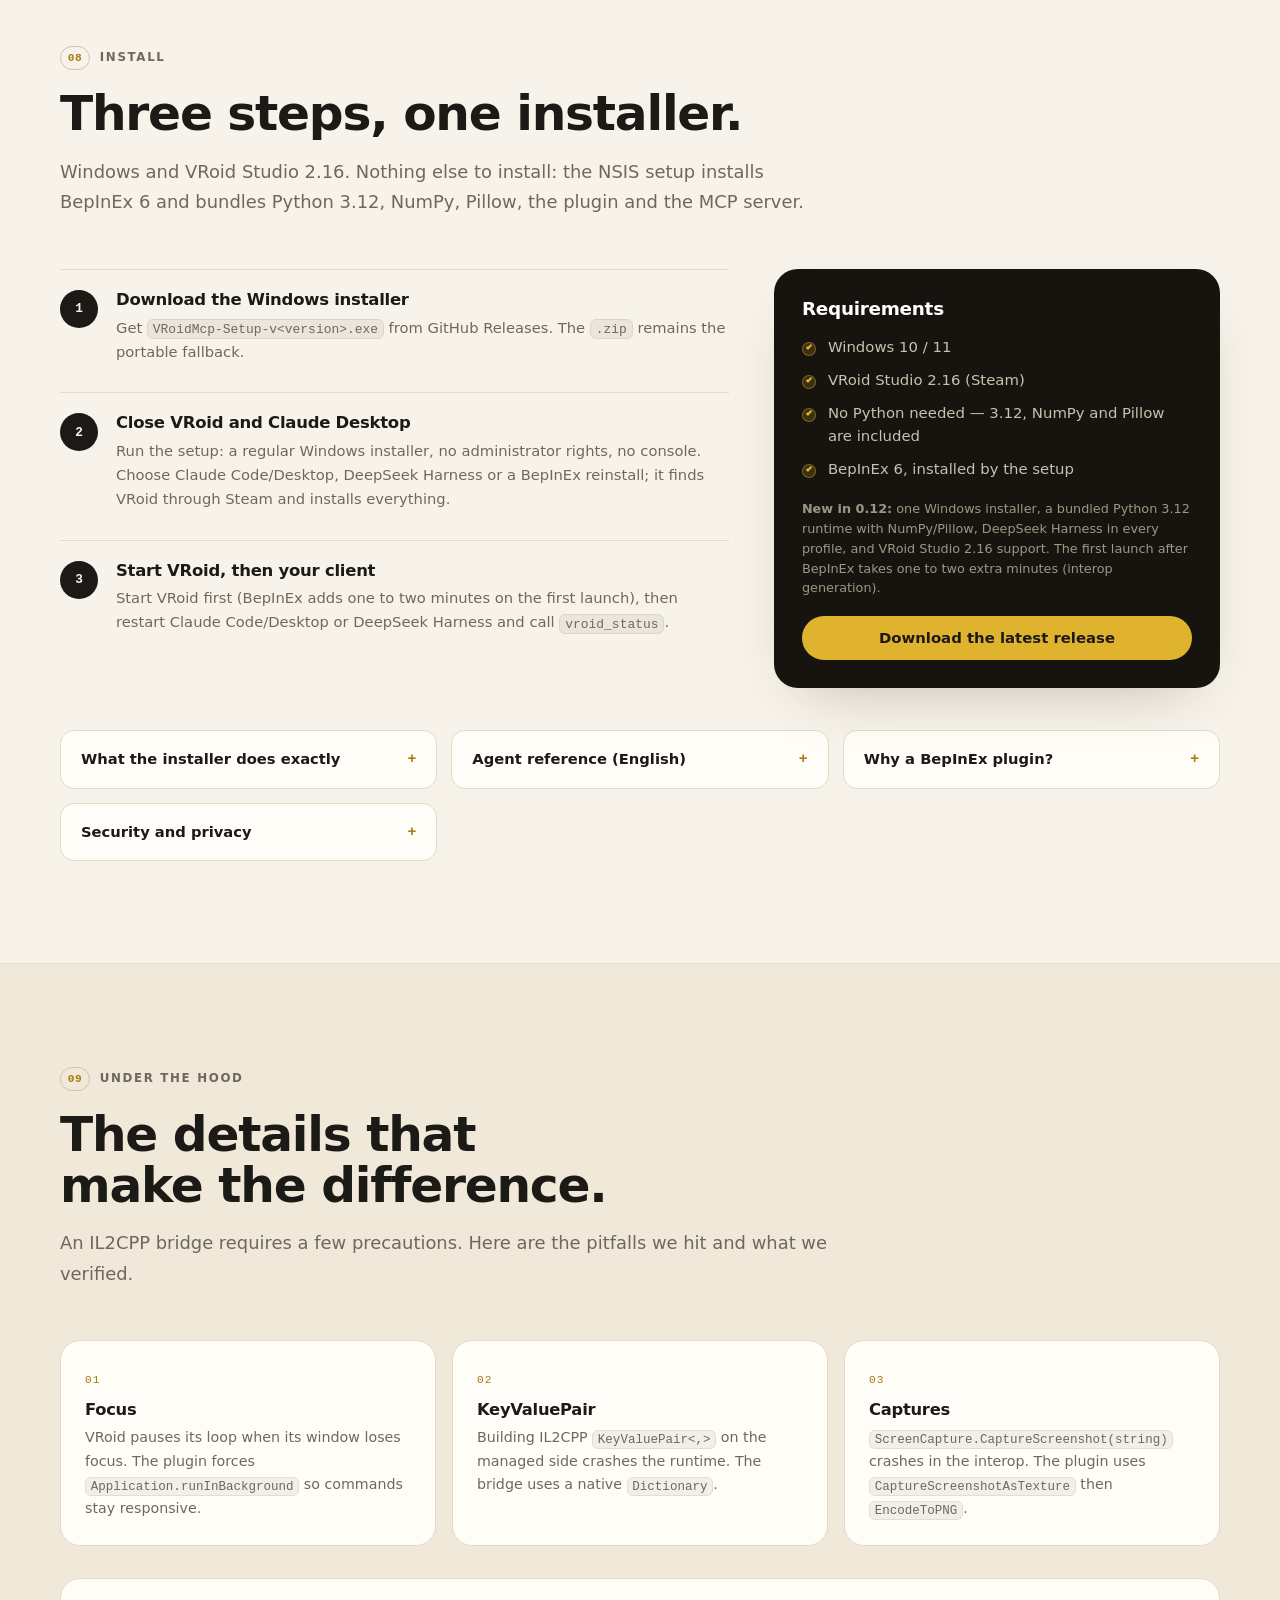
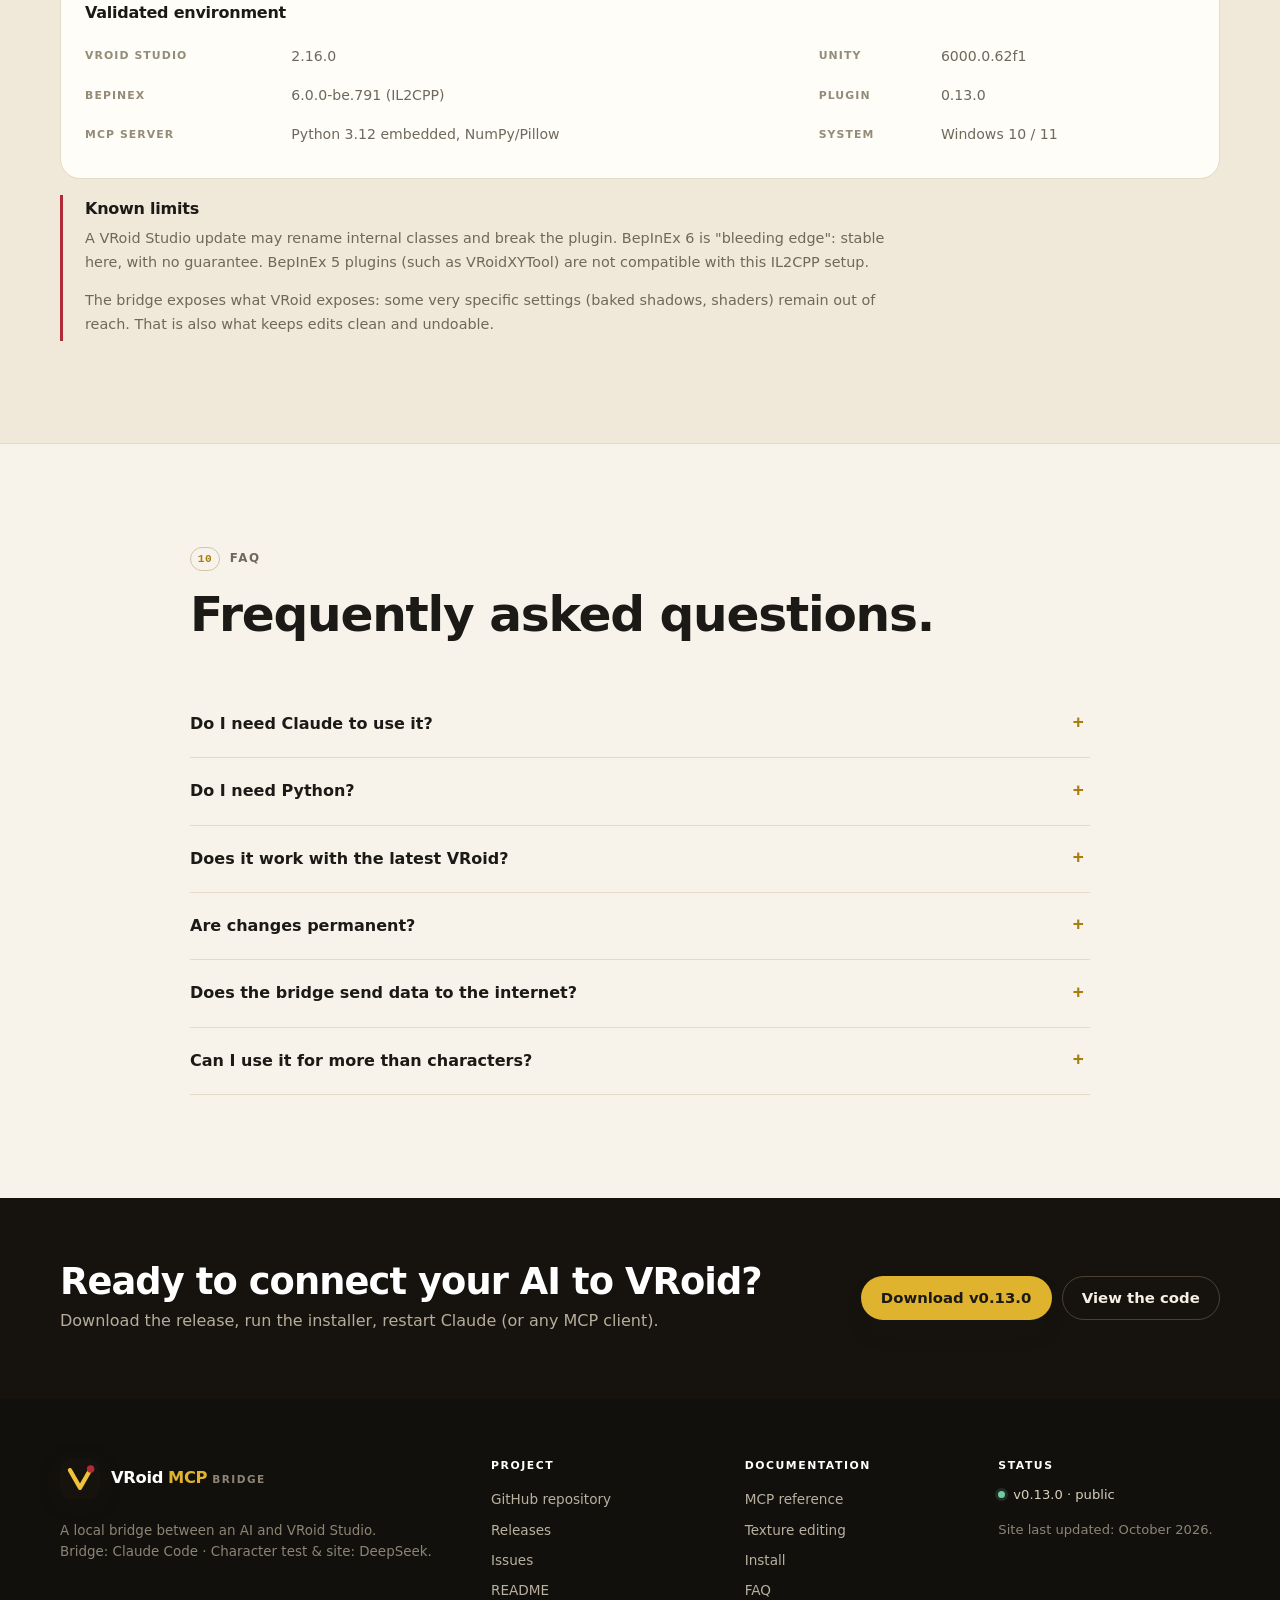
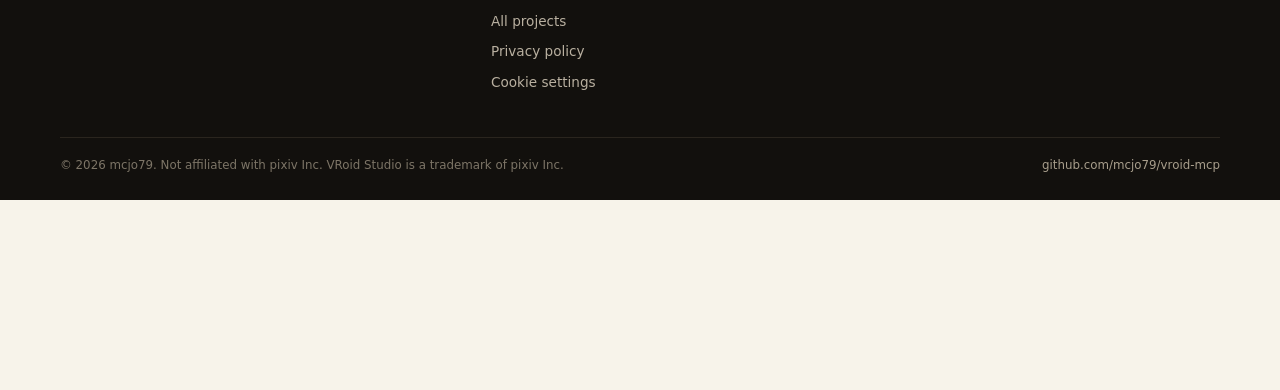
==== commit 659996be: "Working context for Claude and DeepSeek Harness, version 0.13.0 - Add the vroid-studio skill (agent/" ====
--- a/website/index.html
+++ b/website/index.html
@@ -65,7 +65,7 @@
     "description": "Local MCP bridge to read and edit the model open in VRoid Studio from an AI.",
     "url": "https://mcjo79.github.io/vroid-mcp/",
     "codeRepository": "https://github.com/mcjo79/vroid-mcp",
-    "softwareVersion": "0.12.0",
+    "softwareVersion": "0.13.0",
     "offers": { "@type": "Offer", "price": "0", "priceCurrency": "EUR" },
     "license": "https://github.com/mcjo79/vroid-mcp"
   }
@@ -128,7 +128,7 @@
           <p class="lede">Build, dress, texture and export VRoid character variants from Claude — without clicking through the editor. Undoable, scriptable, and installed in minutes. Works with Claude Code, Claude Desktop, or any MCP client; no protocol knowledge required.</p>
           <div class="hero-cta">
             <a class="btn btn-primary" href="#batch">See a batch example</a>
-            <a class="btn btn-secondary" href="#prerequisites">Download v0.12.0</a>
+            <a class="btn btn-secondary" href="#prerequisites">Download v0.13.0</a>
           </div>
           <ul class="hero-meta" aria-label="Compatibility">
             <li><span class="status-dot"></span>BepInEx 6 · IL2CPP</li>
@@ -624,7 +624,7 @@
           </details>
           <details class="info-block">
             <summary>Agent reference (English)</summary>
-            <p>For an AI agent using this server through DeepSeek Harness or another MCP client, the complete English reference — 52 tools, every category and parameter, physical sliders and expression limits — is <a href="https://github.com/mcjo79/vroid-mcp/blob/main/docs/AGENT_REFERENCE_EN.md">docs/AGENT_REFERENCE_EN.md</a>.</p>
+            <p>For an AI agent using this server through DeepSeek Harness or another MCP client, the complete English reference — 52 tools, every category and parameter, physical sliders and expression limits — is <a href="https://github.com/mcjo79/vroid-mcp/blob/main/docs/AGENT_REFERENCE_EN.md">docs/AGENT_REFERENCE_EN.md</a>. It is also exposed on demand as MCP resources under <code>vroid://agent/</code>.</p>
           </details>
           <details class="info-block">
             <summary>Why a BepInEx plugin?</summary>
@@ -669,7 +669,7 @@
           <table>
             <tbody>
               <tr><th scope="row">VRoid Studio</th><td>2.16.0</td><th scope="row">Unity</th><td>6000.0.62f1</td></tr>
-              <tr><th scope="row">BepInEx</th><td>6.0.0-be.791 (IL2CPP)</td><th scope="row">Plugin</th><td>0.12.0</td></tr>
+              <tr><th scope="row">BepInEx</th><td>6.0.0-be.791 (IL2CPP)</td><th scope="row">Plugin</th><td>0.13.0</td></tr>
               <tr><th scope="row">MCP server</th><td>Python 3.12 embedded, NumPy/Pillow</td><th scope="row">System</th><td>Windows 10 / 11</td></tr>
             </tbody>
           </table>
@@ -726,7 +726,7 @@
           <p>Download the release, run the installer, restart Claude (or any MCP client).</p>
         </div>
         <div class="cta-band-actions">
-          <a class="btn btn-primary" href="https://github.com/mcjo79/vroid-mcp/releases/latest" target="_blank" rel="noopener">Download v0.12.0</a>
+          <a class="btn btn-primary" href="https://github.com/mcjo79/vroid-mcp/releases/latest" target="_blank" rel="noopener">Download v0.13.0</a>
           <a class="btn btn-secondary" href="https://github.com/mcjo79/vroid-mcp" target="_blank" rel="noopener">View the code</a>
         </div>
       </div>
@@ -765,7 +765,7 @@
       </nav>
       <div class="footer-col">
         <h3>Status</h3>
-        <p class="footer-status"><span class="status-dot"></span>v0.12.0 · public</p>
+        <p class="footer-status"><span class="status-dot"></span>v0.13.0 · public</p>
         <p>Site last updated: October 2026.</p>
       </div>
     </div>
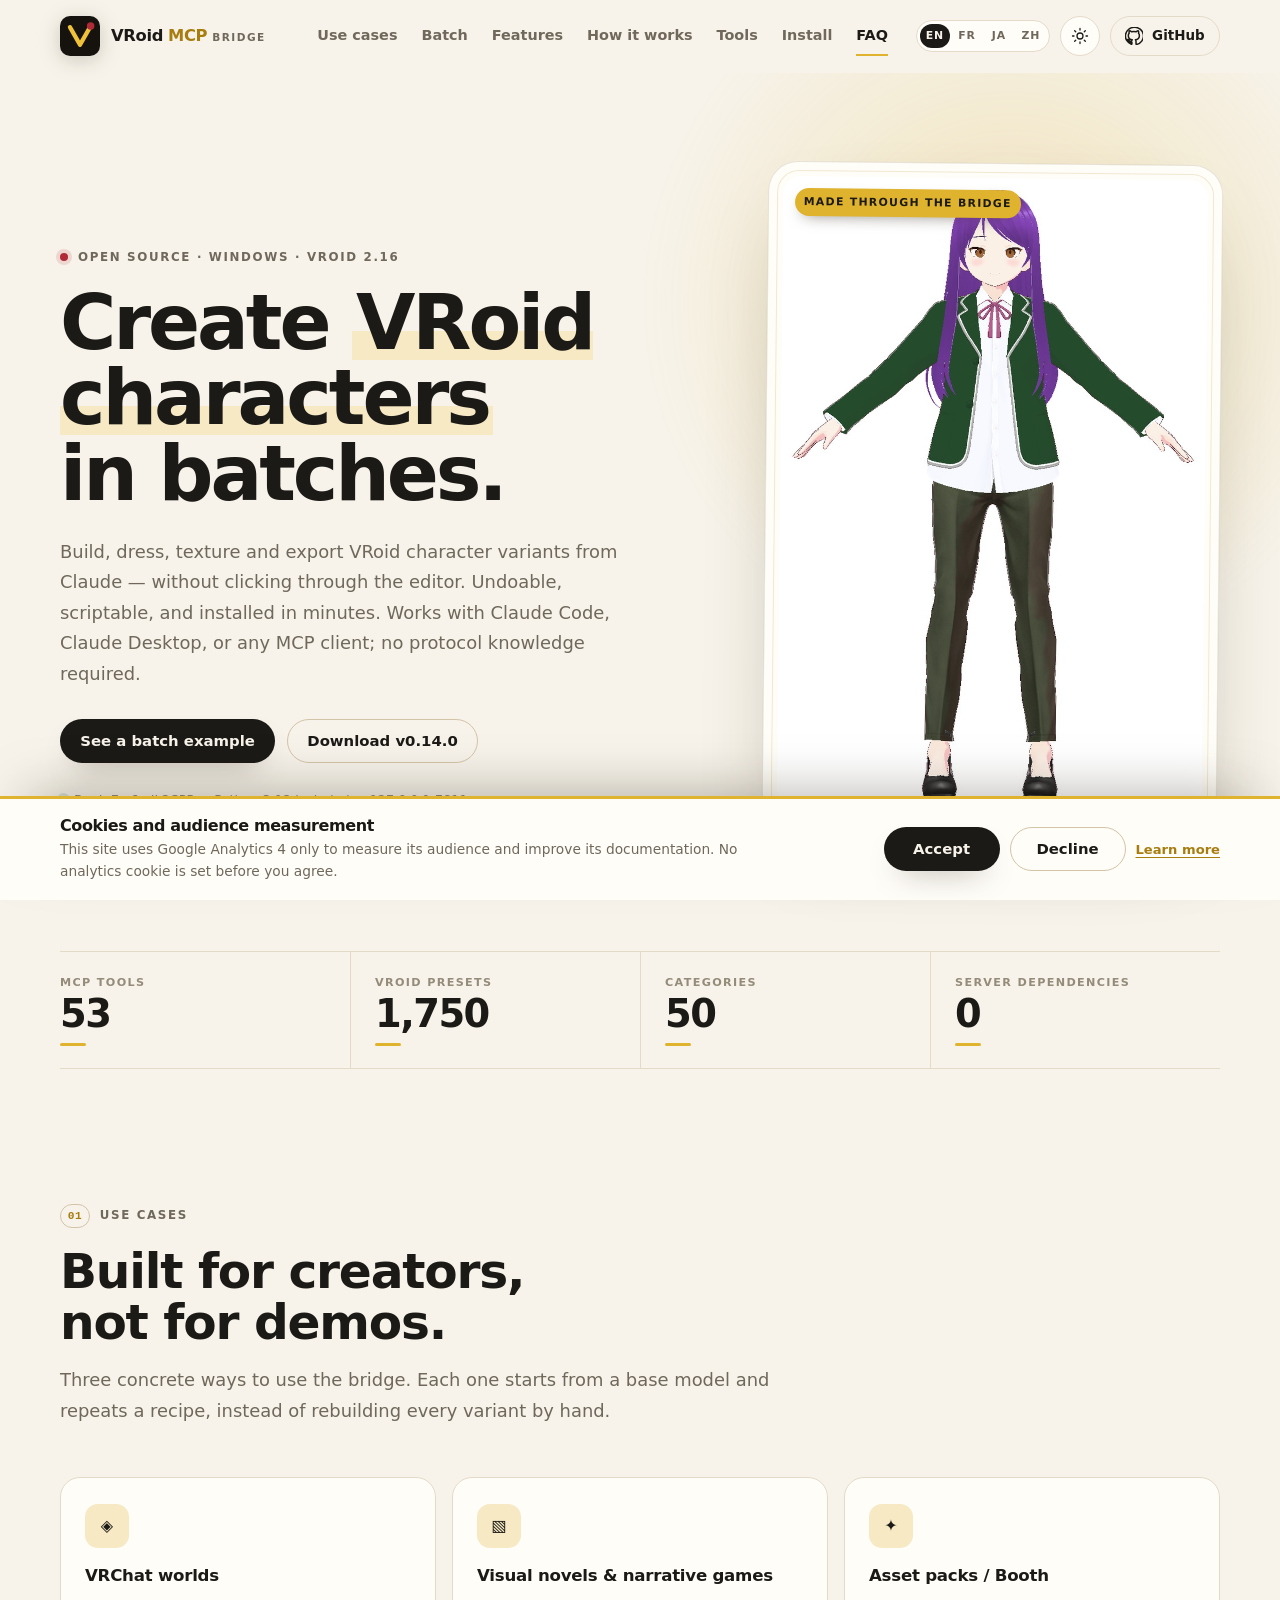
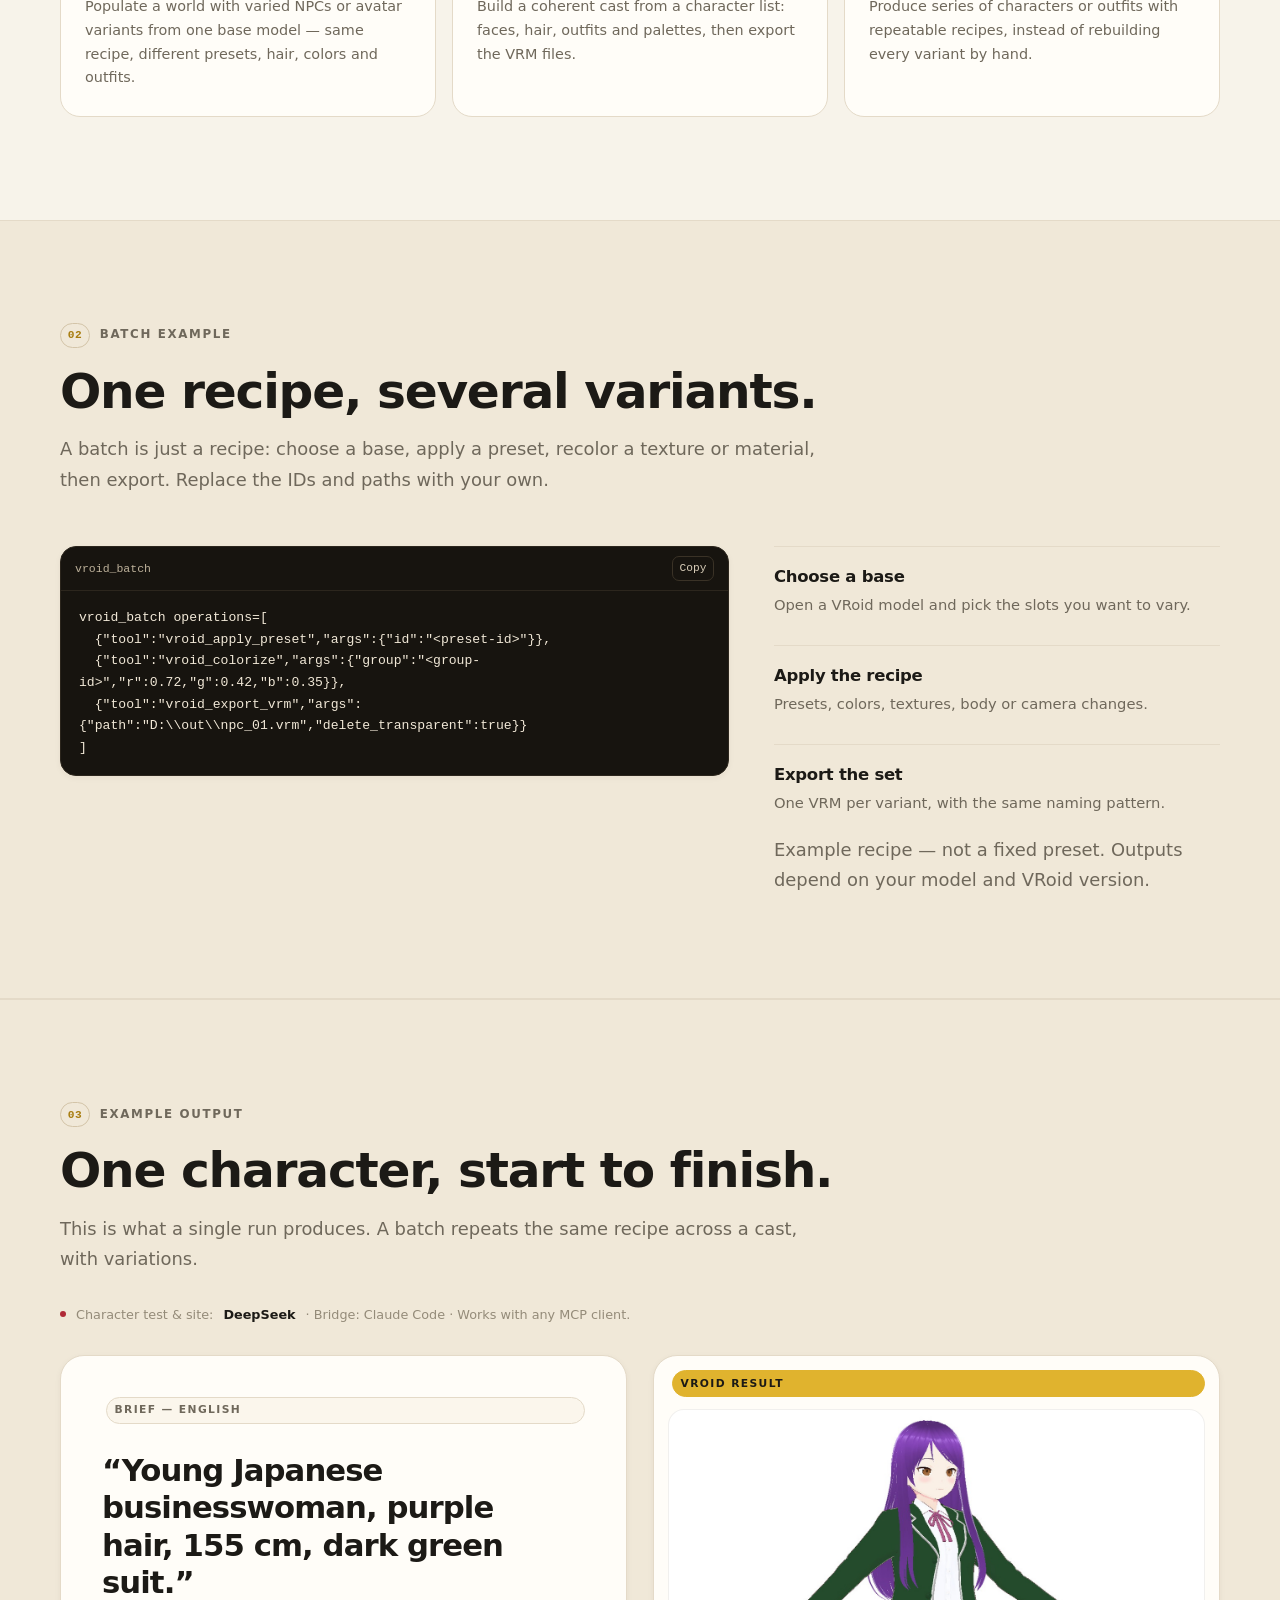
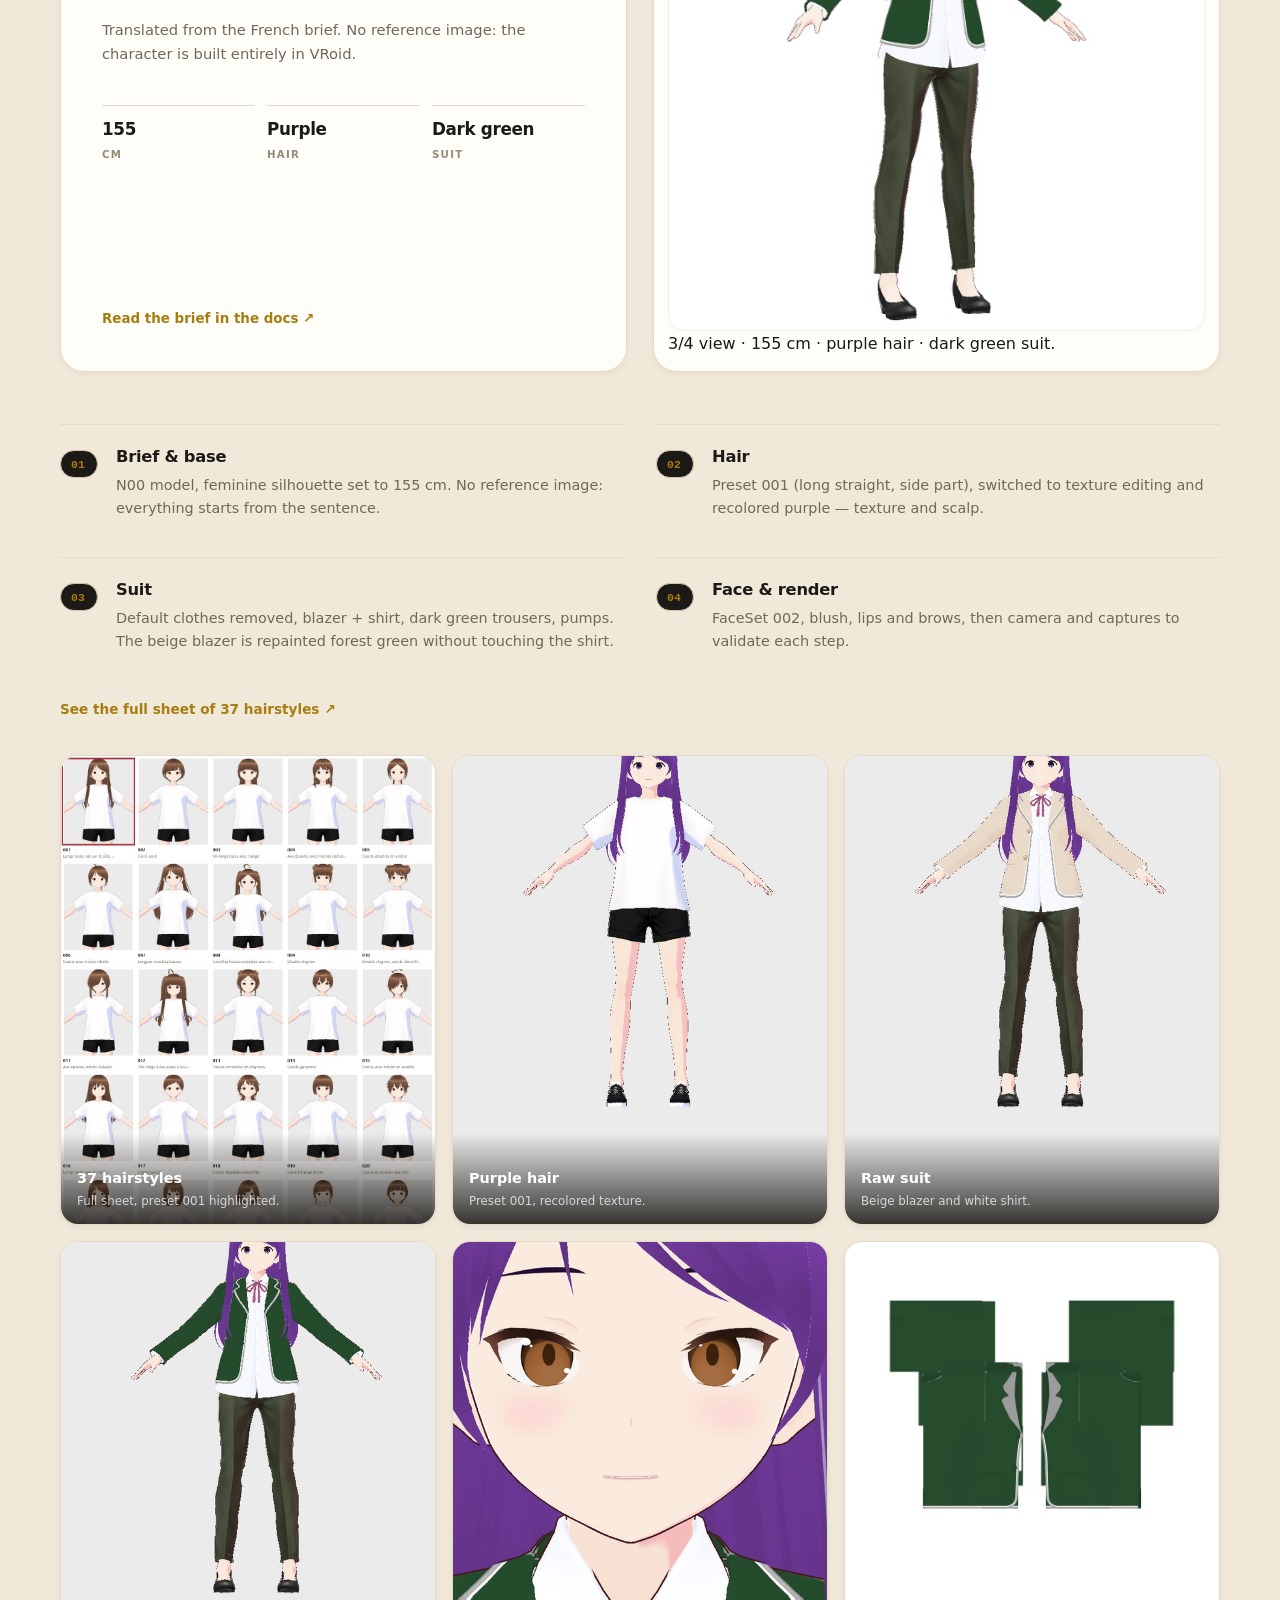
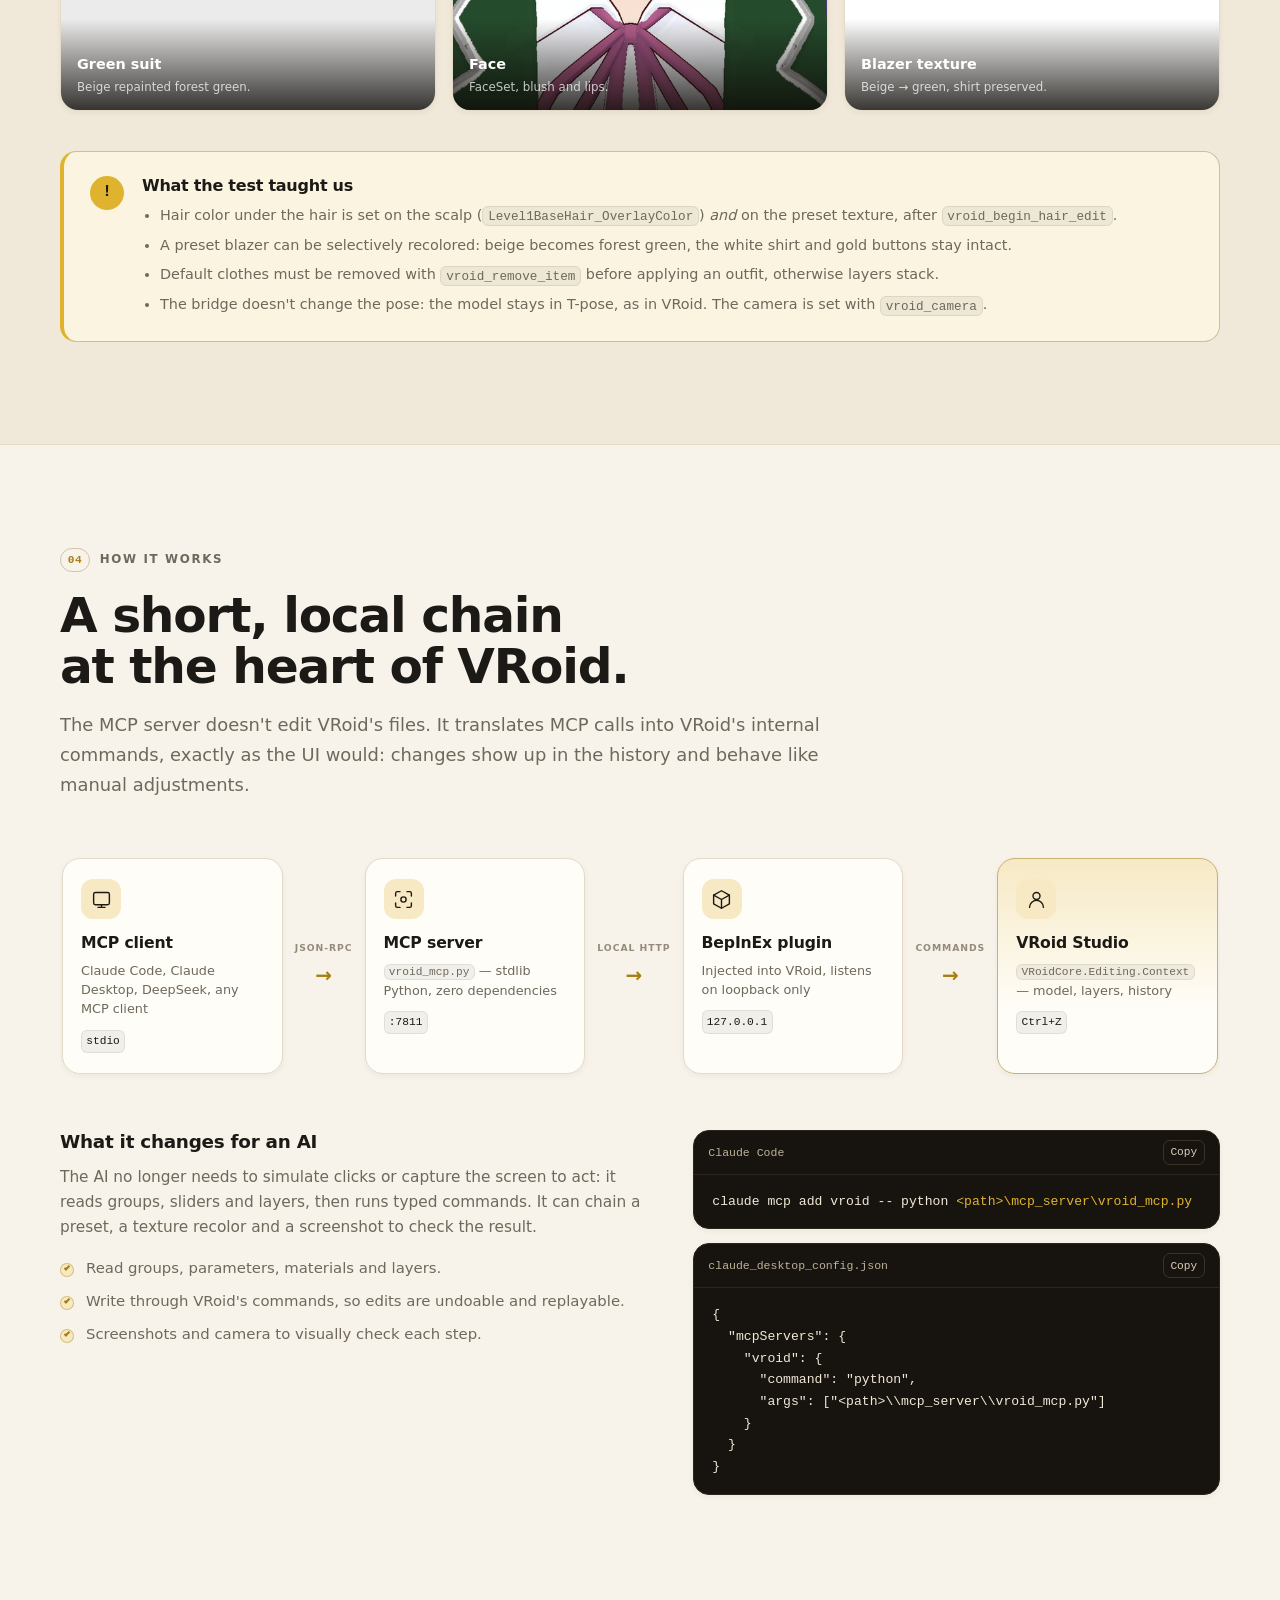
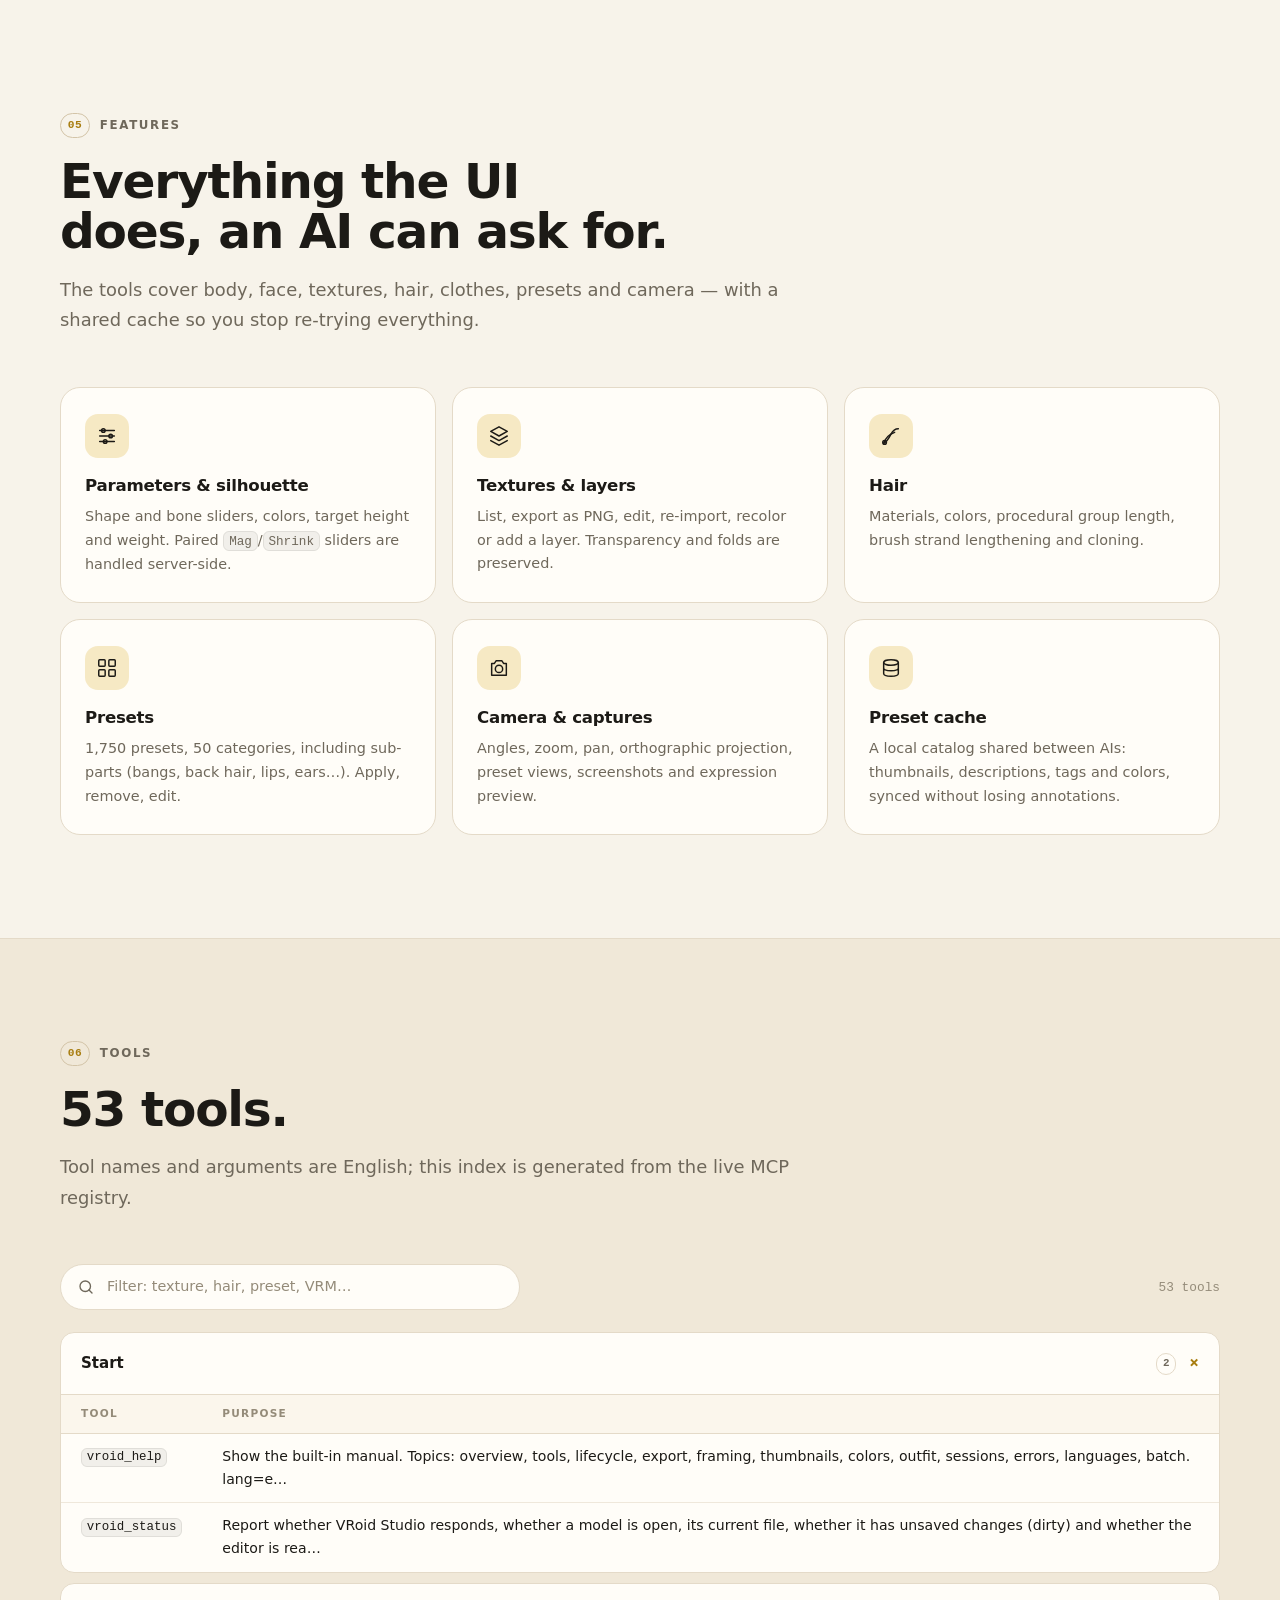
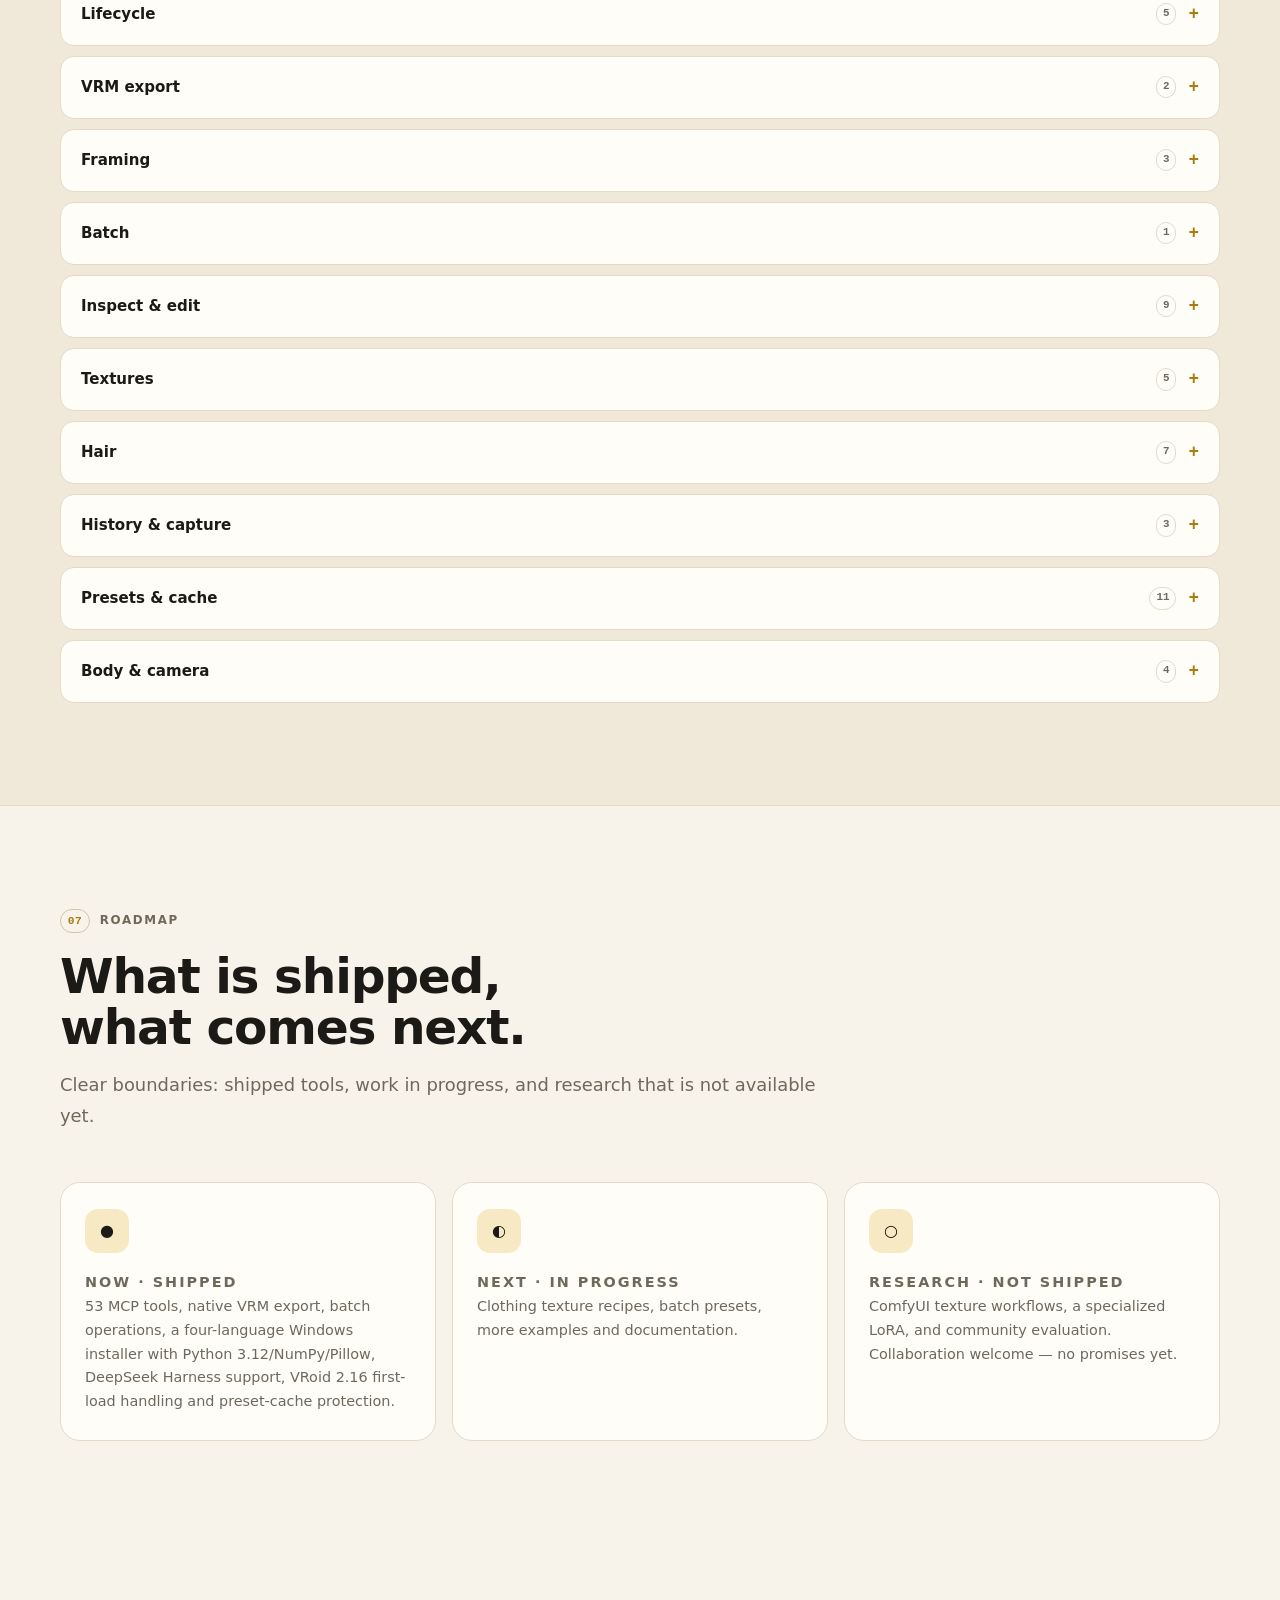
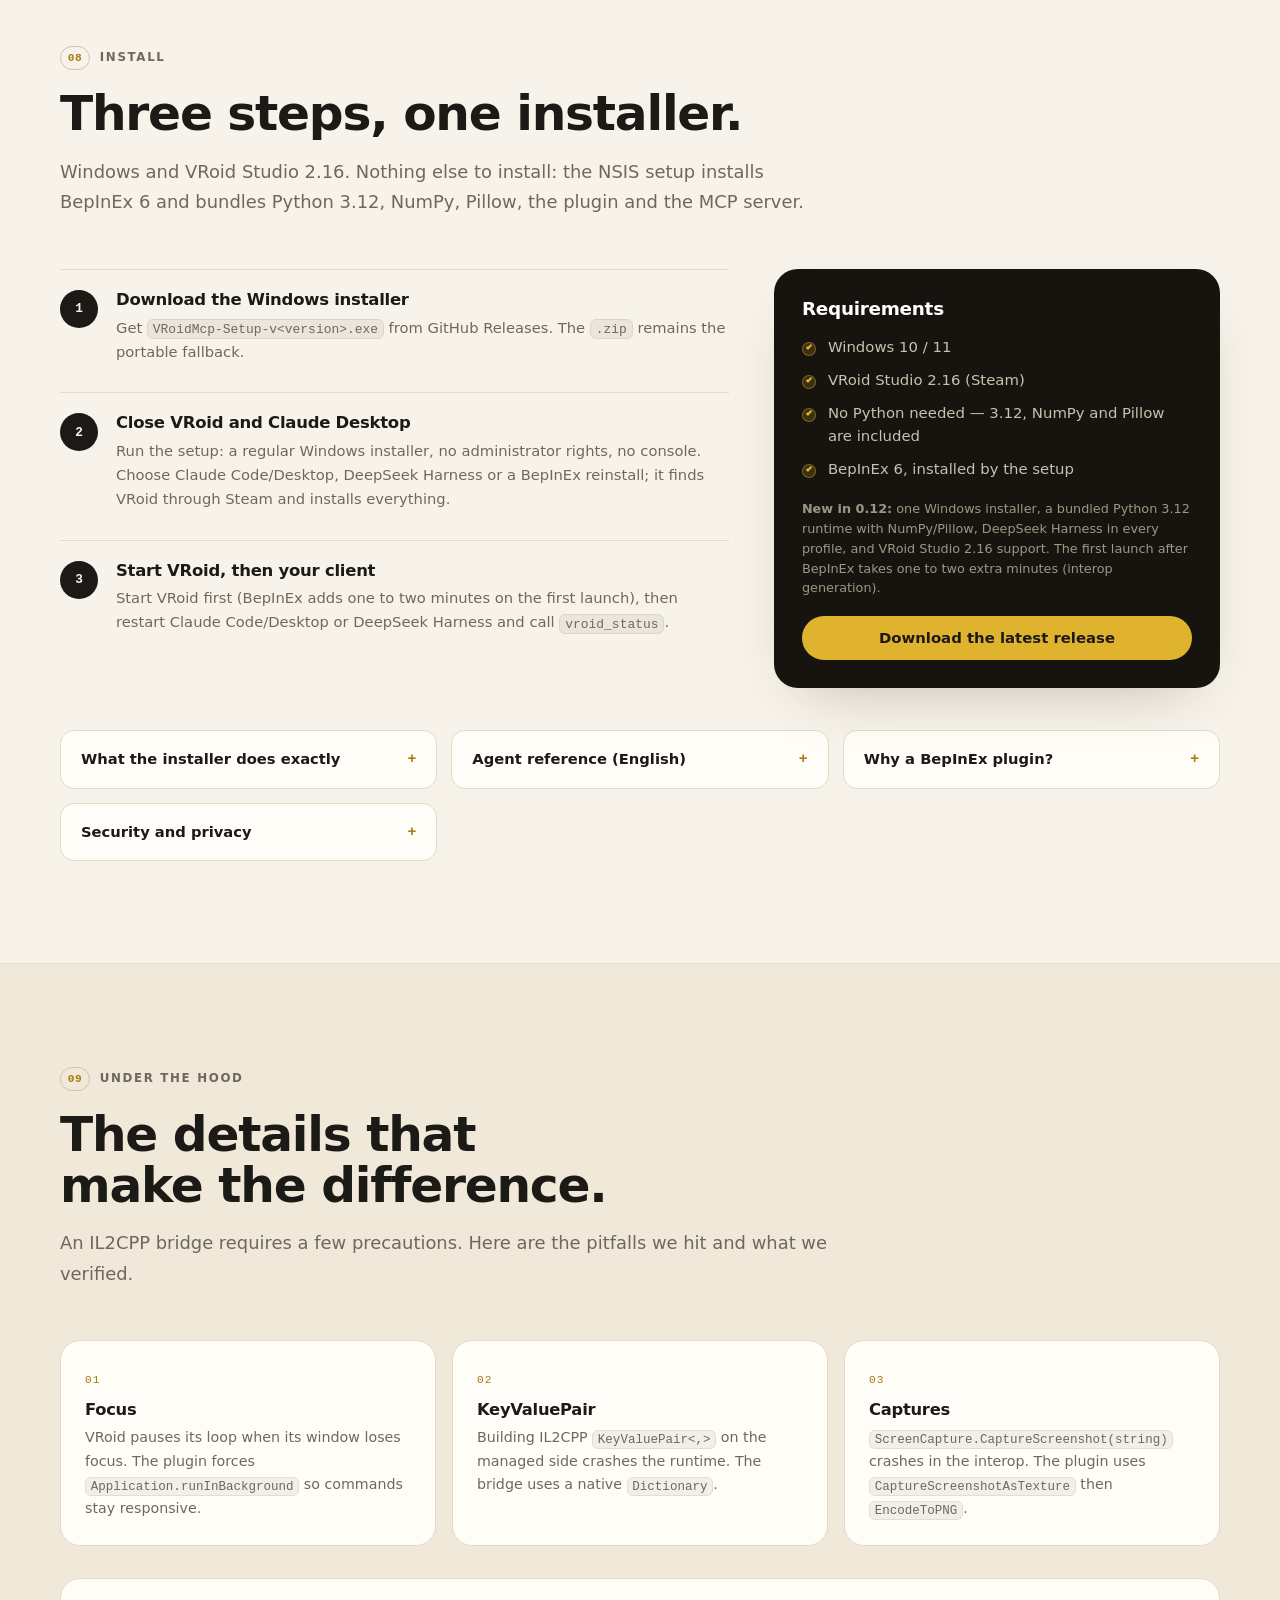
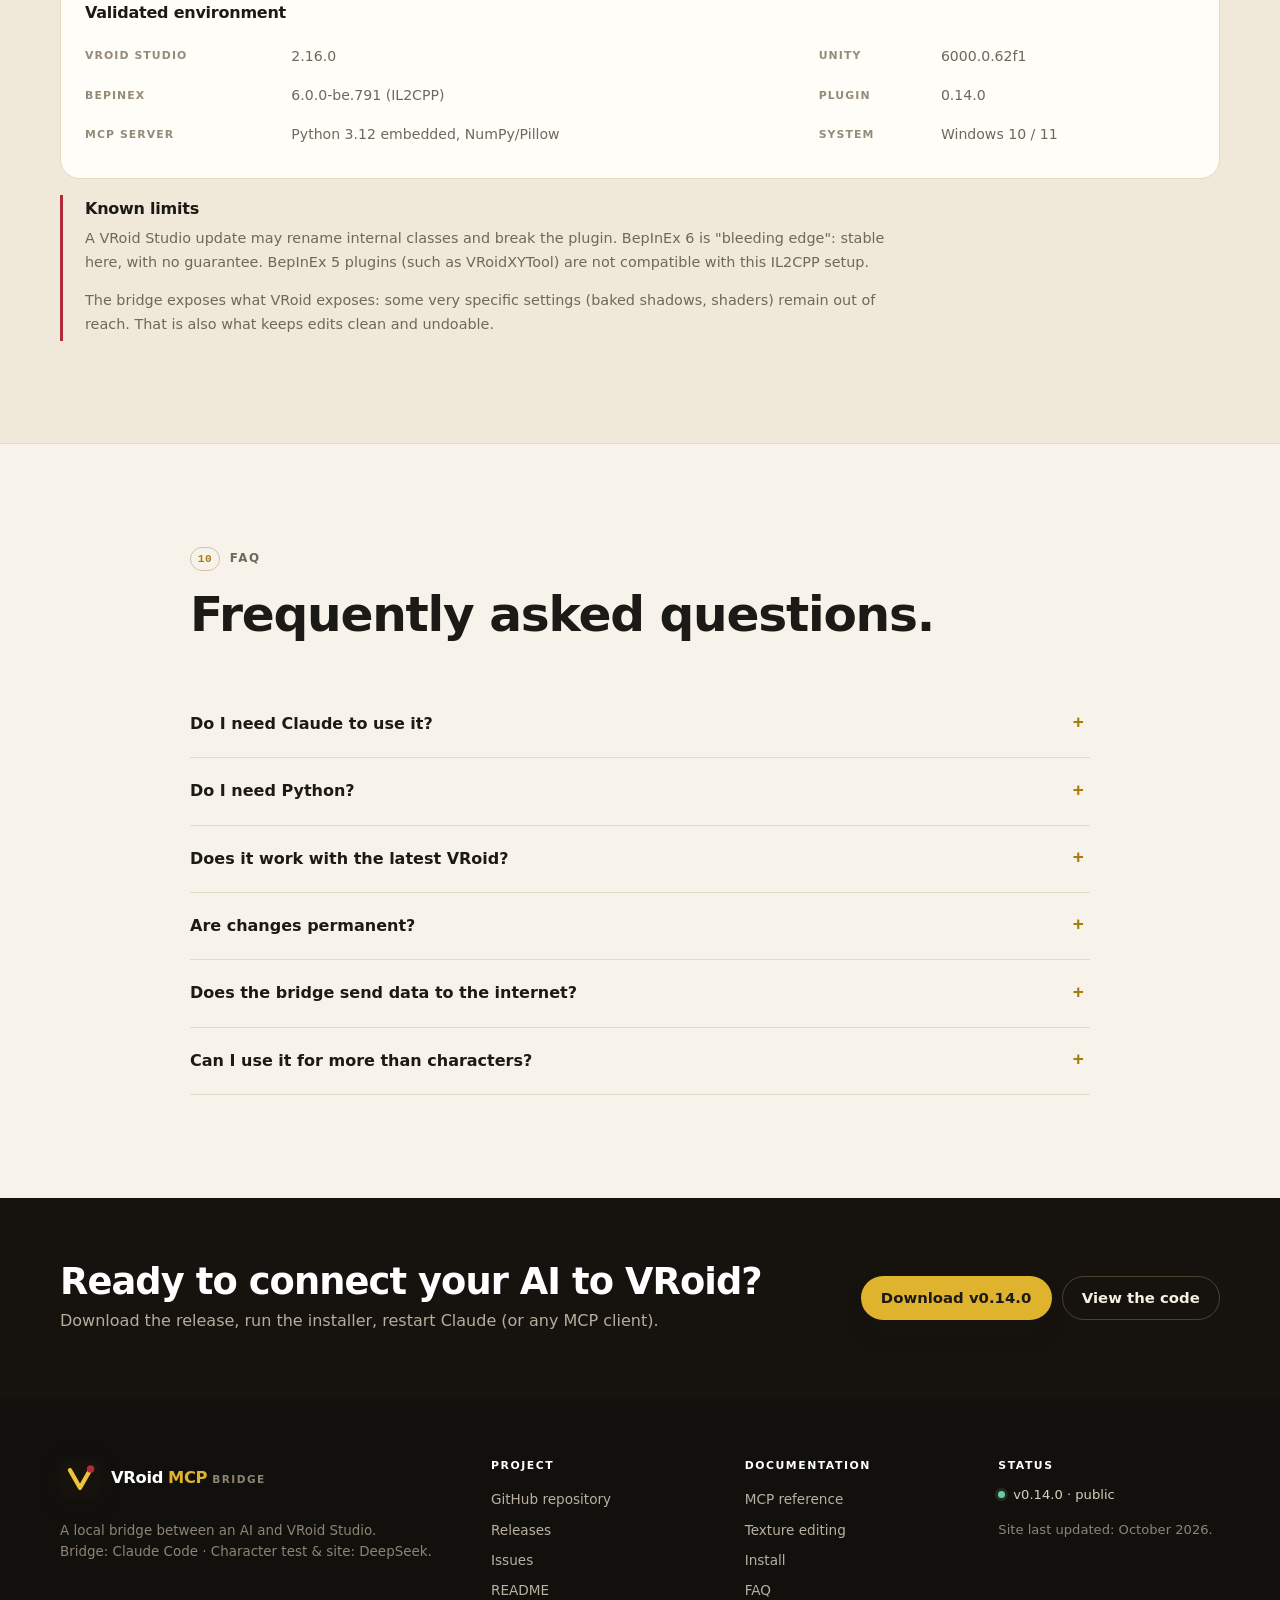
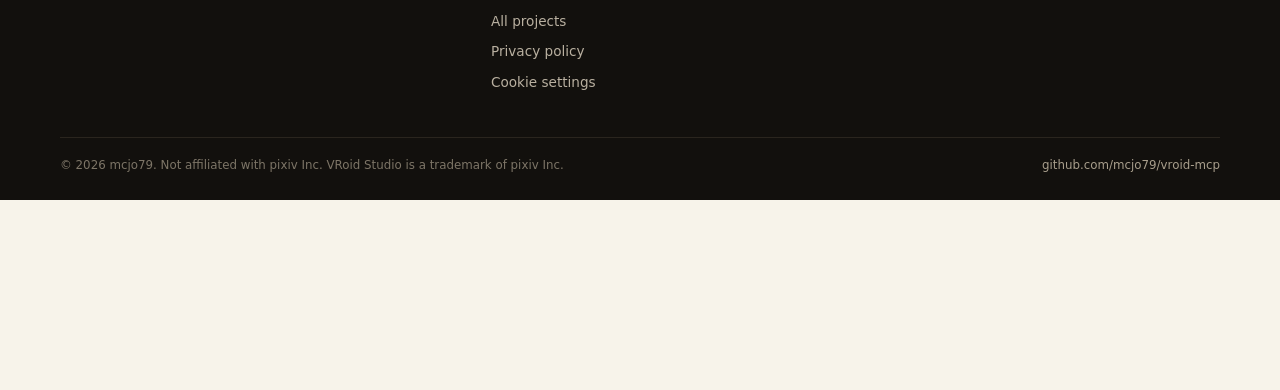
==== commit 0dc7d5eb: "Clothing and accessory shape sliders, version 0.14.0 The Customize > Parameters sliders of clothing " ====
--- a/website/index.html
+++ b/website/index.html
@@ -5,7 +5,7 @@
   <meta name="viewport" content="width=device-width, initial-scale=1">
   <meta name="color-scheme" content="light dark">
   <title>VRoid MCP Bridge — Create VRoid characters in batches</title>
-  <meta name="description" content="Create VRoid character variants in batches with Claude: drive VRoid Studio, change presets, textures and colors, and export VRM without clicking. 52 MCP tools, undoable, installed in minutes.">
+  <meta name="description" content="Create VRoid character variants in batches with Claude: drive VRoid Studio, change presets, textures and colors, and export VRM without clicking. 53 MCP tools, undoable, installed in minutes.">
   <meta name="author" content="mcjo79">
   <link rel="canonical" href="https://mcjo79.github.io/vroid-mcp/">
   <link rel="alternate" hreflang="en" href="https://mcjo79.github.io/vroid-mcp/">
@@ -19,7 +19,7 @@
   <meta property="og:locale:alternate" content="fr_FR">
   <meta property="og:site_name" content="VRoid MCP Bridge">
   <meta property="og:title" content="VRoid MCP Bridge — Create VRoid characters in batches">
-  <meta property="og:description" content="Create VRoid character variants in batches with Claude. Presets, textures, colors and native VRM export — 52 MCP tools, undoable.">
+  <meta property="og:description" content="Create VRoid character variants in batches with Claude. Presets, textures, colors and native VRM export — 53 MCP tools, undoable.">
   <meta property="og:url" content="https://mcjo79.github.io/vroid-mcp/">
   <meta property="og:image" content="https://mcjo79.github.io/vroid-mcp/assets/img/og-image.jpg">
   <meta property="og:image:width" content="1200">
@@ -27,7 +27,7 @@
   <meta property="og:image:alt" content="VRoid MCP Bridge: a young Japanese businesswoman with purple hair and a dark green suit, created with the MCP bridge.">
   <meta name="twitter:card" content="summary_large_image">
   <meta name="twitter:title" content="VRoid MCP Bridge — Create VRoid characters in batches">
-  <meta name="twitter:description" content="Create VRoid character variants in batches with Claude. 52 MCP tools, native VRM export, undoable edits.">
+  <meta name="twitter:description" content="Create VRoid character variants in batches with Claude. 53 MCP tools, native VRM export, undoable edits.">
   <meta name="twitter:image" content="https://mcjo79.github.io/vroid-mcp/assets/img/og-image.jpg">
 
   <link rel="icon" href="assets/img/favicon.svg" type="image/svg+xml">
@@ -65,7 +65,7 @@
     "description": "Local MCP bridge to read and edit the model open in VRoid Studio from an AI.",
     "url": "https://mcjo79.github.io/vroid-mcp/",
     "codeRepository": "https://github.com/mcjo79/vroid-mcp",
-    "softwareVersion": "0.13.0",
+    "softwareVersion": "0.14.0",
     "offers": { "@type": "Offer", "price": "0", "priceCurrency": "EUR" },
     "license": "https://github.com/mcjo79/vroid-mcp"
   }
@@ -128,7 +128,7 @@
           <p class="lede">Build, dress, texture and export VRoid character variants from Claude — without clicking through the editor. Undoable, scriptable, and installed in minutes. Works with Claude Code, Claude Desktop, or any MCP client; no protocol knowledge required.</p>
           <div class="hero-cta">
             <a class="btn btn-primary" href="#batch">See a batch example</a>
-            <a class="btn btn-secondary" href="#prerequisites">Download v0.13.0</a>
+            <a class="btn btn-secondary" href="#prerequisites">Download v0.14.0</a>
           </div>
           <ul class="hero-meta" aria-label="Compatibility">
             <li><span class="status-dot"></span>BepInEx 6 · IL2CPP</li>
@@ -151,7 +151,7 @@
 
       <div class="container">
         <dl class="stats" data-reveal>
-          <div><dt>MCP tools</dt><dd>52</dd></div>
+          <div><dt>MCP tools</dt><dd>53</dd></div>
           <div><dt>VRoid presets</dt><dd>1,750</dd></div>
           <div><dt>Categories</dt><dd>50</dd></div>
           <div><dt>Server dependencies</dt><dd>0</dd></div>
@@ -436,7 +436,7 @@
   <div class="container">
     <header class="section-head" data-reveal>
       <p class="eyebrow"><span class="eyebrow-num">06</span>Tools</p>
-      <h2>52 tools.</h2>
+      <h2>53 tools.</h2>
       <p class="lede">Tool names and arguments are English; this index is generated from the live MCP registry.</p>
     </header>
     <div class="tools-toolbar" data-reveal>
@@ -444,7 +444,7 @@
         <svg viewBox="0 0 24 24" aria-hidden="true"><circle cx="11" cy="11" r="7"/><path d="m20 20-4-4"/></svg>
         <input id="toolSearch" type="search" placeholder="Filter: texture, hair, preset, VRM…" autocomplete="off">
       </label>
-      <p class="tools-count" id="toolsCount" aria-live="polite">52 tools</p>
+      <p class="tools-count" id="toolsCount" aria-live="polite">53 tools</p>
     </div>
     <div class="tools" id="tools" data-reveal>
       <details class="tool-group" open>
@@ -493,6 +493,7 @@
           <tr data-tool="vroid_categories List categories in a section (or all categories), with category key, label,"><td><code>vroid_categories</code></td><td>List categories in a section (or all categories), with category key, label, section and group count. Use with vroid_enter / vroid_set_param.</td></tr>
           <tr data-tool="vroid_enter Select a section/category by name and return its group and enriched parameters"><td><code>vroid_enter</code></td><td>Select a section/category by name and return its group and enriched parameters (labels + stable section/category/key paths). Equivalent in spirit to…</td></tr>
           <tr data-tool="vroid_get_params List the parameters of a group (blendshape sliders, bones, colors) with their"><td><code>vroid_get_params</code></td><td>List the parameters of a group (blendshape sliders, bones, colors) with their current values.</td></tr>
+          <tr data-tool="vroid_get_item_params List every adjustable parameter of the model&#x27;s items, including the shape slider"><td><code>vroid_get_item_params</code></td><td>List every adjustable parameter of the model's items, including the shape sliders VRoid shows under Customize &gt; Parameters for clothing and accessories (skirt tighter/wider/shorter/longer, sleeve thickness, width, length, hood...), which vroid_get_params does not return. Each group has 'pars' (regular parameters) and 'sliders' (key, label, value). Clothing sliders range 0..100 (not 0..1); the last word of the label says what they do (Narrow = tighter, Spread = wider, Short, Long...). Set one with vroid_set_blendshape group=&lt;group&gt; key=&lt;slider key&gt; value=&lt;0..100&gt;; undoable. 'type' filters by group type, e.g. TransferableGroupType.N00.Level1.Bottoms.</td></tr>
           <tr data-tool="vroid_set_param Set a parameter by section/category and key or short label; dispatches to"><td><code>vroid_set_param</code></td><td>Set a parameter by section/category and key or short label; dispatches to bone, blendshape or color. Accepts numbers, #RRGGBB or r,g,b for colors. Un…</td></tr>
           <tr data-tool="vroid_set_blendshape Set a shape slider (blendshape) of a group. Undoable in VRoid (Ctrl+Z)."><td><code>vroid_set_blendshape</code></td><td>Set a shape slider (blendshape) of a group. Undoable in VRoid (Ctrl+Z).</td></tr>
           <tr data-tool="vroid_set_bone Set a bone transform parameter (body proportions, size...)."><td><code>vroid_set_bone</code></td><td>Set a bone transform parameter (body proportions, size...).</td></tr>
@@ -566,7 +567,7 @@
       <p class="lede">Clear boundaries: shipped tools, work in progress, and research that is not available yet.</p>
     </header>
     <div class="features">
-<article class="feature" data-reveal><span class="feature-icon" aria-hidden="true">●</span><p class="eyebrow">Now · Shipped</p><p>52 MCP tools, native VRM export, batch operations, a four-language Windows installer with Python 3.12/NumPy/Pillow, DeepSeek Harness support, VRoid 2.16 first-load handling and preset-cache protection.</p></article>
+<article class="feature" data-reveal><span class="feature-icon" aria-hidden="true">●</span><p class="eyebrow">Now · Shipped</p><p>53 MCP tools, native VRM export, batch operations, a four-language Windows installer with Python 3.12/NumPy/Pillow, DeepSeek Harness support, VRoid 2.16 first-load handling and preset-cache protection.</p></article>
 <article class="feature" data-reveal><span class="feature-icon" aria-hidden="true">◐</span><p class="eyebrow">Next · In progress</p><p>Clothing texture recipes, batch presets, more examples and documentation.</p></article>
 <article class="feature" data-reveal><span class="feature-icon" aria-hidden="true">○</span><p class="eyebrow">Research · Not shipped</p><p>ComfyUI texture workflows, a specialized LoRA, and community evaluation. Collaboration welcome — no promises yet.</p></article>
     </div>
@@ -624,7 +625,7 @@
           </details>
           <details class="info-block">
             <summary>Agent reference (English)</summary>
-            <p>For an AI agent using this server through DeepSeek Harness or another MCP client, the complete English reference — 52 tools, every category and parameter, physical sliders and expression limits — is <a href="https://github.com/mcjo79/vroid-mcp/blob/main/docs/AGENT_REFERENCE_EN.md">docs/AGENT_REFERENCE_EN.md</a>. It is also exposed on demand as MCP resources under <code>vroid://agent/</code>.</p>
+            <p>For an AI agent using this server through DeepSeek Harness or another MCP client, the complete English reference — 53 tools, every category and parameter, physical sliders and expression limits — is <a href="https://github.com/mcjo79/vroid-mcp/blob/main/docs/AGENT_REFERENCE_EN.md">docs/AGENT_REFERENCE_EN.md</a>. It is also exposed on demand as MCP resources under <code>vroid://agent/</code>.</p>
           </details>
           <details class="info-block">
             <summary>Why a BepInEx plugin?</summary>
@@ -669,7 +670,7 @@
           <table>
             <tbody>
               <tr><th scope="row">VRoid Studio</th><td>2.16.0</td><th scope="row">Unity</th><td>6000.0.62f1</td></tr>
-              <tr><th scope="row">BepInEx</th><td>6.0.0-be.791 (IL2CPP)</td><th scope="row">Plugin</th><td>0.13.0</td></tr>
+              <tr><th scope="row">BepInEx</th><td>6.0.0-be.791 (IL2CPP)</td><th scope="row">Plugin</th><td>0.14.0</td></tr>
               <tr><th scope="row">MCP server</th><td>Python 3.12 embedded, NumPy/Pillow</td><th scope="row">System</th><td>Windows 10 / 11</td></tr>
             </tbody>
           </table>
@@ -726,7 +727,7 @@
           <p>Download the release, run the installer, restart Claude (or any MCP client).</p>
         </div>
         <div class="cta-band-actions">
-          <a class="btn btn-primary" href="https://github.com/mcjo79/vroid-mcp/releases/latest" target="_blank" rel="noopener">Download v0.13.0</a>
+          <a class="btn btn-primary" href="https://github.com/mcjo79/vroid-mcp/releases/latest" target="_blank" rel="noopener">Download v0.14.0</a>
           <a class="btn btn-secondary" href="https://github.com/mcjo79/vroid-mcp" target="_blank" rel="noopener">View the code</a>
         </div>
       </div>
@@ -765,7 +766,7 @@
       </nav>
       <div class="footer-col">
         <h3>Status</h3>
-        <p class="footer-status"><span class="status-dot"></span>v0.13.0 · public</p>
+        <p class="footer-status"><span class="status-dot"></span>v0.14.0 · public</p>
         <p>Site last updated: October 2026.</p>
       </div>
     </div>
